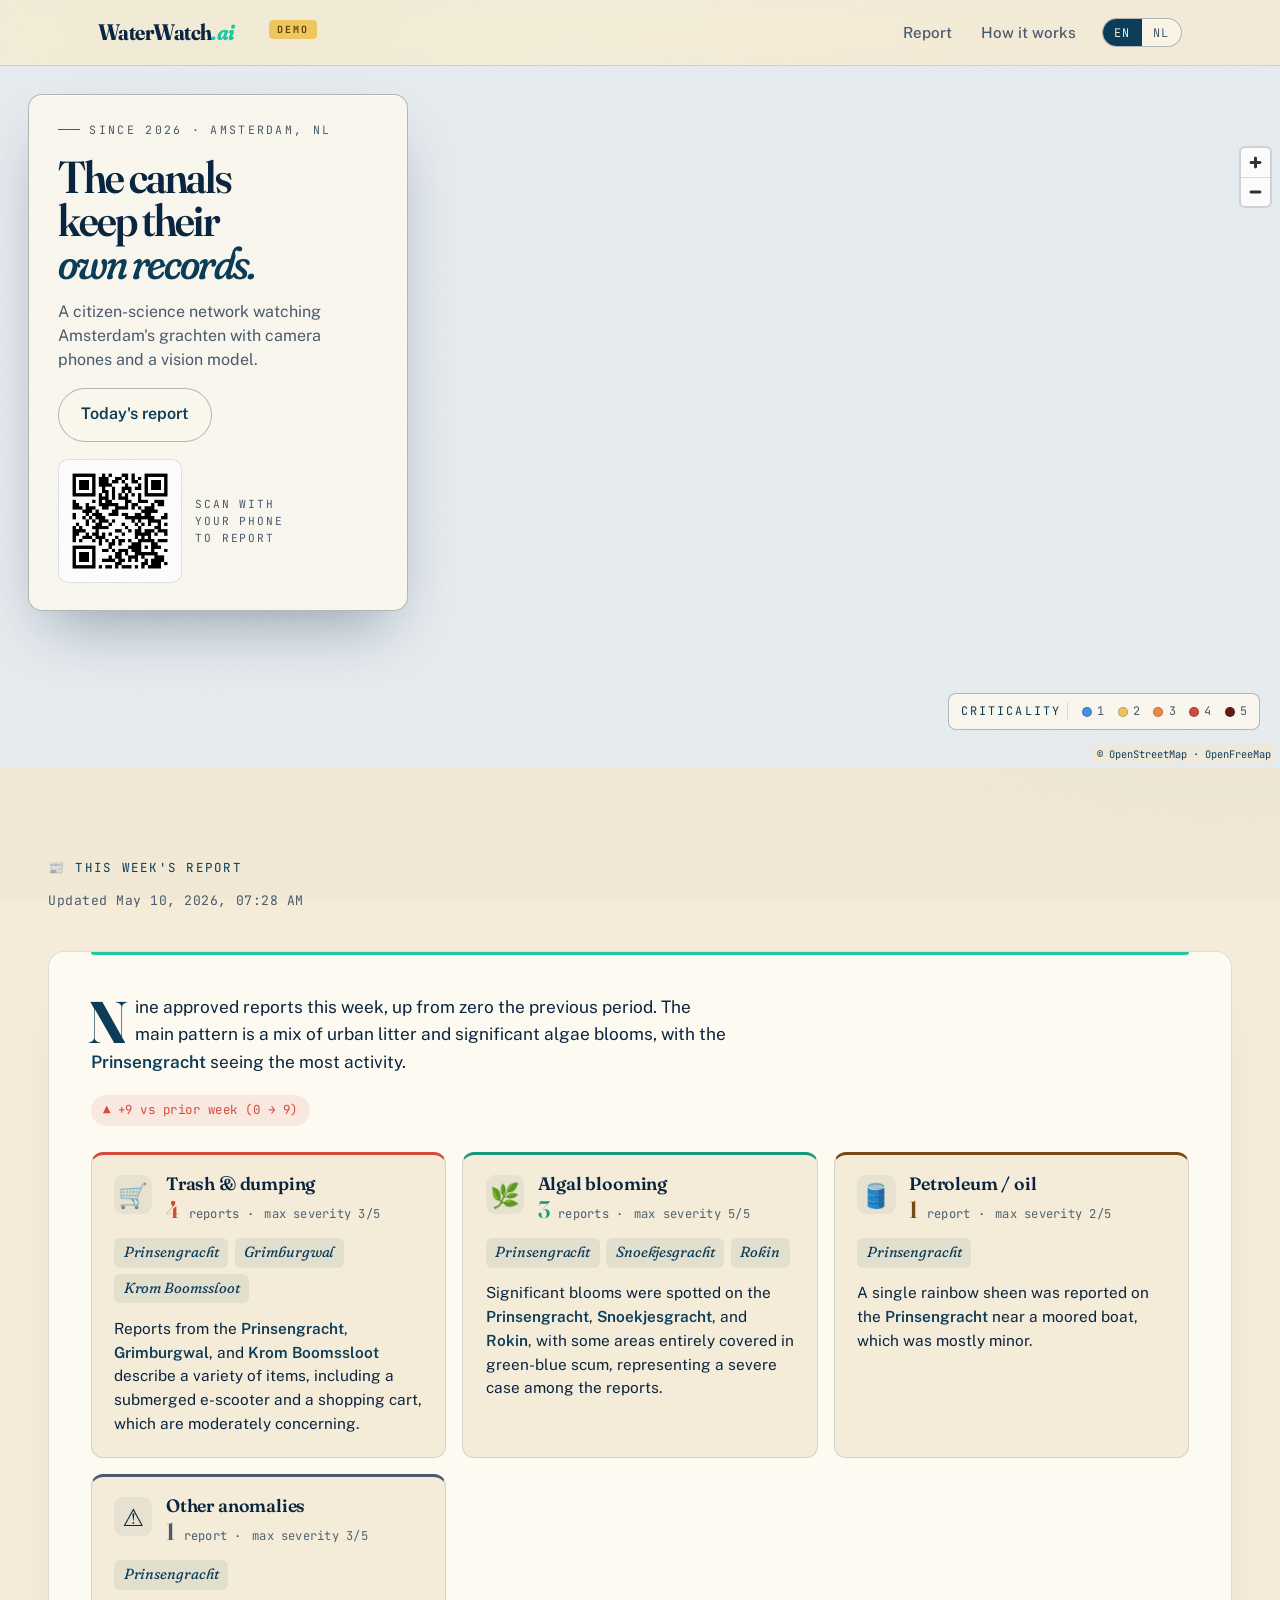
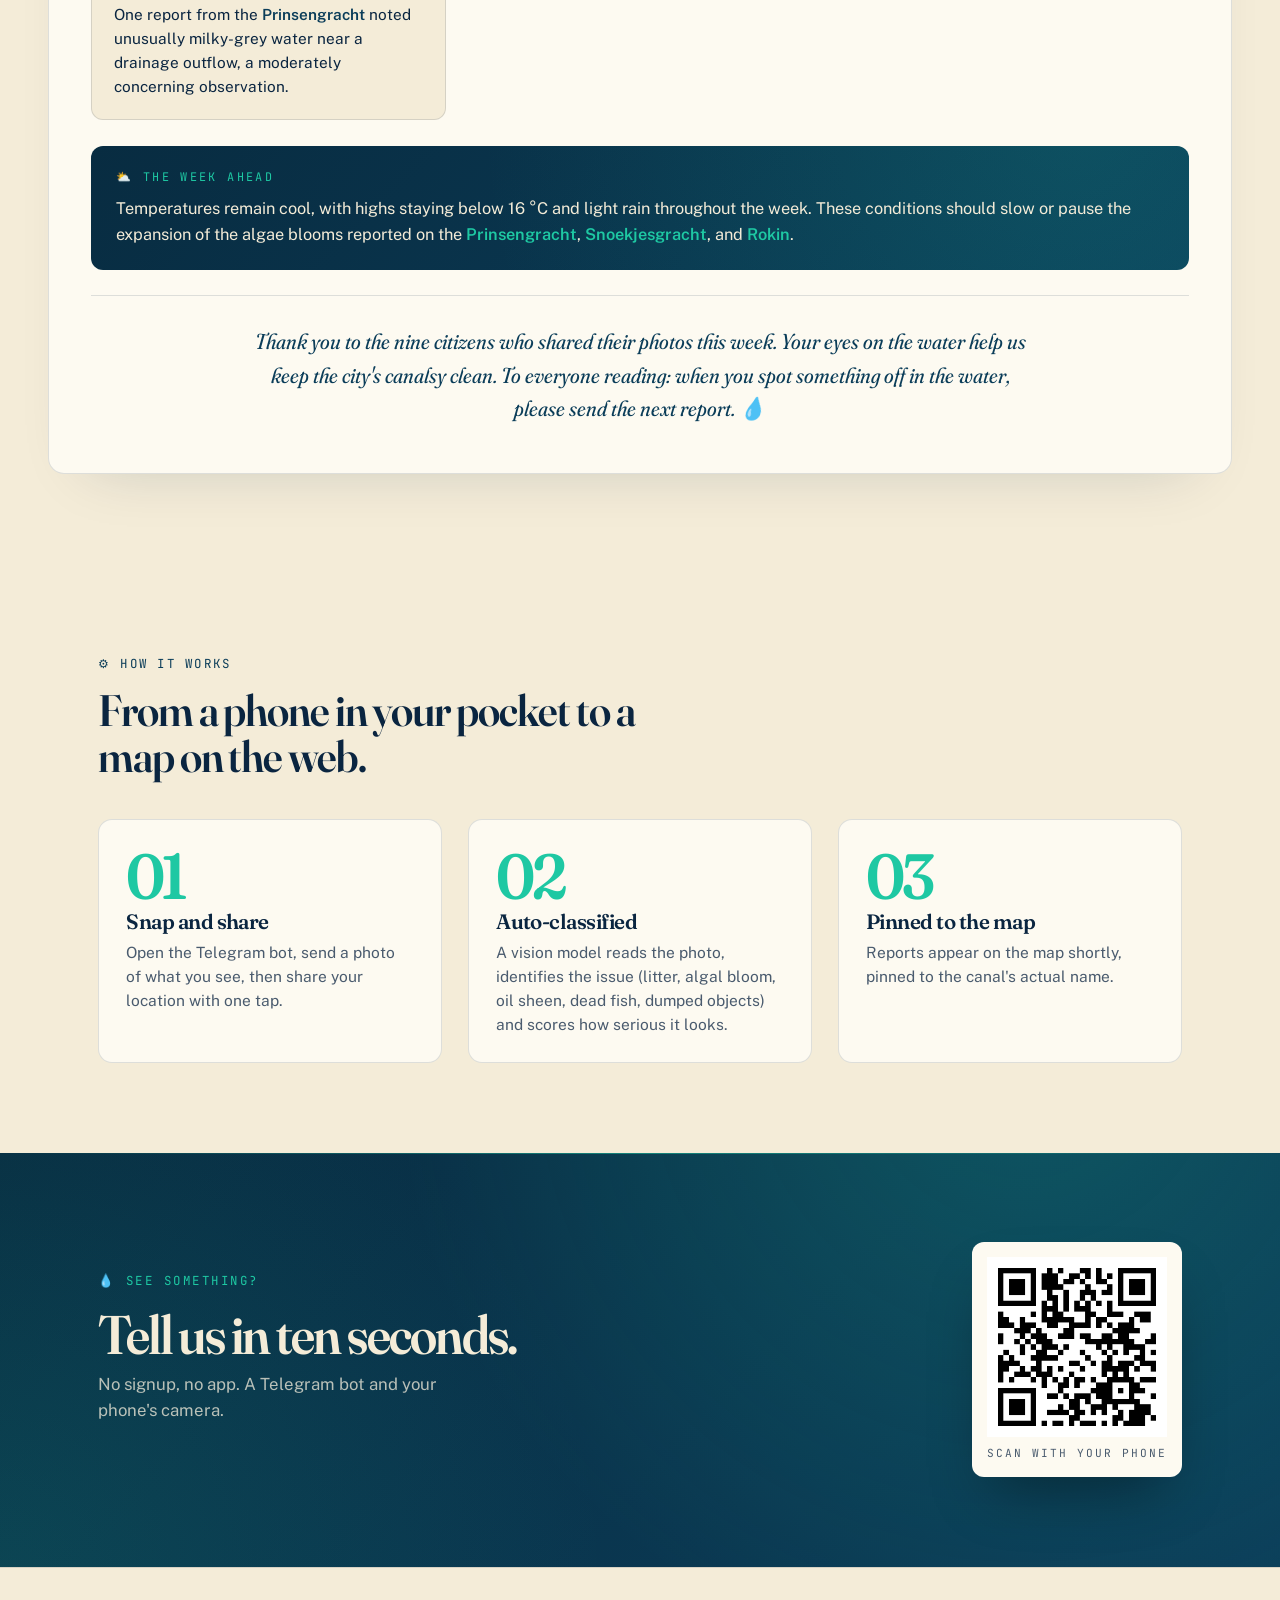
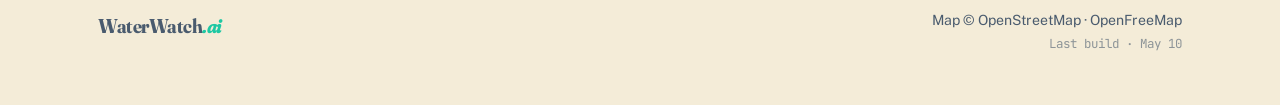
==== index.html @ 7277ff75 "Site update 2026-05-10T07:28:48Z" ====
<!doctype html>
<html lang="en">
<head>
  <meta charset="utf-8">
  <title>WaterWatch.ai — Watching Amsterdam's canals</title>
  <meta name="viewport" content="width=device-width, initial-scale=1">
  <meta name="description" content="Citizen-science water-quality monitoring for Amsterdam's canals. Send a photo, share a pin.">
  <meta name="theme-color" content="#0b3d59">
  <link rel="stylesheet" href="vendor/maplibre-gl.css">
  <link rel="preconnect" href="https://fonts.googleapis.com">
  <link rel="preconnect" href="https://fonts.gstatic.com" crossorigin>
  <link href="https://fonts.googleapis.com/css2?family=Fraunces:ital,opsz,wght,SOFT@0,9..144,400..900,0..100;1,9..144,400..900,0..100&family=Public+Sans:wght@400;500;600;700&family=JetBrains+Mono:wght@400;700&display=swap" rel="stylesheet">
  <link rel="stylesheet" href="style.css">
</head>
<body>
  <header class="site-header" id="top">
    <div class="container">
      <a class="brand" href="#top">WaterWatch<span>.ai</span></a>
      <span class="demo-pill">DEMO</span>
      <nav class="site-nav" aria-label="Primary">
        <a href="#report" data-i18n="nav.report">Report</a>
        <a href="#how" data-i18n="nav.how">How it works</a>
      </nav>
      <div class="lang-toggle" role="group" aria-label="Language">
        <button type="button" data-lang="en">EN</button>
        <button type="button" data-lang="nl">NL</button>
      </div>
      <a id="header-cta" class="btn btn-primary mobile-only" href="#" target="_blank" rel="noopener">
        <span data-i18n="cta.openBotShort">Open bot</span>
        <svg viewBox="0 0 24 24" width="16" height="16" fill="none" stroke="currentColor" stroke-width="2" aria-hidden="true"><path d="M5 12h14M13 6l6 6-6 6"/></svg>
      </a>
    </div>
  </header>

  <main>
    <section class="map-hero" aria-label="Live map and intro">
      <div id="map" aria-label="Live map of approved water-quality reports"></div>

      <div class="hero-overlay">
        <p class="overline" data-i18n="hero.overline">since 2026 · amsterdam, nl</p>
        <h1 class="hero-title" data-i18n="hero.title">The canals<br>keep their<br><em>own records.</em></h1>
        <p class="hero-sub" data-i18n="hero.sub">
          A citizen-science network watching Amsterdam's grachten with camera phones and a vision model.
        </p>
        <div class="hero-actions">
          <a id="hero-cta" class="btn btn-primary btn-lg mobile-only" href="#" target="_blank" rel="noopener">
            <span data-i18n="cta.openBot">Open the bot</span>
            <svg viewBox="0 0 24 24" width="18" height="18" fill="none" stroke="currentColor" stroke-width="2" aria-hidden="true"><path d="M5 12h14M13 6l6 6-6 6"/></svg>
          </a>
          <a class="btn btn-ghost btn-lg" href="#report" data-i18n="cta.todayReport">Today's report</a>
        </div>
        <figure class="hero-qr desktop-only" aria-label="Open the bot from your phone">
          <img class="hero-qr-img qr-img" id="qr-hero" src="data/bot_qr.png"
               alt="QR code that opens the Telegram bot" hidden>
          <figcaption data-i18n="hero.qrCaption">Scan with<br>your phone<br>to report</figcaption>
        </figure>
      </div>

      <div class="map-legend-overlay" aria-hidden="true">
        <span class="legend-title" data-i18n="map.legendTitle">Criticality</span>
        <span class="legend-item"><i style="background:var(--c-1)"></i>1</span>
        <span class="legend-item"><i style="background:var(--c-2)"></i>2</span>
        <span class="legend-item"><i style="background:var(--c-3)"></i>3</span>
        <span class="legend-item"><i style="background:var(--c-4)"></i>4</span>
        <span class="legend-item"><i style="background:var(--c-5)"></i>5</span>
      </div>
    </section>

    <section class="report-section" id="report">
      <div class="container container-wide">
        <div class="section-head">
          <p class="section-eyebrow" data-i18n="report.eyebrow">📰 This week's report</p>
          <p class="section-sub" id="report-meta" data-i18n="report.sub">Reading the signal in the last seven days.</p>
        </div>
        <article class="report-card" id="report-body">
          <p data-i18n="report.loading">Loading the latest summary…</p>
        </article>
      </div>
    </section>

    <section class="how" id="how">
      <div class="container">
        <div class="section-head">
          <p class="section-eyebrow" data-i18n="how.eyebrow">⚙ How it works</p>
          <h2 class="section-title" data-i18n="how.title">From a phone in your pocket to a map on the web.</h2>
        </div>
        <ol class="steps">
          <li>
            <span class="step-num">01</span>
            <h3 data-i18n="how.step1.title">Snap and share</h3>
            <p data-i18n="how.step1.body">Open the Telegram bot, send a photo of what you see, then share your location with one tap.</p>
          </li>
          <li>
            <span class="step-num">02</span>
            <h3 data-i18n="how.step2.title">Auto-classified</h3>
            <p data-i18n="how.step2.body">A vision model reads the photo, identifies the issue (litter, algal bloom, oil sheen, dead fish, dumped objects) and scores how serious it looks.</p>
          </li>
          <li>
            <span class="step-num">03</span>
            <h3 data-i18n="how.step3.title">Pinned to the map</h3>
            <p data-i18n="how.step3.body">Reports appear on the map shortly, pinned to the canal's actual name.</p>
          </li>
        </ol>
      </div>
    </section>

    <section class="cta-banner" aria-label="Call to action">
      <div class="container">
        <div class="cta-content">
          <p class="cta-eyebrow" data-i18n="banner.eyebrow">💧 See something?</p>
          <h2 class="cta-title" data-i18n="banner.title">Tell us in ten seconds.</h2>
          <p class="cta-sub" data-i18n="banner.sub">No signup, no app. A Telegram bot and your phone's camera.</p>
          <div class="cta-actions">
            <a id="cta-bot" class="btn btn-mint btn-lg mobile-only" href="#" target="_blank" rel="noopener">
              <span data-i18n="banner.cta">Open WaterWatch on Telegram</span>
              <svg viewBox="0 0 24 24" width="18" height="18" fill="none" stroke="currentColor" stroke-width="2" aria-hidden="true"><path d="M5 12h14M13 6l6 6-6 6"/></svg>
            </a>
          </div>
        </div>
        <figure class="qr-card desktop-only">
          <img id="qr" class="qr-img" src="data/bot_qr.png" alt="QR code that opens the Telegram bot" hidden>
          <figcaption data-i18n="banner.qrCaption">scan with your phone</figcaption>
        </figure>
      </div>
    </section>

    <footer class="site-footer">
      <div class="container">
        <div class="footer-brand">
          <a class="brand" href="#top">WaterWatch<span>.ai</span></a>
        </div>
        <div class="footer-meta">
          <p>Map © OpenStreetMap · OpenFreeMap</p>
          <p id="footer-updated"></p>
        </div>
      </div>
    </footer>
  </main>

  <script src="vendor/maplibre-gl.js"></script>
  <script src="i18n.js"></script>
  <script src="map.js"></script>
</body>
</html>
---- vendor/maplibre-gl.css ----
.maplibregl-map{font:12px/20px Helvetica Neue,Arial,Helvetica,sans-serif;overflow:hidden;position:relative;-webkit-tap-highlight-color:rgb(0 0 0/0)}.maplibregl-canvas{left:0;position:absolute;top:0}.maplibregl-map:fullscreen{height:100%;width:100%}.maplibregl-ctrl-group button.maplibregl-ctrl-compass{touch-action:none}.maplibregl-canvas-container.maplibregl-interactive,.maplibregl-ctrl-group button.maplibregl-ctrl-compass{cursor:grab;-webkit-user-select:none;-moz-user-select:none;user-select:none}.maplibregl-canvas-container.maplibregl-interactive.maplibregl-track-pointer{cursor:pointer}.maplibregl-canvas-container.maplibregl-interactive:active,.maplibregl-ctrl-group button.maplibregl-ctrl-compass:active{cursor:grabbing}.maplibregl-canvas-container.maplibregl-touch-zoom-rotate,.maplibregl-canvas-container.maplibregl-touch-zoom-rotate .maplibregl-canvas{touch-action:pan-x pan-y}.maplibregl-canvas-container.maplibregl-touch-drag-pan,.maplibregl-canvas-container.maplibregl-touch-drag-pan .maplibregl-canvas{touch-action:pinch-zoom}.maplibregl-canvas-container.maplibregl-touch-zoom-rotate.maplibregl-touch-drag-pan,.maplibregl-canvas-container.maplibregl-touch-zoom-rotate.maplibregl-touch-drag-pan .maplibregl-canvas{touch-action:none}.maplibregl-canvas-container.maplibregl-touch-drag-pan.maplibregl-cooperative-gestures,.maplibregl-canvas-container.maplibregl-touch-drag-pan.maplibregl-cooperative-gestures .maplibregl-canvas{touch-action:pan-x pan-y}.maplibregl-ctrl-bottom-left,.maplibregl-ctrl-bottom-right,.maplibregl-ctrl-top-left,.maplibregl-ctrl-top-right{pointer-events:none;position:absolute;z-index:2}.maplibregl-ctrl-top-left{left:0;top:0}.maplibregl-ctrl-top-right{right:0;top:0}.maplibregl-ctrl-bottom-left{bottom:0;left:0}.maplibregl-ctrl-bottom-right{bottom:0;right:0}.maplibregl-ctrl{clear:both;pointer-events:auto;transform:translate(0)}.maplibregl-ctrl-top-left .maplibregl-ctrl{float:left;margin:10px 0 0 10px}.maplibregl-ctrl-top-right .maplibregl-ctrl{float:right;margin:10px 10px 0 0}.maplibregl-ctrl-bottom-left .maplibregl-ctrl{float:left;margin:0 0 10px 10px}.maplibregl-ctrl-bottom-right .maplibregl-ctrl{float:right;margin:0 10px 10px 0}.maplibregl-ctrl-group{background:#fff;border-radius:4px}.maplibregl-ctrl-group:not(:empty){box-shadow:0 0 0 2px rgba(0,0,0,.1)}@media (forced-colors:active){.maplibregl-ctrl-group:not(:empty){box-shadow:0 0 0 2px ButtonText}}.maplibregl-ctrl-group button{background-color:transparent;border:0;box-sizing:border-box;cursor:pointer;display:block;height:29px;outline:none;padding:0;width:29px}.maplibregl-ctrl-group button+button{border-top:1px solid #ddd}.maplibregl-ctrl button .maplibregl-ctrl-icon{background-position:50%;background-repeat:no-repeat;display:block;height:100%;width:100%}@media (forced-colors:active){.maplibregl-ctrl-icon{background-color:transparent}.maplibregl-ctrl-group button+button{border-top:1px solid ButtonText}}.maplibregl-ctrl button::-moz-focus-inner{border:0;padding:0}.maplibregl-ctrl-attrib-button:focus,.maplibregl-ctrl-group button:focus{box-shadow:0 0 2px 2px #0096ff}.maplibregl-ctrl button:disabled{cursor:not-allowed}.maplibregl-ctrl button:disabled .maplibregl-ctrl-icon{opacity:.25}.maplibregl-ctrl button:not(:disabled):hover{background-color:rgb(0 0 0/5%)}.maplibregl-ctrl-group button:focus:focus-visible{box-shadow:0 0 2px 2px #0096ff}.maplibregl-ctrl-group button:focus:not(:focus-visible){box-shadow:none}.maplibregl-ctrl-group button:focus:first-child{border-radius:4px 4px 0 0}.maplibregl-ctrl-group button:focus:last-child{border-radius:0 0 4px 4px}.maplibregl-ctrl-group button:focus:only-child{border-radius:inherit}.maplibregl-ctrl button.maplibregl-ctrl-zoom-out .maplibregl-ctrl-icon{background-image:url("data:image/svg+xml;charset=utf-8,%3Csvg xmlns='http://www.w3.org/2000/svg' width='29' height='29' fill='%23333' viewBox='0 0 29 29'%3E%3Cpath d='M10 13c-.75 0-1.5.75-1.5 1.5S9.25 16 10 16h9c.75 0 1.5-.75 1.5-1.5S19.75 13 19 13z'/%3E%3C/svg%3E")}.maplibregl-ctrl button.maplibregl-ctrl-zoom-in .maplibregl-ctrl-icon{background-image:url("data:image/svg+xml;charset=utf-8,%3Csvg xmlns='http://www.w3.org/2000/svg' width='29' height='29' fill='%23333' viewBox='0 0 29 29'%3E%3Cpath d='M14.5 8.5c-.75 0-1.5.75-1.5 1.5v3h-3c-.75 0-1.5.75-1.5 1.5S9.25 16 10 16h3v3c0 .75.75 1.5 1.5 1.5S16 19.75 16 19v-3h3c.75 0 1.5-.75 1.5-1.5S19.75 13 19 13h-3v-3c0-.75-.75-1.5-1.5-1.5'/%3E%3C/svg%3E")}@media (forced-colors:active){.maplibregl-ctrl button.maplibregl-ctrl-zoom-out .maplibregl-ctrl-icon{background-image:url("data:image/svg+xml;charset=utf-8,%3Csvg xmlns='http://www.w3.org/2000/svg' width='29' height='29' fill='%23fff' viewBox='0 0 29 29'%3E%3Cpath d='M10 13c-.75 0-1.5.75-1.5 1.5S9.25 16 10 16h9c.75 0 1.5-.75 1.5-1.5S19.75 13 19 13z'/%3E%3C/svg%3E")}.maplibregl-ctrl button.maplibregl-ctrl-zoom-in .maplibregl-ctrl-icon{background-image:url("data:image/svg+xml;charset=utf-8,%3Csvg xmlns='http://www.w3.org/2000/svg' width='29' height='29' fill='%23fff' viewBox='0 0 29 29'%3E%3Cpath d='M14.5 8.5c-.75 0-1.5.75-1.5 1.5v3h-3c-.75 0-1.5.75-1.5 1.5S9.25 16 10 16h3v3c0 .75.75 1.5 1.5 1.5S16 19.75 16 19v-3h3c.75 0 1.5-.75 1.5-1.5S19.75 13 19 13h-3v-3c0-.75-.75-1.5-1.5-1.5'/%3E%3C/svg%3E")}}@media (forced-colors:active) and (prefers-color-scheme:light){.maplibregl-ctrl button.maplibregl-ctrl-zoom-out .maplibregl-ctrl-icon{background-image:url("data:image/svg+xml;charset=utf-8,%3Csvg xmlns='http://www.w3.org/2000/svg' width='29' height='29' viewBox='0 0 29 29'%3E%3Cpath d='M10 13c-.75 0-1.5.75-1.5 1.5S9.25 16 10 16h9c.75 0 1.5-.75 1.5-1.5S19.75 13 19 13z'/%3E%3C/svg%3E")}.maplibregl-ctrl button.maplibregl-ctrl-zoom-in .maplibregl-ctrl-icon{background-image:url("data:image/svg+xml;charset=utf-8,%3Csvg xmlns='http://www.w3.org/2000/svg' width='29' height='29' viewBox='0 0 29 29'%3E%3Cpath d='M14.5 8.5c-.75 0-1.5.75-1.5 1.5v3h-3c-.75 0-1.5.75-1.5 1.5S9.25 16 10 16h3v3c0 .75.75 1.5 1.5 1.5S16 19.75 16 19v-3h3c.75 0 1.5-.75 1.5-1.5S19.75 13 19 13h-3v-3c0-.75-.75-1.5-1.5-1.5'/%3E%3C/svg%3E")}}.maplibregl-ctrl button.maplibregl-ctrl-fullscreen .maplibregl-ctrl-icon{background-image:url("data:image/svg+xml;charset=utf-8,%3Csvg xmlns='http://www.w3.org/2000/svg' width='29' height='29' fill='%23333' viewBox='0 0 29 29'%3E%3Cpath d='M24 16v5.5c0 1.75-.75 2.5-2.5 2.5H16v-1l3-1.5-4-5.5 1-1 5.5 4 1.5-3zM6 16l1.5 3 5.5-4 1 1-4 5.5 3 1.5v1H7.5C5.75 24 5 23.25 5 21.5V16zm7-11v1l-3 1.5 4 5.5-1 1-5.5-4L6 13H5V7.5C5 5.75 5.75 5 7.5 5zm11 2.5c0-1.75-.75-2.5-2.5-2.5H16v1l3 1.5-4 5.5 1 1 5.5-4 1.5 3h1z'/%3E%3C/svg%3E")}.maplibregl-ctrl button.maplibregl-ctrl-shrink .maplibregl-ctrl-icon{background-image:url("data:image/svg+xml;charset=utf-8,%3Csvg xmlns='http://www.w3.org/2000/svg' width='29' height='29' viewBox='0 0 29 29'%3E%3Cpath d='M18.5 16c-1.75 0-2.5.75-2.5 2.5V24h1l1.5-3 5.5 4 1-1-4-5.5 3-1.5v-1zM13 18.5c0-1.75-.75-2.5-2.5-2.5H5v1l3 1.5L4 24l1 1 5.5-4 1.5 3h1zm3-8c0 1.75.75 2.5 2.5 2.5H24v-1l-3-1.5L25 5l-1-1-5.5 4L17 5h-1zM10.5 13c1.75 0 2.5-.75 2.5-2.5V5h-1l-1.5 3L5 4 4 5l4 5.5L5 12v1z'/%3E%3C/svg%3E")}@media (forced-colors:active){.maplibregl-ctrl button.maplibregl-ctrl-fullscreen .maplibregl-ctrl-icon{background-image:url("data:image/svg+xml;charset=utf-8,%3Csvg xmlns='http://www.w3.org/2000/svg' width='29' height='29' fill='%23fff' viewBox='0 0 29 29'%3E%3Cpath d='M24 16v5.5c0 1.75-.75 2.5-2.5 2.5H16v-1l3-1.5-4-5.5 1-1 5.5 4 1.5-3zM6 16l1.5 3 5.5-4 1 1-4 5.5 3 1.5v1H7.5C5.75 24 5 23.25 5 21.5V16zm7-11v1l-3 1.5 4 5.5-1 1-5.5-4L6 13H5V7.5C5 5.75 5.75 5 7.5 5zm11 2.5c0-1.75-.75-2.5-2.5-2.5H16v1l3 1.5-4 5.5 1 1 5.5-4 1.5 3h1z'/%3E%3C/svg%3E")}.maplibregl-ctrl button.maplibregl-ctrl-shrink .maplibregl-ctrl-icon{background-image:url("data:image/svg+xml;charset=utf-8,%3Csvg xmlns='http://www.w3.org/2000/svg' width='29' height='29' fill='%23fff' viewBox='0 0 29 29'%3E%3Cpath d='M18.5 16c-1.75 0-2.5.75-2.5 2.5V24h1l1.5-3 5.5 4 1-1-4-5.5 3-1.5v-1zM13 18.5c0-1.75-.75-2.5-2.5-2.5H5v1l3 1.5L4 24l1 1 5.5-4 1.5 3h1zm3-8c0 1.75.75 2.5 2.5 2.5H24v-1l-3-1.5L25 5l-1-1-5.5 4L17 5h-1zM10.5 13c1.75 0 2.5-.75 2.5-2.5V5h-1l-1.5 3L5 4 4 5l4 5.5L5 12v1z'/%3E%3C/svg%3E")}}@media (forced-colors:active) and (prefers-color-scheme:light){.maplibregl-ctrl button.maplibregl-ctrl-fullscreen .maplibregl-ctrl-icon{background-image:url("data:image/svg+xml;charset=utf-8,%3Csvg xmlns='http://www.w3.org/2000/svg' width='29' height='29' viewBox='0 0 29 29'%3E%3Cpath d='M24 16v5.5c0 1.75-.75 2.5-2.5 2.5H16v-1l3-1.5-4-5.5 1-1 5.5 4 1.5-3zM6 16l1.5 3 5.5-4 1 1-4 5.5 3 1.5v1H7.5C5.75 24 5 23.25 5 21.5V16zm7-11v1l-3 1.5 4 5.5-1 1-5.5-4L6 13H5V7.5C5 5.75 5.75 5 7.5 5zm11 2.5c0-1.75-.75-2.5-2.5-2.5H16v1l3 1.5-4 5.5 1 1 5.5-4 1.5 3h1z'/%3E%3C/svg%3E")}.maplibregl-ctrl button.maplibregl-ctrl-shrink .maplibregl-ctrl-icon{background-image:url("data:image/svg+xml;charset=utf-8,%3Csvg xmlns='http://www.w3.org/2000/svg' width='29' height='29' viewBox='0 0 29 29'%3E%3Cpath d='M18.5 16c-1.75 0-2.5.75-2.5 2.5V24h1l1.5-3 5.5 4 1-1-4-5.5 3-1.5v-1zM13 18.5c0-1.75-.75-2.5-2.5-2.5H5v1l3 1.5L4 24l1 1 5.5-4 1.5 3h1zm3-8c0 1.75.75 2.5 2.5 2.5H24v-1l-3-1.5L25 5l-1-1-5.5 4L17 5h-1zM10.5 13c1.75 0 2.5-.75 2.5-2.5V5h-1l-1.5 3L5 4 4 5l4 5.5L5 12v1z'/%3E%3C/svg%3E")}}.maplibregl-ctrl button.maplibregl-ctrl-compass .maplibregl-ctrl-icon{background-image:url("data:image/svg+xml;charset=utf-8,%3Csvg xmlns='http://www.w3.org/2000/svg' width='29' height='29' fill='%23333' viewBox='0 0 29 29'%3E%3Cpath d='m10.5 14 4-8 4 8z'/%3E%3Cpath fill='%23ccc' d='m10.5 16 4 8 4-8z'/%3E%3C/svg%3E")}@media (forced-colors:active){.maplibregl-ctrl button.maplibregl-ctrl-compass .maplibregl-ctrl-icon{background-image:url("data:image/svg+xml;charset=utf-8,%3Csvg xmlns='http://www.w3.org/2000/svg' width='29' height='29' fill='%23fff' viewBox='0 0 29 29'%3E%3Cpath d='m10.5 14 4-8 4 8z'/%3E%3Cpath fill='%23ccc' d='m10.5 16 4 8 4-8z'/%3E%3C/svg%3E")}}@media (forced-colors:active) and (prefers-color-scheme:light){.maplibregl-ctrl button.maplibregl-ctrl-compass .maplibregl-ctrl-icon{background-image:url("data:image/svg+xml;charset=utf-8,%3Csvg xmlns='http://www.w3.org/2000/svg' width='29' height='29' viewBox='0 0 29 29'%3E%3Cpath d='m10.5 14 4-8 4 8z'/%3E%3Cpath fill='%23ccc' d='m10.5 16 4 8 4-8z'/%3E%3C/svg%3E")}}.maplibregl-ctrl button.maplibregl-ctrl-terrain .maplibregl-ctrl-icon{background-image:url("data:image/svg+xml;charset=utf-8,%3Csvg xmlns='http://www.w3.org/2000/svg' width='22' height='22' fill='%23333' viewBox='0 0 22 22'%3E%3Cpath d='m1.754 13.406 4.453-4.851 3.09 3.09 3.281 3.277.969-.969-3.309-3.312 3.844-4.121 6.148 6.886h1.082v-.855l-7.207-8.07-4.84 5.187L6.169 6.57l-5.48 5.965v.871ZM.688 16.844h20.625v1.375H.688Zm0 0'/%3E%3C/svg%3E")}.maplibregl-ctrl button.maplibregl-ctrl-terrain-enabled .maplibregl-ctrl-icon{background-image:url("data:image/svg+xml;charset=utf-8,%3Csvg xmlns='http://www.w3.org/2000/svg' width='22' height='22' fill='%2333b5e5' viewBox='0 0 22 22'%3E%3Cpath d='m1.754 13.406 4.453-4.851 3.09 3.09 3.281 3.277.969-.969-3.309-3.312 3.844-4.121 6.148 6.886h1.082v-.855l-7.207-8.07-4.84 5.187L6.169 6.57l-5.48 5.965v.871ZM.688 16.844h20.625v1.375H.688Zm0 0'/%3E%3C/svg%3E")}.maplibregl-ctrl button.maplibregl-ctrl-geolocate .maplibregl-ctrl-icon{background-image:url("data:image/svg+xml;charset=utf-8,%3Csvg xmlns='http://www.w3.org/2000/svg' width='29' height='29' fill='%23333' viewBox='0 0 20 20'%3E%3Cpath d='M10 4C9 4 9 5 9 5v.1A5 5 0 0 0 5.1 9H5s-1 0-1 1 1 1 1 1h.1A5 5 0 0 0 9 14.9v.1s0 1 1 1 1-1 1-1v-.1a5 5 0 0 0 3.9-3.9h.1s1 0 1-1-1-1-1-1h-.1A5 5 0 0 0 11 5.1V5s0-1-1-1m0 2.5a3.5 3.5 0 1 1 0 7 3.5 3.5 0 1 1 0-7'/%3E%3Ccircle cx='10' cy='10' r='2'/%3E%3C/svg%3E")}.maplibregl-ctrl button.maplibregl-ctrl-geolocate:disabled .maplibregl-ctrl-icon{background-image:url("data:image/svg+xml;charset=utf-8,%3Csvg xmlns='http://www.w3.org/2000/svg' width='29' height='29' fill='%23aaa' viewBox='0 0 20 20'%3E%3Cpath d='M10 4C9 4 9 5 9 5v.1A5 5 0 0 0 5.1 9H5s-1 0-1 1 1 1 1 1h.1A5 5 0 0 0 9 14.9v.1s0 1 1 1 1-1 1-1v-.1a5 5 0 0 0 3.9-3.9h.1s1 0 1-1-1-1-1-1h-.1A5 5 0 0 0 11 5.1V5s0-1-1-1m0 2.5a3.5 3.5 0 1 1 0 7 3.5 3.5 0 1 1 0-7'/%3E%3Ccircle cx='10' cy='10' r='2'/%3E%3Cpath fill='red' d='m14 5 1 1-9 9-1-1z'/%3E%3C/svg%3E")}.maplibregl-ctrl button.maplibregl-ctrl-geolocate.maplibregl-ctrl-geolocate-active .maplibregl-ctrl-icon{background-image:url("data:image/svg+xml;charset=utf-8,%3Csvg xmlns='http://www.w3.org/2000/svg' width='29' height='29' fill='%2333b5e5' viewBox='0 0 20 20'%3E%3Cpath d='M10 4C9 4 9 5 9 5v.1A5 5 0 0 0 5.1 9H5s-1 0-1 1 1 1 1 1h.1A5 5 0 0 0 9 14.9v.1s0 1 1 1 1-1 1-1v-.1a5 5 0 0 0 3.9-3.9h.1s1 0 1-1-1-1-1-1h-.1A5 5 0 0 0 11 5.1V5s0-1-1-1m0 2.5a3.5 3.5 0 1 1 0 7 3.5 3.5 0 1 1 0-7'/%3E%3Ccircle cx='10' cy='10' r='2'/%3E%3C/svg%3E")}.maplibregl-ctrl button.maplibregl-ctrl-geolocate.maplibregl-ctrl-geolocate-active-error .maplibregl-ctrl-icon{background-image:url("data:image/svg+xml;charset=utf-8,%3Csvg xmlns='http://www.w3.org/2000/svg' width='29' height='29' fill='%23e58978' viewBox='0 0 20 20'%3E%3Cpath d='M10 4C9 4 9 5 9 5v.1A5 5 0 0 0 5.1 9H5s-1 0-1 1 1 1 1 1h.1A5 5 0 0 0 9 14.9v.1s0 1 1 1 1-1 1-1v-.1a5 5 0 0 0 3.9-3.9h.1s1 0 1-1-1-1-1-1h-.1A5 5 0 0 0 11 5.1V5s0-1-1-1m0 2.5a3.5 3.5 0 1 1 0 7 3.5 3.5 0 1 1 0-7'/%3E%3Ccircle cx='10' cy='10' r='2'/%3E%3C/svg%3E")}.maplibregl-ctrl button.maplibregl-ctrl-geolocate.maplibregl-ctrl-geolocate-background .maplibregl-ctrl-icon{background-image:url("data:image/svg+xml;charset=utf-8,%3Csvg xmlns='http://www.w3.org/2000/svg' width='29' height='29' fill='%2333b5e5' viewBox='0 0 20 20'%3E%3Cpath d='M10 4C9 4 9 5 9 5v.1A5 5 0 0 0 5.1 9H5s-1 0-1 1 1 1 1 1h.1A5 5 0 0 0 9 14.9v.1s0 1 1 1 1-1 1-1v-.1a5 5 0 0 0 3.9-3.9h.1s1 0 1-1-1-1-1-1h-.1A5 5 0 0 0 11 5.1V5s0-1-1-1m0 2.5a3.5 3.5 0 1 1 0 7 3.5 3.5 0 1 1 0-7'/%3E%3C/svg%3E")}.maplibregl-ctrl button.maplibregl-ctrl-geolocate.maplibregl-ctrl-geolocate-background-error .maplibregl-ctrl-icon{background-image:url("data:image/svg+xml;charset=utf-8,%3Csvg xmlns='http://www.w3.org/2000/svg' width='29' height='29' fill='%23e54e33' viewBox='0 0 20 20'%3E%3Cpath d='M10 4C9 4 9 5 9 5v.1A5 5 0 0 0 5.1 9H5s-1 0-1 1 1 1 1 1h.1A5 5 0 0 0 9 14.9v.1s0 1 1 1 1-1 1-1v-.1a5 5 0 0 0 3.9-3.9h.1s1 0 1-1-1-1-1-1h-.1A5 5 0 0 0 11 5.1V5s0-1-1-1m0 2.5a3.5 3.5 0 1 1 0 7 3.5 3.5 0 1 1 0-7'/%3E%3C/svg%3E")}.maplibregl-ctrl button.maplibregl-ctrl-geolocate.maplibregl-ctrl-geolocate-waiting .maplibregl-ctrl-icon{animation:maplibregl-spin 2s linear infinite}@media (forced-colors:active){.maplibregl-ctrl button.maplibregl-ctrl-geolocate .maplibregl-ctrl-icon{background-image:url("data:image/svg+xml;charset=utf-8,%3Csvg xmlns='http://www.w3.org/2000/svg' width='29' height='29' fill='%23fff' viewBox='0 0 20 20'%3E%3Cpath d='M10 4C9 4 9 5 9 5v.1A5 5 0 0 0 5.1 9H5s-1 0-1 1 1 1 1 1h.1A5 5 0 0 0 9 14.9v.1s0 1 1 1 1-1 1-1v-.1a5 5 0 0 0 3.9-3.9h.1s1 0 1-1-1-1-1-1h-.1A5 5 0 0 0 11 5.1V5s0-1-1-1m0 2.5a3.5 3.5 0 1 1 0 7 3.5 3.5 0 1 1 0-7'/%3E%3Ccircle cx='10' cy='10' r='2'/%3E%3C/svg%3E")}.maplibregl-ctrl button.maplibregl-ctrl-geolocate:disabled .maplibregl-ctrl-icon{background-image:url("data:image/svg+xml;charset=utf-8,%3Csvg xmlns='http://www.w3.org/2000/svg' width='29' height='29' fill='%23999' viewBox='0 0 20 20'%3E%3Cpath d='M10 4C9 4 9 5 9 5v.1A5 5 0 0 0 5.1 9H5s-1 0-1 1 1 1 1 1h.1A5 5 0 0 0 9 14.9v.1s0 1 1 1 1-1 1-1v-.1a5 5 0 0 0 3.9-3.9h.1s1 0 1-1-1-1-1-1h-.1A5 5 0 0 0 11 5.1V5s0-1-1-1m0 2.5a3.5 3.5 0 1 1 0 7 3.5 3.5 0 1 1 0-7'/%3E%3Ccircle cx='10' cy='10' r='2'/%3E%3Cpath fill='red' d='m14 5 1 1-9 9-1-1z'/%3E%3C/svg%3E")}.maplibregl-ctrl button.maplibregl-ctrl-geolocate.maplibregl-ctrl-geolocate-active .maplibregl-ctrl-icon{background-image:url("data:image/svg+xml;charset=utf-8,%3Csvg xmlns='http://www.w3.org/2000/svg' width='29' height='29' fill='%2333b5e5' viewBox='0 0 20 20'%3E%3Cpath d='M10 4C9 4 9 5 9 5v.1A5 5 0 0 0 5.1 9H5s-1 0-1 1 1 1 1 1h.1A5 5 0 0 0 9 14.9v.1s0 1 1 1 1-1 1-1v-.1a5 5 0 0 0 3.9-3.9h.1s1 0 1-1-1-1-1-1h-.1A5 5 0 0 0 11 5.1V5s0-1-1-1m0 2.5a3.5 3.5 0 1 1 0 7 3.5 3.5 0 1 1 0-7'/%3E%3Ccircle cx='10' cy='10' r='2'/%3E%3C/svg%3E")}.maplibregl-ctrl button.maplibregl-ctrl-geolocate.maplibregl-ctrl-geolocate-active-error .maplibregl-ctrl-icon{background-image:url("data:image/svg+xml;charset=utf-8,%3Csvg xmlns='http://www.w3.org/2000/svg' width='29' height='29' fill='%23e58978' viewBox='0 0 20 20'%3E%3Cpath d='M10 4C9 4 9 5 9 5v.1A5 5 0 0 0 5.1 9H5s-1 0-1 1 1 1 1 1h.1A5 5 0 0 0 9 14.9v.1s0 1 1 1 1-1 1-1v-.1a5 5 0 0 0 3.9-3.9h.1s1 0 1-1-1-1-1-1h-.1A5 5 0 0 0 11 5.1V5s0-1-1-1m0 2.5a3.5 3.5 0 1 1 0 7 3.5 3.5 0 1 1 0-7'/%3E%3Ccircle cx='10' cy='10' r='2'/%3E%3C/svg%3E")}.maplibregl-ctrl button.maplibregl-ctrl-geolocate.maplibregl-ctrl-geolocate-background .maplibregl-ctrl-icon{background-image:url("data:image/svg+xml;charset=utf-8,%3Csvg xmlns='http://www.w3.org/2000/svg' width='29' height='29' fill='%2333b5e5' viewBox='0 0 20 20'%3E%3Cpath d='M10 4C9 4 9 5 9 5v.1A5 5 0 0 0 5.1 9H5s-1 0-1 1 1 1 1 1h.1A5 5 0 0 0 9 14.9v.1s0 1 1 1 1-1 1-1v-.1a5 5 0 0 0 3.9-3.9h.1s1 0 1-1-1-1-1-1h-.1A5 5 0 0 0 11 5.1V5s0-1-1-1m0 2.5a3.5 3.5 0 1 1 0 7 3.5 3.5 0 1 1 0-7'/%3E%3C/svg%3E")}.maplibregl-ctrl button.maplibregl-ctrl-geolocate.maplibregl-ctrl-geolocate-background-error .maplibregl-ctrl-icon{background-image:url("data:image/svg+xml;charset=utf-8,%3Csvg xmlns='http://www.w3.org/2000/svg' width='29' height='29' fill='%23e54e33' viewBox='0 0 20 20'%3E%3Cpath d='M10 4C9 4 9 5 9 5v.1A5 5 0 0 0 5.1 9H5s-1 0-1 1 1 1 1 1h.1A5 5 0 0 0 9 14.9v.1s0 1 1 1 1-1 1-1v-.1a5 5 0 0 0 3.9-3.9h.1s1 0 1-1-1-1-1-1h-.1A5 5 0 0 0 11 5.1V5s0-1-1-1m0 2.5a3.5 3.5 0 1 1 0 7 3.5 3.5 0 1 1 0-7'/%3E%3C/svg%3E")}}@media (forced-colors:active) and (prefers-color-scheme:light){.maplibregl-ctrl button.maplibregl-ctrl-geolocate .maplibregl-ctrl-icon{background-image:url("data:image/svg+xml;charset=utf-8,%3Csvg xmlns='http://www.w3.org/2000/svg' width='29' height='29' viewBox='0 0 20 20'%3E%3Cpath d='M10 4C9 4 9 5 9 5v.1A5 5 0 0 0 5.1 9H5s-1 0-1 1 1 1 1 1h.1A5 5 0 0 0 9 14.9v.1s0 1 1 1 1-1 1-1v-.1a5 5 0 0 0 3.9-3.9h.1s1 0 1-1-1-1-1-1h-.1A5 5 0 0 0 11 5.1V5s0-1-1-1m0 2.5a3.5 3.5 0 1 1 0 7 3.5 3.5 0 1 1 0-7'/%3E%3Ccircle cx='10' cy='10' r='2'/%3E%3C/svg%3E")}.maplibregl-ctrl button.maplibregl-ctrl-geolocate:disabled .maplibregl-ctrl-icon{background-image:url("data:image/svg+xml;charset=utf-8,%3Csvg xmlns='http://www.w3.org/2000/svg' width='29' height='29' fill='%23666' viewBox='0 0 20 20'%3E%3Cpath d='M10 4C9 4 9 5 9 5v.1A5 5 0 0 0 5.1 9H5s-1 0-1 1 1 1 1 1h.1A5 5 0 0 0 9 14.9v.1s0 1 1 1 1-1 1-1v-.1a5 5 0 0 0 3.9-3.9h.1s1 0 1-1-1-1-1-1h-.1A5 5 0 0 0 11 5.1V5s0-1-1-1m0 2.5a3.5 3.5 0 1 1 0 7 3.5 3.5 0 1 1 0-7'/%3E%3Ccircle cx='10' cy='10' r='2'/%3E%3Cpath fill='red' d='m14 5 1 1-9 9-1-1z'/%3E%3C/svg%3E")}}@keyframes maplibregl-spin{0%{transform:rotate(0deg)}to{transform:rotate(1turn)}}a.maplibregl-ctrl-logo{background-image:url("data:image/svg+xml;charset=utf-8,%3Csvg xmlns='http://www.w3.org/2000/svg' width='88' height='23' fill='none'%3E%3Cpath fill='%23000' fill-opacity='.4' fill-rule='evenodd' d='M17.408 16.796h-1.827l2.501-12.095h.198l3.324 6.533.988 2.19.988-2.19 3.258-6.533h.181l2.6 12.095h-1.81l-1.218-5.644-.362-1.71-.658 1.71-2.929 5.644h-.098l-2.914-5.644-.757-1.71-.345 1.71zm1.958-3.42-.726 3.663a1.255 1.255 0 0 1-1.232 1.011h-1.827a1.255 1.255 0 0 1-1.229-1.509l2.501-12.095a1.255 1.255 0 0 1 1.23-1.001h.197a1.25 1.25 0 0 1 1.12.685l3.19 6.273 3.125-6.263a1.25 1.25 0 0 1 1.123-.695h.181a1.255 1.255 0 0 1 1.227.991l1.443 6.71a5 5 0 0 1 .314-.787l.009-.016a4.6 4.6 0 0 1 1.777-1.887c.782-.46 1.668-.667 2.611-.667a4.6 4.6 0 0 1 1.7.32l.306.134c.21-.16.474-.256.759-.256h1.694a1.255 1.255 0 0 1 1.212.925 1.255 1.255 0 0 1 1.212-.925h1.711c.284 0 .545.094.755.252.613-.3 1.312-.45 2.075-.45 1.356 0 2.557.445 3.482 1.4q.47.48.763 1.064V4.701a1.255 1.255 0 0 1 1.255-1.255h1.86A1.255 1.255 0 0 1 54.44 4.7v9.194h2.217c.19 0 .37.043.532.118v-4.77c0-.356.147-.678.385-.906a2.42 2.42 0 0 1-.682-1.71c0-.665.267-1.253.735-1.7a2.45 2.45 0 0 1 1.722-.674 2.43 2.43 0 0 1 1.705.675q.318.302.504.683V4.7a1.255 1.255 0 0 1 1.255-1.255h1.744A1.255 1.255 0 0 1 65.812 4.7v3.335a4.8 4.8 0 0 1 1.526-.246c.938 0 1.817.214 2.59.69a4.47 4.47 0 0 1 1.67 1.743v-.98a1.255 1.255 0 0 1 1.256-1.256h1.777c.233 0 .451.064.639.174a3.4 3.4 0 0 1 1.567-.372c.346 0 .861.02 1.285.232a1.25 1.25 0 0 1 .689 1.004 4.7 4.7 0 0 1 .853-.588c.795-.44 1.675-.647 2.61-.647 1.385 0 2.65.39 3.525 1.396.836.938 1.168 2.173 1.168 3.528q-.001.515-.056 1.051a1.255 1.255 0 0 1-.947 1.09l.408.952a1.255 1.255 0 0 1-.477 1.552c-.418.268-.92.463-1.458.612-.613.171-1.304.244-2.049.244-1.06 0-2.043-.207-2.886-.698l-.015-.008c-.798-.48-1.419-1.135-1.818-1.963l-.004-.008a5.8 5.8 0 0 1-.548-2.512q0-.429.053-.843a1.3 1.3 0 0 1-.333-.086l-.166-.004c-.223 0-.426.062-.643.228-.03.024-.142.139-.142.59v3.883a1.255 1.255 0 0 1-1.256 1.256h-1.777a1.255 1.255 0 0 1-1.256-1.256V15.69l-.032.057a4.8 4.8 0 0 1-1.86 1.833 5.04 5.04 0 0 1-2.484.634 4.5 4.5 0 0 1-1.935-.424 1.25 1.25 0 0 1-.764.258h-1.71a1.255 1.255 0 0 1-1.256-1.255V7.687a2.4 2.4 0 0 1-.428.625c.253.23.412.561.412.93v7.553a1.255 1.255 0 0 1-1.256 1.255h-1.843a1.25 1.25 0 0 1-.894-.373c-.228.23-.544.373-.894.373H51.32a1.255 1.255 0 0 1-1.256-1.255v-1.251l-.061.117a4.7 4.7 0 0 1-1.782 1.884 4.77 4.77 0 0 1-2.485.67 5.6 5.6 0 0 1-1.485-.188l.009 2.764a1.255 1.255 0 0 1-1.255 1.259h-1.729a1.255 1.255 0 0 1-1.255-1.255v-3.537a1.255 1.255 0 0 1-1.167.793h-1.679a1.25 1.25 0 0 1-.77-.263 4.5 4.5 0 0 1-1.945.429c-.885 0-1.724-.21-2.495-.632l-.017-.01a5 5 0 0 1-1.081-.836 1.255 1.255 0 0 1-1.254 1.312h-1.81a1.255 1.255 0 0 1-1.228-.99l-.782-3.625-2.044 3.939a1.25 1.25 0 0 1-1.115.676h-.098a1.25 1.25 0 0 1-1.116-.68l-2.061-3.994zM35.92 16.63l.207-.114.223-.15q.493-.356.735-.785l.061-.118.033 1.332h1.678V9.242h-1.694l-.033 1.267q-.133-.329-.526-.658l-.032-.028a3.2 3.2 0 0 0-.668-.428l-.27-.12a3.3 3.3 0 0 0-1.235-.23q-1.136-.001-1.974.493a3.36 3.36 0 0 0-1.3 1.382q-.445.89-.444 2.074 0 1.2.51 2.107a3.8 3.8 0 0 0 1.382 1.381 3.9 3.9 0 0 0 1.893.477q.795 0 1.455-.33zm-2.789-5.38q-.576.675-.575 1.762 0 1.102.559 1.794.576.675 1.645.675a2.25 2.25 0 0 0 .934-.19 2.2 2.2 0 0 0 .468-.29l.178-.161a2.2 2.2 0 0 0 .397-.561q.244-.5.244-1.15v-.115q0-.708-.296-1.267l-.043-.077a2.2 2.2 0 0 0-.633-.709l-.13-.086-.047-.028a2.1 2.1 0 0 0-1.073-.285q-1.052 0-1.629.692zm2.316 2.706c.163-.17.28-.407.28-.83v-.114c0-.292-.06-.508-.15-.68a.96.96 0 0 0-.353-.389.85.85 0 0 0-.464-.127c-.4 0-.56.114-.664.239l-.01.012c-.148.174-.275.45-.275.945 0 .506.122.801.27.99.097.11.266.224.68.224.303 0 .504-.09.687-.269zm7.545 1.705a2.6 2.6 0 0 0 .331.423q.319.33.755.548l.173.074q.65.255 1.49.255 1.02 0 1.844-.493a3.45 3.45 0 0 0 1.316-1.4q.493-.904.493-2.089 0-1.909-.988-2.913-.988-1.02-2.584-1.02-.898 0-1.575.347a3 3 0 0 0-.415.262l-.199.166a3.4 3.4 0 0 0-.64.82V9.242h-1.712v11.553h1.729l-.017-5.134zm.53-1.138q.206.29.48.5l.155.11.053.034q.51.296 1.119.297 1.07 0 1.645-.675.577-.69.576-1.762 0-1.119-.576-1.777-.558-.675-1.645-.675-.435 0-.835.16a2 2 0 0 0-.284.136 2 2 0 0 0-.363.254 2.2 2.2 0 0 0-.46.569l-.082.162a2.6 2.6 0 0 0-.213 1.072v.115q0 .707.296 1.267l.135.211zm.964-.818a1.1 1.1 0 0 0 .367.385.94.94 0 0 0 .476.118c.423 0 .59-.117.687-.23.159-.194.28-.478.28-.95 0-.53-.133-.8-.266-.952l-.021-.025c-.078-.094-.231-.221-.68-.221a1 1 0 0 0-.503.135l-.012.007a.86.86 0 0 0-.335.343c-.073.133-.132.324-.132.614v.115a1.4 1.4 0 0 0 .14.66zm15.7-6.222q.347-.346.346-.856a1.05 1.05 0 0 0-.345-.79 1.18 1.18 0 0 0-.84-.329q-.51 0-.855.33a1.05 1.05 0 0 0-.346.79q0 .51.346.855.345.346.856.346.51 0 .839-.346zm4.337 9.314.033-1.332q.191.403.59.747l.098.081a4 4 0 0 0 .316.224l.223.122a3.2 3.2 0 0 0 1.44.322 3.8 3.8 0 0 0 1.875-.477 3.5 3.5 0 0 0 1.382-1.366q.527-.89.526-2.09 0-1.184-.444-2.073a3.24 3.24 0 0 0-1.283-1.399q-.823-.51-1.942-.51a3.5 3.5 0 0 0-1.527.344l-.086.043-.165.09a3 3 0 0 0-.33.214q-.432.315-.656.707a2 2 0 0 0-.099.198l.082-1.283V4.701h-1.744v12.095zm.473-2.509a2.5 2.5 0 0 0 .566.7q.117.098.245.18l.144.08a2.1 2.1 0 0 0 .975.232q1.07 0 1.645-.675.576-.69.576-1.778 0-1.102-.576-1.777-.56-.691-1.645-.692a2.2 2.2 0 0 0-1.015.235q-.22.113-.415.282l-.15.142a2.1 2.1 0 0 0-.42.594q-.223.479-.223 1.1v.115q0 .705.293 1.26zm2.616-.293c.157-.191.28-.479.28-.967 0-.51-.13-.79-.276-.961l-.021-.026c-.082-.1-.232-.225-.67-.225a.87.87 0 0 0-.681.279l-.012.011c-.154.155-.274.38-.274.807v.115c0 .285.057.499.144.669a1.1 1.1 0 0 0 .367.405c.137.082.28.123.455.123.423 0 .59-.118.686-.23zm8.266-3.013q.345-.13.724-.14l.069-.002q.493 0 .642.099l.247-1.794q-.196-.099-.717-.099a2.3 2.3 0 0 0-.545.063 2 2 0 0 0-.411.148 2.2 2.2 0 0 0-.4.249 2.5 2.5 0 0 0-.485.499 2.7 2.7 0 0 0-.32.581l-.05.137v-1.48h-1.778v7.553h1.777v-3.884q0-.546.159-.943a1.5 1.5 0 0 1 .466-.636 2.5 2.5 0 0 1 .399-.253 2 2 0 0 1 .224-.099zm9.784 2.656.05-.922q0-1.743-.856-2.698-.838-.97-2.584-.97-1.119-.001-2.007.493a3.46 3.46 0 0 0-1.4 1.382q-.493.906-.493 2.106 0 1.07.428 1.975.428.89 1.332 1.432.906.526 2.255.526.973 0 1.668-.185l.044-.012.135-.04q.613-.184.984-.421l-.542-1.267q-.3.162-.642.274l-.297.087q-.51.131-1.3.131-.954 0-1.497-.444a1.6 1.6 0 0 1-.192-.193q-.366-.44-.512-1.234l-.004-.021zm-5.427-1.256-.003.022h3.752v-.138q-.011-.727-.288-1.118a1 1 0 0 0-.156-.176q-.46-.428-1.316-.428-.986 0-1.494.604-.379.45-.494 1.234zm-27.053 2.77V4.7h-1.86v12.095h5.333V15.15zm7.103-5.908v7.553h-1.843V9.242h1.843z'/%3E%3Cpath fill='%23fff' d='m19.63 11.151-.757-1.71-.345 1.71-1.12 5.644h-1.827L18.083 4.7h.197l3.325 6.533.988 2.19.988-2.19L26.839 4.7h.181l2.6 12.095h-1.81l-1.218-5.644-.362-1.71-.658 1.71-2.93 5.644h-.098l-2.913-5.644zm14.836 5.81q-1.02 0-1.893-.478a3.8 3.8 0 0 1-1.381-1.382q-.51-.906-.51-2.106 0-1.185.444-2.074a3.36 3.36 0 0 1 1.3-1.382q.839-.494 1.974-.494a3.3 3.3 0 0 1 1.234.231 3.3 3.3 0 0 1 .97.575q.396.33.527.659l.033-1.267h1.694v7.553H37.18l-.033-1.332q-.279.593-1.02 1.053a3.17 3.17 0 0 1-1.662.444zm.296-1.482q.938 0 1.58-.642.642-.66.642-1.711v-.115q0-.708-.296-1.267a2.2 2.2 0 0 0-.807-.872 2.1 2.1 0 0 0-1.119-.313q-1.053 0-1.629.692-.575.675-.575 1.76 0 1.103.559 1.795.577.675 1.645.675zm6.521-6.237h1.711v1.4q.906-1.597 2.83-1.597 1.596 0 2.584 1.02.988 1.005.988 2.914 0 1.185-.493 2.09a3.46 3.46 0 0 1-1.316 1.399 3.5 3.5 0 0 1-1.844.493q-.954 0-1.662-.329a2.67 2.67 0 0 1-1.086-.97l.017 5.134h-1.728zm4.048 6.22q1.07 0 1.645-.674.577-.69.576-1.762 0-1.119-.576-1.777-.558-.675-1.645-.675-.592 0-1.12.296-.51.28-.822.823-.296.527-.296 1.234v.115q0 .708.296 1.267.313.543.823.855.51.296 1.119.297z'/%3E%3Cpath fill='%23e1e3e9' d='M51.325 4.7h1.86v10.45h3.473v1.646h-5.333zm7.12 4.542h1.843v7.553h-1.843zm.905-1.415a1.16 1.16 0 0 1-.856-.346 1.17 1.17 0 0 1-.346-.856 1.05 1.05 0 0 1 .346-.79q.346-.329.856-.329.494 0 .839.33a1.05 1.05 0 0 1 .345.79 1.16 1.16 0 0 1-.345.855q-.33.346-.84.346zm7.875 9.133a3.17 3.17 0 0 1-1.662-.444q-.723-.46-1.004-1.053l-.033 1.332h-1.71V4.701h1.743v4.657l-.082 1.283q.279-.658 1.086-1.119a3.5 3.5 0 0 1 1.778-.477q1.119 0 1.942.51a3.24 3.24 0 0 1 1.283 1.4q.445.888.444 2.072 0 1.201-.526 2.09a3.5 3.5 0 0 1-1.382 1.366 3.8 3.8 0 0 1-1.876.477zm-.296-1.481q1.069 0 1.645-.675.577-.69.577-1.778 0-1.102-.577-1.776-.56-.691-1.645-.692a2.12 2.12 0 0 0-1.58.659q-.642.641-.642 1.694v.115q0 .71.296 1.267a2.4 2.4 0 0 0 .807.872 2.1 2.1 0 0 0 1.119.313zm5.927-6.237h1.777v1.481q.263-.757.856-1.217a2.14 2.14 0 0 1 1.349-.46q.527 0 .724.098l-.247 1.794q-.149-.099-.642-.099-.774 0-1.416.494-.626.493-.626 1.58v3.883h-1.777V9.242zm9.534 7.718q-1.35 0-2.255-.526-.904-.543-1.332-1.432a4.6 4.6 0 0 1-.428-1.975q0-1.2.493-2.106a3.46 3.46 0 0 1 1.4-1.382q.889-.495 2.007-.494 1.744 0 2.584.97.855.956.856 2.7 0 .444-.05.92h-5.43q.18 1.005.708 1.45.542.443 1.497.443.79 0 1.3-.131a4 4 0 0 0 .938-.362l.542 1.267q-.411.263-1.119.46-.708.198-1.711.197zm1.596-4.558q.016-1.02-.444-1.432-.46-.428-1.316-.428-1.728 0-1.991 1.86z'/%3E%3Cpath d='M5.074 15.948a.484.657 0 0 0-.486.659v1.84a.484.657 0 0 0 .486.659h4.101a.484.657 0 0 0 .486-.659v-1.84a.484.657 0 0 0-.486-.659zm3.56 1.16H5.617v.838h3.017z' style='fill:%23fff;fill-rule:evenodd;stroke-width:1.03600001'/%3E%3Cg style='stroke-width:1.12603545'%3E%3Cpath d='M-9.408-1.416c-3.833-.025-7.056 2.912-7.08 6.615-.02 3.08 1.653 4.832 3.107 6.268.903.892 1.721 1.74 2.32 2.902l-.525-.004c-.543-.003-.992.304-1.24.639a1.87 1.87 0 0 0-.362 1.121l-.011 1.877c-.003.402.104.787.347 1.125.244.338.688.653 1.23.656l4.142.028c.542.003.99-.306 1.238-.641a1.87 1.87 0 0 0 .363-1.121l.012-1.875a1.87 1.87 0 0 0-.348-1.127c-.243-.338-.688-.653-1.23-.656l-.518-.004c.597-1.145 1.425-1.983 2.348-2.87 1.473-1.414 3.18-3.149 3.2-6.226-.016-3.59-2.923-6.684-6.993-6.707m-.006 1.1v.002c3.274.02 5.92 2.532 5.9 5.6-.017 2.706-1.39 4.026-2.863 5.44-1.034.994-2.118 2.033-2.814 3.633-.018.041-.052.055-.075.065q-.013.004-.02.01a.34.34 0 0 1-.226.084.34.34 0 0 1-.224-.086l-.092-.077c-.699-1.615-1.768-2.669-2.781-3.67-1.454-1.435-2.797-2.762-2.78-5.478.02-3.067 2.7-5.545 5.975-5.523m-.02 2.826c-1.62-.01-2.944 1.315-2.955 2.96-.01 1.646 1.295 2.988 2.916 2.999h.002c1.621.01 2.943-1.316 2.953-2.961.011-1.646-1.294-2.988-2.916-2.998m-.005 1.1c1.017.006 1.829.83 1.822 1.89s-.83 1.874-1.848 1.867c-1.018-.006-1.829-.83-1.822-1.89s.83-1.874 1.848-1.868m-2.155 11.857 4.14.025c.271.002.49.305.487.676l-.013 1.875c-.003.37-.224.67-.495.668l-4.14-.025c-.27-.002-.487-.306-.485-.676l.012-1.875c.003-.37.224-.67.494-.668' style='color:%23000;font-style:normal;font-variant:normal;font-weight:400;font-stretch:normal;font-size:medium;line-height:normal;font-family:sans-serif;font-variant-ligatures:normal;font-variant-position:normal;font-variant-caps:normal;font-variant-numeric:normal;font-variant-alternates:normal;font-feature-settings:normal;text-indent:0;text-align:start;text-decoration:none;text-decoration-line:none;text-decoration-style:solid;text-decoration-color:%23000;letter-spacing:normal;word-spacing:normal;text-transform:none;writing-mode:lr-tb;direction:ltr;text-orientation:mixed;dominant-baseline:auto;baseline-shift:baseline;text-anchor:start;white-space:normal;shape-padding:0;clip-rule:evenodd;display:inline;overflow:visible;visibility:visible;opacity:1;isolation:auto;mix-blend-mode:normal;color-interpolation:sRGB;color-interpolation-filters:linearRGB;solid-color:%23000;solid-opacity:1;vector-effect:none;fill:%23000;fill-opacity:.4;fill-rule:evenodd;stroke:none;stroke-width:2.47727823;stroke-linecap:butt;stroke-linejoin:miter;stroke-miterlimit:4;stroke-dasharray:none;stroke-dashoffset:0;stroke-opacity:1;color-rendering:auto;image-rendering:auto;shape-rendering:auto;text-rendering:auto' transform='translate(15.553 2.85)scale(.88807)'/%3E%3Cpath d='M-9.415-.316C-12.69-.338-15.37 2.14-15.39 5.207c-.017 2.716 1.326 4.041 2.78 5.477 1.013 1 2.081 2.055 2.78 3.67l.092.076a.34.34 0 0 0 .225.086.34.34 0 0 0 .227-.083l.019-.01c.022-.009.057-.024.074-.064.697-1.6 1.78-2.64 2.814-3.634 1.473-1.414 2.847-2.733 2.864-5.44.02-3.067-2.627-5.58-5.901-5.601m-.057 8.784c1.621.011 2.944-1.315 2.955-2.96.01-1.646-1.295-2.988-2.916-2.999-1.622-.01-2.945 1.315-2.955 2.96s1.295 2.989 2.916 3' style='clip-rule:evenodd;fill:%23e1e3e9;fill-opacity:1;fill-rule:evenodd;stroke:none;stroke-width:2.47727823;stroke-miterlimit:4;stroke-dasharray:none;stroke-opacity:.4' transform='translate(15.553 2.85)scale(.88807)'/%3E%3Cpath d='M-11.594 15.465c-.27-.002-.492.297-.494.668l-.012 1.876c-.003.371.214.673.485.675l4.14.027c.271.002.492-.298.495-.668l.012-1.877c.003-.37-.215-.672-.485-.674z' style='clip-rule:evenodd;fill:%23fff;fill-opacity:1;fill-rule:evenodd;stroke:none;stroke-width:2.47727823;stroke-miterlimit:4;stroke-dasharray:none;stroke-opacity:.4' transform='translate(15.553 2.85)scale(.88807)'/%3E%3C/g%3E%3C/svg%3E");background-repeat:no-repeat;cursor:pointer;display:block;height:23px;margin:0 0 -4px -4px;overflow:hidden;width:88px}a.maplibregl-ctrl-logo.maplibregl-compact{width:14px}@media (forced-colors:active){a.maplibregl-ctrl-logo{background-color:transparent;background-image:url("data:image/svg+xml;charset=utf-8,%3Csvg xmlns='http://www.w3.org/2000/svg' width='88' height='23' fill='none'%3E%3Cpath fill='%23000' fill-opacity='.4' fill-rule='evenodd' d='M17.408 16.796h-1.827l2.501-12.095h.198l3.324 6.533.988 2.19.988-2.19 3.258-6.533h.181l2.6 12.095h-1.81l-1.218-5.644-.362-1.71-.658 1.71-2.929 5.644h-.098l-2.914-5.644-.757-1.71-.345 1.71zm1.958-3.42-.726 3.663a1.255 1.255 0 0 1-1.232 1.011h-1.827a1.255 1.255 0 0 1-1.229-1.509l2.501-12.095a1.255 1.255 0 0 1 1.23-1.001h.197a1.25 1.25 0 0 1 1.12.685l3.19 6.273 3.125-6.263a1.25 1.25 0 0 1 1.123-.695h.181a1.255 1.255 0 0 1 1.227.991l1.443 6.71a5 5 0 0 1 .314-.787l.009-.016a4.6 4.6 0 0 1 1.777-1.887c.782-.46 1.668-.667 2.611-.667a4.6 4.6 0 0 1 1.7.32l.306.134c.21-.16.474-.256.759-.256h1.694a1.255 1.255 0 0 1 1.212.925 1.255 1.255 0 0 1 1.212-.925h1.711c.284 0 .545.094.755.252.613-.3 1.312-.45 2.075-.45 1.356 0 2.557.445 3.482 1.4q.47.48.763 1.064V4.701a1.255 1.255 0 0 1 1.255-1.255h1.86A1.255 1.255 0 0 1 54.44 4.7v9.194h2.217c.19 0 .37.043.532.118v-4.77c0-.356.147-.678.385-.906a2.42 2.42 0 0 1-.682-1.71c0-.665.267-1.253.735-1.7a2.45 2.45 0 0 1 1.722-.674 2.43 2.43 0 0 1 1.705.675q.318.302.504.683V4.7a1.255 1.255 0 0 1 1.255-1.255h1.744A1.255 1.255 0 0 1 65.812 4.7v3.335a4.8 4.8 0 0 1 1.526-.246c.938 0 1.817.214 2.59.69a4.47 4.47 0 0 1 1.67 1.743v-.98a1.255 1.255 0 0 1 1.256-1.256h1.777c.233 0 .451.064.639.174a3.4 3.4 0 0 1 1.567-.372c.346 0 .861.02 1.285.232a1.25 1.25 0 0 1 .689 1.004 4.7 4.7 0 0 1 .853-.588c.795-.44 1.675-.647 2.61-.647 1.385 0 2.65.39 3.525 1.396.836.938 1.168 2.173 1.168 3.528q-.001.515-.056 1.051a1.255 1.255 0 0 1-.947 1.09l.408.952a1.255 1.255 0 0 1-.477 1.552c-.418.268-.92.463-1.458.612-.613.171-1.304.244-2.049.244-1.06 0-2.043-.207-2.886-.698l-.015-.008c-.798-.48-1.419-1.135-1.818-1.963l-.004-.008a5.8 5.8 0 0 1-.548-2.512q0-.429.053-.843a1.3 1.3 0 0 1-.333-.086l-.166-.004c-.223 0-.426.062-.643.228-.03.024-.142.139-.142.59v3.883a1.255 1.255 0 0 1-1.256 1.256h-1.777a1.255 1.255 0 0 1-1.256-1.256V15.69l-.032.057a4.8 4.8 0 0 1-1.86 1.833 5.04 5.04 0 0 1-2.484.634 4.5 4.5 0 0 1-1.935-.424 1.25 1.25 0 0 1-.764.258h-1.71a1.255 1.255 0 0 1-1.256-1.255V7.687a2.4 2.4 0 0 1-.428.625c.253.23.412.561.412.93v7.553a1.255 1.255 0 0 1-1.256 1.255h-1.843a1.25 1.25 0 0 1-.894-.373c-.228.23-.544.373-.894.373H51.32a1.255 1.255 0 0 1-1.256-1.255v-1.251l-.061.117a4.7 4.7 0 0 1-1.782 1.884 4.77 4.77 0 0 1-2.485.67 5.6 5.6 0 0 1-1.485-.188l.009 2.764a1.255 1.255 0 0 1-1.255 1.259h-1.729a1.255 1.255 0 0 1-1.255-1.255v-3.537a1.255 1.255 0 0 1-1.167.793h-1.679a1.25 1.25 0 0 1-.77-.263 4.5 4.5 0 0 1-1.945.429c-.885 0-1.724-.21-2.495-.632l-.017-.01a5 5 0 0 1-1.081-.836 1.255 1.255 0 0 1-1.254 1.312h-1.81a1.255 1.255 0 0 1-1.228-.99l-.782-3.625-2.044 3.939a1.25 1.25 0 0 1-1.115.676h-.098a1.25 1.25 0 0 1-1.116-.68l-2.061-3.994zM35.92 16.63l.207-.114.223-.15q.493-.356.735-.785l.061-.118.033 1.332h1.678V9.242h-1.694l-.033 1.267q-.133-.329-.526-.658l-.032-.028a3.2 3.2 0 0 0-.668-.428l-.27-.12a3.3 3.3 0 0 0-1.235-.23q-1.136-.001-1.974.493a3.36 3.36 0 0 0-1.3 1.382q-.445.89-.444 2.074 0 1.2.51 2.107a3.8 3.8 0 0 0 1.382 1.381 3.9 3.9 0 0 0 1.893.477q.795 0 1.455-.33zm-2.789-5.38q-.576.675-.575 1.762 0 1.102.559 1.794.576.675 1.645.675a2.25 2.25 0 0 0 .934-.19 2.2 2.2 0 0 0 .468-.29l.178-.161a2.2 2.2 0 0 0 .397-.561q.244-.5.244-1.15v-.115q0-.708-.296-1.267l-.043-.077a2.2 2.2 0 0 0-.633-.709l-.13-.086-.047-.028a2.1 2.1 0 0 0-1.073-.285q-1.052 0-1.629.692zm2.316 2.706c.163-.17.28-.407.28-.83v-.114c0-.292-.06-.508-.15-.68a.96.96 0 0 0-.353-.389.85.85 0 0 0-.464-.127c-.4 0-.56.114-.664.239l-.01.012c-.148.174-.275.45-.275.945 0 .506.122.801.27.99.097.11.266.224.68.224.303 0 .504-.09.687-.269zm7.545 1.705a2.6 2.6 0 0 0 .331.423q.319.33.755.548l.173.074q.65.255 1.49.255 1.02 0 1.844-.493a3.45 3.45 0 0 0 1.316-1.4q.493-.904.493-2.089 0-1.909-.988-2.913-.988-1.02-2.584-1.02-.898 0-1.575.347a3 3 0 0 0-.415.262l-.199.166a3.4 3.4 0 0 0-.64.82V9.242h-1.712v11.553h1.729l-.017-5.134zm.53-1.138q.206.29.48.5l.155.11.053.034q.51.296 1.119.297 1.07 0 1.645-.675.577-.69.576-1.762 0-1.119-.576-1.777-.558-.675-1.645-.675-.435 0-.835.16a2 2 0 0 0-.284.136 2 2 0 0 0-.363.254 2.2 2.2 0 0 0-.46.569l-.082.162a2.6 2.6 0 0 0-.213 1.072v.115q0 .707.296 1.267l.135.211zm.964-.818a1.1 1.1 0 0 0 .367.385.94.94 0 0 0 .476.118c.423 0 .59-.117.687-.23.159-.194.28-.478.28-.95 0-.53-.133-.8-.266-.952l-.021-.025c-.078-.094-.231-.221-.68-.221a1 1 0 0 0-.503.135l-.012.007a.86.86 0 0 0-.335.343c-.073.133-.132.324-.132.614v.115a1.4 1.4 0 0 0 .14.66zm15.7-6.222q.347-.346.346-.856a1.05 1.05 0 0 0-.345-.79 1.18 1.18 0 0 0-.84-.329q-.51 0-.855.33a1.05 1.05 0 0 0-.346.79q0 .51.346.855.345.346.856.346.51 0 .839-.346zm4.337 9.314.033-1.332q.191.403.59.747l.098.081a4 4 0 0 0 .316.224l.223.122a3.2 3.2 0 0 0 1.44.322 3.8 3.8 0 0 0 1.875-.477 3.5 3.5 0 0 0 1.382-1.366q.527-.89.526-2.09 0-1.184-.444-2.073a3.24 3.24 0 0 0-1.283-1.399q-.823-.51-1.942-.51a3.5 3.5 0 0 0-1.527.344l-.086.043-.165.09a3 3 0 0 0-.33.214q-.432.315-.656.707a2 2 0 0 0-.099.198l.082-1.283V4.701h-1.744v12.095zm.473-2.509a2.5 2.5 0 0 0 .566.7q.117.098.245.18l.144.08a2.1 2.1 0 0 0 .975.232q1.07 0 1.645-.675.576-.69.576-1.778 0-1.102-.576-1.777-.56-.691-1.645-.692a2.2 2.2 0 0 0-1.015.235q-.22.113-.415.282l-.15.142a2.1 2.1 0 0 0-.42.594q-.223.479-.223 1.1v.115q0 .705.293 1.26zm2.616-.293c.157-.191.28-.479.28-.967 0-.51-.13-.79-.276-.961l-.021-.026c-.082-.1-.232-.225-.67-.225a.87.87 0 0 0-.681.279l-.012.011c-.154.155-.274.38-.274.807v.115c0 .285.057.499.144.669a1.1 1.1 0 0 0 .367.405c.137.082.28.123.455.123.423 0 .59-.118.686-.23zm8.266-3.013q.345-.13.724-.14l.069-.002q.493 0 .642.099l.247-1.794q-.196-.099-.717-.099a2.3 2.3 0 0 0-.545.063 2 2 0 0 0-.411.148 2.2 2.2 0 0 0-.4.249 2.5 2.5 0 0 0-.485.499 2.7 2.7 0 0 0-.32.581l-.05.137v-1.48h-1.778v7.553h1.777v-3.884q0-.546.159-.943a1.5 1.5 0 0 1 .466-.636 2.5 2.5 0 0 1 .399-.253 2 2 0 0 1 .224-.099zm9.784 2.656.05-.922q0-1.743-.856-2.698-.838-.97-2.584-.97-1.119-.001-2.007.493a3.46 3.46 0 0 0-1.4 1.382q-.493.906-.493 2.106 0 1.07.428 1.975.428.89 1.332 1.432.906.526 2.255.526.973 0 1.668-.185l.044-.012.135-.04q.613-.184.984-.421l-.542-1.267q-.3.162-.642.274l-.297.087q-.51.131-1.3.131-.954 0-1.497-.444a1.6 1.6 0 0 1-.192-.193q-.366-.44-.512-1.234l-.004-.021zm-5.427-1.256-.003.022h3.752v-.138q-.011-.727-.288-1.118a1 1 0 0 0-.156-.176q-.46-.428-1.316-.428-.986 0-1.494.604-.379.45-.494 1.234zm-27.053 2.77V4.7h-1.86v12.095h5.333V15.15zm7.103-5.908v7.553h-1.843V9.242h1.843z'/%3E%3Cpath fill='%23fff' d='m19.63 11.151-.757-1.71-.345 1.71-1.12 5.644h-1.827L18.083 4.7h.197l3.325 6.533.988 2.19.988-2.19L26.839 4.7h.181l2.6 12.095h-1.81l-1.218-5.644-.362-1.71-.658 1.71-2.93 5.644h-.098l-2.913-5.644zm14.836 5.81q-1.02 0-1.893-.478a3.8 3.8 0 0 1-1.381-1.382q-.51-.906-.51-2.106 0-1.185.444-2.074a3.36 3.36 0 0 1 1.3-1.382q.839-.494 1.974-.494a3.3 3.3 0 0 1 1.234.231 3.3 3.3 0 0 1 .97.575q.396.33.527.659l.033-1.267h1.694v7.553H37.18l-.033-1.332q-.279.593-1.02 1.053a3.17 3.17 0 0 1-1.662.444zm.296-1.482q.938 0 1.58-.642.642-.66.642-1.711v-.115q0-.708-.296-1.267a2.2 2.2 0 0 0-.807-.872 2.1 2.1 0 0 0-1.119-.313q-1.053 0-1.629.692-.575.675-.575 1.76 0 1.103.559 1.795.577.675 1.645.675zm6.521-6.237h1.711v1.4q.906-1.597 2.83-1.597 1.596 0 2.584 1.02.988 1.005.988 2.914 0 1.185-.493 2.09a3.46 3.46 0 0 1-1.316 1.399 3.5 3.5 0 0 1-1.844.493q-.954 0-1.662-.329a2.67 2.67 0 0 1-1.086-.97l.017 5.134h-1.728zm4.048 6.22q1.07 0 1.645-.674.577-.69.576-1.762 0-1.119-.576-1.777-.558-.675-1.645-.675-.592 0-1.12.296-.51.28-.822.823-.296.527-.296 1.234v.115q0 .708.296 1.267.313.543.823.855.51.296 1.119.297z'/%3E%3Cpath fill='%23e1e3e9' d='M51.325 4.7h1.86v10.45h3.473v1.646h-5.333zm7.12 4.542h1.843v7.553h-1.843zm.905-1.415a1.16 1.16 0 0 1-.856-.346 1.17 1.17 0 0 1-.346-.856 1.05 1.05 0 0 1 .346-.79q.346-.329.856-.329.494 0 .839.33a1.05 1.05 0 0 1 .345.79 1.16 1.16 0 0 1-.345.855q-.33.346-.84.346zm7.875 9.133a3.17 3.17 0 0 1-1.662-.444q-.723-.46-1.004-1.053l-.033 1.332h-1.71V4.701h1.743v4.657l-.082 1.283q.279-.658 1.086-1.119a3.5 3.5 0 0 1 1.778-.477q1.119 0 1.942.51a3.24 3.24 0 0 1 1.283 1.4q.445.888.444 2.072 0 1.201-.526 2.09a3.5 3.5 0 0 1-1.382 1.366 3.8 3.8 0 0 1-1.876.477zm-.296-1.481q1.069 0 1.645-.675.577-.69.577-1.778 0-1.102-.577-1.776-.56-.691-1.645-.692a2.12 2.12 0 0 0-1.58.659q-.642.641-.642 1.694v.115q0 .71.296 1.267a2.4 2.4 0 0 0 .807.872 2.1 2.1 0 0 0 1.119.313zm5.927-6.237h1.777v1.481q.263-.757.856-1.217a2.14 2.14 0 0 1 1.349-.46q.527 0 .724.098l-.247 1.794q-.149-.099-.642-.099-.774 0-1.416.494-.626.493-.626 1.58v3.883h-1.777V9.242zm9.534 7.718q-1.35 0-2.255-.526-.904-.543-1.332-1.432a4.6 4.6 0 0 1-.428-1.975q0-1.2.493-2.106a3.46 3.46 0 0 1 1.4-1.382q.889-.495 2.007-.494 1.744 0 2.584.97.855.956.856 2.7 0 .444-.05.92h-5.43q.18 1.005.708 1.45.542.443 1.497.443.79 0 1.3-.131a4 4 0 0 0 .938-.362l.542 1.267q-.411.263-1.119.46-.708.198-1.711.197zm1.596-4.558q.016-1.02-.444-1.432-.46-.428-1.316-.428-1.728 0-1.991 1.86z'/%3E%3Cpath d='M5.074 15.948a.484.657 0 0 0-.486.659v1.84a.484.657 0 0 0 .486.659h4.101a.484.657 0 0 0 .486-.659v-1.84a.484.657 0 0 0-.486-.659zm3.56 1.16H5.617v.838h3.017z' style='fill:%23fff;fill-rule:evenodd;stroke-width:1.03600001'/%3E%3Cg style='stroke-width:1.12603545'%3E%3Cpath d='M-9.408-1.416c-3.833-.025-7.056 2.912-7.08 6.615-.02 3.08 1.653 4.832 3.107 6.268.903.892 1.721 1.74 2.32 2.902l-.525-.004c-.543-.003-.992.304-1.24.639a1.87 1.87 0 0 0-.362 1.121l-.011 1.877c-.003.402.104.787.347 1.125.244.338.688.653 1.23.656l4.142.028c.542.003.99-.306 1.238-.641a1.87 1.87 0 0 0 .363-1.121l.012-1.875a1.87 1.87 0 0 0-.348-1.127c-.243-.338-.688-.653-1.23-.656l-.518-.004c.597-1.145 1.425-1.983 2.348-2.87 1.473-1.414 3.18-3.149 3.2-6.226-.016-3.59-2.923-6.684-6.993-6.707m-.006 1.1v.002c3.274.02 5.92 2.532 5.9 5.6-.017 2.706-1.39 4.026-2.863 5.44-1.034.994-2.118 2.033-2.814 3.633-.018.041-.052.055-.075.065q-.013.004-.02.01a.34.34 0 0 1-.226.084.34.34 0 0 1-.224-.086l-.092-.077c-.699-1.615-1.768-2.669-2.781-3.67-1.454-1.435-2.797-2.762-2.78-5.478.02-3.067 2.7-5.545 5.975-5.523m-.02 2.826c-1.62-.01-2.944 1.315-2.955 2.96-.01 1.646 1.295 2.988 2.916 2.999h.002c1.621.01 2.943-1.316 2.953-2.961.011-1.646-1.294-2.988-2.916-2.998m-.005 1.1c1.017.006 1.829.83 1.822 1.89s-.83 1.874-1.848 1.867c-1.018-.006-1.829-.83-1.822-1.89s.83-1.874 1.848-1.868m-2.155 11.857 4.14.025c.271.002.49.305.487.676l-.013 1.875c-.003.37-.224.67-.495.668l-4.14-.025c-.27-.002-.487-.306-.485-.676l.012-1.875c.003-.37.224-.67.494-.668' style='color:%23000;font-style:normal;font-variant:normal;font-weight:400;font-stretch:normal;font-size:medium;line-height:normal;font-family:sans-serif;font-variant-ligatures:normal;font-variant-position:normal;font-variant-caps:normal;font-variant-numeric:normal;font-variant-alternates:normal;font-feature-settings:normal;text-indent:0;text-align:start;text-decoration:none;text-decoration-line:none;text-decoration-style:solid;text-decoration-color:%23000;letter-spacing:normal;word-spacing:normal;text-transform:none;writing-mode:lr-tb;direction:ltr;text-orientation:mixed;dominant-baseline:auto;baseline-shift:baseline;text-anchor:start;white-space:normal;shape-padding:0;clip-rule:evenodd;display:inline;overflow:visible;visibility:visible;opacity:1;isolation:auto;mix-blend-mode:normal;color-interpolation:sRGB;color-interpolation-filters:linearRGB;solid-color:%23000;solid-opacity:1;vector-effect:none;fill:%23000;fill-opacity:.4;fill-rule:evenodd;stroke:none;stroke-width:2.47727823;stroke-linecap:butt;stroke-linejoin:miter;stroke-miterlimit:4;stroke-dasharray:none;stroke-dashoffset:0;stroke-opacity:1;color-rendering:auto;image-rendering:auto;shape-rendering:auto;text-rendering:auto' transform='translate(15.553 2.85)scale(.88807)'/%3E%3Cpath d='M-9.415-.316C-12.69-.338-15.37 2.14-15.39 5.207c-.017 2.716 1.326 4.041 2.78 5.477 1.013 1 2.081 2.055 2.78 3.67l.092.076a.34.34 0 0 0 .225.086.34.34 0 0 0 .227-.083l.019-.01c.022-.009.057-.024.074-.064.697-1.6 1.78-2.64 2.814-3.634 1.473-1.414 2.847-2.733 2.864-5.44.02-3.067-2.627-5.58-5.901-5.601m-.057 8.784c1.621.011 2.944-1.315 2.955-2.96.01-1.646-1.295-2.988-2.916-2.999-1.622-.01-2.945 1.315-2.955 2.96s1.295 2.989 2.916 3' style='clip-rule:evenodd;fill:%23e1e3e9;fill-opacity:1;fill-rule:evenodd;stroke:none;stroke-width:2.47727823;stroke-miterlimit:4;stroke-dasharray:none;stroke-opacity:.4' transform='translate(15.553 2.85)scale(.88807)'/%3E%3Cpath d='M-11.594 15.465c-.27-.002-.492.297-.494.668l-.012 1.876c-.003.371.214.673.485.675l4.14.027c.271.002.492-.298.495-.668l.012-1.877c.003-.37-.215-.672-.485-.674z' style='clip-rule:evenodd;fill:%23fff;fill-opacity:1;fill-rule:evenodd;stroke:none;stroke-width:2.47727823;stroke-miterlimit:4;stroke-dasharray:none;stroke-opacity:.4' transform='translate(15.553 2.85)scale(.88807)'/%3E%3C/g%3E%3C/svg%3E")}}@media (forced-colors:active) and (prefers-color-scheme:light){a.maplibregl-ctrl-logo{background-image:url("data:image/svg+xml;charset=utf-8,%3Csvg xmlns='http://www.w3.org/2000/svg' width='88' height='23' fill='none'%3E%3Cpath fill='%23000' fill-opacity='.4' fill-rule='evenodd' d='M17.408 16.796h-1.827l2.501-12.095h.198l3.324 6.533.988 2.19.988-2.19 3.258-6.533h.181l2.6 12.095h-1.81l-1.218-5.644-.362-1.71-.658 1.71-2.929 5.644h-.098l-2.914-5.644-.757-1.71-.345 1.71zm1.958-3.42-.726 3.663a1.255 1.255 0 0 1-1.232 1.011h-1.827a1.255 1.255 0 0 1-1.229-1.509l2.501-12.095a1.255 1.255 0 0 1 1.23-1.001h.197a1.25 1.25 0 0 1 1.12.685l3.19 6.273 3.125-6.263a1.25 1.25 0 0 1 1.123-.695h.181a1.255 1.255 0 0 1 1.227.991l1.443 6.71a5 5 0 0 1 .314-.787l.009-.016a4.6 4.6 0 0 1 1.777-1.887c.782-.46 1.668-.667 2.611-.667a4.6 4.6 0 0 1 1.7.32l.306.134c.21-.16.474-.256.759-.256h1.694a1.255 1.255 0 0 1 1.212.925 1.255 1.255 0 0 1 1.212-.925h1.711c.284 0 .545.094.755.252.613-.3 1.312-.45 2.075-.45 1.356 0 2.557.445 3.482 1.4q.47.48.763 1.064V4.701a1.255 1.255 0 0 1 1.255-1.255h1.86A1.255 1.255 0 0 1 54.44 4.7v9.194h2.217c.19 0 .37.043.532.118v-4.77c0-.356.147-.678.385-.906a2.42 2.42 0 0 1-.682-1.71c0-.665.267-1.253.735-1.7a2.45 2.45 0 0 1 1.722-.674 2.43 2.43 0 0 1 1.705.675q.318.302.504.683V4.7a1.255 1.255 0 0 1 1.255-1.255h1.744A1.255 1.255 0 0 1 65.812 4.7v3.335a4.8 4.8 0 0 1 1.526-.246c.938 0 1.817.214 2.59.69a4.47 4.47 0 0 1 1.67 1.743v-.98a1.255 1.255 0 0 1 1.256-1.256h1.777c.233 0 .451.064.639.174a3.4 3.4 0 0 1 1.567-.372c.346 0 .861.02 1.285.232a1.25 1.25 0 0 1 .689 1.004 4.7 4.7 0 0 1 .853-.588c.795-.44 1.675-.647 2.61-.647 1.385 0 2.65.39 3.525 1.396.836.938 1.168 2.173 1.168 3.528q-.001.515-.056 1.051a1.255 1.255 0 0 1-.947 1.09l.408.952a1.255 1.255 0 0 1-.477 1.552c-.418.268-.92.463-1.458.612-.613.171-1.304.244-2.049.244-1.06 0-2.043-.207-2.886-.698l-.015-.008c-.798-.48-1.419-1.135-1.818-1.963l-.004-.008a5.8 5.8 0 0 1-.548-2.512q0-.429.053-.843a1.3 1.3 0 0 1-.333-.086l-.166-.004c-.223 0-.426.062-.643.228-.03.024-.142.139-.142.59v3.883a1.255 1.255 0 0 1-1.256 1.256h-1.777a1.255 1.255 0 0 1-1.256-1.256V15.69l-.032.057a4.8 4.8 0 0 1-1.86 1.833 5.04 5.04 0 0 1-2.484.634 4.5 4.5 0 0 1-1.935-.424 1.25 1.25 0 0 1-.764.258h-1.71a1.255 1.255 0 0 1-1.256-1.255V7.687a2.4 2.4 0 0 1-.428.625c.253.23.412.561.412.93v7.553a1.255 1.255 0 0 1-1.256 1.255h-1.843a1.25 1.25 0 0 1-.894-.373c-.228.23-.544.373-.894.373H51.32a1.255 1.255 0 0 1-1.256-1.255v-1.251l-.061.117a4.7 4.7 0 0 1-1.782 1.884 4.77 4.77 0 0 1-2.485.67 5.6 5.6 0 0 1-1.485-.188l.009 2.764a1.255 1.255 0 0 1-1.255 1.259h-1.729a1.255 1.255 0 0 1-1.255-1.255v-3.537a1.255 1.255 0 0 1-1.167.793h-1.679a1.25 1.25 0 0 1-.77-.263 4.5 4.5 0 0 1-1.945.429c-.885 0-1.724-.21-2.495-.632l-.017-.01a5 5 0 0 1-1.081-.836 1.255 1.255 0 0 1-1.254 1.312h-1.81a1.255 1.255 0 0 1-1.228-.99l-.782-3.625-2.044 3.939a1.25 1.25 0 0 1-1.115.676h-.098a1.25 1.25 0 0 1-1.116-.68l-2.061-3.994zM35.92 16.63l.207-.114.223-.15q.493-.356.735-.785l.061-.118.033 1.332h1.678V9.242h-1.694l-.033 1.267q-.133-.329-.526-.658l-.032-.028a3.2 3.2 0 0 0-.668-.428l-.27-.12a3.3 3.3 0 0 0-1.235-.23q-1.136-.001-1.974.493a3.36 3.36 0 0 0-1.3 1.382q-.445.89-.444 2.074 0 1.2.51 2.107a3.8 3.8 0 0 0 1.382 1.381 3.9 3.9 0 0 0 1.893.477q.795 0 1.455-.33zm-2.789-5.38q-.576.675-.575 1.762 0 1.102.559 1.794.576.675 1.645.675a2.25 2.25 0 0 0 .934-.19 2.2 2.2 0 0 0 .468-.29l.178-.161a2.2 2.2 0 0 0 .397-.561q.244-.5.244-1.15v-.115q0-.708-.296-1.267l-.043-.077a2.2 2.2 0 0 0-.633-.709l-.13-.086-.047-.028a2.1 2.1 0 0 0-1.073-.285q-1.052 0-1.629.692zm2.316 2.706c.163-.17.28-.407.28-.83v-.114c0-.292-.06-.508-.15-.68a.96.96 0 0 0-.353-.389.85.85 0 0 0-.464-.127c-.4 0-.56.114-.664.239l-.01.012c-.148.174-.275.45-.275.945 0 .506.122.801.27.99.097.11.266.224.68.224.303 0 .504-.09.687-.269zm7.545 1.705a2.6 2.6 0 0 0 .331.423q.319.33.755.548l.173.074q.65.255 1.49.255 1.02 0 1.844-.493a3.45 3.45 0 0 0 1.316-1.4q.493-.904.493-2.089 0-1.909-.988-2.913-.988-1.02-2.584-1.02-.898 0-1.575.347a3 3 0 0 0-.415.262l-.199.166a3.4 3.4 0 0 0-.64.82V9.242h-1.712v11.553h1.729l-.017-5.134zm.53-1.138q.206.29.48.5l.155.11.053.034q.51.296 1.119.297 1.07 0 1.645-.675.577-.69.576-1.762 0-1.119-.576-1.777-.558-.675-1.645-.675-.435 0-.835.16a2 2 0 0 0-.284.136 2 2 0 0 0-.363.254 2.2 2.2 0 0 0-.46.569l-.082.162a2.6 2.6 0 0 0-.213 1.072v.115q0 .707.296 1.267l.135.211zm.964-.818a1.1 1.1 0 0 0 .367.385.94.94 0 0 0 .476.118c.423 0 .59-.117.687-.23.159-.194.28-.478.28-.95 0-.53-.133-.8-.266-.952l-.021-.025c-.078-.094-.231-.221-.68-.221a1 1 0 0 0-.503.135l-.012.007a.86.86 0 0 0-.335.343c-.073.133-.132.324-.132.614v.115a1.4 1.4 0 0 0 .14.66zm15.7-6.222q.347-.346.346-.856a1.05 1.05 0 0 0-.345-.79 1.18 1.18 0 0 0-.84-.329q-.51 0-.855.33a1.05 1.05 0 0 0-.346.79q0 .51.346.855.345.346.856.346.51 0 .839-.346zm4.337 9.314.033-1.332q.191.403.59.747l.098.081a4 4 0 0 0 .316.224l.223.122a3.2 3.2 0 0 0 1.44.322 3.8 3.8 0 0 0 1.875-.477 3.5 3.5 0 0 0 1.382-1.366q.527-.89.526-2.09 0-1.184-.444-2.073a3.24 3.24 0 0 0-1.283-1.399q-.823-.51-1.942-.51a3.5 3.5 0 0 0-1.527.344l-.086.043-.165.09a3 3 0 0 0-.33.214q-.432.315-.656.707a2 2 0 0 0-.099.198l.082-1.283V4.701h-1.744v12.095zm.473-2.509a2.5 2.5 0 0 0 .566.7q.117.098.245.18l.144.08a2.1 2.1 0 0 0 .975.232q1.07 0 1.645-.675.576-.69.576-1.778 0-1.102-.576-1.777-.56-.691-1.645-.692a2.2 2.2 0 0 0-1.015.235q-.22.113-.415.282l-.15.142a2.1 2.1 0 0 0-.42.594q-.223.479-.223 1.1v.115q0 .705.293 1.26zm2.616-.293c.157-.191.28-.479.28-.967 0-.51-.13-.79-.276-.961l-.021-.026c-.082-.1-.232-.225-.67-.225a.87.87 0 0 0-.681.279l-.012.011c-.154.155-.274.38-.274.807v.115c0 .285.057.499.144.669a1.1 1.1 0 0 0 .367.405c.137.082.28.123.455.123.423 0 .59-.118.686-.23zm8.266-3.013q.345-.13.724-.14l.069-.002q.493 0 .642.099l.247-1.794q-.196-.099-.717-.099a2.3 2.3 0 0 0-.545.063 2 2 0 0 0-.411.148 2.2 2.2 0 0 0-.4.249 2.5 2.5 0 0 0-.485.499 2.7 2.7 0 0 0-.32.581l-.05.137v-1.48h-1.778v7.553h1.777v-3.884q0-.546.159-.943a1.5 1.5 0 0 1 .466-.636 2.5 2.5 0 0 1 .399-.253 2 2 0 0 1 .224-.099zm9.784 2.656.05-.922q0-1.743-.856-2.698-.838-.97-2.584-.97-1.119-.001-2.007.493a3.46 3.46 0 0 0-1.4 1.382q-.493.906-.493 2.106 0 1.07.428 1.975.428.89 1.332 1.432.906.526 2.255.526.973 0 1.668-.185l.044-.012.135-.04q.613-.184.984-.421l-.542-1.267q-.3.162-.642.274l-.297.087q-.51.131-1.3.131-.954 0-1.497-.444a1.6 1.6 0 0 1-.192-.193q-.366-.44-.512-1.234l-.004-.021zm-5.427-1.256-.003.022h3.752v-.138q-.011-.727-.288-1.118a1 1 0 0 0-.156-.176q-.46-.428-1.316-.428-.986 0-1.494.604-.379.45-.494 1.234zm-27.053 2.77V4.7h-1.86v12.095h5.333V15.15zm7.103-5.908v7.553h-1.843V9.242h1.843z'/%3E%3Cpath fill='%23fff' d='m19.63 11.151-.757-1.71-.345 1.71-1.12 5.644h-1.827L18.083 4.7h.197l3.325 6.533.988 2.19.988-2.19L26.839 4.7h.181l2.6 12.095h-1.81l-1.218-5.644-.362-1.71-.658 1.71-2.93 5.644h-.098l-2.913-5.644zm14.836 5.81q-1.02 0-1.893-.478a3.8 3.8 0 0 1-1.381-1.382q-.51-.906-.51-2.106 0-1.185.444-2.074a3.36 3.36 0 0 1 1.3-1.382q.839-.494 1.974-.494a3.3 3.3 0 0 1 1.234.231 3.3 3.3 0 0 1 .97.575q.396.33.527.659l.033-1.267h1.694v7.553H37.18l-.033-1.332q-.279.593-1.02 1.053a3.17 3.17 0 0 1-1.662.444zm.296-1.482q.938 0 1.58-.642.642-.66.642-1.711v-.115q0-.708-.296-1.267a2.2 2.2 0 0 0-.807-.872 2.1 2.1 0 0 0-1.119-.313q-1.053 0-1.629.692-.575.675-.575 1.76 0 1.103.559 1.795.577.675 1.645.675zm6.521-6.237h1.711v1.4q.906-1.597 2.83-1.597 1.596 0 2.584 1.02.988 1.005.988 2.914 0 1.185-.493 2.09a3.46 3.46 0 0 1-1.316 1.399 3.5 3.5 0 0 1-1.844.493q-.954 0-1.662-.329a2.67 2.67 0 0 1-1.086-.97l.017 5.134h-1.728zm4.048 6.22q1.07 0 1.645-.674.577-.69.576-1.762 0-1.119-.576-1.777-.558-.675-1.645-.675-.592 0-1.12.296-.51.28-.822.823-.296.527-.296 1.234v.115q0 .708.296 1.267.313.543.823.855.51.296 1.119.297z'/%3E%3Cpath fill='%23e1e3e9' d='M51.325 4.7h1.86v10.45h3.473v1.646h-5.333zm7.12 4.542h1.843v7.553h-1.843zm.905-1.415a1.16 1.16 0 0 1-.856-.346 1.17 1.17 0 0 1-.346-.856 1.05 1.05 0 0 1 .346-.79q.346-.329.856-.329.494 0 .839.33a1.05 1.05 0 0 1 .345.79 1.16 1.16 0 0 1-.345.855q-.33.346-.84.346zm7.875 9.133a3.17 3.17 0 0 1-1.662-.444q-.723-.46-1.004-1.053l-.033 1.332h-1.71V4.701h1.743v4.657l-.082 1.283q.279-.658 1.086-1.119a3.5 3.5 0 0 1 1.778-.477q1.119 0 1.942.51a3.24 3.24 0 0 1 1.283 1.4q.445.888.444 2.072 0 1.201-.526 2.09a3.5 3.5 0 0 1-1.382 1.366 3.8 3.8 0 0 1-1.876.477zm-.296-1.481q1.069 0 1.645-.675.577-.69.577-1.778 0-1.102-.577-1.776-.56-.691-1.645-.692a2.12 2.12 0 0 0-1.58.659q-.642.641-.642 1.694v.115q0 .71.296 1.267a2.4 2.4 0 0 0 .807.872 2.1 2.1 0 0 0 1.119.313zm5.927-6.237h1.777v1.481q.263-.757.856-1.217a2.14 2.14 0 0 1 1.349-.46q.527 0 .724.098l-.247 1.794q-.149-.099-.642-.099-.774 0-1.416.494-.626.493-.626 1.58v3.883h-1.777V9.242zm9.534 7.718q-1.35 0-2.255-.526-.904-.543-1.332-1.432a4.6 4.6 0 0 1-.428-1.975q0-1.2.493-2.106a3.46 3.46 0 0 1 1.4-1.382q.889-.495 2.007-.494 1.744 0 2.584.97.855.956.856 2.7 0 .444-.05.92h-5.43q.18 1.005.708 1.45.542.443 1.497.443.79 0 1.3-.131a4 4 0 0 0 .938-.362l.542 1.267q-.411.263-1.119.46-.708.198-1.711.197zm1.596-4.558q.016-1.02-.444-1.432-.46-.428-1.316-.428-1.728 0-1.991 1.86z'/%3E%3Cpath d='M5.074 15.948a.484.657 0 0 0-.486.659v1.84a.484.657 0 0 0 .486.659h4.101a.484.657 0 0 0 .486-.659v-1.84a.484.657 0 0 0-.486-.659zm3.56 1.16H5.617v.838h3.017z' style='fill:%23fff;fill-rule:evenodd;stroke-width:1.03600001'/%3E%3Cg style='stroke-width:1.12603545'%3E%3Cpath d='M-9.408-1.416c-3.833-.025-7.056 2.912-7.08 6.615-.02 3.08 1.653 4.832 3.107 6.268.903.892 1.721 1.74 2.32 2.902l-.525-.004c-.543-.003-.992.304-1.24.639a1.87 1.87 0 0 0-.362 1.121l-.011 1.877c-.003.402.104.787.347 1.125.244.338.688.653 1.23.656l4.142.028c.542.003.99-.306 1.238-.641a1.87 1.87 0 0 0 .363-1.121l.012-1.875a1.87 1.87 0 0 0-.348-1.127c-.243-.338-.688-.653-1.23-.656l-.518-.004c.597-1.145 1.425-1.983 2.348-2.87 1.473-1.414 3.18-3.149 3.2-6.226-.016-3.59-2.923-6.684-6.993-6.707m-.006 1.1v.002c3.274.02 5.92 2.532 5.9 5.6-.017 2.706-1.39 4.026-2.863 5.44-1.034.994-2.118 2.033-2.814 3.633-.018.041-.052.055-.075.065q-.013.004-.02.01a.34.34 0 0 1-.226.084.34.34 0 0 1-.224-.086l-.092-.077c-.699-1.615-1.768-2.669-2.781-3.67-1.454-1.435-2.797-2.762-2.78-5.478.02-3.067 2.7-5.545 5.975-5.523m-.02 2.826c-1.62-.01-2.944 1.315-2.955 2.96-.01 1.646 1.295 2.988 2.916 2.999h.002c1.621.01 2.943-1.316 2.953-2.961.011-1.646-1.294-2.988-2.916-2.998m-.005 1.1c1.017.006 1.829.83 1.822 1.89s-.83 1.874-1.848 1.867c-1.018-.006-1.829-.83-1.822-1.89s.83-1.874 1.848-1.868m-2.155 11.857 4.14.025c.271.002.49.305.487.676l-.013 1.875c-.003.37-.224.67-.495.668l-4.14-.025c-.27-.002-.487-.306-.485-.676l.012-1.875c.003-.37.224-.67.494-.668' style='color:%23000;font-style:normal;font-variant:normal;font-weight:400;font-stretch:normal;font-size:medium;line-height:normal;font-family:sans-serif;font-variant-ligatures:normal;font-variant-position:normal;font-variant-caps:normal;font-variant-numeric:normal;font-variant-alternates:normal;font-feature-settings:normal;text-indent:0;text-align:start;text-decoration:none;text-decoration-line:none;text-decoration-style:solid;text-decoration-color:%23000;letter-spacing:normal;word-spacing:normal;text-transform:none;writing-mode:lr-tb;direction:ltr;text-orientation:mixed;dominant-baseline:auto;baseline-shift:baseline;text-anchor:start;white-space:normal;shape-padding:0;clip-rule:evenodd;display:inline;overflow:visible;visibility:visible;opacity:1;isolation:auto;mix-blend-mode:normal;color-interpolation:sRGB;color-interpolation-filters:linearRGB;solid-color:%23000;solid-opacity:1;vector-effect:none;fill:%23000;fill-opacity:.4;fill-rule:evenodd;stroke:none;stroke-width:2.47727823;stroke-linecap:butt;stroke-linejoin:miter;stroke-miterlimit:4;stroke-dasharray:none;stroke-dashoffset:0;stroke-opacity:1;color-rendering:auto;image-rendering:auto;shape-rendering:auto;text-rendering:auto' transform='translate(15.553 2.85)scale(.88807)'/%3E%3Cpath d='M-9.415-.316C-12.69-.338-15.37 2.14-15.39 5.207c-.017 2.716 1.326 4.041 2.78 5.477 1.013 1 2.081 2.055 2.78 3.67l.092.076a.34.34 0 0 0 .225.086.34.34 0 0 0 .227-.083l.019-.01c.022-.009.057-.024.074-.064.697-1.6 1.78-2.64 2.814-3.634 1.473-1.414 2.847-2.733 2.864-5.44.02-3.067-2.627-5.58-5.901-5.601m-.057 8.784c1.621.011 2.944-1.315 2.955-2.96.01-1.646-1.295-2.988-2.916-2.999-1.622-.01-2.945 1.315-2.955 2.96s1.295 2.989 2.916 3' style='clip-rule:evenodd;fill:%23e1e3e9;fill-opacity:1;fill-rule:evenodd;stroke:none;stroke-width:2.47727823;stroke-miterlimit:4;stroke-dasharray:none;stroke-opacity:.4' transform='translate(15.553 2.85)scale(.88807)'/%3E%3Cpath d='M-11.594 15.465c-.27-.002-.492.297-.494.668l-.012 1.876c-.003.371.214.673.485.675l4.14.027c.271.002.492-.298.495-.668l.012-1.877c.003-.37-.215-.672-.485-.674z' style='clip-rule:evenodd;fill:%23fff;fill-opacity:1;fill-rule:evenodd;stroke:none;stroke-width:2.47727823;stroke-miterlimit:4;stroke-dasharray:none;stroke-opacity:.4' transform='translate(15.553 2.85)scale(.88807)'/%3E%3C/g%3E%3C/svg%3E")}}.maplibregl-ctrl.maplibregl-ctrl-attrib{background-color:hsla(0,0%,100%,.5);margin:0;padding:0 5px}@media screen{.maplibregl-ctrl-attrib.maplibregl-compact{background-color:#fff;border-radius:12px;box-sizing:content-box;color:#000;margin:10px;min-height:20px;padding:2px 24px 2px 0;position:relative}.maplibregl-ctrl-attrib.maplibregl-compact-show{padding:2px 28px 2px 8px;visibility:visible}.maplibregl-ctrl-bottom-left>.maplibregl-ctrl-attrib.maplibregl-compact-show,.maplibregl-ctrl-top-left>.maplibregl-ctrl-attrib.maplibregl-compact-show{border-radius:12px;padding:2px 8px 2px 28px}.maplibregl-ctrl-attrib.maplibregl-compact .maplibregl-ctrl-attrib-inner{display:none}.maplibregl-ctrl-attrib-button{background-color:hsla(0,0%,100%,.5);background-image:url("data:image/svg+xml;charset=utf-8,%3Csvg xmlns='http://www.w3.org/2000/svg' width='24' height='24' fill-rule='evenodd' viewBox='0 0 20 20'%3E%3Cpath d='M4 10a6 6 0 1 0 12 0 6 6 0 1 0-12 0m5-3a1 1 0 1 0 2 0 1 1 0 1 0-2 0m0 3a1 1 0 1 1 2 0v3a1 1 0 1 1-2 0'/%3E%3C/svg%3E");border:0;border-radius:12px;box-sizing:border-box;cursor:pointer;display:none;height:24px;outline:none;position:absolute;right:0;top:0;width:24px}.maplibregl-ctrl-attrib summary.maplibregl-ctrl-attrib-button{-webkit-appearance:none;-moz-appearance:none;appearance:none;list-style:none}.maplibregl-ctrl-attrib summary.maplibregl-ctrl-attrib-button::-webkit-details-marker{display:none}.maplibregl-ctrl-bottom-left .maplibregl-ctrl-attrib-button,.maplibregl-ctrl-top-left .maplibregl-ctrl-attrib-button{left:0}.maplibregl-ctrl-attrib.maplibregl-compact .maplibregl-ctrl-attrib-button,.maplibregl-ctrl-attrib.maplibregl-compact-show .maplibregl-ctrl-attrib-inner{display:block}.maplibregl-ctrl-attrib.maplibregl-compact-show .maplibregl-ctrl-attrib-button{background-color:rgb(0 0 0/5%)}.maplibregl-ctrl-bottom-right>.maplibregl-ctrl-attrib.maplibregl-compact:after{bottom:0;right:0}.maplibregl-ctrl-top-right>.maplibregl-ctrl-attrib.maplibregl-compact:after{right:0;top:0}.maplibregl-ctrl-top-left>.maplibregl-ctrl-attrib.maplibregl-compact:after{left:0;top:0}.maplibregl-ctrl-bottom-left>.maplibregl-ctrl-attrib.maplibregl-compact:after{bottom:0;left:0}}@media screen and (forced-colors:active){.maplibregl-ctrl-attrib.maplibregl-compact:after{background-image:url("data:image/svg+xml;charset=utf-8,%3Csvg xmlns='http://www.w3.org/2000/svg' width='24' height='24' fill='%23fff' fill-rule='evenodd' viewBox='0 0 20 20'%3E%3Cpath d='M4 10a6 6 0 1 0 12 0 6 6 0 1 0-12 0m5-3a1 1 0 1 0 2 0 1 1 0 1 0-2 0m0 3a1 1 0 1 1 2 0v3a1 1 0 1 1-2 0'/%3E%3C/svg%3E")}}@media screen and (forced-colors:active) and (prefers-color-scheme:light){.maplibregl-ctrl-attrib.maplibregl-compact:after{background-image:url("data:image/svg+xml;charset=utf-8,%3Csvg xmlns='http://www.w3.org/2000/svg' width='24' height='24' fill-rule='evenodd' viewBox='0 0 20 20'%3E%3Cpath d='M4 10a6 6 0 1 0 12 0 6 6 0 1 0-12 0m5-3a1 1 0 1 0 2 0 1 1 0 1 0-2 0m0 3a1 1 0 1 1 2 0v3a1 1 0 1 1-2 0'/%3E%3C/svg%3E")}}.maplibregl-ctrl-attrib a{color:rgba(0,0,0,.75);text-decoration:none}.maplibregl-ctrl-attrib a:hover{color:inherit;text-decoration:underline}.maplibregl-attrib-empty{display:none}.maplibregl-ctrl-scale{background-color:hsla(0,0%,100%,.75);border:2px solid #333;border-top:#333;box-sizing:border-box;color:#333;font-size:10px;padding:0 5px}.maplibregl-popup{display:flex;left:0;pointer-events:none;position:absolute;top:0;will-change:transform}.maplibregl-popup-anchor-top,.maplibregl-popup-anchor-top-left,.maplibregl-popup-anchor-top-right{flex-direction:column}.maplibregl-popup-anchor-bottom,.maplibregl-popup-anchor-bottom-left,.maplibregl-popup-anchor-bottom-right{flex-direction:column-reverse}.maplibregl-popup-anchor-left{flex-direction:row}.maplibregl-popup-anchor-right{flex-direction:row-reverse}.maplibregl-popup-tip{border:10px solid transparent;height:0;width:0;z-index:1}.maplibregl-popup-anchor-top .maplibregl-popup-tip{align-self:center;border-bottom-color:#fff;border-top:none}.maplibregl-popup-anchor-top-left .maplibregl-popup-tip{align-self:flex-start;border-bottom-color:#fff;border-left:none;border-top:none}.maplibregl-popup-anchor-top-right .maplibregl-popup-tip{align-self:flex-end;border-bottom-color:#fff;border-right:none;border-top:none}.maplibregl-popup-anchor-bottom .maplibregl-popup-tip{align-self:center;border-bottom:none;border-top-color:#fff}.maplibregl-popup-anchor-bottom-left .maplibregl-popup-tip{align-self:flex-start;border-bottom:none;border-left:none;border-top-color:#fff}.maplibregl-popup-anchor-bottom-right .maplibregl-popup-tip{align-self:flex-end;border-bottom:none;border-right:none;border-top-color:#fff}.maplibregl-popup-anchor-left .maplibregl-popup-tip{align-self:center;border-left:none;border-right-color:#fff}.maplibregl-popup-anchor-right .maplibregl-popup-tip{align-self:center;border-left-color:#fff;border-right:none}.maplibregl-popup-close-button{background-color:transparent;border:0;border-radius:0 3px 0 0;cursor:pointer;position:absolute;right:0;top:0}.maplibregl-popup-close-button:hover{background-color:rgb(0 0 0/5%)}.maplibregl-popup-content{background:#fff;border-radius:3px;box-shadow:0 1px 2px rgba(0,0,0,.1);padding:15px 10px;pointer-events:auto;position:relative}.maplibregl-popup-anchor-top-left .maplibregl-popup-content{border-top-left-radius:0}.maplibregl-popup-anchor-top-right .maplibregl-popup-content{border-top-right-radius:0}.maplibregl-popup-anchor-bottom-left .maplibregl-popup-content{border-bottom-left-radius:0}.maplibregl-popup-anchor-bottom-right .maplibregl-popup-content{border-bottom-right-radius:0}.maplibregl-popup-track-pointer{display:none}.maplibregl-popup-track-pointer *{pointer-events:none;-webkit-user-select:none;-moz-user-select:none;user-select:none}.maplibregl-map:hover .maplibregl-popup-track-pointer{display:flex}.maplibregl-map:active .maplibregl-popup-track-pointer{display:none}.maplibregl-marker{left:0;position:absolute;top:0;transition:opacity .2s;will-change:transform}.maplibregl-user-location-dot,.maplibregl-user-location-dot:before{background-color:#1da1f2;border-radius:50%;height:15px;width:15px}.maplibregl-user-location-dot:before{animation:maplibregl-user-location-dot-pulse 2s infinite;content:"";position:absolute}.maplibregl-user-location-dot:after{border:2px solid #fff;border-radius:50%;box-shadow:0 0 3px rgba(0,0,0,.35);box-sizing:border-box;content:"";height:19px;left:-2px;position:absolute;top:-2px;width:19px}@keyframes maplibregl-user-location-dot-pulse{0%{opacity:1;transform:scale(1)}70%{opacity:0;transform:scale(3)}to{opacity:0;transform:scale(1)}}.maplibregl-user-location-dot-stale{background-color:#aaa}.maplibregl-user-location-dot-stale:after{display:none}.maplibregl-user-location-accuracy-circle{background-color:#1da1f233;border-radius:100%;height:1px;width:1px}.maplibregl-crosshair,.maplibregl-crosshair .maplibregl-interactive,.maplibregl-crosshair .maplibregl-interactive:active{cursor:crosshair}.maplibregl-boxzoom{background:#fff;border:2px dotted #202020;height:0;left:0;opacity:.5;position:absolute;top:0;width:0}.maplibregl-cooperative-gesture-screen{align-items:center;background:rgba(0,0,0,.4);color:#fff;display:flex;font-size:1.4em;inset:0;justify-content:center;line-height:1.2;opacity:0;padding:1rem;pointer-events:none;position:absolute;transition:opacity 1s ease 1s;z-index:99999}.maplibregl-cooperative-gesture-screen.maplibregl-show{opacity:1;transition:opacity .05s}.maplibregl-cooperative-gesture-screen .maplibregl-mobile-message{display:none}@media (hover:none),(width <= 480px){.maplibregl-cooperative-gesture-screen .maplibregl-desktop-message{display:none}.maplibregl-cooperative-gesture-screen .maplibregl-mobile-message{display:block}}.maplibregl-pseudo-fullscreen{height:100%!important;left:0!important;position:fixed!important;top:0!important;width:100%!important;z-index:99999}
---- style.css ----
/* ============================================================
 * WaterWatch.ai — editorial-civic cartography
 * Map-first layout: the canal map is the hero.
 * ============================================================ */

:root {
  /* Paper / ink */
  --paper:        #f4ecd8;
  --paper-deep:   #ece3cd;
  --paper-card:   #fdfaf1;
  --ink:          #0a2540;
  --ink-soft:     #4a5b6e;
  --ink-faint:    rgba(10, 37, 64, 0.55);

  /* Canal blues */
  --canal:        #0b3d59;
  --canal-deep:   #082c41;

  /* Mint accent */
  --mint:         #1ec8a3;
  --mint-soft:    #c5ecdf;
  --mint-deep:    #169a7d;

  /* Criticality scale */
  --c-1:          #4a90e2;
  --c-2:          #f0c75e;
  --c-3:          #f08a3e;
  --c-4:          #d24b3b;
  --c-5:          #6b1715;

  /* Rules */
  --rule:         rgba(10, 37, 64, 0.13);
  --rule-strong:  rgba(10, 37, 64, 0.30);

  /* Typography */
  --display: "Fraunces", "Times New Roman", Georgia, serif;
  --body:    "Public Sans", system-ui, -apple-system, "Segoe UI", sans-serif;
  --mono:    "JetBrains Mono", ui-monospace, "SF Mono", monospace;

  /* Layout */
  --container-max: 1180px;
  --gutter: clamp(1.25rem, 4vw, 3rem);
}

*,
*::before,
*::after { box-sizing: border-box; margin: 0; padding: 0; }

html { scroll-behavior: smooth; }

body {
  font-family: var(--body);
  font-size: 17px;
  line-height: 1.55;
  color: var(--ink);
  background: var(--paper);
  background-image:
    radial-gradient(circle at 18% -5%, rgba(30, 200, 163, 0.08), transparent 45%),
    radial-gradient(circle at 95% 28%, rgba(11, 61, 89, 0.05), transparent 50%);
  background-attachment: fixed;
  -webkit-font-smoothing: antialiased;
  text-rendering: optimizeLegibility;
}

/* Subtle paper grain overlay for tactile feel */
body::before {
  content: "";
  position: fixed;
  inset: 0;
  pointer-events: none;
  z-index: 100;
  opacity: 0.5;
  background-image: url("data:image/svg+xml;utf8,<svg xmlns='http://www.w3.org/2000/svg' width='240' height='240'><filter id='n'><feTurbulence type='fractalNoise' baseFrequency='0.85' numOctaves='2'/><feColorMatrix values='0 0 0 0 0  0 0 0 0 0  0 0 0 0 0  0 0 0 0.05 0'/></filter><rect width='100%25' height='100%25' filter='url(%23n)'/></svg>");
  mix-blend-mode: multiply;
}

img { max-width: 100%; display: block; }
a   { color: inherit; }
ul, ol { list-style: none; }

.container {
  max-width: var(--container-max);
  margin: 0 auto;
  padding: 0 var(--gutter);
  position: relative;
  z-index: 2;
}
.container-wide {
  max-width: 1400px;
}

/* Mobile vs desktop visibility helpers.
   Bot buttons only make sense on a phone (you can't tap into Telegram
   from a desktop browser the same way). QR only makes sense on a
   desktop (you'd be scanning the device you're holding). */
@media (min-width: 760px) {
  .mobile-only { display: none !important; }
}
@media (max-width: 759.98px) {
  .desktop-only { display: none !important; }
}

/* ============================================================
 * Typography
 * ============================================================ */

.brand {
  font-family: var(--display);
  font-variation-settings: "opsz" 144, "SOFT" 30;
  font-weight: 700;
  font-size: 1.4rem;
  letter-spacing: -0.025em;
  text-decoration: none;
  display: inline-block;
}
.brand span {
  color: var(--mint);
  font-style: italic;
  font-variation-settings: "opsz" 144, "SOFT" 100;
}

h1, h2, h3, h4 {
  font-family: var(--display);
  letter-spacing: -0.025em;
  line-height: 1.05;
  font-weight: 600;
}

.section-eyebrow {
  font-family: var(--mono);
  font-size: 0.78rem;
  letter-spacing: 0.18em;
  text-transform: uppercase;
  color: var(--canal);
  margin-bottom: 0.85rem;
}

.section-title {
  font-size: clamp(1.85rem, 3.5vw, 2.75rem);
  font-variation-settings: "opsz" 96;
  margin-bottom: 0.5rem;
  max-width: 22ch;
}

.section-sub {
  color: var(--ink-soft);
  font-size: 1.05rem;
  max-width: 56ch;
}

/* ============================================================
 * Demo pill — small mono badge next to the brand mark.
 * ============================================================ */

.demo-pill {
  display: inline-block;
  margin-left: 0.55rem;
  padding: 0.14rem 0.48rem;
  background: #f0c75e;
  color: #5a4408;
  font-family: var(--mono);
  font-size: 0.62rem;
  font-weight: 700;
  letter-spacing: 0.22em;
  border-radius: 4px;
  vertical-align: middle;
  transform: translateY(-3px);
  text-transform: uppercase;
}

/* ============================================================
 * Header / nav
 * ============================================================ */

.site-header {
  position: sticky;
  top: 0;
  z-index: 600;
  background: rgba(244, 236, 216, 0.86);
  backdrop-filter: blur(14px) saturate(120%);
  -webkit-backdrop-filter: blur(14px) saturate(120%);
  border-bottom: 1px solid var(--rule);
}
.site-header .container {
  display: flex;
  align-items: center;
  justify-content: space-between;
  gap: 1.6rem;
  padding-top: 0.95rem;
  padding-bottom: 0.95rem;
}

.site-nav {
  display: flex;
  gap: 1.8rem;
  font-size: 0.95rem;
  font-weight: 500;
  margin-left: auto;
}

.lang-toggle {
  display: inline-flex;
  font-family: var(--mono);
  font-size: 0.74rem;
  letter-spacing: 0.12em;
  border: 1px solid var(--rule-strong);
  border-radius: 999px;
  overflow: hidden;
  background: rgba(253, 250, 241, 0.6);
}
.lang-toggle button {
  background: transparent;
  border: 0;
  color: var(--ink-soft);
  padding: 0.35rem 0.7rem;
  font-family: inherit;
  font-size: inherit;
  letter-spacing: inherit;
  cursor: pointer;
  transition: background 200ms, color 200ms;
}
.lang-toggle button:hover {
  color: var(--canal);
}
.lang-toggle button.active {
  background: var(--canal);
  color: var(--paper);
}
@media (max-width: 760px) {
  .lang-toggle { font-size: 0.7rem; }
  .lang-toggle button { padding: 0.3rem 0.55rem; }
}
.site-nav a {
  color: var(--ink-soft);
  text-decoration: none;
  position: relative;
  padding: 0.2rem 0;
  transition: color 200ms;
}
.site-nav a::after {
  content: "";
  position: absolute;
  left: 0; right: 100%;
  bottom: -2px;
  height: 2px;
  background: var(--mint);
  transition: right 220ms cubic-bezier(0.4, 0, 0.2, 1);
}
.site-nav a:hover { color: var(--canal); }
.site-nav a:hover::after { right: 0; }

@media (max-width: 720px) {
  .site-nav { display: none; }
}

/* ============================================================
 * Buttons
 * ============================================================ */

.btn {
  display: inline-flex;
  align-items: center;
  gap: 0.55rem;
  padding: 0.6rem 1.05rem;
  border-radius: 999px;
  font-family: var(--body);
  font-weight: 600;
  font-size: 0.92rem;
  text-decoration: none;
  border: 1px solid transparent;
  white-space: nowrap;
  transition: transform 160ms ease, background 220ms, color 220ms, border-color 220ms;
  cursor: pointer;
}
.btn:hover { transform: translateY(-1px); }
.btn svg { transition: transform 200ms; }
.btn:hover svg { transform: translateX(3px); }

.btn-primary { background: var(--canal); color: var(--paper); }
.btn-primary:hover { background: var(--canal-deep); }

.btn-ghost { color: var(--canal); border-color: var(--rule-strong); background: rgba(253, 250, 241, 0.6); }
.btn-ghost:hover { background: var(--canal); color: var(--paper); border-color: var(--canal); }

.btn-mint { background: var(--mint); color: var(--ink); }
.btn-mint:hover { background: var(--mint-deep); color: var(--paper); }

.btn-lg { padding: 0.85rem 1.4rem; font-size: 1rem; }

/* ============================================================
 * MAP-HERO — the main act
 * ============================================================ */

.map-hero {
  position: relative;
  background: #e9eef2;
  isolation: isolate;
}

#map {
  height: clamp(440px, 78vh, 760px);
  width: 100%;
  z-index: 0;
  background: #e9eef2;
}

/* MapLibre canvas takes the full map area */
.maplibregl-map { height: 100%; width: 100%; }

/* Hero overlay card */
.hero-overlay {
  position: absolute;
  top: 1.75rem;
  left: 1.75rem;
  z-index: 500;
  width: min(380px, calc(100vw - 3rem));
  background: rgba(253, 250, 241, 0.94);
  backdrop-filter: blur(8px);
  -webkit-backdrop-filter: blur(8px);
  border: 1px solid var(--rule-strong);
  border-radius: 14px;
  padding: 1.6rem 1.8rem 1.7rem;
  box-shadow:
    0 1px 0 rgba(255, 255, 255, 0.5) inset,
    0 30px 60px -22px rgba(10, 37, 64, 0.4);
  display: flex;
  flex-direction: column;
  gap: 1rem;
}

.hero-overlay .overline {
  font-family: var(--mono);
  font-size: 0.72rem;
  letter-spacing: 0.2em;
  text-transform: uppercase;
  color: var(--ink-soft);
  display: flex;
  align-items: center;
  gap: 0.6rem;
  margin: 0;
}
.hero-overlay .overline::before {
  content: "";
  width: 22px;
  height: 1px;
  background: currentColor;
  display: inline-block;
}

.hero-overlay .hero-title {
  font-size: clamp(2rem, 3.5vw, 2.95rem);
  font-variation-settings: "opsz" 144, "SOFT" 25;
  font-weight: 600;
  line-height: 0.96;
  letter-spacing: -0.04em;
  margin: 0;
}
.hero-overlay .hero-title em {
  font-style: italic;
  color: var(--canal);
  font-variation-settings: "opsz" 144, "SOFT" 100;
  font-weight: 500;
}

.hero-overlay .hero-sub {
  font-size: 1rem;
  color: var(--ink-soft);
  max-width: 38ch;
  margin: 0;
  line-height: 1.5;
}

.hero-actions {
  display: flex;
  gap: 0.6rem;
  flex-wrap: wrap;
}

.hero-qr {
  display: flex;
  align-items: center;
  gap: 0.85rem;
  margin: 0.1rem 0 0;
}
.hero-qr-img {
  width: 124px;
  height: 124px;
  border-radius: 10px;
  background: #fff;
  padding: 7px;
  border: 1px solid var(--rule);
  flex-shrink: 0;
}
.hero-qr figcaption {
  font-family: var(--mono);
  font-size: 0.7rem;
  letter-spacing: 0.16em;
  text-transform: uppercase;
  color: var(--ink-soft);
  line-height: 1.5;
}

/* Hero entrance choreography (overlay only) */
.hero-overlay > * {
  opacity: 0;
  transform: translateY(10px);
  animation: rise 700ms cubic-bezier(0.4, 0, 0.2, 1) forwards;
}
.hero-overlay .overline    { animation-delay: 80ms; }
.hero-overlay .hero-title  { animation-delay: 160ms; }
.hero-overlay .hero-sub    { animation-delay: 280ms; }
.hero-overlay .hero-actions{ animation-delay: 400ms; }
.hero-overlay .hero-qr     { animation-delay: 500ms; }
@keyframes rise { to { opacity: 1; transform: translateY(0); } }

/* Floating legend (bottom-left, hidden on small screens) */
.map-legend-overlay {
  position: absolute;
  bottom: 2.4rem; /* clear MapLibre attribution */
  right: 1.25rem; /* keep clear of the hero overlay on the left */
  z-index: 500;
  background: rgba(253, 250, 241, 0.92);
  backdrop-filter: blur(8px);
  -webkit-backdrop-filter: blur(8px);
  border: 1px solid var(--rule-strong);
  border-radius: 8px;
  padding: 0.5rem 0.75rem;
  font-family: var(--mono);
  font-size: 0.74rem;
  display: flex;
  gap: 0.85rem;
  align-items: center;
  color: var(--ink-soft);
}
.legend-title {
  letter-spacing: 0.18em;
  text-transform: uppercase;
  color: var(--canal);
  padding-right: 0.4rem;
  border-right: 1px solid var(--rule);
}
.legend-item {
  display: inline-flex;
  align-items: center;
  gap: 0.32rem;
}
.legend-item i {
  display: inline-block;
  width: 10px;
  height: 10px;
  border-radius: 50%;
  border: 1px solid rgba(10, 37, 64, 0.25);
}

/* Mobile: stack the overlay below the map */
@media (max-width: 760px) {
  .map-hero { display: flex; flex-direction: column; }
  #map { height: 56vh; min-height: 320px; order: 0; }
  .hero-overlay {
    position: static;
    width: auto;
    margin: 0;
    border-radius: 0;
    border: none;
    background: var(--paper);
    backdrop-filter: none;
    box-shadow: none;
    padding: 1.75rem var(--gutter) 1.5rem;
  }
  .map-legend-overlay { display: none; }
}

/* MapLibre popup overrides — editorial card */
.maplibregl-popup {
  font-family: var(--body) !important;
}
.maplibregl-popup-content {
  border-radius: 8px !important;
  background: var(--paper-card) !important;
  color: var(--ink) !important;
  border: 1px solid var(--rule-strong) !important;
  box-shadow: 0 14px 36px -14px rgba(10, 37, 64, 0.35) !important;
  padding: 12px 14px !important;
  font-size: 0.92rem !important;
  line-height: 1.5;
  min-width: 200px;
}
.maplibregl-popup-anchor-bottom .maplibregl-popup-tip,
.maplibregl-popup-anchor-bottom-left .maplibregl-popup-tip,
.maplibregl-popup-anchor-bottom-right .maplibregl-popup-tip {
  border-top-color: var(--paper-card) !important;
}
.maplibregl-popup-anchor-top .maplibregl-popup-tip,
.maplibregl-popup-anchor-top-left .maplibregl-popup-tip,
.maplibregl-popup-anchor-top-right .maplibregl-popup-tip {
  border-bottom-color: var(--paper-card) !important;
}
.maplibregl-popup-anchor-left .maplibregl-popup-tip {
  border-right-color: var(--paper-card) !important;
}
.maplibregl-popup-anchor-right .maplibregl-popup-tip {
  border-left-color: var(--paper-card) !important;
}
.maplibregl-popup-content strong {
  font-family: var(--display);
  font-variation-settings: "opsz" 30, "SOFT" 30;
  font-size: 1.08rem;
  font-weight: 600;
  display: block;
  margin-bottom: 0.15rem;
  color: var(--canal);
  letter-spacing: -0.01em;
}
.maplibregl-popup-content em {
  color: var(--mint-deep);
  font-style: italic;
  font-family: var(--display);
  font-variation-settings: "SOFT" 100;
}
.maplibregl-popup-content p {
  margin-top: 6px;
  color: var(--ink-soft);
  border-top: 1px solid var(--rule);
  padding-top: 6px;
}
.maplibregl-popup-close-button {
  font-size: 1.2rem !important;
  color: var(--ink-soft) !important;
  padding: 2px 6px !important;
}
.maplibregl-ctrl-attrib {
  background: rgba(244, 236, 216, 0.78) !important;
  font-family: var(--mono) !important;
  font-size: 0.65rem !important;
}
.maplibregl-ctrl-attrib a { color: var(--canal); }
.maplibregl-ctrl-bottom-right > .maplibregl-ctrl-attrib { margin: 4px; }

/* Push the +/- zoom controls below the sticky header. The header is ~60px
   tall with paper-cream backdrop blur; without this margin the buttons
   sit halfway behind it. */
.maplibregl-ctrl-top-right {
  margin-top: 4.5rem !important;
}
@media (max-width: 760px) {
  .maplibregl-ctrl-top-right { margin-top: 4rem !important; }
}

/* ============================================================
 * Section common
 * ============================================================ */

section.report-section,
section.how,
section.cta-banner {
  padding: clamp(3.5rem, 7vw, 6rem) 0;
}

.section-head {
  margin-bottom: 2.5rem;
  max-width: 60ch;
}

/* ============================================================
 * Report — full-width newsroom layout
 * ============================================================ */

.report-card {
  background: var(--paper-card);
  border-radius: 16px;
  border: 1px solid var(--rule);
  padding: clamp(1.8rem, 3.5vw, 2.6rem) clamp(1.6rem, 3.5vw, 2.6rem);
  font-size: 1.04rem;
  line-height: 1.6;
  color: var(--ink);
  position: relative;
  box-shadow: 0 30px 60px -40px rgba(10, 37, 64, 0.2);
  overflow: hidden;
}
.report-card::before {
  content: "";
  position: absolute;
  top: 0;
  left: clamp(1.6rem, 3.5vw, 2.6rem);
  right: clamp(1.6rem, 3.5vw, 2.6rem);
  height: 3px;
  background: var(--mint);
  border-radius: 0 0 4px 4px;
}
.report-card strong {
  color: var(--canal);
  font-weight: 600;
}
.report-card em {
  font-style: italic;
  color: var(--canal);
  font-variation-settings: "SOFT" 100;
}

#report-meta {
  font-family: var(--mono);
  font-size: 0.82rem;
  letter-spacing: 0.04em;
  color: var(--ink-soft);
}

/* Intro block — drop-cap on first paragraph + trend chip */
.report-intro {
  max-width: 64ch;
  margin-bottom: 1.4rem;
}
.report-intro p {
  margin-bottom: 0.85rem;
  font-size: 1.08rem;
  line-height: 1.6;
}
.report-intro p:first-of-type::first-letter {
  font-family: var(--display);
  font-variation-settings: "opsz" 144;
  font-size: 3.4em;
  font-weight: 700;
  float: left;
  line-height: 0.85;
  margin: 0.08em 0.12em 0 -0.04em;
  color: var(--canal);
}

.trend {
  display: inline-flex;
  align-items: center;
  gap: 0.4rem;
  padding: 0.35rem 0.75rem;
  border-radius: 999px;
  font-family: var(--mono);
  font-size: 0.78rem;
  letter-spacing: 0.04em;
  background: rgba(11, 61, 89, 0.07);
  color: var(--ink-soft);
  margin-top: 0.3rem;
}
.trend-up    { background: rgba(210, 75, 59, 0.10); color: var(--c-4); }
.trend-down  { background: rgba(30, 200, 163, 0.14); color: var(--mint-deep); }
.trend-flat  { background: rgba(11, 61, 89, 0.07); color: var(--ink-soft); }

/* Per-type cards grid */
.type-grid {
  display: grid;
  grid-template-columns: repeat(auto-fit, minmax(290px, 1fr));
  gap: 1rem;
  margin: 1.6rem 0 1.4rem;
}

.type-card {
  background: var(--paper);
  border: 1px solid var(--rule);
  border-radius: 12px;
  padding: 1.3rem 1.4rem 1.3rem;
  position: relative;
  border-top: 3px solid var(--type-accent, var(--canal));
  transition: transform 250ms cubic-bezier(0.4, 0, 0.2, 1),
              box-shadow 250ms;
}
.type-card:hover {
  transform: translateY(-2px);
  box-shadow: 0 20px 40px -28px rgba(10, 37, 64, 0.3);
}

.type-trash    { --type-accent: #d24b3b; }
.type-blooming { --type-accent: var(--mint-deep); }
.type-petroleum{ --type-accent: #7a4a14; }
.type-debris   { --type-accent: #95612b; }
.type-other    { --type-accent: var(--ink-soft); }
.type-none     { --type-accent: #4a90e2; }

.type-card-head {
  display: flex;
  align-items: flex-start;
  gap: 0.85rem;
  margin-bottom: 0.85rem;
}
.type-icon {
  font-size: 1.5rem;
  line-height: 1;
  display: flex;
  align-items: center;
  justify-content: center;
  width: 2.4rem;
  height: 2.4rem;
  border-radius: 9px;
  background: rgba(11, 61, 89, 0.06);
  flex-shrink: 0;
}
.type-card h3 {
  font-size: 1.12rem;
  margin: 0 0 0.25rem;
  font-variation-settings: "opsz" 30, "SOFT" 30;
  letter-spacing: -0.01em;
  font-weight: 600;
  color: var(--ink);
}
.type-meta {
  font-family: var(--mono);
  font-size: 0.76rem;
  color: var(--ink-soft);
  margin: 0;
  letter-spacing: 0.02em;
}
.type-count {
  font-family: var(--display);
  font-variation-settings: "opsz" 144;
  font-size: 1.5rem;
  font-weight: 600;
  color: var(--type-accent, var(--canal));
  line-height: 1;
  letter-spacing: -0.04em;
  margin-right: 0.15rem;
}
.type-crit {
  margin-left: 0.2rem;
  opacity: 0.95;
}

.canal-chips {
  display: flex;
  flex-wrap: wrap;
  gap: 0.4rem;
  margin: 0 0 0.85rem;
}
.canal-chip {
  font-family: var(--display);
  font-style: italic;
  font-variation-settings: "opsz" 30, "SOFT" 100;
  font-size: 0.92rem;
  color: var(--canal);
  background: rgba(11, 61, 89, 0.07);
  padding: 0.18rem 0.6rem;
  border-radius: 6px;
  letter-spacing: -0.005em;
}

.type-narrative {
  font-size: 0.96rem;
  color: var(--ink);
  line-height: 1.55;
}
.type-narrative p { margin-bottom: 0.5rem; }
.type-narrative p:last-child { margin-bottom: 0; }

/* Outlook */
.report-outlook {
  margin: 1.6rem 0 1.6rem;
  padding: 1.4rem 1.6rem;
  background: linear-gradient(135deg, var(--canal-deep), var(--canal));
  color: var(--paper);
  border-radius: 12px;
  position: relative;
  overflow: hidden;
}
.report-outlook::before {
  content: "";
  position: absolute;
  inset: 0;
  background-image: radial-gradient(circle at 90% -25%, rgba(30, 200, 163, 0.16), transparent 60%);
}
.report-outlook-eyebrow {
  position: relative;
  font-family: var(--mono);
  font-size: 0.74rem;
  letter-spacing: 0.2em;
  text-transform: uppercase;
  color: var(--mint);
  margin: 0 0 0.5rem;
}
.report-outlook-body {
  position: relative;
  font-size: 1.02rem;
  line-height: 1.6;
}
.report-outlook-body p { margin-bottom: 0.5rem; }
.report-outlook-body p:last-child { margin-bottom: 0; }
.report-outlook-body strong { color: var(--mint); font-weight: 600; }
.report-outlook-body em { color: var(--mint-soft); }

/* Thanks */
.report-thanks {
  margin-top: 1.6rem;
  padding: 1.8rem 1.5rem 0.4rem;
  border-top: 1px solid var(--rule);
  text-align: center;
}
.report-thanks p {
  font-family: var(--display);
  font-size: clamp(1.05rem, 1.8vw, 1.35rem);
  line-height: 1.55;
  color: var(--canal);
  font-variation-settings: "opsz" 96, "SOFT" 50;
  font-style: italic;
  font-weight: 400;
  max-width: 60ch;
  margin: 0 auto 0.6rem;
}
.report-thanks p:last-child { margin-bottom: 0; }
.report-thanks p strong {
  color: var(--mint-deep);
  font-style: normal;
  font-weight: 600;
}

/* ============================================================
 * How it works
 * ============================================================ */

.steps {
  display: grid;
  grid-template-columns: repeat(3, 1fr);
  gap: 1.6rem;
}
.steps li {
  background: var(--paper-card);
  border-radius: 14px;
  border: 1px solid var(--rule);
  padding: 1.8rem 1.7rem 1.6rem;
  position: relative;
  overflow: hidden;
  transition: transform 300ms cubic-bezier(0.4, 0, 0.2, 1), border-color 300ms;
}
.steps li:hover {
  transform: translateY(-4px);
  border-color: var(--mint);
}
.step-num {
  font-family: var(--display);
  font-variation-settings: "opsz" 144, "SOFT" 70;
  font-size: 4rem;
  font-weight: 600;
  line-height: 0.85;
  color: var(--mint);
  display: block;
  margin-bottom: 0.5rem;
  letter-spacing: -0.05em;
}
.steps h3 {
  font-size: 1.3rem;
  margin-bottom: 0.45rem;
  font-variation-settings: "opsz" 30;
}
.steps p { color: var(--ink-soft); font-size: 0.97rem; }
.steps li::after {
  content: "";
  position: absolute;
  bottom: 0;
  left: 0;
  right: 0;
  height: 2px;
  background: linear-gradient(90deg, var(--mint) 0%, transparent 70%);
  transform: translateX(-100%);
  transition: transform 600ms cubic-bezier(0.4, 0, 0.2, 1);
}
.steps li:hover::after { transform: translateX(0); }

@media (max-width: 720px) {
  .steps { grid-template-columns: 1fr; }
}

/* ============================================================
 * CTA banner
 * ============================================================ */

.cta-banner {
  background: linear-gradient(135deg, var(--canal-deep) 0%, var(--canal) 100%);
  color: var(--paper);
  position: relative;
  overflow: hidden;
}
.cta-banner::before {
  content: "";
  position: absolute;
  inset: 0;
  background-image:
    radial-gradient(circle at 80% -25%, rgba(30, 200, 163, 0.22), transparent 55%),
    radial-gradient(circle at 0%   105%, rgba(30, 200, 163, 0.14), transparent 45%);
}
.cta-banner::after {
  content: "";
  position: absolute;
  top: 0; left: 0; right: 0;
  height: 1px;
  background: linear-gradient(90deg, transparent, var(--mint) 50%, transparent);
  opacity: 0.5;
}

.cta-banner .container {
  display: grid;
  grid-template-columns: 1fr auto;
  gap: 3rem;
  align-items: center;
  position: relative;
  z-index: 1;
}
.cta-eyebrow {
  font-family: var(--mono);
  font-size: 0.78rem;
  letter-spacing: 0.2em;
  text-transform: uppercase;
  color: var(--mint);
  margin-bottom: 1rem;
}
.cta-title {
  font-size: clamp(2rem, 4.6vw, 3.4rem);
  font-variation-settings: "opsz" 144, "SOFT" 30;
  margin-bottom: 0.5rem;
  letter-spacing: -0.035em;
}
.cta-sub {
  color: rgba(244, 237, 220, 0.75);
  font-size: 1.05rem;
  margin-bottom: 1.6rem;
  max-width: 40ch;
}

.qr-card {
  background: var(--paper-card);
  padding: 14px;
  border-radius: 12px;
  text-align: center;
  border: 1px solid rgba(255, 255, 255, 0.08);
  box-shadow: 0 30px 60px -20px rgba(0, 0, 0, 0.4);
  transition: transform 300ms cubic-bezier(0.4, 0, 0.2, 1);
}
.qr-card:hover { transform: rotate(-1.5deg) scale(1.02); }
.qr-card img {
  width: 180px;
  height: 180px;
  display: block;
}
.qr-card figcaption {
  font-family: var(--mono);
  font-size: 0.7rem;
  letter-spacing: 0.18em;
  text-transform: uppercase;
  color: var(--ink-soft);
  margin-top: 8px;
}

@media (max-width: 720px) {
  .cta-banner .container { grid-template-columns: 1fr; }
  .qr-card { justify-self: start; }
}

/* ============================================================
 * Footer
 * ============================================================ */

.site-footer {
  border-top: 1px solid var(--rule);
  padding: 2.6rem 0 3rem;
  font-size: 0.88rem;
  color: var(--ink-soft);
}
.site-footer .container {
  display: flex;
  justify-content: space-between;
  align-items: flex-start;
  gap: 2rem;
  flex-wrap: wrap;
}
.footer-brand .brand { font-size: 1.25rem; }
.footer-brand p { margin-top: 0.15rem; }
.footer-meta { text-align: right; }
.footer-meta p { margin-bottom: 0.18rem; }
.footer-meta p:last-child {
  font-family: var(--mono);
  font-size: 0.78rem;
  opacity: 0.6;
}

@media (max-width: 720px) {
  .footer-meta { text-align: left; }
}

/* ============================================================
 * Reveal-on-scroll
 * ============================================================ */

.reveal {
  opacity: 0;
  transform: translateY(22px);
  transition: opacity 800ms cubic-bezier(0.4, 0, 0.2, 1),
              transform 800ms cubic-bezier(0.4, 0, 0.2, 1);
}
.reveal.in {
  opacity: 1;
  transform: translateY(0);
}

/* Reduced motion */
@media (prefers-reduced-motion: reduce) {
  *, *::before, *::after {
    animation-duration: 0.01ms !important;
    transition-duration: 0.01ms !important;
  }
  .reveal { opacity: 1; transform: none; }
}
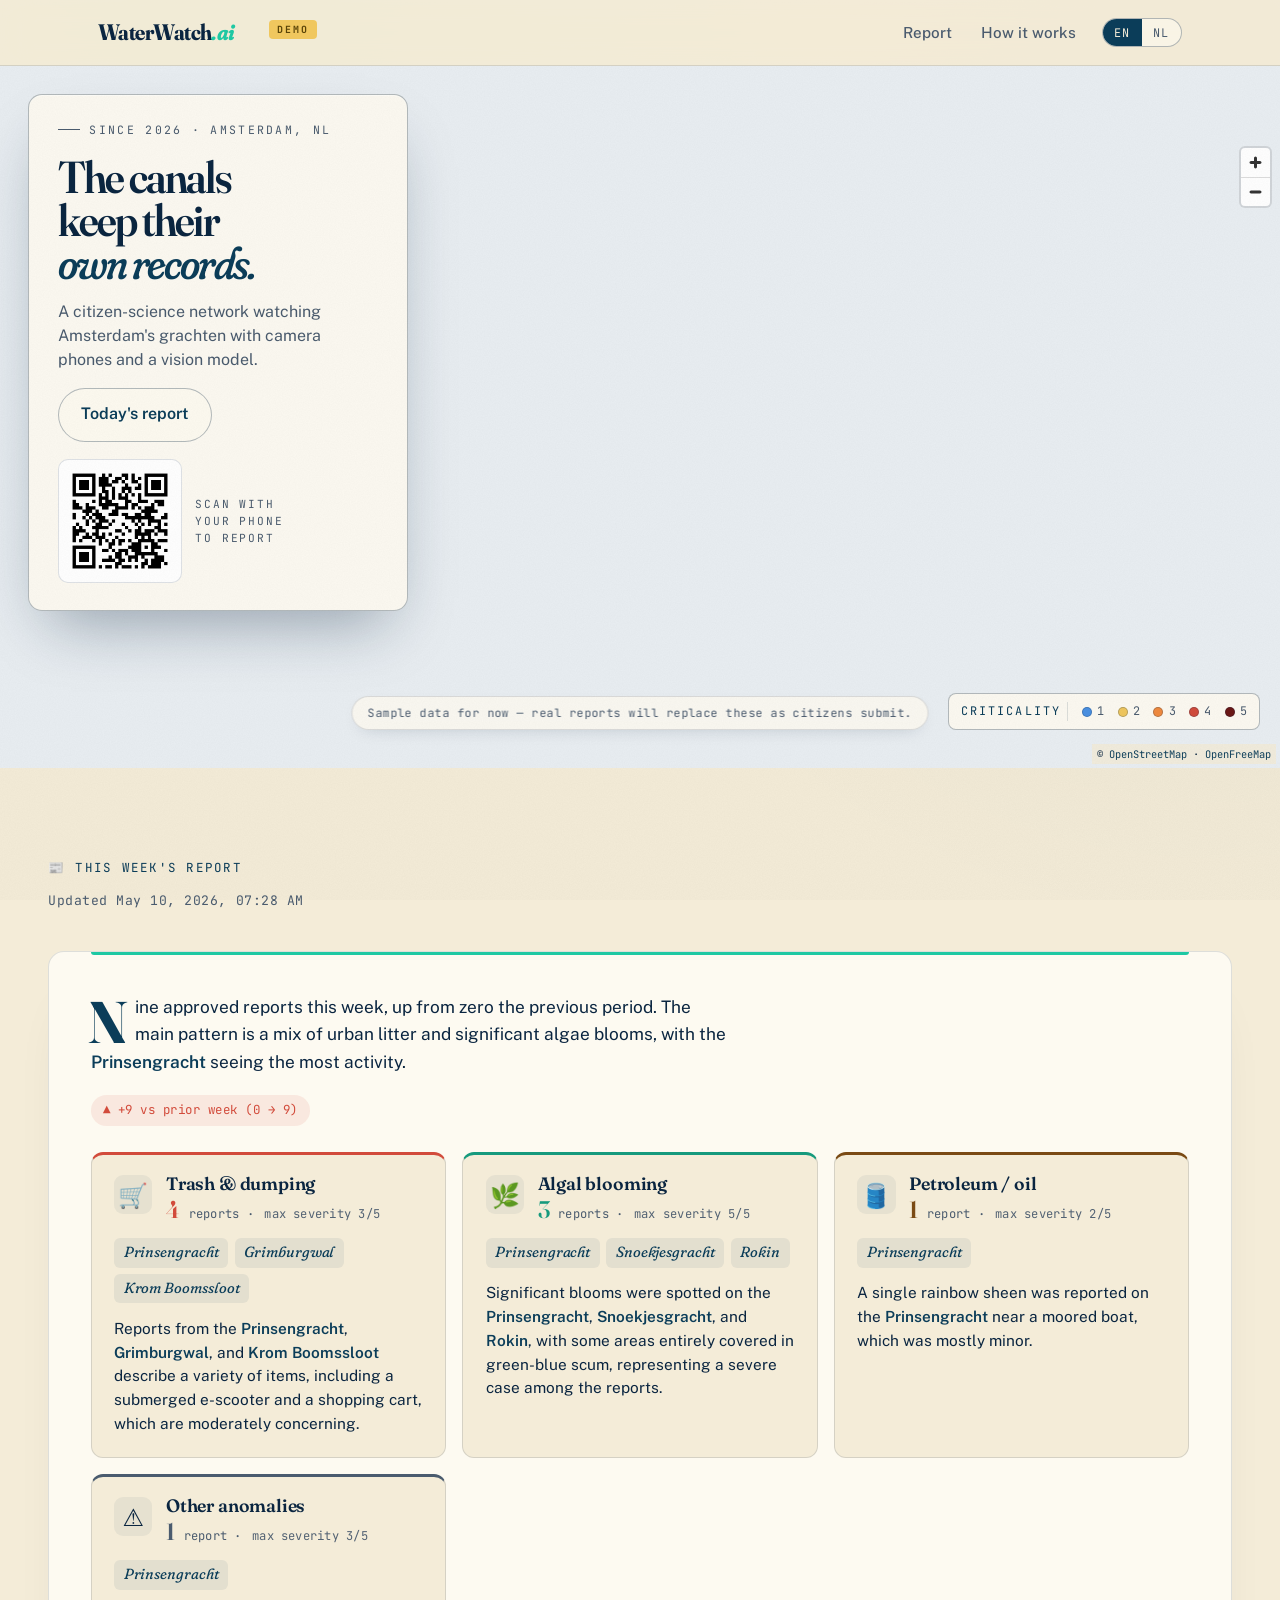
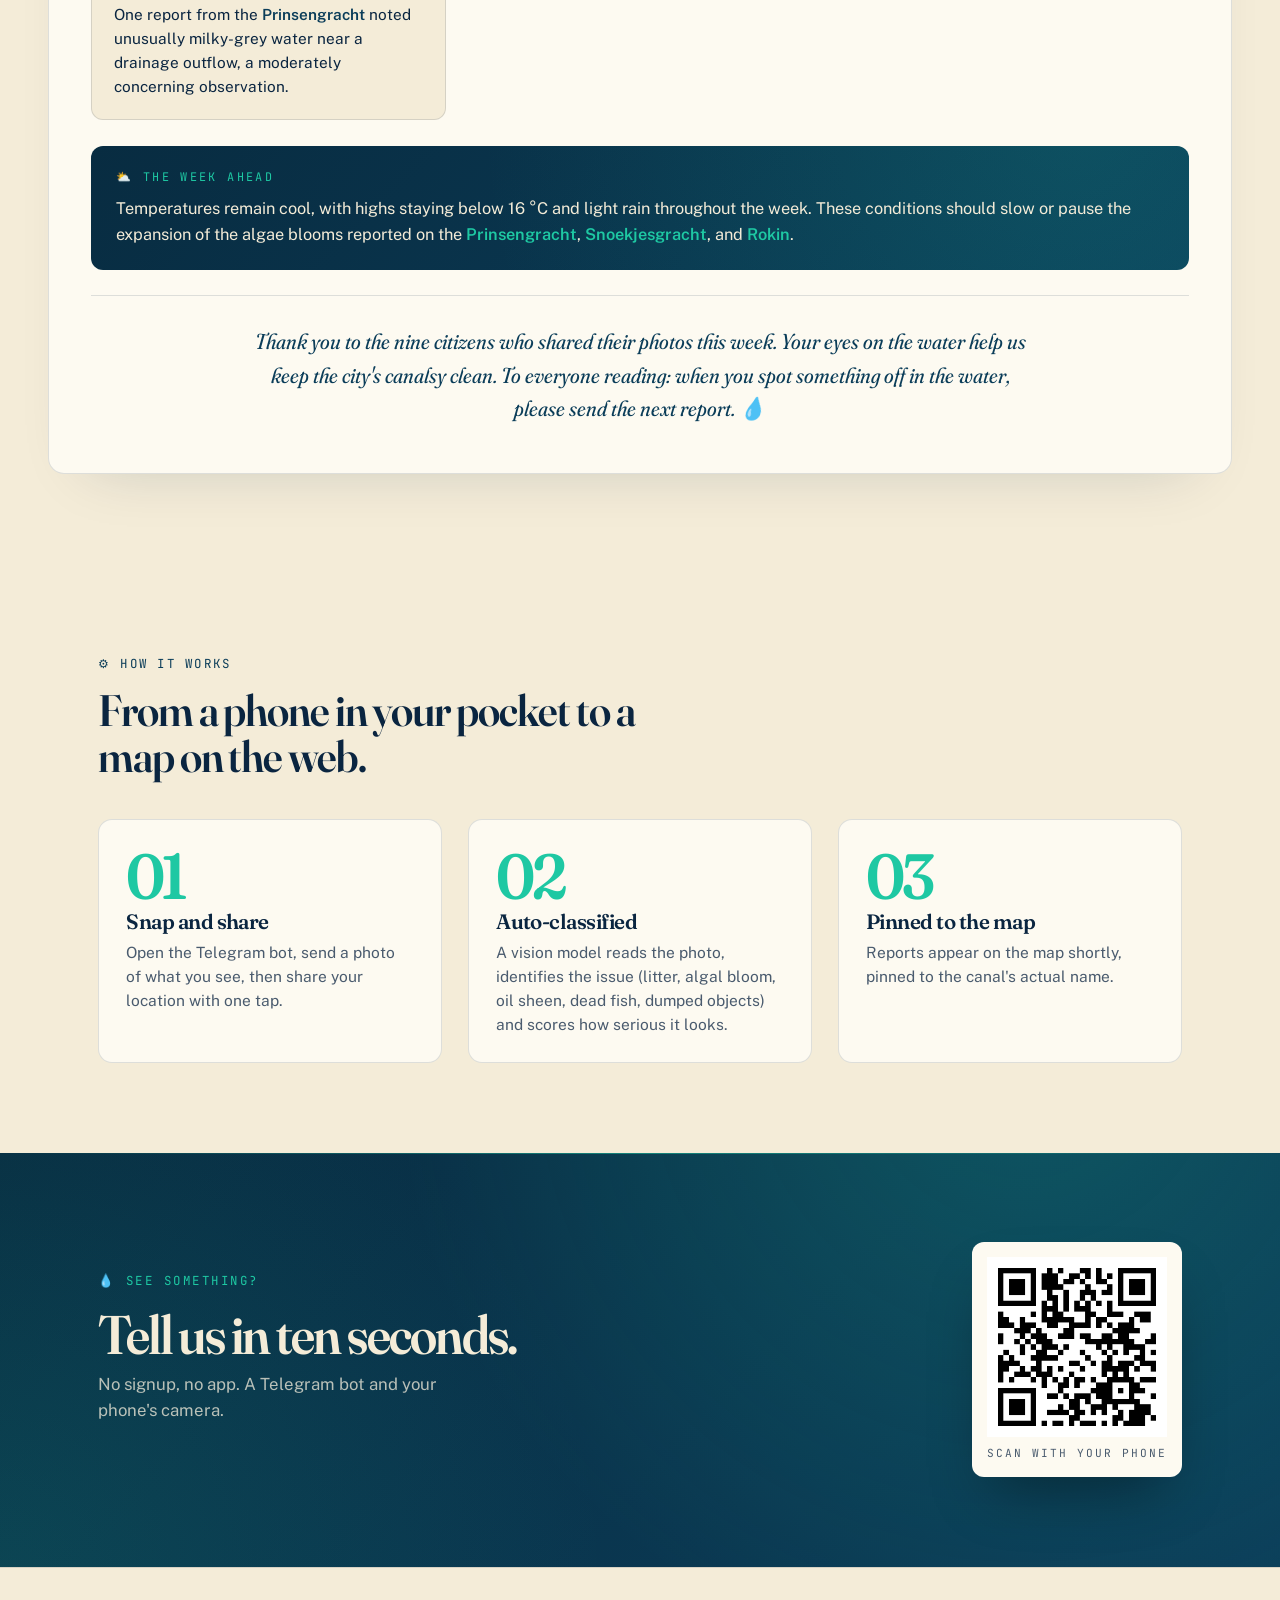
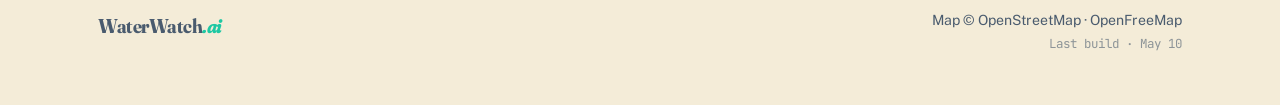
==== commit c55d25e1: "Site update 2026-05-10T08:45:36Z" ====
--- a/index.html
+++ b/index.html
@@ -54,6 +54,10 @@
                alt="QR code that opens the Telegram bot" hidden>
           <figcaption data-i18n="hero.qrCaption">Scan with<br>your phone<br>to report</figcaption>
         </figure>
+      </div>
+
+      <div class="map-notice" role="note">
+        <span data-i18n="map.notice">Sample data for now — real reports will replace these as citizens submit.</span>
       </div>
 
       <div class="map-legend-overlay" aria-hidden="true">
--- a/style.css
+++ b/style.css
@@ -413,6 +413,38 @@
 .hero-overlay .hero-qr     { animation-delay: 500ms; }
 @keyframes rise { to { opacity: 1; transform: translateY(0); } }
 
+/* Tiny "we just started" notice over the map. Translucent so the canals
+   show through; brief copy so it doesn't crowd the map. */
+.map-notice {
+  position: absolute;
+  bottom: 2.4rem;
+  left: 50%;
+  transform: translateX(-50%);
+  z-index: 500;
+  background: rgba(253, 250, 241, 0.86);
+  backdrop-filter: blur(10px);
+  -webkit-backdrop-filter: blur(10px);
+  border: 1px solid var(--rule);
+  border-radius: 999px;
+  padding: 0.42rem 0.95rem;
+  font-family: var(--mono);
+  font-size: 0.72rem;
+  color: var(--ink-soft);
+  letter-spacing: 0.04em;
+  text-align: center;
+  max-width: calc(100% - 2.5rem);
+  pointer-events: none;
+  box-shadow: 0 6px 18px -10px rgba(10, 37, 64, 0.25);
+}
+@media (max-width: 600px) {
+  .map-notice {
+    font-size: 0.66rem;
+    padding: 0.36rem 0.7rem;
+    bottom: 1rem;
+    line-height: 1.4;
+  }
+}
+
 /* Floating legend (bottom-left, hidden on small screens) */
 .map-legend-overlay {
   position: absolute;
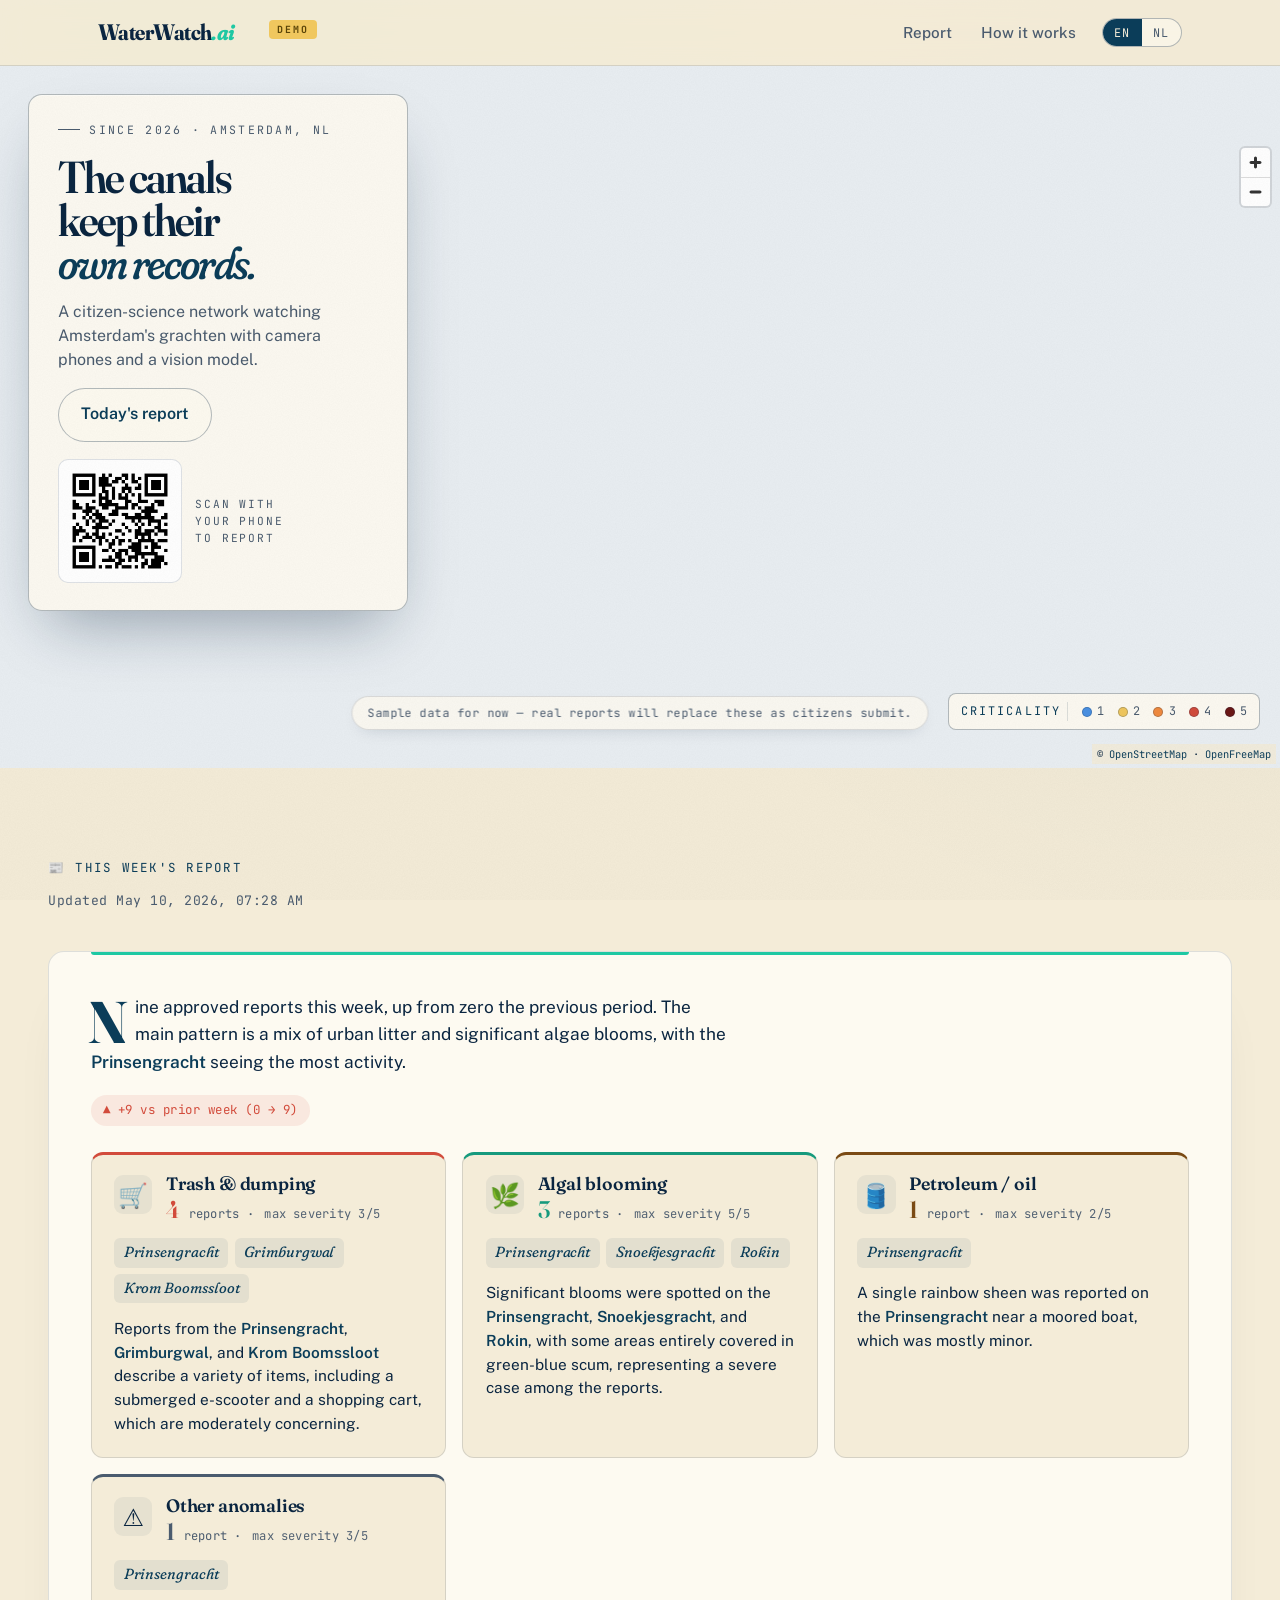
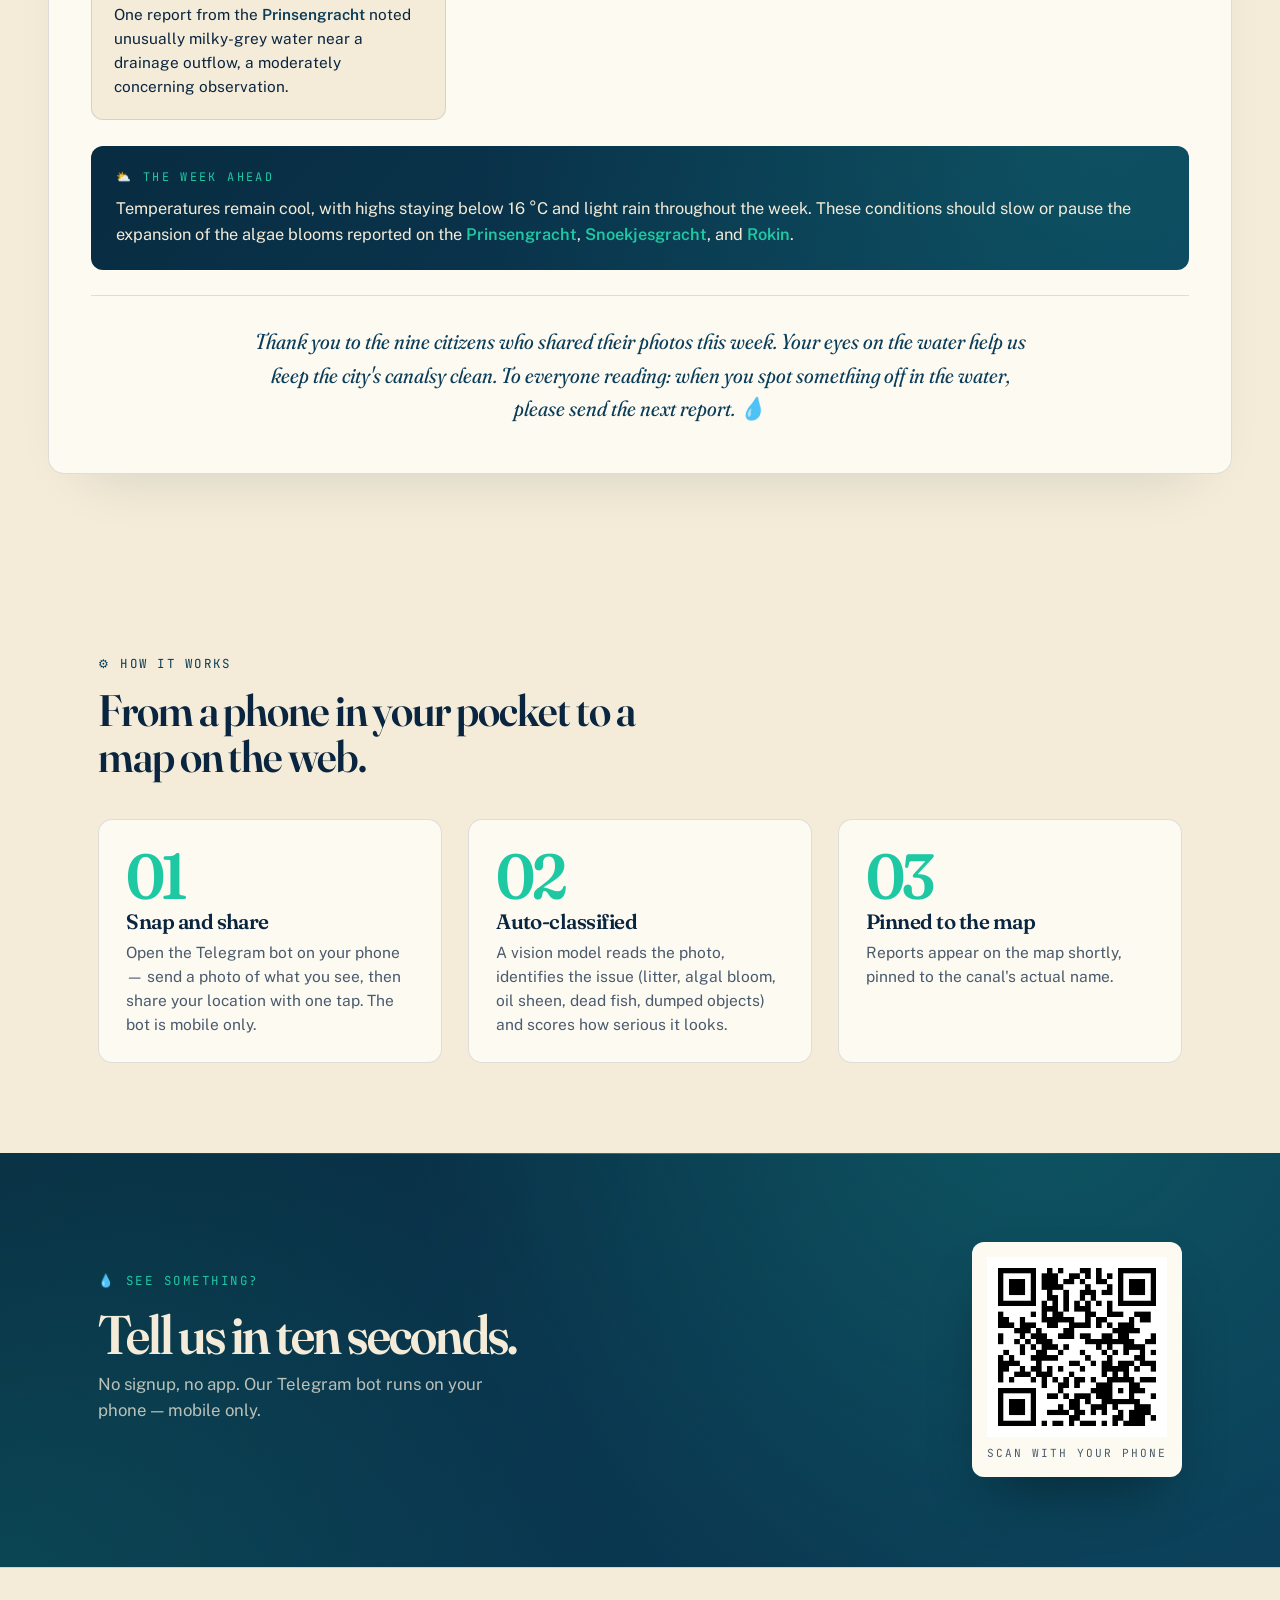
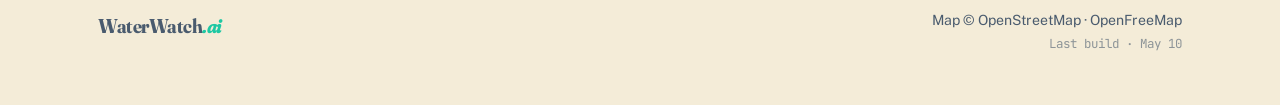
==== commit 58f7eefb: "Site update 2026-05-10T09:49:12Z" ====
--- a/index.html
+++ b/index.html
@@ -36,6 +36,10 @@
     <section class="map-hero" aria-label="Live map and intro">
       <div id="map" aria-label="Live map of approved water-quality reports"></div>
 
+      <div class="map-notice" role="note">
+        <span data-i18n="map.notice">Sample data for now — real reports will replace these as citizens submit.</span>
+      </div>
+
       <div class="hero-overlay">
         <p class="overline" data-i18n="hero.overline">since 2026 · amsterdam, nl</p>
         <h1 class="hero-title" data-i18n="hero.title">The canals<br>keep their<br><em>own records.</em></h1>
@@ -54,10 +58,6 @@
                alt="QR code that opens the Telegram bot" hidden>
           <figcaption data-i18n="hero.qrCaption">Scan with<br>your phone<br>to report</figcaption>
         </figure>
-      </div>
-
-      <div class="map-notice" role="note">
-        <span data-i18n="map.notice">Sample data for now — real reports will replace these as citizens submit.</span>
       </div>
 
       <div class="map-legend-overlay" aria-hidden="true">
@@ -92,7 +92,7 @@
           <li>
             <span class="step-num">01</span>
             <h3 data-i18n="how.step1.title">Snap and share</h3>
-            <p data-i18n="how.step1.body">Open the Telegram bot, send a photo of what you see, then share your location with one tap.</p>
+            <p data-i18n="how.step1.body">Open the Telegram bot on your phone — send a photo of what you see, then share your location with one tap. The bot is mobile only.</p>
           </li>
           <li>
             <span class="step-num">02</span>
@@ -113,7 +113,7 @@
         <div class="cta-content">
           <p class="cta-eyebrow" data-i18n="banner.eyebrow">💧 See something?</p>
           <h2 class="cta-title" data-i18n="banner.title">Tell us in ten seconds.</h2>
-          <p class="cta-sub" data-i18n="banner.sub">No signup, no app. A Telegram bot and your phone's camera.</p>
+          <p class="cta-sub" data-i18n="banner.sub">No signup, no app. Our Telegram bot runs on your phone — mobile only.</p>
           <div class="cta-actions">
             <a id="cta-bot" class="btn btn-mint btn-lg mobile-only" href="#" target="_blank" rel="noopener">
               <span data-i18n="banner.cta">Open WaterWatch on Telegram</span>
--- a/style.css
+++ b/style.css
@@ -436,12 +436,20 @@
   pointer-events: none;
   box-shadow: 0 6px 18px -10px rgba(10, 37, 64, 0.25);
 }
-@media (max-width: 600px) {
+@media (max-width: 760px) {
+  /* On mobile, the hero-overlay drops out of absolute positioning into
+     flex-column flow under the map. The notice has to come with it,
+     otherwise it'd be anchored to the bottom of map-hero — which is
+     well past the visible map. Put it in flow between the map and the
+     hero text. */
   .map-notice {
+    position: static;
+    transform: none;
+    margin: 0.6rem auto 0;
     font-size: 0.66rem;
     padding: 0.36rem 0.7rem;
-    bottom: 1rem;
     line-height: 1.4;
+    box-shadow: none;
   }
 }
 
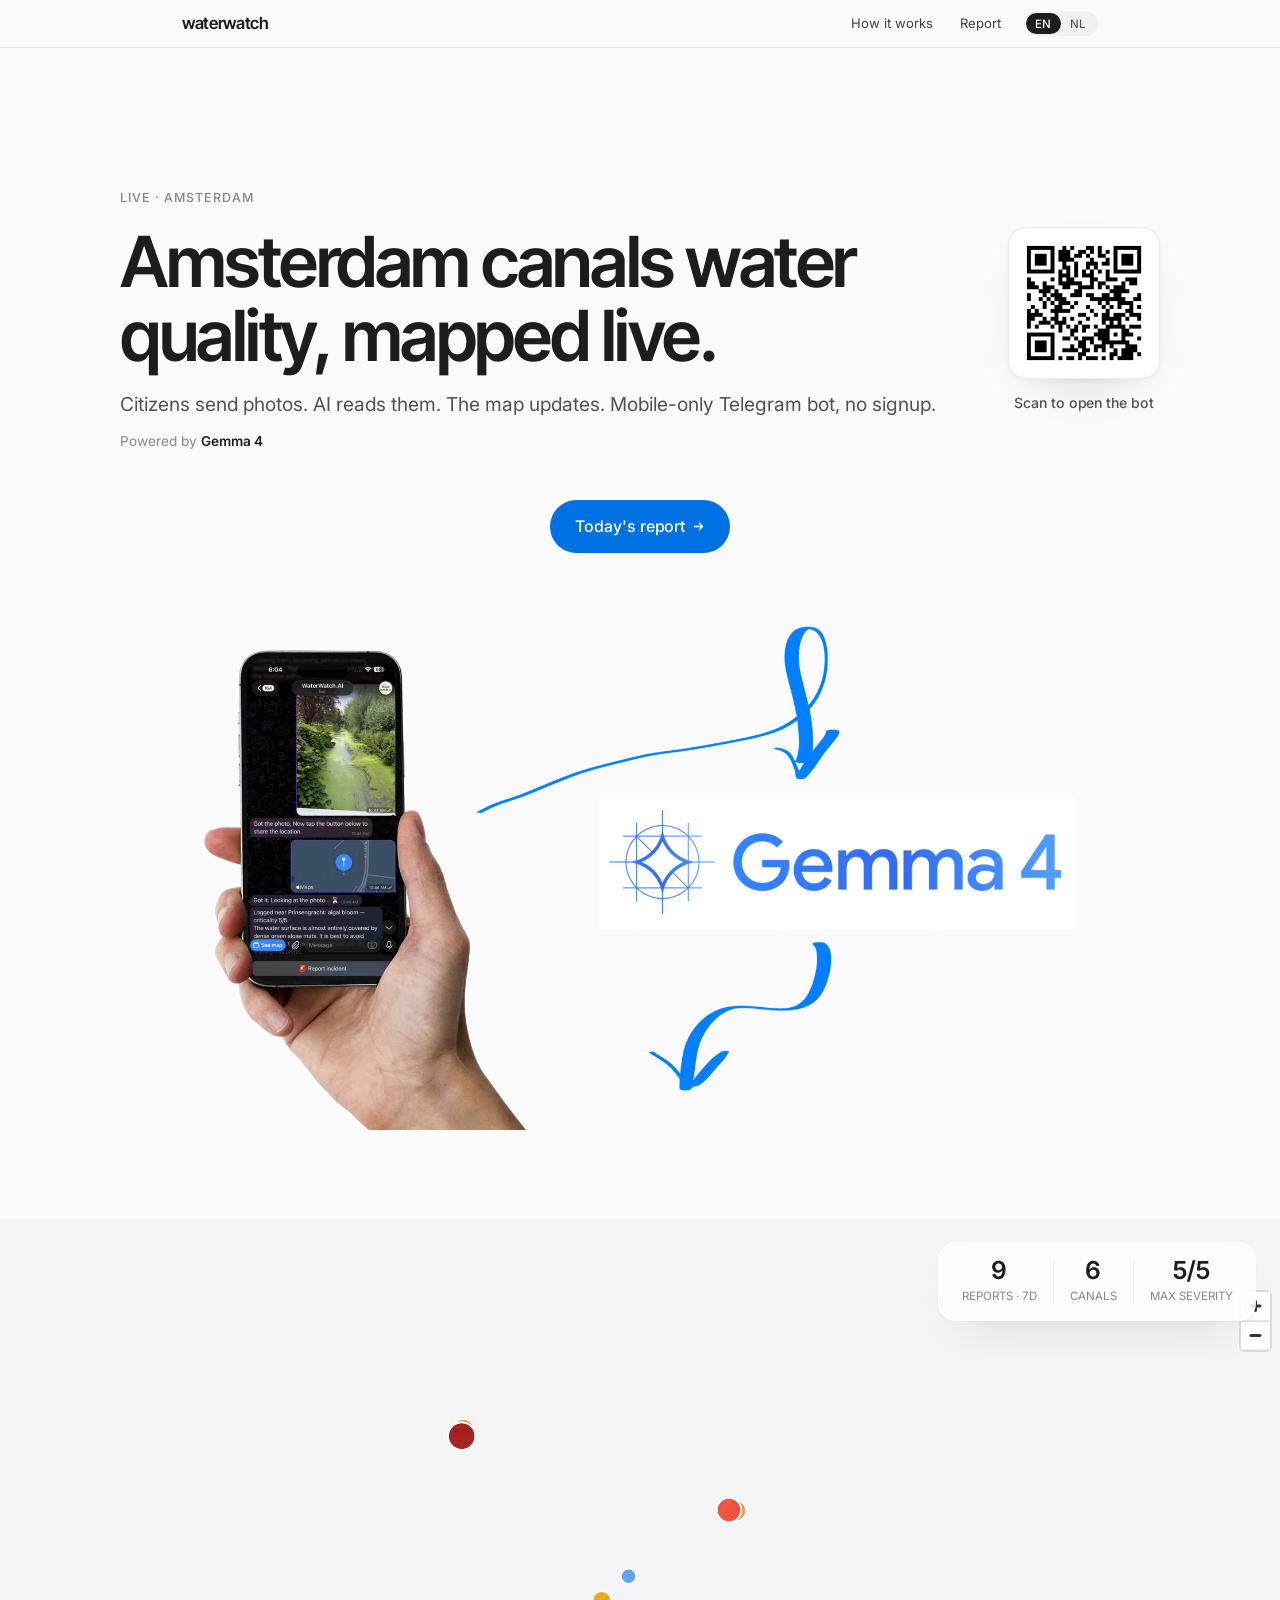
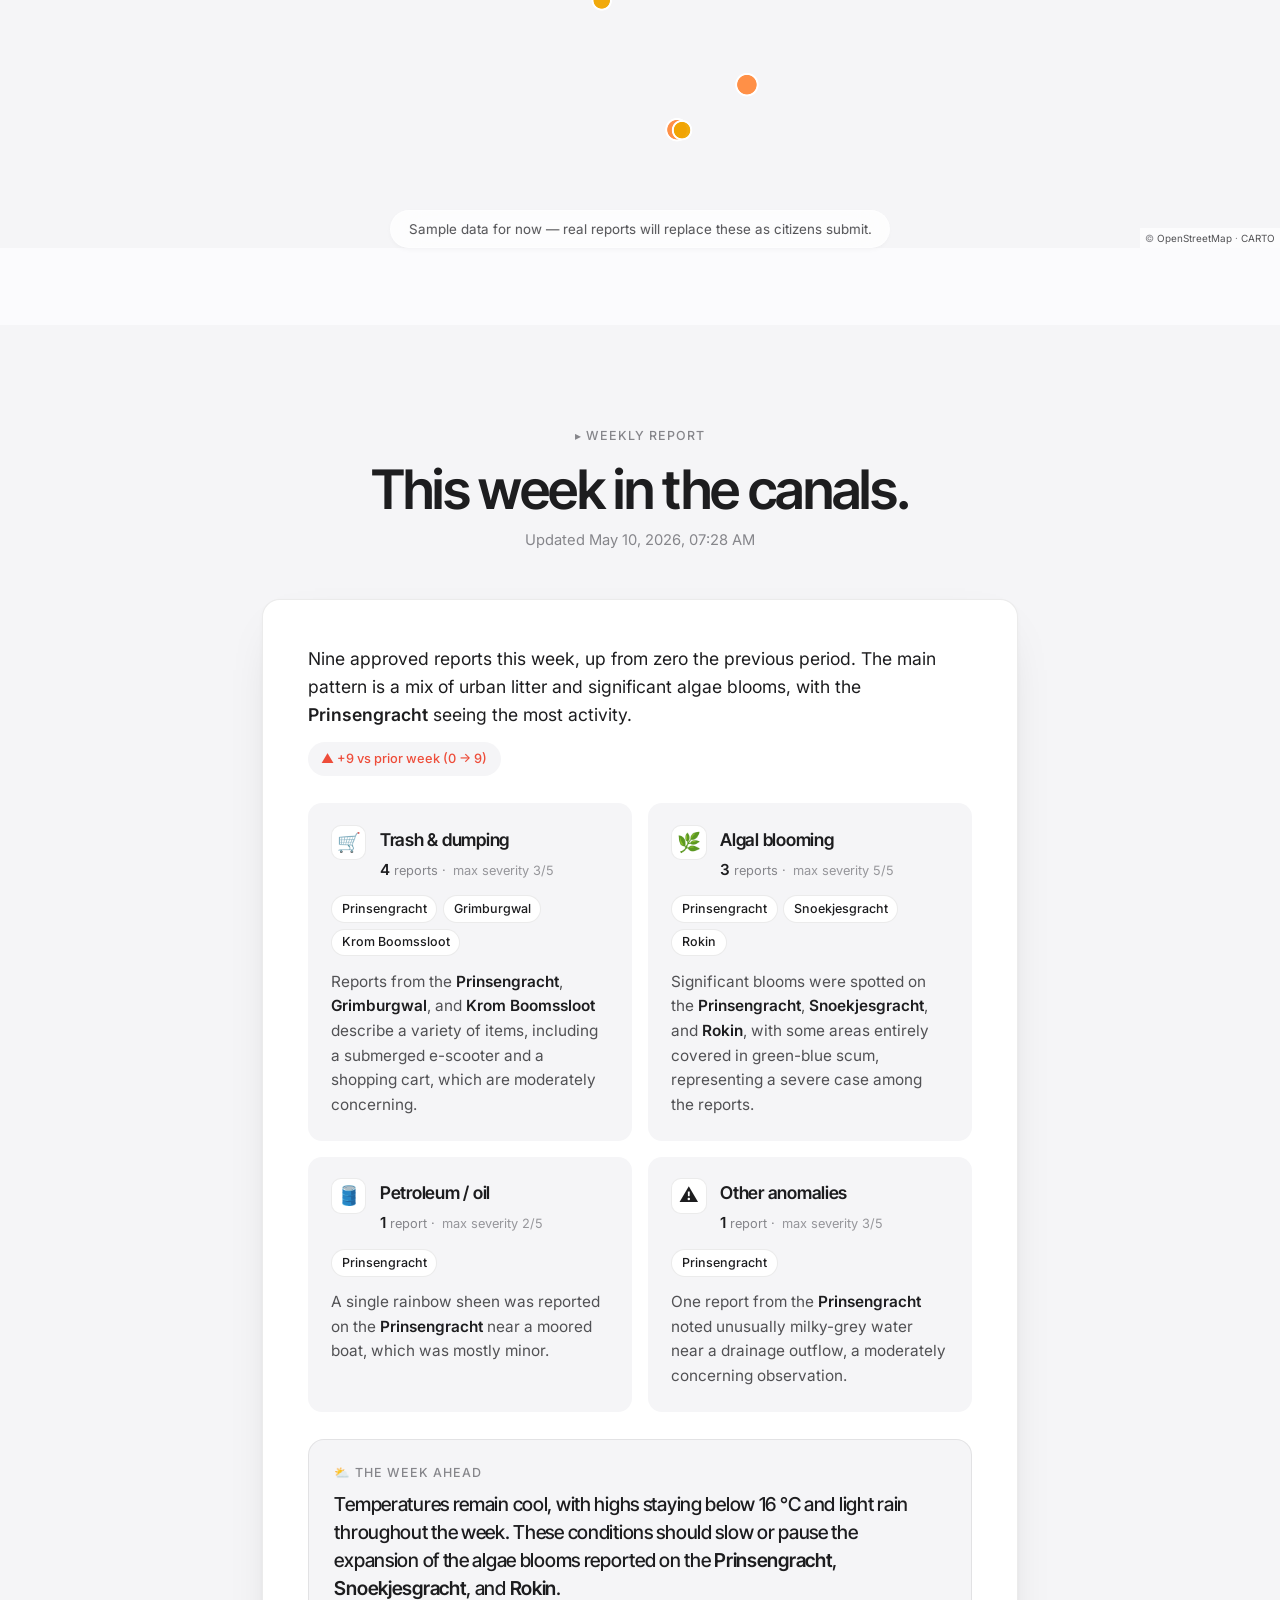
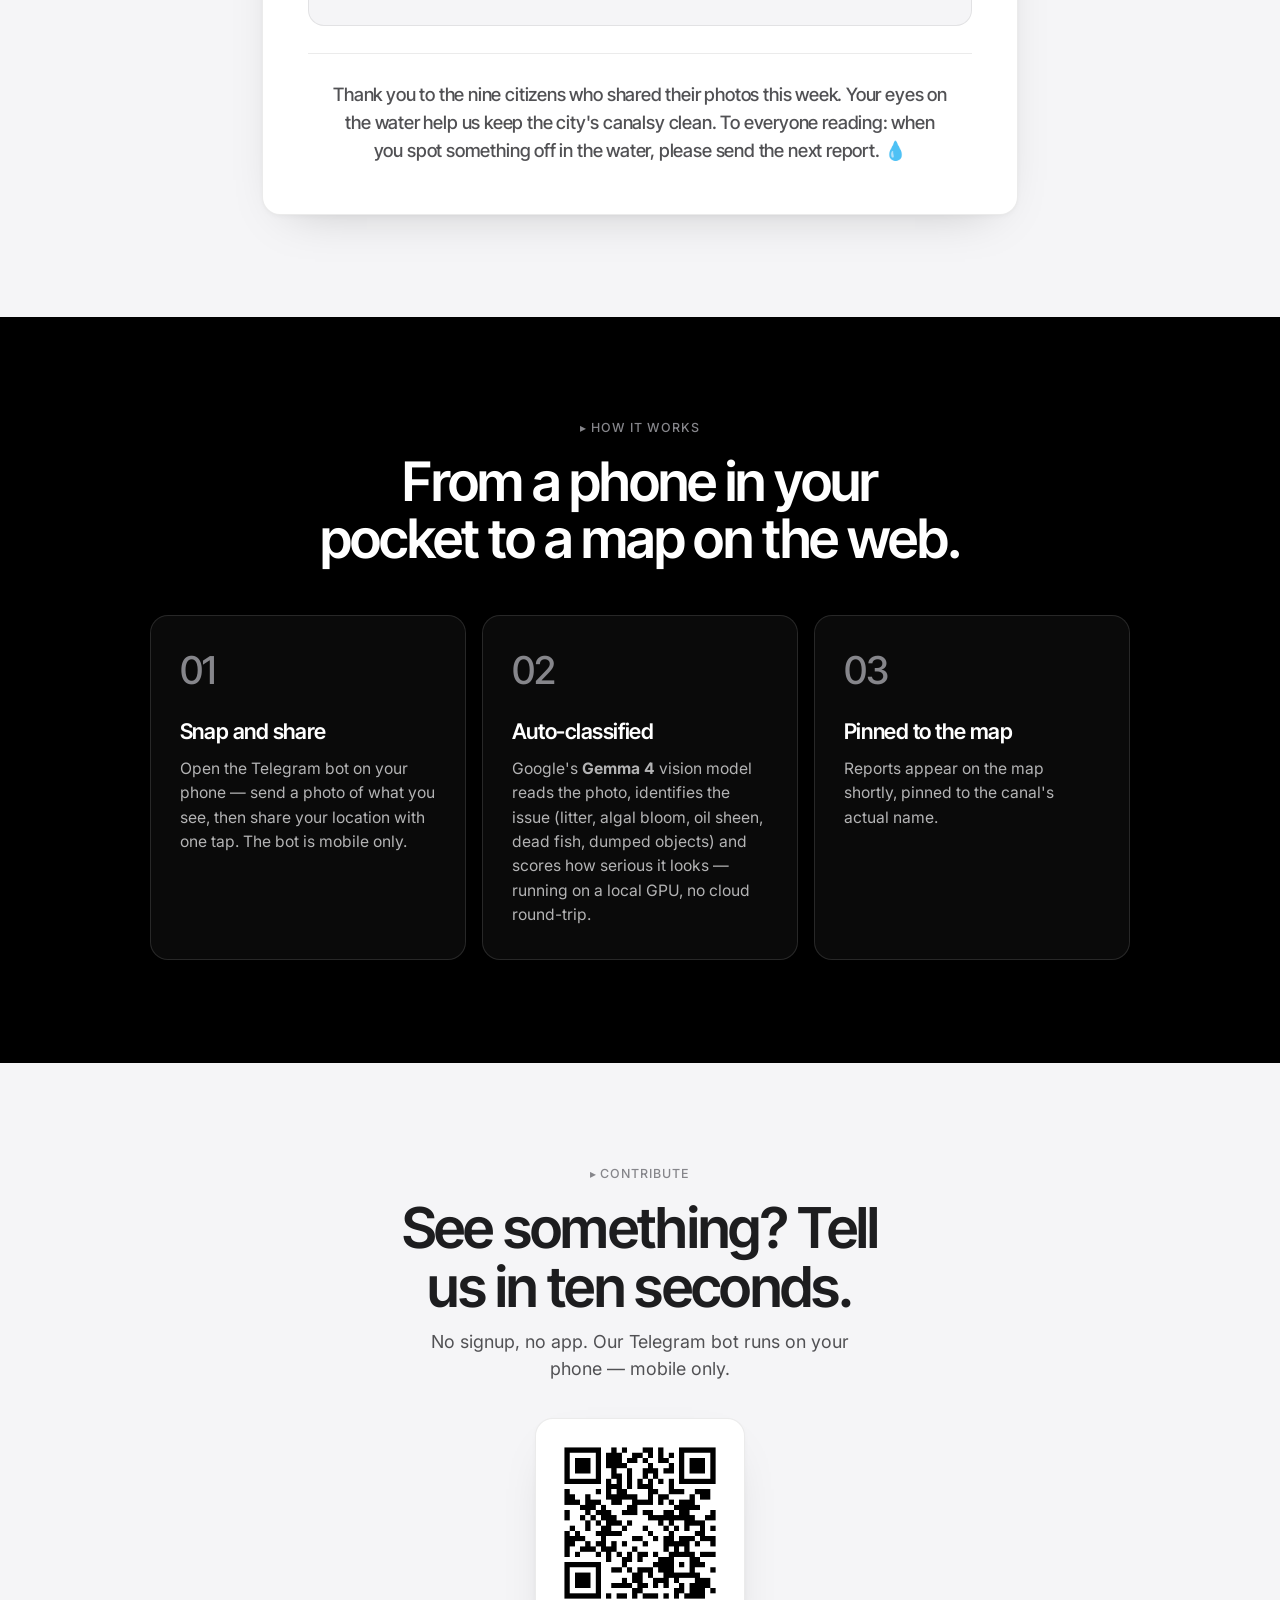
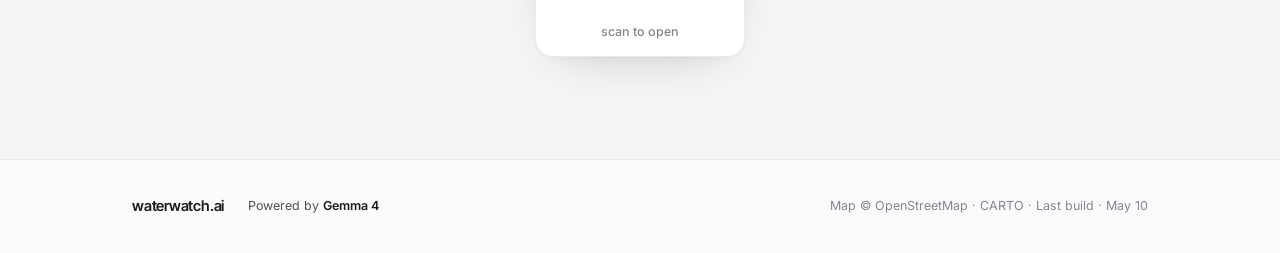
==== commit d8c16291: "Site update 2026-05-18T14:01:31Z" ====
--- a/index.html
+++ b/index.html
@@ -2,102 +2,155 @@
 <html lang="en">
 <head>
   <meta charset="utf-8">
-  <title>WaterWatch.ai — Watching Amsterdam's canals</title>
+  <title>WaterWatch.ai — Amsterdam canals water quality, live</title>
   <meta name="viewport" content="width=device-width, initial-scale=1">
-  <meta name="description" content="Citizen-science water-quality monitoring for Amsterdam's canals. Send a photo, share a pin.">
-  <meta name="theme-color" content="#0b3d59">
+  <meta name="description" content="Live citizen-reported water quality map for Amsterdam canals.">
+  <meta name="theme-color" content="#fbfbfd">
   <link rel="stylesheet" href="vendor/maplibre-gl.css">
   <link rel="preconnect" href="https://fonts.googleapis.com">
   <link rel="preconnect" href="https://fonts.gstatic.com" crossorigin>
-  <link href="https://fonts.googleapis.com/css2?family=Fraunces:ital,opsz,wght,SOFT@0,9..144,400..900,0..100;1,9..144,400..900,0..100&family=Public+Sans:wght@400;500;600;700&family=JetBrains+Mono:wght@400;700&display=swap" rel="stylesheet">
+  <link href="https://fonts.googleapis.com/css2?family=Inter+Tight:wght@500;600;700&family=Inter:wght@400;500;600&display=swap" rel="stylesheet">
   <link rel="stylesheet" href="style.css">
+
+  <svg width="0" height="0" style="position:absolute" aria-hidden="true">
+    <defs>
+      <symbol id="i-arrow" viewBox="0 0 16 16">
+        <path d="M3 8h10M9 4l4 4-4 4" stroke="currentColor" stroke-width="1.7" fill="none" stroke-linecap="round" stroke-linejoin="round"/>
+      </symbol>
+      <symbol id="i-chev" viewBox="0 0 16 16">
+        <path d="M6 3l5 5-5 5" stroke="currentColor" stroke-width="1.7" fill="none" stroke-linecap="round" stroke-linejoin="round"/>
+      </symbol>
+    </defs>
+  </svg>
 </head>
 <body>
-  <header class="site-header" id="top">
-    <div class="container">
-      <a class="brand" href="#top">WaterWatch<span>.ai</span></a>
-      <span class="demo-pill">DEMO</span>
-      <nav class="site-nav" aria-label="Primary">
-        <a href="#report" data-i18n="nav.report">Report</a>
+  <header class="topbar" id="top">
+    <div class="topbar-row">
+      <a class="brand" href="#top">waterwatch</a>
+      <nav class="nav">
         <a href="#how" data-i18n="nav.how">How it works</a>
+        <a href="#report" data-i18n="nav.report">This week</a>
       </nav>
-      <div class="lang-toggle" role="group" aria-label="Language">
+      <div class="lang">
         <button type="button" data-lang="en">EN</button>
         <button type="button" data-lang="nl">NL</button>
       </div>
-      <a id="header-cta" class="btn btn-primary mobile-only" href="#" target="_blank" rel="noopener">
-        <span data-i18n="cta.openBotShort">Open bot</span>
-        <svg viewBox="0 0 24 24" width="16" height="16" fill="none" stroke="currentColor" stroke-width="2" aria-hidden="true"><path d="M5 12h14M13 6l6 6-6 6"/></svg>
+      <a id="header-cta" class="btn btn-mini mobile-only" href="#" target="_blank" rel="noopener">
+        <span data-i18n="cta.openBotShort">Open</span>
+        <svg viewBox="0 0 16 16" width="11" height="11" aria-hidden="true"><use href="#i-arrow"/></svg>
       </a>
     </div>
   </header>
 
   <main>
-    <section class="map-hero" aria-label="Live map and intro">
+    <!-- HERO — split: text left, QR right (desktop); centered stack (mobile). -->
+    <section class="hero" aria-label="Intro">
+      <div class="hero-content">
+        <div class="hero-grid">
+          <div class="hero-text">
+            <p class="eyebrow" data-i18n="hero.eyebrow">LIVE · AMSTERDAM</p>
+            <h1 class="hero-title" data-i18n="hero.title">Amsterdam canals water quality, mapped live.</h1>
+            <p class="hero-sub" data-i18n="hero.sub">
+              Citizens send photos. AI reads them. The map updates.
+              Mobile-only Telegram bot, no signup.
+            </p>
+            <p class="hero-powered" data-i18n="footer.poweredBy">Powered by <strong>Gemma 4</strong></p>
+          </div>
+          <figure class="hero-qr desktop-only" aria-label="Open the bot from your phone">
+            <img id="qr-hero" class="qr-img" src="data/bot_qr.png"
+                 alt="QR code that opens the Telegram bot" hidden>
+            <figcaption data-i18n="hero.qrCaption">Scan to open the bot</figcaption>
+          </figure>
+        </div>
+
+        <div class="hero-cta-stack">
+          <!-- Mobile: primary action is opening the bot in Telegram -->
+          <a id="hero-cta" class="btn btn-primary btn-lg mobile-only"
+             href="#" target="_blank" rel="noopener">
+            <span data-i18n="cta.openBot">Open the bot</span>
+            <svg viewBox="0 0 16 16" width="13" height="13" aria-hidden="true"><use href="#i-arrow"/></svg>
+          </a>
+          <!-- Desktop: bright pill goes to the weekly report -->
+          <a class="btn btn-primary btn-lg desktop-only" href="#report">
+            <span data-i18n="cta.todayReport">This week's report</span>
+            <svg viewBox="0 0 16 16" width="13" height="13" aria-hidden="true"><use href="#i-arrow"/></svg>
+          </a>
+          <!-- Mobile secondary text link -->
+          <a class="hero-link mobile-only" href="#report">
+            <svg viewBox="0 0 16 16" width="11" height="11" aria-hidden="true"><use href="#i-chev"/></svg>
+            <span data-i18n="cta.todayReport">This week's report</span>
+          </a>
+        </div>
+
+        <!-- Product showcase: phone shot of the bot conversation
+             pointed at the Gemma 4 vision model that classifies it. -->
+        <figure class="hero-showcase">
+          <img src="img/hero-mockup.png"
+               alt="Telegram bot photo flowing into the Gemma 4 vision model"
+               width="1567" height="894" loading="lazy">
+        </figure>
+      </div>
+    </section>
+
+    <!-- MAP SHOWCASE — the product, presented as its own block -->
+    <section class="map-section" id="map-section" aria-label="Live map">
       <div id="map" aria-label="Live map of approved water-quality reports"></div>
 
+      <!-- Glass stats card (top-right on desktop, static on mobile) -->
+      <div class="map-stats" aria-label="Live statistics">
+        <div class="stat">
+          <span class="stat-value" id="metric-total">—</span>
+          <span class="stat-label" data-i18n="metric.reports">Reports · 7d</span>
+        </div>
+        <div class="stat-divider" aria-hidden="true"></div>
+        <div class="stat">
+          <span class="stat-value" id="metric-canals">—</span>
+          <span class="stat-label" data-i18n="metric.canals">Canals</span>
+        </div>
+        <div class="stat-divider" aria-hidden="true"></div>
+        <div class="stat">
+          <span class="stat-value" id="metric-severity">—</span>
+          <span class="stat-label" data-i18n="metric.severe">Max severity</span>
+        </div>
+      </div>
+
+      <!-- Sample-data notice (centered bottom) -->
       <div class="map-notice" role="note">
         <span data-i18n="map.notice">Sample data for now — real reports will replace these as citizens submit.</span>
       </div>
-
-      <div class="hero-overlay">
-        <p class="overline" data-i18n="hero.overline">since 2026 · amsterdam, nl</p>
-        <h1 class="hero-title" data-i18n="hero.title">The canals<br>keep their<br><em>own records.</em></h1>
-        <p class="hero-sub" data-i18n="hero.sub">
-          A citizen-science network watching Amsterdam's grachten with camera phones and a vision model.
-        </p>
-        <div class="hero-actions">
-          <a id="hero-cta" class="btn btn-primary btn-lg mobile-only" href="#" target="_blank" rel="noopener">
-            <span data-i18n="cta.openBot">Open the bot</span>
-            <svg viewBox="0 0 24 24" width="18" height="18" fill="none" stroke="currentColor" stroke-width="2" aria-hidden="true"><path d="M5 12h14M13 6l6 6-6 6"/></svg>
-          </a>
-          <a class="btn btn-ghost btn-lg" href="#report" data-i18n="cta.todayReport">Today's report</a>
-        </div>
-        <figure class="hero-qr desktop-only" aria-label="Open the bot from your phone">
-          <img class="hero-qr-img qr-img" id="qr-hero" src="data/bot_qr.png"
-               alt="QR code that opens the Telegram bot" hidden>
-          <figcaption data-i18n="hero.qrCaption">Scan with<br>your phone<br>to report</figcaption>
-        </figure>
-      </div>
-
-      <div class="map-legend-overlay" aria-hidden="true">
-        <span class="legend-title" data-i18n="map.legendTitle">Criticality</span>
-        <span class="legend-item"><i style="background:var(--c-1)"></i>1</span>
-        <span class="legend-item"><i style="background:var(--c-2)"></i>2</span>
-        <span class="legend-item"><i style="background:var(--c-3)"></i>3</span>
-        <span class="legend-item"><i style="background:var(--c-4)"></i>4</span>
-        <span class="legend-item"><i style="background:var(--c-5)"></i>5</span>
-      </div>
-    </section>
-
+    </section>
+
+    <!-- WEEKLY REPORT -->
     <section class="report-section" id="report">
-      <div class="container container-wide">
-        <div class="section-head">
-          <p class="section-eyebrow" data-i18n="report.eyebrow">📰 This week's report</p>
+      <div class="container container-narrow">
+        <header class="section-head section-head-center">
+          <p class="eyebrow" data-i18n="report.eyebrow">WEEKLY REPORT</p>
+          <h2 class="section-title" data-i18n="report.title">This week in the canals.</h2>
           <p class="section-sub" id="report-meta" data-i18n="report.sub">Reading the signal in the last seven days.</p>
-        </div>
+        </header>
         <article class="report-card" id="report-body">
           <p data-i18n="report.loading">Loading the latest summary…</p>
         </article>
       </div>
     </section>
 
-    <section class="how" id="how">
+    <!-- HOW IT WORKS — dark spotlight -->
+    <section class="how dark-section" id="how">
       <div class="container">
-        <div class="section-head">
-          <p class="section-eyebrow" data-i18n="how.eyebrow">⚙ How it works</p>
-          <h2 class="section-title" data-i18n="how.title">From a phone in your pocket to a map on the web.</h2>
-        </div>
+        <header class="section-head section-head-center">
+          <p class="eyebrow eyebrow-on-dark" data-i18n="how.eyebrow">HOW IT WORKS</p>
+          <h2 class="section-title" data-i18n="how.title">From phone to map. In seconds.</h2>
+        </header>
         <ol class="steps">
           <li>
             <span class="step-num">01</span>
             <h3 data-i18n="how.step1.title">Snap and share</h3>
-            <p data-i18n="how.step1.body">Open the Telegram bot on your phone — send a photo of what you see, then share your location with one tap. The bot is mobile only.</p>
+            <p data-i18n="how.step1.body">Open the Telegram bot on your phone — send a photo of what you see, then share your location with one tap.</p>
           </li>
           <li>
             <span class="step-num">02</span>
             <h3 data-i18n="how.step2.title">Auto-classified</h3>
-            <p data-i18n="how.step2.body">A vision model reads the photo, identifies the issue (litter, algal bloom, oil sheen, dead fish, dumped objects) and scores how serious it looks.</p>
+            <p data-i18n="how.step2.body">A vision model reads the photo, identifies the issue and scores how serious it looks.</p>
           </li>
           <li>
             <span class="step-num">03</span>
@@ -108,34 +161,33 @@
       </div>
     </section>
 
-    <section class="cta-banner" aria-label="Call to action">
-      <div class="container">
+    <!-- CTA -->
+    <section class="cta-banner">
+      <div class="container container-narrow">
         <div class="cta-content">
-          <p class="cta-eyebrow" data-i18n="banner.eyebrow">💧 See something?</p>
-          <h2 class="cta-title" data-i18n="banner.title">Tell us in ten seconds.</h2>
-          <p class="cta-sub" data-i18n="banner.sub">No signup, no app. Our Telegram bot runs on your phone — mobile only.</p>
+          <p class="eyebrow" data-i18n="banner.eyebrow">GET STARTED</p>
+          <h2 class="cta-title" data-i18n="banner.title">See something? Tell us.</h2>
+          <p class="cta-sub" data-i18n="banner.sub">It takes ten seconds. No signup, no app. Mobile only.</p>
           <div class="cta-actions">
-            <a id="cta-bot" class="btn btn-mint btn-lg mobile-only" href="#" target="_blank" rel="noopener">
+            <a id="cta-bot" class="btn btn-primary btn-lg mobile-only" href="#" target="_blank" rel="noopener">
               <span data-i18n="banner.cta">Open WaterWatch on Telegram</span>
-              <svg viewBox="0 0 24 24" width="18" height="18" fill="none" stroke="currentColor" stroke-width="2" aria-hidden="true"><path d="M5 12h14M13 6l6 6-6 6"/></svg>
+              <svg viewBox="0 0 16 16" width="13" height="13" aria-hidden="true"><use href="#i-arrow"/></svg>
             </a>
+            <figure class="qr-card desktop-only">
+              <img id="qr" class="qr-img" src="data/bot_qr.png" alt="QR code that opens the Telegram bot" hidden>
+              <figcaption data-i18n="banner.qrCaption">Scan to open</figcaption>
+            </figure>
           </div>
         </div>
-        <figure class="qr-card desktop-only">
-          <img id="qr" class="qr-img" src="data/bot_qr.png" alt="QR code that opens the Telegram bot" hidden>
-          <figcaption data-i18n="banner.qrCaption">scan with your phone</figcaption>
-        </figure>
       </div>
     </section>
 
     <footer class="site-footer">
       <div class="container">
-        <div class="footer-brand">
-          <a class="brand" href="#top">WaterWatch<span>.ai</span></a>
-        </div>
-        <div class="footer-meta">
-          <p>Map © OpenStreetMap · OpenFreeMap</p>
-          <p id="footer-updated"></p>
+        <div class="footer-row">
+          <span class="footer-brand">waterwatch.ai</span>
+          <span class="footer-powered" data-i18n="footer.poweredBy">Powered by <strong>Gemma 4</strong></span>
+          <span class="footer-meta">Map © OpenStreetMap · CARTO  ·  <span id="footer-updated"></span></span>
         </div>
       </div>
     </footer>
--- a/style.css
+++ b/style.css
@@ -1,77 +1,64 @@
 /* ============================================================
- * WaterWatch.ai — editorial-civic cartography
- * Map-first layout: the canal map is the hero.
+ * WaterWatch.ai — Apple-style
+ * Branch: design/apple
+ *
+ * Centered display type at scale, a single accent (Apple blue),
+ * frosted-glass topbar, sections that alternate white / light-gray /
+ * true-black for theater, pill buttons, generous whitespace.
  * ============================================================ */
 
 :root {
-  /* Paper / ink */
-  --paper:        #f4ecd8;
-  --paper-deep:   #ece3cd;
-  --paper-card:   #fdfaf1;
-  --ink:          #0a2540;
-  --ink-soft:     #4a5b6e;
-  --ink-faint:    rgba(10, 37, 64, 0.55);
-
-  /* Canal blues */
-  --canal:        #0b3d59;
-  --canal-deep:   #082c41;
-
-  /* Mint accent */
-  --mint:         #1ec8a3;
-  --mint-soft:    #c5ecdf;
-  --mint-deep:    #169a7d;
-
-  /* Criticality scale */
-  --c-1:          #4a90e2;
-  --c-2:          #f0c75e;
-  --c-3:          #f08a3e;
-  --c-4:          #d24b3b;
-  --c-5:          #6b1715;
-
-  /* Rules */
-  --rule:         rgba(10, 37, 64, 0.13);
-  --rule-strong:  rgba(10, 37, 64, 0.30);
+  --bg:           #fbfbfd;      /* Apple's off-white */
+  --bg-gray:      #f5f5f7;      /* Apple's light gray section */
+  --bg-dark:      #000000;      /* true black for the spotlight */
+  --surface-card: #ffffff;
+
+  --text:         #1d1d1f;      /* Apple's near-black */
+  --text-soft:    #515154;
+  --text-dim:     #86868b;
+  --text-on-dark: #f5f5f7;
+  --text-dim-on-dark: #86868b;
+
+  --blue:         #0071e3;      /* Apple system blue */
+  --blue-deep:    #0058b8;
+  --blue-link:    #06c;         /* Apple link blue (text-only) */
+
+  /* Severity (used by map pins + legend) */
+  --c-1: #5b9cf2;
+  --c-2: #f0a500;
+  --c-3: #ff8a3d;
+  --c-4: #ee4d3a;
+  --c-5: #a01818;
+
+  --rule:         rgba(0, 0, 0, 0.08);
+  --rule-strong:  rgba(0, 0, 0, 0.16);
+  --rule-on-dark: rgba(255, 255, 255, 0.12);
 
   /* Typography */
-  --display: "Fraunces", "Times New Roman", Georgia, serif;
-  --body:    "Public Sans", system-ui, -apple-system, "Segoe UI", sans-serif;
-  --mono:    "JetBrains Mono", ui-monospace, "SF Mono", monospace;
+  --display: "Inter Tight", -apple-system, BlinkMacSystemFont, "SF Pro Display", "Helvetica Neue", Helvetica, Arial, sans-serif;
+  --sans:    "Inter", -apple-system, BlinkMacSystemFont, "SF Pro Text", "Helvetica Neue", Helvetica, Arial, sans-serif;
 
   /* Layout */
-  --container-max: 1180px;
-  --gutter: clamp(1.25rem, 4vw, 3rem);
-}
-
-*,
-*::before,
-*::after { box-sizing: border-box; margin: 0; padding: 0; }
-
+  --container-max: 1080px;
+  --container-narrow: 820px;
+  --gutter: clamp(1.1rem, 3vw, 2rem);
+
+  /* Shadows — very soft, Apple-style */
+  --shadow-card: 0 18px 50px -28px rgba(0, 0, 0, 0.25),
+                 0 2px 6px -2px rgba(0, 0, 0, 0.06);
+}
+
+*, *::before, *::after { box-sizing: border-box; margin: 0; padding: 0; }
 html { scroll-behavior: smooth; }
-
 body {
-  font-family: var(--body);
+  font-family: var(--sans);
   font-size: 17px;
-  line-height: 1.55;
-  color: var(--ink);
-  background: var(--paper);
-  background-image:
-    radial-gradient(circle at 18% -5%, rgba(30, 200, 163, 0.08), transparent 45%),
-    radial-gradient(circle at 95% 28%, rgba(11, 61, 89, 0.05), transparent 50%);
-  background-attachment: fixed;
+  line-height: 1.5;
+  color: var(--text);
+  background: var(--bg);
   -webkit-font-smoothing: antialiased;
   text-rendering: optimizeLegibility;
-}
-
-/* Subtle paper grain overlay for tactile feel */
-body::before {
-  content: "";
-  position: fixed;
-  inset: 0;
-  pointer-events: none;
-  z-index: 100;
-  opacity: 0.5;
-  background-image: url("data:image/svg+xml;utf8,<svg xmlns='http://www.w3.org/2000/svg' width='240' height='240'><filter id='n'><feTurbulence type='fractalNoise' baseFrequency='0.85' numOctaves='2'/><feColorMatrix values='0 0 0 0 0  0 0 0 0 0  0 0 0 0 0  0 0 0 0.05 0'/></filter><rect width='100%25' height='100%25' filter='url(%23n)'/></svg>");
-  mix-blend-mode: multiply;
+  overflow-x: hidden;
 }
 
 img { max-width: 100%; display: block; }
@@ -83,634 +70,580 @@
   margin: 0 auto;
   padding: 0 var(--gutter);
   position: relative;
-  z-index: 2;
-}
-.container-wide {
-  max-width: 1400px;
-}
-
-/* Mobile vs desktop visibility helpers.
-   Bot buttons only make sense on a phone (you can't tap into Telegram
-   from a desktop browser the same way). QR only makes sense on a
-   desktop (you'd be scanning the device you're holding). */
-@media (min-width: 760px) {
-  .mobile-only { display: none !important; }
-}
-@media (max-width: 759.98px) {
-  .desktop-only { display: none !important; }
-}
-
-/* ============================================================
- * Typography
- * ============================================================ */
-
-.brand {
-  font-family: var(--display);
-  font-variation-settings: "opsz" 144, "SOFT" 30;
-  font-weight: 700;
-  font-size: 1.4rem;
-  letter-spacing: -0.025em;
-  text-decoration: none;
-  display: inline-block;
-}
-.brand span {
-  color: var(--mint);
-  font-style: italic;
-  font-variation-settings: "opsz" 144, "SOFT" 100;
-}
-
-h1, h2, h3, h4 {
-  font-family: var(--display);
-  letter-spacing: -0.025em;
-  line-height: 1.05;
-  font-weight: 600;
-}
-
-.section-eyebrow {
-  font-family: var(--mono);
-  font-size: 0.78rem;
-  letter-spacing: 0.18em;
-  text-transform: uppercase;
-  color: var(--canal);
-  margin-bottom: 0.85rem;
-}
-
-.section-title {
-  font-size: clamp(1.85rem, 3.5vw, 2.75rem);
-  font-variation-settings: "opsz" 96;
-  margin-bottom: 0.5rem;
-  max-width: 22ch;
-}
-
-.section-sub {
-  color: var(--ink-soft);
-  font-size: 1.05rem;
-  max-width: 56ch;
-}
-
-/* ============================================================
- * Demo pill — small mono badge next to the brand mark.
- * ============================================================ */
-
-.demo-pill {
-  display: inline-block;
-  margin-left: 0.55rem;
-  padding: 0.14rem 0.48rem;
-  background: #f0c75e;
-  color: #5a4408;
-  font-family: var(--mono);
-  font-size: 0.62rem;
-  font-weight: 700;
-  letter-spacing: 0.22em;
-  border-radius: 4px;
-  vertical-align: middle;
-  transform: translateY(-3px);
-  text-transform: uppercase;
-}
-
-/* ============================================================
- * Header / nav
- * ============================================================ */
-
-.site-header {
+}
+.container-narrow { max-width: var(--container-narrow); }
+
+@media (min-width: 760px) { .mobile-only { display: none !important; } }
+@media (max-width: 759.98px) { .desktop-only { display: none !important; } }
+
+/* ============================================================
+ * Topbar — Apple-style frosted glass
+ * ============================================================ */
+.topbar {
   position: sticky;
   top: 0;
   z-index: 600;
-  background: rgba(244, 236, 216, 0.86);
-  backdrop-filter: blur(14px) saturate(120%);
-  -webkit-backdrop-filter: blur(14px) saturate(120%);
+  height: 48px;
+  background: rgba(251, 251, 253, 0.72);
+  backdrop-filter: saturate(180%) blur(20px);
+  -webkit-backdrop-filter: saturate(180%) blur(20px);
   border-bottom: 1px solid var(--rule);
 }
-.site-header .container {
-  display: flex;
-  align-items: center;
-  justify-content: space-between;
-  gap: 1.6rem;
-  padding-top: 0.95rem;
-  padding-bottom: 0.95rem;
-}
-
-.site-nav {
-  display: flex;
-  gap: 1.8rem;
-  font-size: 0.95rem;
-  font-weight: 500;
+.topbar-row {
+  max-width: 980px;
+  margin: 0 auto;
+  height: 100%;
+  padding: 0 var(--gutter);
+  display: flex;
+  align-items: center;
+  gap: 1.4rem;
+}
+
+.brand {
+  font-family: var(--display);
+  font-weight: 600;
+  font-size: 1.05rem;
+  letter-spacing: -0.02em;
+  text-decoration: none;
+  color: var(--text);
+}
+
+.nav {
+  display: flex;
+  gap: 1.7rem;
+  font-family: var(--sans);
+  font-weight: 400;
+  font-size: 0.82rem;
   margin-left: auto;
 }
-
-.lang-toggle {
+.nav a {
+  color: var(--text);
+  text-decoration: none;
+  opacity: 0.85;
+  transition: opacity 160ms;
+}
+.nav a:hover { opacity: 1; }
+
+.lang {
   display: inline-flex;
-  font-family: var(--mono);
-  font-size: 0.74rem;
-  letter-spacing: 0.12em;
-  border: 1px solid var(--rule-strong);
+  background: rgba(0, 0, 0, 0.04);
   border-radius: 999px;
-  overflow: hidden;
-  background: rgba(253, 250, 241, 0.6);
-}
-.lang-toggle button {
+  padding: 2px;
+  font-family: var(--sans);
+  font-size: 0.72rem;
+  font-weight: 500;
+  flex-shrink: 0;
+}
+.lang button {
   background: transparent;
   border: 0;
-  color: var(--ink-soft);
-  padding: 0.35rem 0.7rem;
+  color: var(--text-soft);
+  padding: 0.22rem 0.6rem;
+  cursor: pointer;
   font-family: inherit;
   font-size: inherit;
-  letter-spacing: inherit;
-  cursor: pointer;
-  transition: background 200ms, color 200ms;
-}
-.lang-toggle button:hover {
-  color: var(--canal);
-}
-.lang-toggle button.active {
-  background: var(--canal);
-  color: var(--paper);
-}
+  font-weight: inherit;
+  border-radius: 999px;
+  transition: background 160ms, color 160ms;
+}
+.lang button:hover { color: var(--text); }
+.lang button.active {
+  background: var(--text);
+  color: #fff;
+}
+
 @media (max-width: 760px) {
-  .lang-toggle { font-size: 0.7rem; }
-  .lang-toggle button { padding: 0.3rem 0.55rem; }
-}
-.site-nav a {
-  color: var(--ink-soft);
-  text-decoration: none;
-  position: relative;
-  padding: 0.2rem 0;
-  transition: color 200ms;
-}
-.site-nav a::after {
-  content: "";
-  position: absolute;
-  left: 0; right: 100%;
-  bottom: -2px;
-  height: 2px;
-  background: var(--mint);
-  transition: right 220ms cubic-bezier(0.4, 0, 0.2, 1);
-}
-.site-nav a:hover { color: var(--canal); }
-.site-nav a:hover::after { right: 0; }
-
-@media (max-width: 720px) {
-  .site-nav { display: none; }
+  .topbar-row { gap: 0.6rem; }
+  .nav { display: none; }
 }
 
 /* ============================================================
  * Buttons
  * ============================================================ */
-
 .btn {
   display: inline-flex;
   align-items: center;
-  gap: 0.55rem;
-  padding: 0.6rem 1.05rem;
-  border-radius: 999px;
-  font-family: var(--body);
-  font-weight: 600;
-  font-size: 0.92rem;
+  gap: 0.4rem;
+  padding: 0.7rem 1.2rem;
+  border-radius: 980px;
+  font-family: var(--sans);
+  font-weight: 500;
+  font-size: 0.94rem;
+  letter-spacing: -0.005em;
   text-decoration: none;
   border: 1px solid transparent;
+  cursor: pointer;
   white-space: nowrap;
-  transition: transform 160ms ease, background 220ms, color 220ms, border-color 220ms;
-  cursor: pointer;
-}
-.btn:hover { transform: translateY(-1px); }
-.btn svg { transition: transform 200ms; }
-.btn:hover svg { transform: translateX(3px); }
-
-.btn-primary { background: var(--canal); color: var(--paper); }
-.btn-primary:hover { background: var(--canal-deep); }
-
-.btn-ghost { color: var(--canal); border-color: var(--rule-strong); background: rgba(253, 250, 241, 0.6); }
-.btn-ghost:hover { background: var(--canal); color: var(--paper); border-color: var(--canal); }
-
-.btn-mint { background: var(--mint); color: var(--ink); }
-.btn-mint:hover { background: var(--mint-deep); color: var(--paper); }
-
-.btn-lg { padding: 0.85rem 1.4rem; font-size: 1rem; }
-
-/* ============================================================
- * MAP-HERO — the main act
- * ============================================================ */
-
-.map-hero {
+  transition: background 160ms, color 160ms, transform 160ms, box-shadow 160ms;
+}
+.btn:hover { transform: translateY(-0.5px); }
+.btn svg { transition: transform 160ms; }
+.btn:hover svg { transform: translateX(2px); }
+
+.btn-primary {
+  background: var(--blue);
+  color: #fff;
+}
+.btn-primary:hover {
+  background: var(--blue-deep);
+}
+
+.btn-ghost {
+  background: transparent;
+  color: var(--text);
+  border-color: var(--rule-strong);
+}
+.btn-ghost:hover {
+  background: rgba(0, 0, 0, 0.04);
+  border-color: rgba(0, 0, 0, 0.32);
+}
+
+.btn-lg { padding: 0.85rem 1.55rem; font-size: 1rem; }
+
+.btn-mini {
+  background: var(--text);
+  color: #fff;
+  padding: 0.38rem 0.85rem;
+  font-size: 0.78rem;
+  border-radius: 980px;
+}
+.btn-mini:hover { background: #000; transform: none; }
+
+.btn-link {
+  display: inline-flex;
+  align-items: center;
+  gap: 0.25rem;
+  color: var(--blue-link);
+  text-decoration: none;
+  font-weight: 400;
+  font-size: 0.94rem;
+  letter-spacing: -0.005em;
+  transition: color 160ms;
+}
+.btn-link svg { transition: transform 160ms; }
+.btn-link:hover { color: var(--blue); }
+.btn-link:hover svg { transform: translateX(2px); }
+
+/* Hero product showcase — phone -> Gemma 4 mockup. The PNG carries
+ * transparency, so we let the white hero show through and just
+ * float the image at natural aspect. */
+.hero-showcase {
+  margin: clamp(2rem, 5vw, 4rem) auto 0;
+  max-width: 900px;
+}
+.hero-showcase img {
+  width: 100%;
+  height: auto;
+  display: block;
+}
+
+/* ============================================================
+ * Eyebrow — Apple's small all-caps tag line
+ * ============================================================ */
+.eyebrow {
+  font-family: var(--sans);
+  font-size: 0.78rem;
+  font-weight: 500;
+  letter-spacing: 0.08em;
+  text-transform: uppercase;
+  color: var(--text-dim);
+}
+.eyebrow-on-dark { color: var(--text-dim-on-dark); }
+
+/* ============================================================
+ * Hero — clean white block. Split into [text | QR] on desktop;
+ * single centered stack on mobile.
+ * ============================================================ */
+.hero {
+  background: var(--bg);
+  padding: clamp(5rem, 11vw, 9rem) var(--gutter) clamp(3.5rem, 7vw, 5.5rem);
+}
+.hero-content {
+  max-width: 1040px;
+  margin: 0 auto;
+  text-align: center;
+}
+
+.hero-grid {
+  display: grid;
+  grid-template-columns: 1fr;
+  gap: 2rem;
+  justify-items: center;
+}
+.hero-text { max-width: 38ch; }
+.hero-text .eyebrow { margin-bottom: 1.1rem; }
+
+.hero-title {
+  font-family: var(--display);
+  font-weight: 600;
+  font-size: clamp(2.4rem, 6vw, 4.4rem);
+  line-height: 1.05;
+  letter-spacing: -0.035em;
+  color: var(--text);
+  margin-bottom: 1.1rem;
+  text-wrap: balance;
+}
+
+.hero-sub {
+  font-family: var(--sans);
+  font-size: clamp(1.05rem, 1.5vw, 1.2rem);
+  font-weight: 400;
+  line-height: 1.45;
+  color: var(--text-soft);
+  margin: 0;
+  text-wrap: balance;
+}
+.hero-powered {
+  font-family: var(--sans);
+  font-size: 0.85rem;
+  font-weight: 400;
+  color: var(--text-dim);
+  margin-top: 0.8rem;
+}
+.hero-powered strong {
+  color: var(--text);
+  font-weight: 600;
+}
+
+/* Desktop: split into text-left + QR-right. Title block left-aligns;
+ * QR vertically centers against the text. */
+@media (min-width: 880px) {
+  .hero-content { text-align: left; }
+  .hero-grid {
+    grid-template-columns: 1fr auto;
+    gap: clamp(2.5rem, 5vw, 4.5rem);
+    align-items: center;
+    justify-items: stretch;
+  }
+  .hero-text { max-width: none; }
+}
+
+/* Bright primary pill (always) + optional secondary link, centered
+ * below the hero grid regardless of layout. */
+.hero-cta-stack {
+  display: flex;
+  flex-direction: column;
+  align-items: center;
+  gap: 1.2rem;
+  margin-top: clamp(2rem, 4vw, 3rem);
+}
+
+.hero-qr {
+  display: flex;
+  flex-direction: column;
+  align-items: center;
+  gap: 0.8rem;
+}
+.hero-qr .qr-img {
+  width: 152px;
+  height: 152px;
+  background: #fff;
+  border-radius: 18px;
+  padding: 10px;
+  border: 1px solid var(--rule);
+  box-shadow: var(--shadow-card);
+}
+.hero-qr figcaption {
+  font-family: var(--sans);
+  font-size: 0.88rem;
+  font-weight: 500;
+  color: var(--text-soft);
+  letter-spacing: -0.005em;
+}
+
+.hero-link {
+  display: inline-flex;
+  align-items: center;
+  gap: 0.35rem;
+  color: var(--blue-link);
+  font-family: var(--sans);
+  font-weight: 400;
+  font-size: 0.95rem;
+  letter-spacing: -0.005em;
+  text-decoration: none;
+  transition: color 160ms;
+}
+.hero-link:hover { color: var(--blue); }
+.hero-link svg { transition: transform 160ms; }
+.hero-link:hover svg { transform: translateX(2px); }
+
+@media (max-width: 760px) {
+  .hero-cta-stack { gap: 1.3rem; margin-top: 1.8rem; }
+  .hero-link { font-size: 0.92rem; }
+}
+
+/* ============================================================
+ * Map showcase — its own showcased section directly below the hero
+ * ============================================================ */
+.map-section {
   position: relative;
-  background: #e9eef2;
+  background: var(--bg);
   isolation: isolate;
-}
-
+  padding: 0 0 clamp(3rem, 6vw, 5rem);
+}
 #map {
-  height: clamp(440px, 78vh, 760px);
   width: 100%;
+  height: clamp(520px, 70vh, 760px);
+  background: var(--bg-gray);
+  position: relative;
   z-index: 0;
-  background: #e9eef2;
-}
-
-/* MapLibre canvas takes the full map area */
-.maplibregl-map { height: 100%; width: 100%; }
-
-/* Hero overlay card */
-.hero-overlay {
+}
+
+/* Frosted-glass live-stats card — Apple vibrancy material */
+.map-stats {
   position: absolute;
-  top: 1.75rem;
-  left: 1.75rem;
-  z-index: 500;
-  width: min(380px, calc(100vw - 3rem));
-  background: rgba(253, 250, 241, 0.94);
-  backdrop-filter: blur(8px);
-  -webkit-backdrop-filter: blur(8px);
-  border: 1px solid var(--rule-strong);
-  border-radius: 14px;
-  padding: 1.6rem 1.8rem 1.7rem;
-  box-shadow:
-    0 1px 0 rgba(255, 255, 255, 0.5) inset,
-    0 30px 60px -22px rgba(10, 37, 64, 0.4);
+  top: 1.5rem;
+  right: 1.5rem;
+  z-index: 5;
+  display: flex;
+  align-items: stretch;
+  gap: 0;
+  padding: 0.85rem 0.4rem;
+  background: rgba(255, 255, 255, 0.78);
+  backdrop-filter: saturate(180%) blur(20px);
+  -webkit-backdrop-filter: saturate(180%) blur(20px);
+  border: 1px solid rgba(255, 255, 255, 0.5);
+  border-radius: 18px;
+  box-shadow: var(--shadow-card);
+}
+.map-stats .stat {
+  padding: 0.1rem 1rem;
   display: flex;
   flex-direction: column;
-  gap: 1rem;
-}
-
-.hero-overlay .overline {
-  font-family: var(--mono);
+  align-items: center;
+  gap: 0.3rem;
+  text-align: center;
+}
+.map-stats .stat-value {
+  font-family: var(--display);
+  font-weight: 600;
+  font-size: 1.55rem;
+  letter-spacing: -0.025em;
+  color: var(--text);
+  line-height: 1;
+  font-feature-settings: "tnum";
+}
+.map-stats .stat-label {
+  font-family: var(--sans);
   font-size: 0.72rem;
-  letter-spacing: 0.2em;
-  text-transform: uppercase;
-  color: var(--ink-soft);
-  display: flex;
-  align-items: center;
-  gap: 0.6rem;
-  margin: 0;
-}
-.hero-overlay .overline::before {
-  content: "";
-  width: 22px;
-  height: 1px;
-  background: currentColor;
-  display: inline-block;
-}
-
-.hero-overlay .hero-title {
-  font-size: clamp(2rem, 3.5vw, 2.95rem);
-  font-variation-settings: "opsz" 144, "SOFT" 25;
-  font-weight: 600;
-  line-height: 0.96;
-  letter-spacing: -0.04em;
-  margin: 0;
-}
-.hero-overlay .hero-title em {
-  font-style: italic;
-  color: var(--canal);
-  font-variation-settings: "opsz" 144, "SOFT" 100;
-  font-weight: 500;
-}
-
-.hero-overlay .hero-sub {
-  font-size: 1rem;
-  color: var(--ink-soft);
-  max-width: 38ch;
-  margin: 0;
-  line-height: 1.5;
-}
-
-.hero-actions {
-  display: flex;
-  gap: 0.6rem;
-  flex-wrap: wrap;
-}
-
-.hero-qr {
-  display: flex;
-  align-items: center;
-  gap: 0.85rem;
-  margin: 0.1rem 0 0;
-}
-.hero-qr-img {
-  width: 124px;
-  height: 124px;
-  border-radius: 10px;
-  background: #fff;
-  padding: 7px;
-  border: 1px solid var(--rule);
-  flex-shrink: 0;
-}
-.hero-qr figcaption {
-  font-family: var(--mono);
-  font-size: 0.7rem;
-  letter-spacing: 0.16em;
-  text-transform: uppercase;
-  color: var(--ink-soft);
-  line-height: 1.5;
-}
-
-/* Hero entrance choreography (overlay only) */
-.hero-overlay > * {
-  opacity: 0;
-  transform: translateY(10px);
-  animation: rise 700ms cubic-bezier(0.4, 0, 0.2, 1) forwards;
-}
-.hero-overlay .overline    { animation-delay: 80ms; }
-.hero-overlay .hero-title  { animation-delay: 160ms; }
-.hero-overlay .hero-sub    { animation-delay: 280ms; }
-.hero-overlay .hero-actions{ animation-delay: 400ms; }
-.hero-overlay .hero-qr     { animation-delay: 500ms; }
-@keyframes rise { to { opacity: 1; transform: translateY(0); } }
-
-/* Tiny "we just started" notice over the map. Translucent so the canals
-   show through; brief copy so it doesn't crowd the map. */
+  color: var(--text-dim);
+}
+.map-stats .stat-divider {
+  width: 1px;
+  background: var(--rule);
+  margin: 0.25rem 0;
+}
+
+/* Sample-data notice — pill at the bottom */
 .map-notice {
   position: absolute;
-  bottom: 2.4rem;
+  bottom: clamp(3.5rem, 6vw, 5.5rem);
   left: 50%;
   transform: translateX(-50%);
-  z-index: 500;
-  background: rgba(253, 250, 241, 0.86);
-  backdrop-filter: blur(10px);
-  -webkit-backdrop-filter: blur(10px);
-  border: 1px solid var(--rule);
+  z-index: 5;
+  padding: 0.5rem 1.1rem;
+  background: rgba(255, 255, 255, 0.78);
+  backdrop-filter: saturate(180%) blur(20px);
+  -webkit-backdrop-filter: saturate(180%) blur(20px);
+  border: 1px solid rgba(255, 255, 255, 0.5);
   border-radius: 999px;
-  padding: 0.42rem 0.95rem;
-  font-family: var(--mono);
-  font-size: 0.72rem;
-  color: var(--ink-soft);
-  letter-spacing: 0.04em;
-  text-align: center;
+  font-family: var(--sans);
+  font-size: 0.84rem;
+  color: var(--text-soft);
   max-width: calc(100% - 2.5rem);
   pointer-events: none;
-  box-shadow: 0 6px 18px -10px rgba(10, 37, 64, 0.25);
-}
+  text-align: center;
+  box-shadow: var(--shadow-card);
+}
+
 @media (max-width: 760px) {
-  /* On mobile, the hero-overlay drops out of absolute positioning into
-     flex-column flow under the map. The notice has to come with it,
-     otherwise it'd be anchored to the bottom of map-hero — which is
-     well past the visible map. Put it in flow between the map and the
-     hero text. */
+  #map { height: 56vh; min-height: 380px; }
+  .map-stats {
+    position: static;
+    width: auto;
+    margin: 1rem var(--gutter) 0;
+    border-radius: 14px;
+    justify-content: space-around;
+    background: var(--surface-card);
+    border-color: var(--rule);
+  }
+  .map-stats .stat { padding: 0.5rem 0.6rem; }
+  .map-stats .stat-value { font-size: 1.35rem; }
   .map-notice {
     position: static;
     transform: none;
-    margin: 0.6rem auto 0;
-    font-size: 0.66rem;
-    padding: 0.36rem 0.7rem;
-    line-height: 1.4;
-    box-shadow: none;
+    display: block;
+    margin: 0.8rem auto 0;
+    width: fit-content;
   }
 }
 
-/* Floating legend (bottom-left, hidden on small screens) */
-.map-legend-overlay {
-  position: absolute;
-  bottom: 2.4rem; /* clear MapLibre attribution */
-  right: 1.25rem; /* keep clear of the hero overlay on the left */
-  z-index: 500;
-  background: rgba(253, 250, 241, 0.92);
-  backdrop-filter: blur(8px);
-  -webkit-backdrop-filter: blur(8px);
-  border: 1px solid var(--rule-strong);
-  border-radius: 8px;
-  padding: 0.5rem 0.75rem;
-  font-family: var(--mono);
-  font-size: 0.74rem;
-  display: flex;
-  gap: 0.85rem;
-  align-items: center;
-  color: var(--ink-soft);
-}
-.legend-title {
-  letter-spacing: 0.18em;
-  text-transform: uppercase;
-  color: var(--canal);
-  padding-right: 0.4rem;
-  border-right: 1px solid var(--rule);
-}
-.legend-item {
-  display: inline-flex;
-  align-items: center;
-  gap: 0.32rem;
-}
-.legend-item i {
-  display: inline-block;
-  width: 10px;
-  height: 10px;
-  border-radius: 50%;
-  border: 1px solid rgba(10, 37, 64, 0.25);
-}
-
-/* Mobile: stack the overlay below the map */
-@media (max-width: 760px) {
-  .map-hero { display: flex; flex-direction: column; }
-  #map { height: 56vh; min-height: 320px; order: 0; }
-  .hero-overlay {
-    position: static;
-    width: auto;
-    margin: 0;
-    border-radius: 0;
-    border: none;
-    background: var(--paper);
-    backdrop-filter: none;
-    box-shadow: none;
-    padding: 1.75rem var(--gutter) 1.5rem;
-  }
-  .map-legend-overlay { display: none; }
-}
-
-/* MapLibre popup overrides — editorial card */
-.maplibregl-popup {
-  font-family: var(--body) !important;
-}
+/* ============================================================
+ * MapLibre — popups & controls, Apple-tuned
+ * ============================================================ */
 .maplibregl-popup-content {
-  border-radius: 8px !important;
-  background: var(--paper-card) !important;
-  color: var(--ink) !important;
-  border: 1px solid var(--rule-strong) !important;
-  box-shadow: 0 14px 36px -14px rgba(10, 37, 64, 0.35) !important;
-  padding: 12px 14px !important;
-  font-size: 0.92rem !important;
-  line-height: 1.5;
-  min-width: 200px;
+  border-radius: 14px !important;
+  background: rgba(255, 255, 255, 0.96) !important;
+  backdrop-filter: blur(20px) saturate(180%) !important;
+  -webkit-backdrop-filter: blur(20px) saturate(180%) !important;
+  color: var(--text) !important;
+  border: 1px solid var(--rule) !important;
+  padding: 13px 15px !important;
+  font-size: 0.9rem !important;
+  font-family: var(--sans) !important;
+  box-shadow: var(--shadow-card) !important;
 }
 .maplibregl-popup-anchor-bottom .maplibregl-popup-tip,
 .maplibregl-popup-anchor-bottom-left .maplibregl-popup-tip,
 .maplibregl-popup-anchor-bottom-right .maplibregl-popup-tip {
-  border-top-color: var(--paper-card) !important;
+  border-top-color: rgba(255, 255, 255, 0.96) !important;
 }
 .maplibregl-popup-anchor-top .maplibregl-popup-tip,
 .maplibregl-popup-anchor-top-left .maplibregl-popup-tip,
 .maplibregl-popup-anchor-top-right .maplibregl-popup-tip {
-  border-bottom-color: var(--paper-card) !important;
-}
-.maplibregl-popup-anchor-left .maplibregl-popup-tip {
-  border-right-color: var(--paper-card) !important;
-}
-.maplibregl-popup-anchor-right .maplibregl-popup-tip {
-  border-left-color: var(--paper-card) !important;
+  border-bottom-color: rgba(255, 255, 255, 0.96) !important;
 }
 .maplibregl-popup-content strong {
   font-family: var(--display);
-  font-variation-settings: "opsz" 30, "SOFT" 30;
-  font-size: 1.08rem;
-  font-weight: 600;
+  font-size: 0.92rem;
+  font-weight: 600;
+  letter-spacing: -0.01em;
+  color: var(--text);
   display: block;
-  margin-bottom: 0.15rem;
-  color: var(--canal);
-  letter-spacing: -0.01em;
+  margin-bottom: 0.2rem;
 }
 .maplibregl-popup-content em {
-  color: var(--mint-deep);
-  font-style: italic;
-  font-family: var(--display);
-  font-variation-settings: "SOFT" 100;
+  font-style: normal;
+  color: var(--text-soft);
 }
 .maplibregl-popup-content p {
-  margin-top: 6px;
-  color: var(--ink-soft);
+  margin-top: 8px;
+  padding-top: 8px;
   border-top: 1px solid var(--rule);
-  padding-top: 6px;
+  color: var(--text-soft);
+  font-size: 0.86rem;
 }
 .maplibregl-popup-close-button {
-  font-size: 1.2rem !important;
-  color: var(--ink-soft) !important;
-  padding: 2px 6px !important;
+  color: var(--text-soft) !important;
+  font-size: 1.1rem !important;
+  padding: 4px 8px !important;
 }
 .maplibregl-ctrl-attrib {
-  background: rgba(244, 236, 216, 0.78) !important;
-  font-family: var(--mono) !important;
-  font-size: 0.65rem !important;
-}
-.maplibregl-ctrl-attrib a { color: var(--canal); }
-.maplibregl-ctrl-bottom-right > .maplibregl-ctrl-attrib { margin: 4px; }
-
-/* Push the +/- zoom controls below the sticky header. The header is ~60px
-   tall with paper-cream backdrop blur; without this margin the buttons
-   sit halfway behind it. */
-.maplibregl-ctrl-top-right {
-  margin-top: 4.5rem !important;
-}
-@media (max-width: 760px) {
-  .maplibregl-ctrl-top-right { margin-top: 4rem !important; }
+  background: rgba(255, 255, 255, 0.7) !important;
+  color: var(--text-dim) !important;
+  font-family: var(--sans) !important;
+  font-size: 0.62rem !important;
+}
+.maplibregl-ctrl-attrib a { color: var(--text-soft) !important; }
+.maplibregl-ctrl-top-right { margin-top: 4rem !important; }
+.maplibregl-ctrl button {
+  background-color: rgba(255, 255, 255, 0.94) !important;
+  border-bottom: 1px solid var(--rule) !important;
+}
+
+/* Cooperative-gesture hint ("Use Ctrl + scroll to zoom" / "Use two
+ * fingers to move the map") — styled to match the Apple vibrancy. */
+.maplibregl-cooperative-gesture-screen {
+  background: rgba(0, 0, 0, 0.42) !important;
+  backdrop-filter: blur(2px) !important;
+  -webkit-backdrop-filter: blur(2px) !important;
+  font-family: var(--sans) !important;
+  font-size: 0.95rem !important;
+  font-weight: 500 !important;
+  color: #fff !important;
+  letter-spacing: -0.005em !important;
 }
 
 /* ============================================================
  * Section common
  * ============================================================ */
-
-section.report-section,
-section.how,
-section.cta-banner {
-  padding: clamp(3.5rem, 7vw, 6rem) 0;
-}
-
-.section-head {
-  margin-bottom: 2.5rem;
-  max-width: 60ch;
-}
-
-/* ============================================================
- * Report — full-width newsroom layout
- * ============================================================ */
+section.report-section, section.how, section.cta-banner {
+  padding: clamp(4.5rem, 8vw, 8rem) 0;
+}
+
+.section-head { margin-bottom: 3rem; }
+.section-head-center { text-align: center; }
+.section-head-center .eyebrow { margin-bottom: 0.9rem; }
+
+.section-title {
+  font-family: var(--display);
+  font-weight: 600;
+  font-size: clamp(2.1rem, 4.4vw, 3.4rem);
+  line-height: 1.05;
+  letter-spacing: -0.03em;
+  color: inherit;
+  margin: 0 auto 0.7rem;
+  max-width: 22ch;
+  text-wrap: balance;
+}
+.section-head-center .section-title { margin-left: auto; margin-right: auto; }
+.section-sub {
+  font-family: var(--sans);
+  color: var(--text-soft);
+  font-size: clamp(1rem, 1.4vw, 1.15rem);
+  max-width: 56ch;
+  margin: 0 auto;
+}
+
+/* ============================================================
+ * Report — centered single column
+ * ============================================================ */
+.report-section { background: var(--bg-gray); }
 
 .report-card {
-  background: var(--paper-card);
-  border-radius: 16px;
+  background: var(--surface-card);
+  border-radius: 18px;
   border: 1px solid var(--rule);
-  padding: clamp(1.8rem, 3.5vw, 2.6rem) clamp(1.6rem, 3.5vw, 2.6rem);
-  font-size: 1.04rem;
-  line-height: 1.6;
-  color: var(--ink);
+  padding: clamp(2rem, 3.5vw, 3rem);
+  font-size: 1.05rem;
+  line-height: 1.65;
+  color: var(--text);
   position: relative;
-  box-shadow: 0 30px 60px -40px rgba(10, 37, 64, 0.2);
-  overflow: hidden;
-}
-.report-card::before {
-  content: "";
-  position: absolute;
-  top: 0;
-  left: clamp(1.6rem, 3.5vw, 2.6rem);
-  right: clamp(1.6rem, 3.5vw, 2.6rem);
-  height: 3px;
-  background: var(--mint);
-  border-radius: 0 0 4px 4px;
-}
-.report-card strong {
-  color: var(--canal);
-  font-weight: 600;
-}
-.report-card em {
-  font-style: italic;
-  color: var(--canal);
-  font-variation-settings: "SOFT" 100;
-}
+  box-shadow: var(--shadow-card);
+}
+.report-card strong { color: var(--text); font-weight: 600; }
+.report-card em { font-style: italic; color: var(--text-soft); }
 
 #report-meta {
-  font-family: var(--mono);
-  font-size: 0.82rem;
-  letter-spacing: 0.04em;
-  color: var(--ink-soft);
-}
-
-/* Intro block — drop-cap on first paragraph + trend chip */
-.report-intro {
-  max-width: 64ch;
-  margin-bottom: 1.4rem;
-}
-.report-intro p {
-  margin-bottom: 0.85rem;
-  font-size: 1.08rem;
-  line-height: 1.6;
-}
-.report-intro p:first-of-type::first-letter {
-  font-family: var(--display);
-  font-variation-settings: "opsz" 144;
-  font-size: 3.4em;
-  font-weight: 700;
-  float: left;
-  line-height: 0.85;
-  margin: 0.08em 0.12em 0 -0.04em;
-  color: var(--canal);
-}
+  font-family: var(--sans);
+  font-size: 0.92rem;
+  color: var(--text-dim);
+  text-align: center;
+}
+
+.report-intro { max-width: 64ch; margin: 0 auto 1.6rem; }
+.report-intro p { margin-bottom: 0.8rem; font-size: 1.1rem; line-height: 1.6; }
 
 .trend {
   display: inline-flex;
   align-items: center;
   gap: 0.4rem;
-  padding: 0.35rem 0.75rem;
+  padding: 0.4rem 0.85rem;
   border-radius: 999px;
-  font-family: var(--mono);
-  font-size: 0.78rem;
-  letter-spacing: 0.04em;
-  background: rgba(11, 61, 89, 0.07);
-  color: var(--ink-soft);
-  margin-top: 0.3rem;
-}
-.trend-up    { background: rgba(210, 75, 59, 0.10); color: var(--c-4); }
-.trend-down  { background: rgba(30, 200, 163, 0.14); color: var(--mint-deep); }
-.trend-flat  { background: rgba(11, 61, 89, 0.07); color: var(--ink-soft); }
-
-/* Per-type cards grid */
+  font-family: var(--sans);
+  font-size: 0.8rem;
+  background: var(--bg-gray);
+  color: var(--text-soft);
+  font-weight: 500;
+}
+.trend-up    { color: var(--c-4); }
+.trend-down  { color: var(--c-1); }
+
 .type-grid {
   display: grid;
-  grid-template-columns: repeat(auto-fit, minmax(290px, 1fr));
+  grid-template-columns: repeat(auto-fit, minmax(260px, 1fr));
   gap: 1rem;
-  margin: 1.6rem 0 1.4rem;
+  margin: 1.7rem 0 1.5rem;
 }
 
 .type-card {
-  background: var(--paper);
-  border: 1px solid var(--rule);
-  border-radius: 12px;
-  padding: 1.3rem 1.4rem 1.3rem;
-  position: relative;
-  border-top: 3px solid var(--type-accent, var(--canal));
-  transition: transform 250ms cubic-bezier(0.4, 0, 0.2, 1),
-              box-shadow 250ms;
-}
-.type-card:hover {
-  transform: translateY(-2px);
-  box-shadow: 0 20px 40px -28px rgba(10, 37, 64, 0.3);
-}
-
-.type-trash    { --type-accent: #d24b3b; }
-.type-blooming { --type-accent: var(--mint-deep); }
-.type-petroleum{ --type-accent: #7a4a14; }
-.type-debris   { --type-accent: #95612b; }
-.type-other    { --type-accent: var(--ink-soft); }
-.type-none     { --type-accent: #4a90e2; }
+  background: var(--bg-gray);
+  border-radius: 14px;
+  padding: 1.3rem 1.4rem 1.4rem;
+  border: 1px solid transparent;
+  transition: border-color 220ms;
+}
+.type-card:hover { border-color: var(--rule); }
 
 .type-card-head {
   display: flex;
@@ -719,325 +652,254 @@
   margin-bottom: 0.85rem;
 }
 .type-icon {
-  font-size: 1.5rem;
-  line-height: 1;
+  font-size: 1.2rem;
+  width: 2.2rem; height: 2.2rem;
   display: flex;
   align-items: center;
   justify-content: center;
-  width: 2.4rem;
-  height: 2.4rem;
-  border-radius: 9px;
-  background: rgba(11, 61, 89, 0.06);
-  flex-shrink: 0;
+  background: #fff;
+  border-radius: 10px;
+  border: 1px solid var(--rule);
 }
 .type-card h3 {
-  font-size: 1.12rem;
-  margin: 0 0 0.25rem;
-  font-variation-settings: "opsz" 30, "SOFT" 30;
-  letter-spacing: -0.01em;
-  font-weight: 600;
-  color: var(--ink);
+  font-family: var(--display);
+  font-size: 1.1rem;
+  font-weight: 600;
+  letter-spacing: -0.015em;
+  color: var(--text);
+  margin: 0 0 0.18rem;
 }
 .type-meta {
-  font-family: var(--mono);
-  font-size: 0.76rem;
-  color: var(--ink-soft);
-  margin: 0;
-  letter-spacing: 0.02em;
+  font-family: var(--sans);
+  font-size: 0.8rem;
+  color: var(--text-dim);
 }
 .type-count {
-  font-family: var(--display);
-  font-variation-settings: "opsz" 144;
-  font-size: 1.5rem;
-  font-weight: 600;
-  color: var(--type-accent, var(--canal));
-  line-height: 1;
-  letter-spacing: -0.04em;
-  margin-right: 0.15rem;
-}
-.type-crit {
-  margin-left: 0.2rem;
-  opacity: 0.95;
-}
+  color: var(--text);
+  font-weight: 600;
+  font-size: 0.95rem;
+}
+.type-crit { margin-left: 0.2rem; opacity: 0.85; }
 
 .canal-chips {
   display: flex;
   flex-wrap: wrap;
-  gap: 0.4rem;
-  margin: 0 0 0.85rem;
+  gap: 0.35rem;
+  margin-bottom: 0.85rem;
 }
 .canal-chip {
-  font-family: var(--display);
-  font-style: italic;
-  font-variation-settings: "opsz" 30, "SOFT" 100;
-  font-size: 0.92rem;
-  color: var(--canal);
-  background: rgba(11, 61, 89, 0.07);
-  padding: 0.18rem 0.6rem;
-  border-radius: 6px;
-  letter-spacing: -0.005em;
+  font-family: var(--sans);
+  font-size: 0.78rem;
+  color: var(--text);
+  background: #fff;
+  border: 1px solid var(--rule);
+  padding: 0.16rem 0.6rem;
+  border-radius: 999px;
+  font-weight: 500;
 }
 
 .type-narrative {
   font-size: 0.96rem;
-  color: var(--ink);
-  line-height: 1.55;
-}
-.type-narrative p { margin-bottom: 0.5rem; }
+  color: var(--text-soft);
+  line-height: 1.6;
+}
+.type-narrative p { margin-bottom: 0.45rem; }
 .type-narrative p:last-child { margin-bottom: 0; }
 
-/* Outlook */
 .report-outlook {
-  margin: 1.6rem 0 1.6rem;
+  margin: 1.7rem 0 1.5rem;
   padding: 1.4rem 1.6rem;
-  background: linear-gradient(135deg, var(--canal-deep), var(--canal));
-  color: var(--paper);
-  border-radius: 12px;
-  position: relative;
-  overflow: hidden;
-}
-.report-outlook::before {
-  content: "";
-  position: absolute;
-  inset: 0;
-  background-image: radial-gradient(circle at 90% -25%, rgba(30, 200, 163, 0.16), transparent 60%);
+  background: var(--bg-gray);
+  border-radius: 16px;
+  border: 1px solid var(--rule);
 }
 .report-outlook-eyebrow {
-  position: relative;
-  font-family: var(--mono);
-  font-size: 0.74rem;
-  letter-spacing: 0.2em;
+  font-family: var(--sans);
+  font-size: 0.78rem;
+  font-weight: 500;
+  letter-spacing: 0.08em;
   text-transform: uppercase;
-  color: var(--mint);
-  margin: 0 0 0.5rem;
+  color: var(--text-dim);
+  margin-bottom: 0.5rem;
 }
 .report-outlook-body {
-  position: relative;
-  font-size: 1.02rem;
-  line-height: 1.6;
-}
-.report-outlook-body p { margin-bottom: 0.5rem; }
-.report-outlook-body p:last-child { margin-bottom: 0; }
-.report-outlook-body strong { color: var(--mint); font-weight: 600; }
-.report-outlook-body em { color: var(--mint-soft); }
-
-/* Thanks */
+  font-family: var(--display);
+  font-size: 1.2rem;
+  font-weight: 500;
+  line-height: 1.45;
+  color: var(--text);
+  letter-spacing: -0.015em;
+}
+.report-outlook-body strong { color: var(--text); font-weight: 600; }
+
 .report-thanks {
-  margin-top: 1.6rem;
-  padding: 1.8rem 1.5rem 0.4rem;
+  margin-top: 1.7rem;
+  padding: 1.7rem 1.2rem 0.3rem;
   border-top: 1px solid var(--rule);
   text-align: center;
 }
 .report-thanks p {
   font-family: var(--display);
-  font-size: clamp(1.05rem, 1.8vw, 1.35rem);
-  line-height: 1.55;
-  color: var(--canal);
-  font-variation-settings: "opsz" 96, "SOFT" 50;
-  font-style: italic;
-  font-weight: 400;
-  max-width: 60ch;
-  margin: 0 auto 0.6rem;
-}
-.report-thanks p:last-child { margin-bottom: 0; }
-.report-thanks p strong {
-  color: var(--mint-deep);
-  font-style: normal;
-  font-weight: 600;
-}
-
-/* ============================================================
- * How it works
- * ============================================================ */
+  font-size: 1.15rem;
+  font-weight: 500;
+  line-height: 1.5;
+  color: var(--text-soft);
+  max-width: 56ch;
+  margin: 0 auto;
+  letter-spacing: -0.01em;
+}
+.report-thanks p strong { color: var(--text); font-weight: 600; }
+
+/* ============================================================
+ * Dark spotlight section (How it works)
+ * ============================================================ */
+.dark-section {
+  background: var(--bg-dark);
+  color: var(--text-on-dark);
+}
+.dark-section .section-title { color: #fff; }
+.dark-section .eyebrow { color: var(--text-dim-on-dark); }
 
 .steps {
   display: grid;
   grid-template-columns: repeat(3, 1fr);
-  gap: 1.6rem;
+  gap: 1rem;
+  max-width: 980px;
+  margin: 0 auto;
 }
 .steps li {
-  background: var(--paper-card);
-  border-radius: 14px;
+  background: rgba(255, 255, 255, 0.04);
+  border: 1px solid var(--rule-on-dark);
+  border-radius: 18px;
+  padding: 2.2rem 1.8rem 2rem;
+  position: relative;
+  transition: background 220ms, border-color 220ms;
+}
+.steps li:hover {
+  background: rgba(255, 255, 255, 0.06);
+  border-color: rgba(255, 255, 255, 0.2);
+}
+.step-num {
+  font-family: var(--display);
+  font-size: 2.4rem;
+  font-weight: 500;
+  letter-spacing: -0.025em;
+  color: var(--text-dim-on-dark);
+  display: block;
+  margin-bottom: 1.6rem;
+  line-height: 1;
+}
+.steps h3 {
+  font-family: var(--display);
+  font-size: 1.35rem;
+  font-weight: 600;
+  letter-spacing: -0.02em;
+  color: #fff;
+  margin-bottom: 0.6rem;
+}
+.steps p {
+  color: rgba(245, 245, 247, 0.72);
+  font-size: 0.98rem;
+  line-height: 1.55;
+}
+
+@media (max-width: 760px) {
+  .steps { grid-template-columns: 1fr; }
+}
+
+/* ============================================================
+ * CTA banner — centered, big
+ * ============================================================ */
+.cta-banner { background: var(--bg-gray); text-align: center; }
+
+.cta-content { display: flex; flex-direction: column; align-items: center; }
+.cta-content .eyebrow { margin-bottom: 0.9rem; }
+
+.cta-title {
+  font-family: var(--display);
+  font-weight: 600;
+  font-size: clamp(2.1rem, 4.4vw, 3.6rem);
+  line-height: 1.05;
+  letter-spacing: -0.03em;
+  color: var(--text);
+  margin: 0 auto 0.8rem;
+  max-width: 18ch;
+  text-wrap: balance;
+}
+.cta-sub {
+  font-family: var(--sans);
+  font-size: clamp(1rem, 1.4vw, 1.15rem);
+  color: var(--text-soft);
+  margin: 0 auto 2.2rem;
+  max-width: 42ch;
+}
+
+.cta-actions {
+  display: flex;
+  flex-direction: column;
+  align-items: center;
+  gap: 1.5rem;
+}
+
+.qr-card {
+  background: #fff;
+  border-radius: 18px;
+  padding: 14px;
+  text-align: center;
+  box-shadow: var(--shadow-card);
   border: 1px solid var(--rule);
-  padding: 1.8rem 1.7rem 1.6rem;
-  position: relative;
-  overflow: hidden;
-  transition: transform 300ms cubic-bezier(0.4, 0, 0.2, 1), border-color 300ms;
-}
-.steps li:hover {
-  transform: translateY(-4px);
-  border-color: var(--mint);
-}
-.step-num {
-  font-family: var(--display);
-  font-variation-settings: "opsz" 144, "SOFT" 70;
-  font-size: 4rem;
-  font-weight: 600;
-  line-height: 0.85;
-  color: var(--mint);
+}
+.qr-card img {
+  width: 180px; height: 180px;
   display: block;
-  margin-bottom: 0.5rem;
-  letter-spacing: -0.05em;
-}
-.steps h3 {
-  font-size: 1.3rem;
-  margin-bottom: 0.45rem;
-  font-variation-settings: "opsz" 30;
-}
-.steps p { color: var(--ink-soft); font-size: 0.97rem; }
-.steps li::after {
-  content: "";
-  position: absolute;
-  bottom: 0;
-  left: 0;
-  right: 0;
-  height: 2px;
-  background: linear-gradient(90deg, var(--mint) 0%, transparent 70%);
-  transform: translateX(-100%);
-  transition: transform 600ms cubic-bezier(0.4, 0, 0.2, 1);
-}
-.steps li:hover::after { transform: translateX(0); }
-
-@media (max-width: 720px) {
-  .steps { grid-template-columns: 1fr; }
-}
-
-/* ============================================================
- * CTA banner
- * ============================================================ */
-
-.cta-banner {
-  background: linear-gradient(135deg, var(--canal-deep) 0%, var(--canal) 100%);
-  color: var(--paper);
-  position: relative;
-  overflow: hidden;
-}
-.cta-banner::before {
-  content: "";
-  position: absolute;
-  inset: 0;
-  background-image:
-    radial-gradient(circle at 80% -25%, rgba(30, 200, 163, 0.22), transparent 55%),
-    radial-gradient(circle at 0%   105%, rgba(30, 200, 163, 0.14), transparent 45%);
-}
-.cta-banner::after {
-  content: "";
-  position: absolute;
-  top: 0; left: 0; right: 0;
-  height: 1px;
-  background: linear-gradient(90deg, transparent, var(--mint) 50%, transparent);
-  opacity: 0.5;
-}
-
-.cta-banner .container {
-  display: grid;
-  grid-template-columns: 1fr auto;
-  gap: 3rem;
-  align-items: center;
-  position: relative;
-  z-index: 1;
-}
-.cta-eyebrow {
-  font-family: var(--mono);
+  border-radius: 10px;
+  padding: 4px;
+}
+.qr-card figcaption {
+  font-family: var(--sans);
   font-size: 0.78rem;
-  letter-spacing: 0.2em;
-  text-transform: uppercase;
-  color: var(--mint);
-  margin-bottom: 1rem;
-}
-.cta-title {
-  font-size: clamp(2rem, 4.6vw, 3.4rem);
-  font-variation-settings: "opsz" 144, "SOFT" 30;
-  margin-bottom: 0.5rem;
-  letter-spacing: -0.035em;
-}
-.cta-sub {
-  color: rgba(244, 237, 220, 0.75);
-  font-size: 1.05rem;
-  margin-bottom: 1.6rem;
-  max-width: 40ch;
-}
-
-.qr-card {
-  background: var(--paper-card);
-  padding: 14px;
-  border-radius: 12px;
-  text-align: center;
-  border: 1px solid rgba(255, 255, 255, 0.08);
-  box-shadow: 0 30px 60px -20px rgba(0, 0, 0, 0.4);
-  transition: transform 300ms cubic-bezier(0.4, 0, 0.2, 1);
-}
-.qr-card:hover { transform: rotate(-1.5deg) scale(1.02); }
-.qr-card img {
-  width: 180px;
-  height: 180px;
-  display: block;
-}
-.qr-card figcaption {
-  font-family: var(--mono);
-  font-size: 0.7rem;
-  letter-spacing: 0.18em;
-  text-transform: uppercase;
-  color: var(--ink-soft);
-  margin-top: 8px;
-}
-
-@media (max-width: 720px) {
-  .cta-banner .container { grid-template-columns: 1fr; }
-  .qr-card { justify-self: start; }
+  color: var(--text-dim);
+  margin-top: 10px;
+  font-weight: 500;
 }
 
 /* ============================================================
  * Footer
  * ============================================================ */
-
 .site-footer {
+  padding: 2.2rem 0;
+  background: var(--bg);
   border-top: 1px solid var(--rule);
-  padding: 2.6rem 0 3rem;
-  font-size: 0.88rem;
-  color: var(--ink-soft);
-}
-.site-footer .container {
+}
+.footer-row {
   display: flex;
   justify-content: space-between;
-  align-items: flex-start;
-  gap: 2rem;
+  align-items: center;
+  gap: 1.5rem;
   flex-wrap: wrap;
-}
-.footer-brand .brand { font-size: 1.25rem; }
-.footer-brand p { margin-top: 0.15rem; }
-.footer-meta { text-align: right; }
-.footer-meta p { margin-bottom: 0.18rem; }
-.footer-meta p:last-child {
-  font-family: var(--mono);
+  font-family: var(--sans);
   font-size: 0.78rem;
-  opacity: 0.6;
-}
-
-@media (max-width: 720px) {
-  .footer-meta { text-align: left; }
-}
-
-/* ============================================================
- * Reveal-on-scroll
- * ============================================================ */
-
-.reveal {
-  opacity: 0;
-  transform: translateY(22px);
-  transition: opacity 800ms cubic-bezier(0.4, 0, 0.2, 1),
-              transform 800ms cubic-bezier(0.4, 0, 0.2, 1);
-}
-.reveal.in {
-  opacity: 1;
-  transform: translateY(0);
-}
-
-/* Reduced motion */
+  color: var(--text-dim);
+}
+.footer-brand {
+  font-family: var(--display);
+  font-weight: 600;
+  font-size: 0.92rem;
+  letter-spacing: -0.015em;
+  color: var(--text);
+}
+.footer-powered {
+  color: var(--text-soft);
+}
+.footer-powered strong {
+  color: var(--text);
+  font-weight: 600;
+}
+.footer-meta { margin-left: auto; }
+
 @media (prefers-reduced-motion: reduce) {
   *, *::before, *::after {
     animation-duration: 0.01ms !important;
     transition-duration: 0.01ms !important;
   }
-  .reveal { opacity: 1; transform: none; }
-}
+}
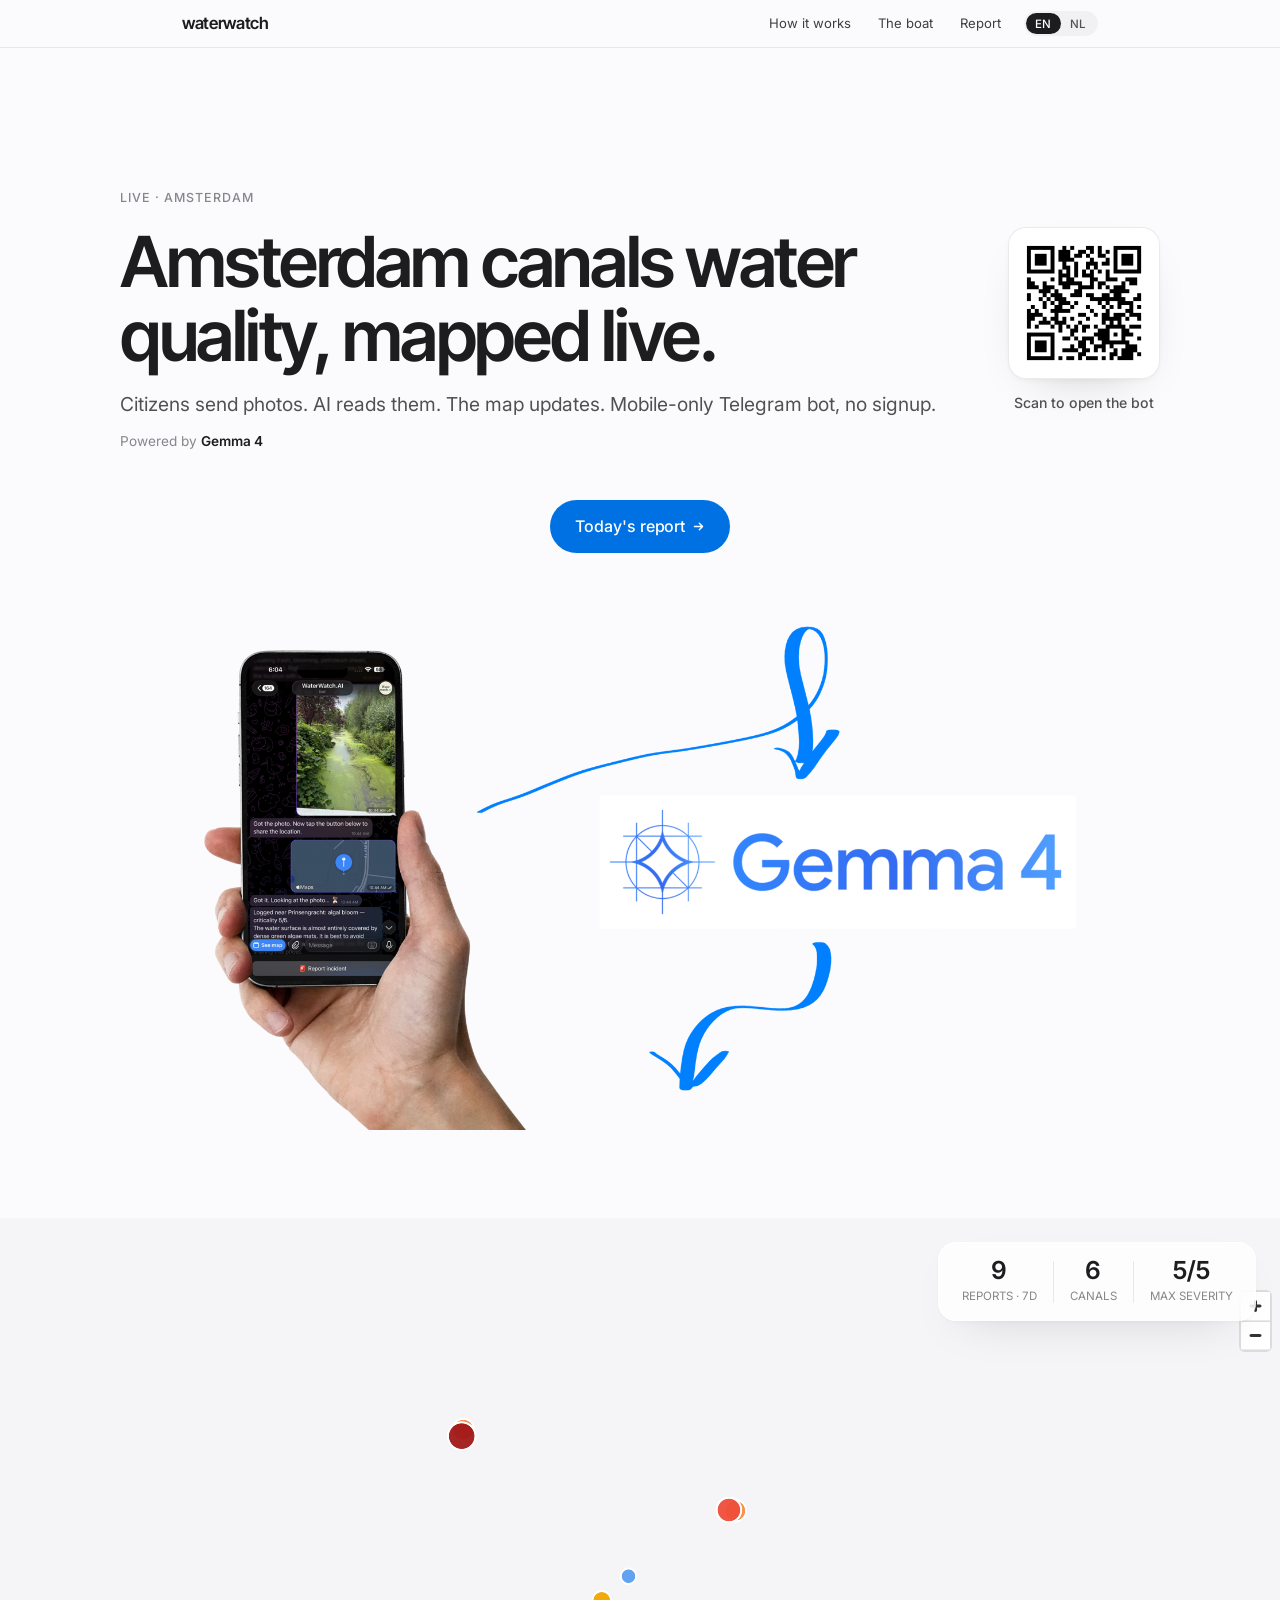
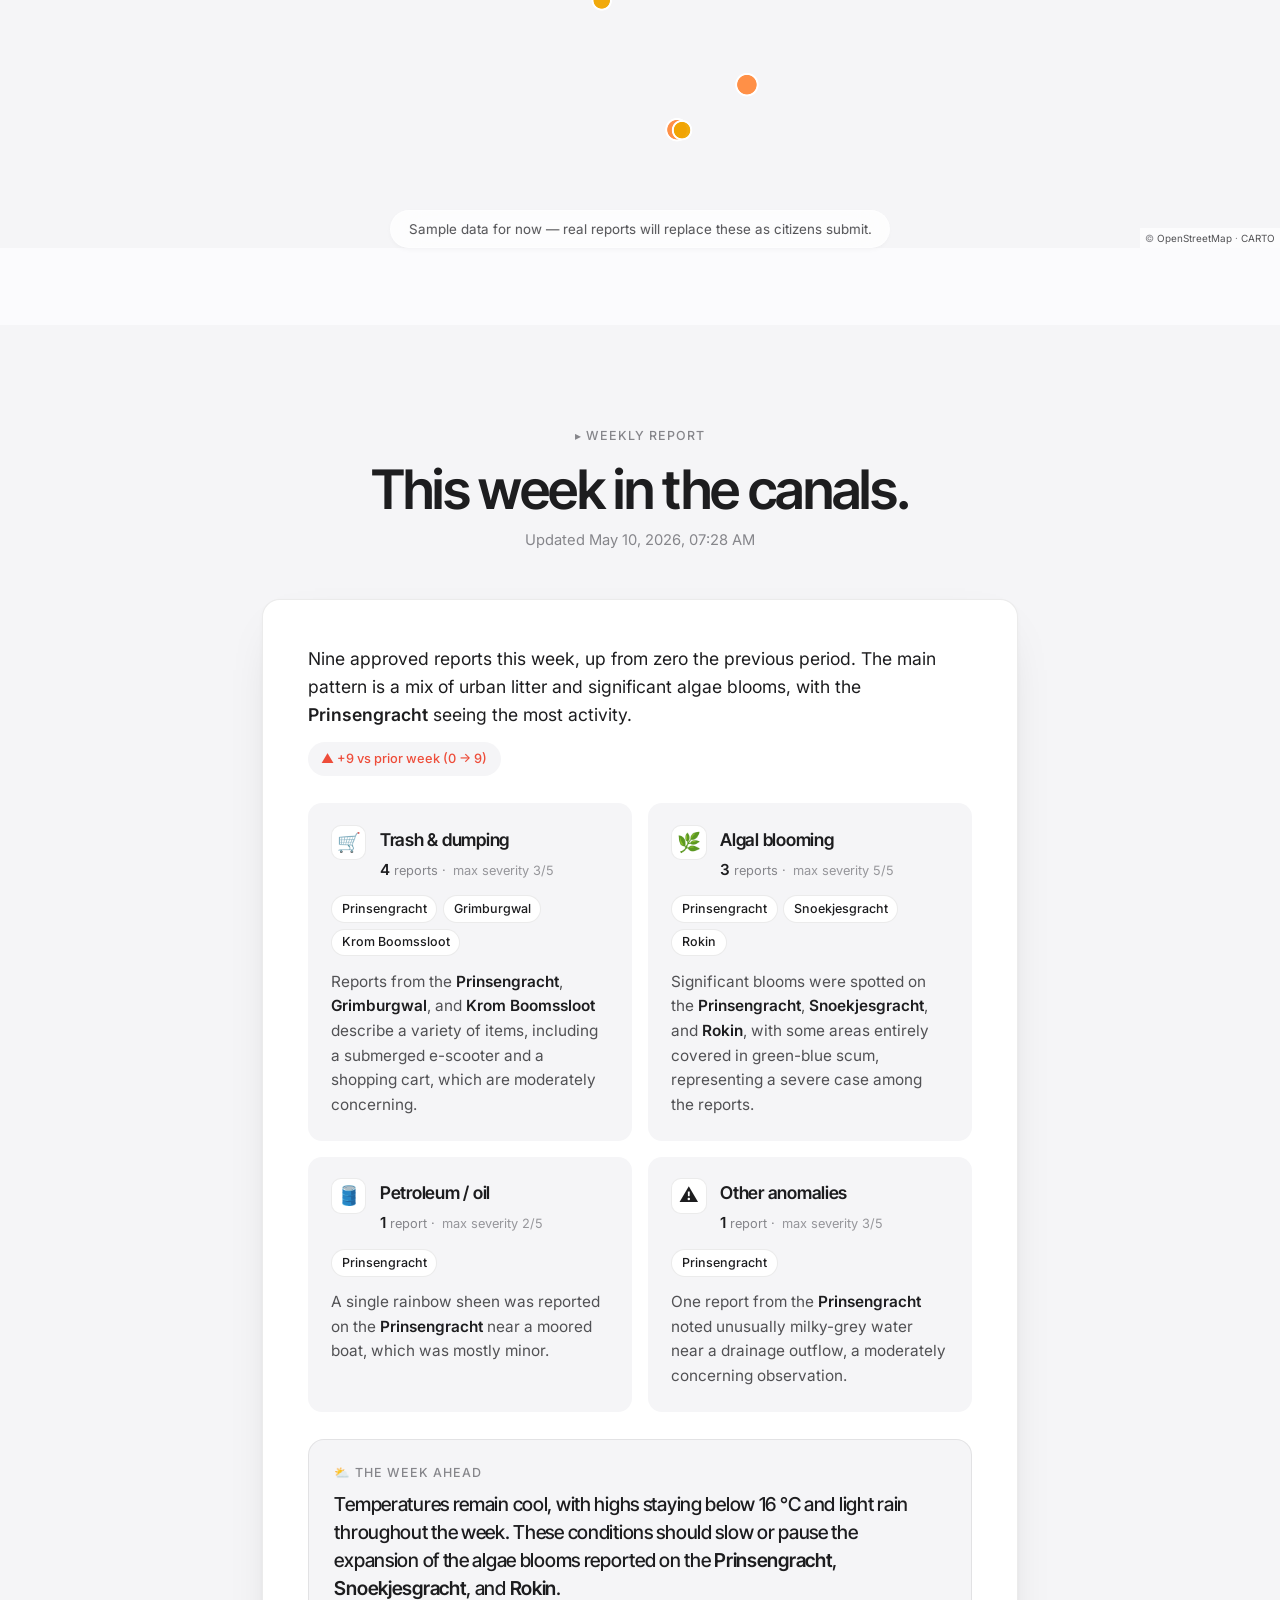
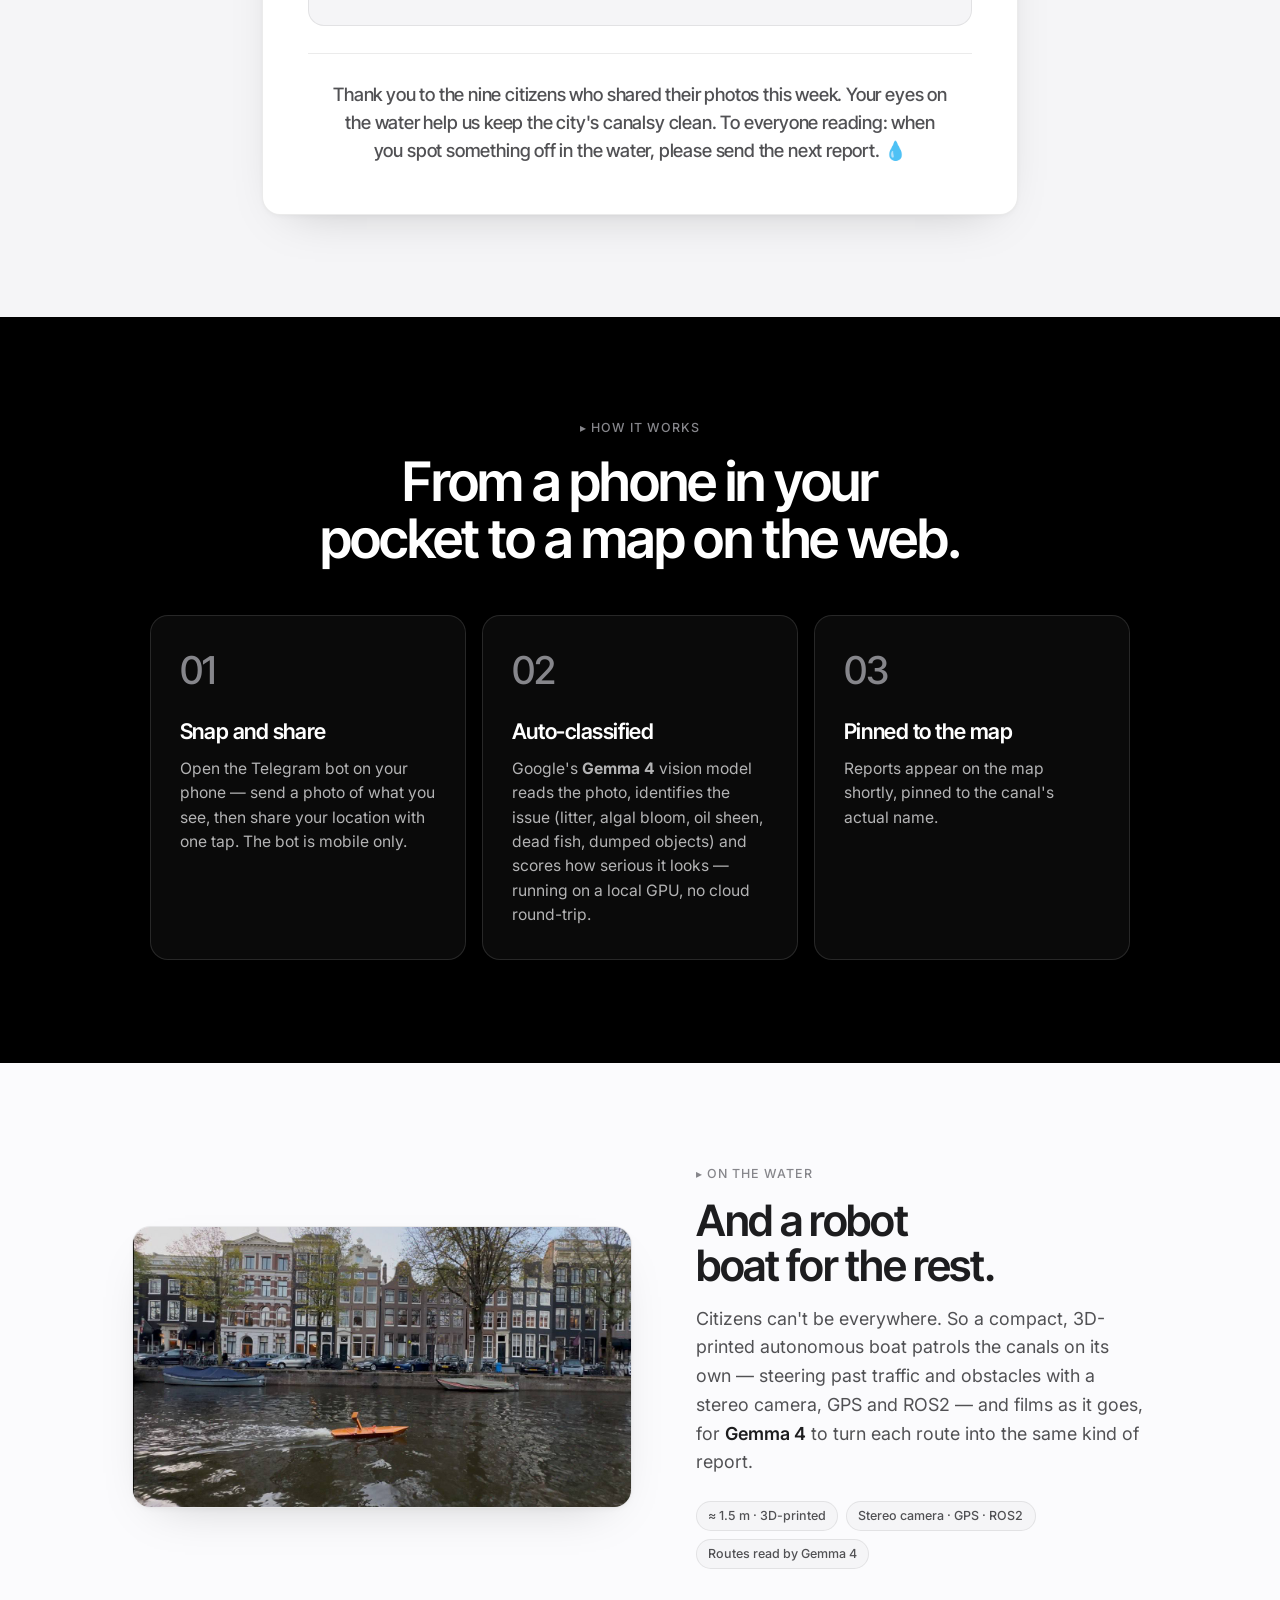
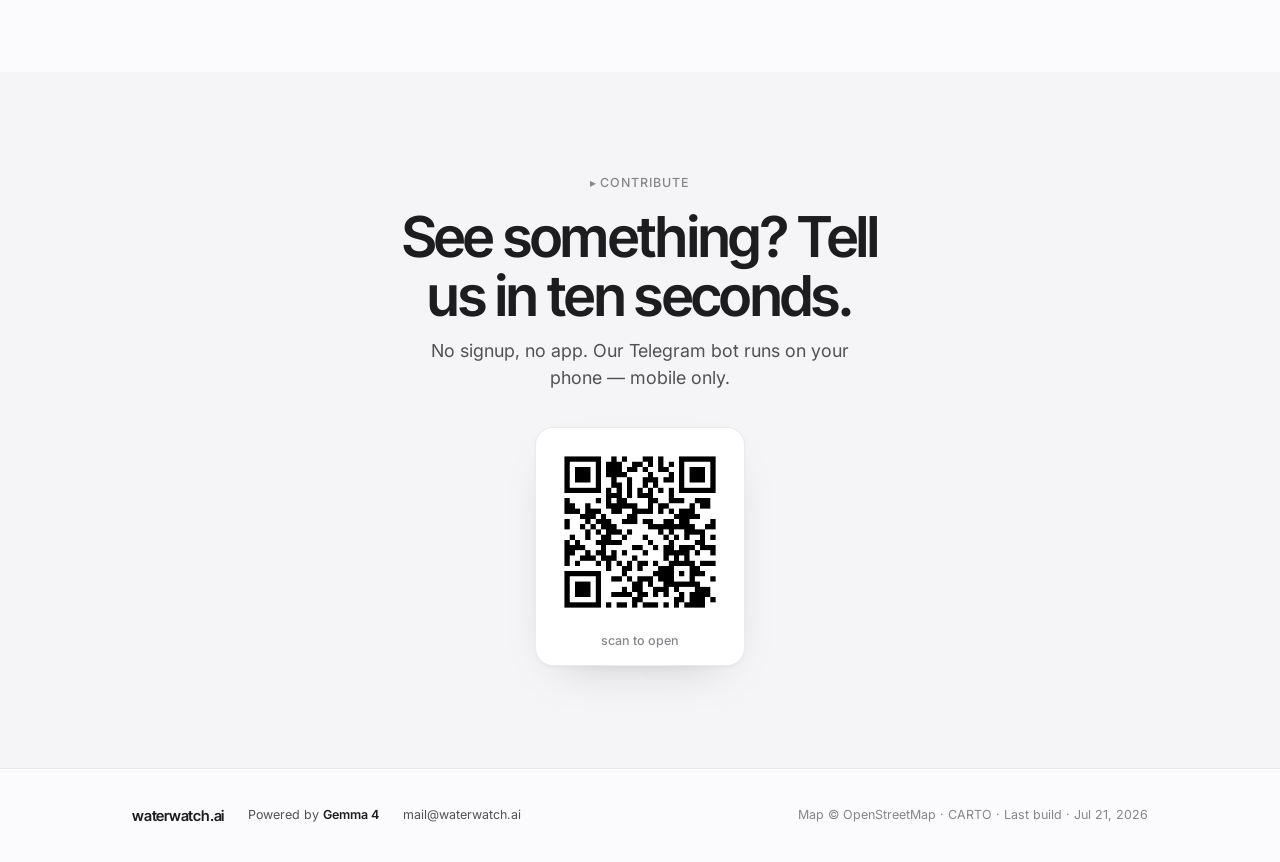
==== commit 56aea9eb: "Site update 2026-07-21T01:04:30Z" ====
--- a/index.html
+++ b/index.html
@@ -29,6 +29,7 @@
       <a class="brand" href="#top">waterwatch</a>
       <nav class="nav">
         <a href="#how" data-i18n="nav.how">How it works</a>
+        <a href="#boat" data-i18n="nav.boat">The boat</a>
         <a href="#report" data-i18n="nav.report">This week</a>
       </nav>
       <div class="lang">
@@ -161,6 +162,29 @@
       </div>
     </section>
 
+    <!-- AUTONOMOUS BOAT — the second data source, kept deliberately brief -->
+    <section class="boat-section" id="boat" aria-label="Autonomous monitoring boat">
+      <div class="container">
+        <div class="boat-grid">
+          <figure class="boat-media">
+            <img src="img/boat_orange.jpeg"
+                 alt="WaterWatch's orange autonomous monitoring boat on an Amsterdam canal"
+                 width="1280" height="720" loading="lazy">
+          </figure>
+          <div class="boat-text">
+            <p class="eyebrow" data-i18n="boat.eyebrow">▸ ON THE WATER</p>
+            <h2 class="section-title" data-i18n="boat.title">And a robot boat for the rest.</h2>
+            <p class="boat-body" data-i18n="boat.body">Citizens can't be everywhere. So a compact, 3D-printed autonomous boat patrols the canals on its own — steering past traffic and obstacles with a stereo camera, GPS and ROS2 — and films as it goes, for <strong>Gemma 4</strong> to turn each route into the same kind of report.</p>
+            <ul class="boat-specs">
+              <li data-i18n="boat.spec1">≈ 1.5 m · 3D-printed</li>
+              <li data-i18n="boat.spec2">Stereo camera · GPS · ROS2</li>
+              <li data-i18n="boat.spec3">Routes read by Gemma 4</li>
+            </ul>
+          </div>
+        </div>
+      </div>
+    </section>
+
     <!-- CTA -->
     <section class="cta-banner">
       <div class="container container-narrow">
@@ -187,6 +211,7 @@
         <div class="footer-row">
           <span class="footer-brand">waterwatch.ai</span>
           <span class="footer-powered" data-i18n="footer.poweredBy">Powered by <strong>Gemma 4</strong></span>
+          <a class="footer-contact" href="mailto:mail@waterwatch.ai">mail@waterwatch.ai</a>
           <span class="footer-meta">Map © OpenStreetMap · CARTO  ·  <span id="footer-updated"></span></span>
         </div>
       </div>
--- a/style.css
+++ b/style.css
@@ -557,7 +557,7 @@
 /* ============================================================
  * Section common
  * ============================================================ */
-section.report-section, section.how, section.cta-banner {
+section.report-section, section.how, section.boat-section, section.cta-banner {
   padding: clamp(4.5rem, 8vw, 8rem) 0;
 }
 
@@ -808,6 +808,69 @@
 }
 
 /* ============================================================
+ * Autonomous boat — image + a short note: the second data source.
+ * Photo left, text right on desktop; stacked on mobile.
+ * ============================================================ */
+.boat-section { background: var(--bg); }
+
+.boat-grid {
+  display: grid;
+  grid-template-columns: 1fr;
+  gap: clamp(2rem, 5vw, 4rem);
+  align-items: center;
+}
+@media (min-width: 880px) {
+  .boat-grid { grid-template-columns: 1.05fr 0.95fr; }
+}
+
+.boat-media {
+  border-radius: 18px;
+  overflow: hidden;
+  border: 1px solid var(--rule);
+  box-shadow: var(--shadow-card);
+}
+.boat-media img {
+  width: 100%;
+  height: auto;
+  display: block;
+}
+
+.boat-text { max-width: 42ch; }
+.boat-text .eyebrow { margin-bottom: 0.9rem; }
+.boat-text .section-title {
+  text-align: left;
+  margin: 0 0 1rem;
+  max-width: none;
+  font-size: clamp(1.9rem, 3.4vw, 2.7rem);
+}
+
+.boat-body {
+  font-family: var(--sans);
+  font-size: clamp(1rem, 1.4vw, 1.15rem);
+  line-height: 1.6;
+  color: var(--text-soft);
+}
+.boat-body strong { color: var(--text); font-weight: 600; }
+
+.boat-specs {
+  display: flex;
+  flex-wrap: wrap;
+  gap: 0.5rem;
+  margin-top: 1.5rem;
+}
+.boat-specs li {
+  font-family: var(--sans);
+  font-size: 0.78rem;
+  font-weight: 500;
+  color: var(--text-soft);
+  background: var(--bg-gray);
+  border: 1px solid var(--rule);
+  padding: 0.3rem 0.7rem;
+  border-radius: 999px;
+  white-space: nowrap;
+}
+
+/* ============================================================
  * CTA banner — centered, big
  * ============================================================ */
 .cta-banner { background: var(--bg-gray); text-align: center; }
@@ -895,6 +958,14 @@
   color: var(--text);
   font-weight: 600;
 }
+.footer-contact {
+  color: var(--text-soft);
+  text-decoration: none;
+}
+.footer-contact:hover {
+  color: var(--text);
+  text-decoration: underline;
+}
 .footer-meta { margin-left: auto; }
 
 @media (prefers-reduced-motion: reduce) {
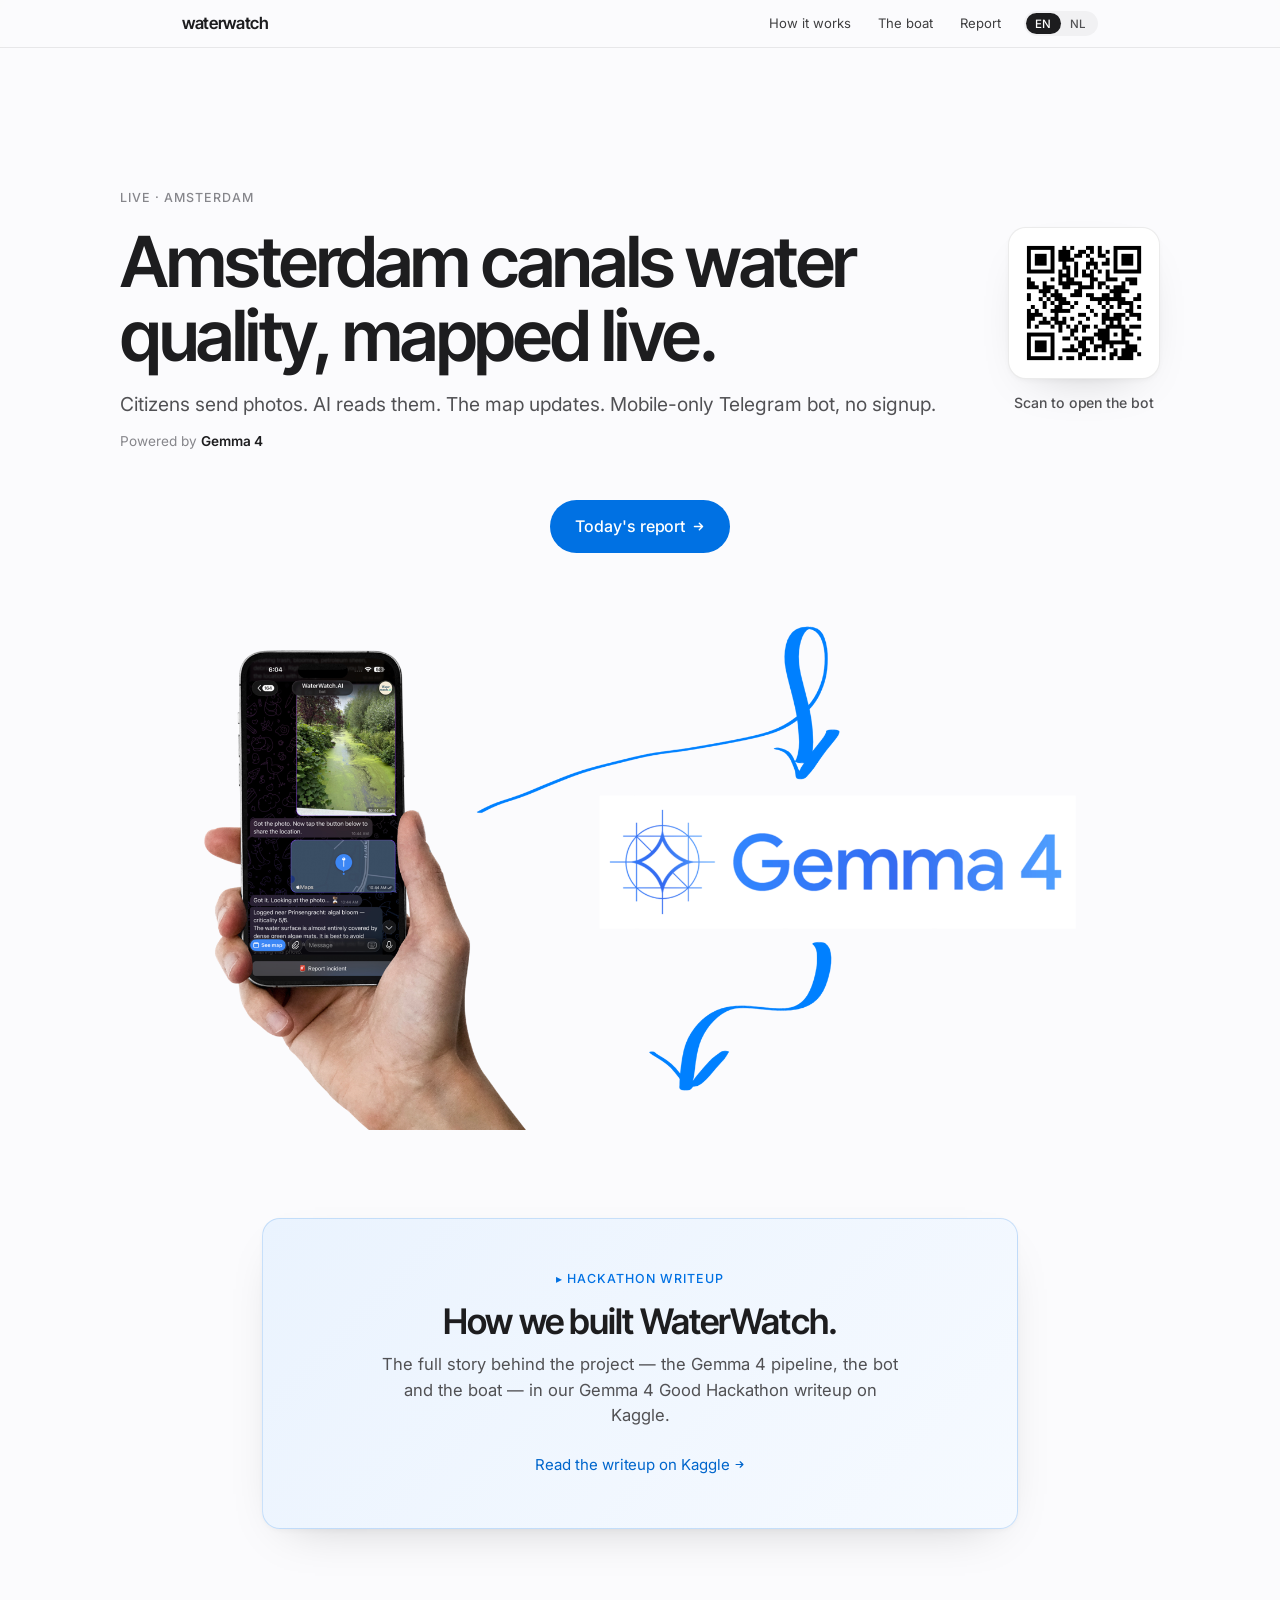
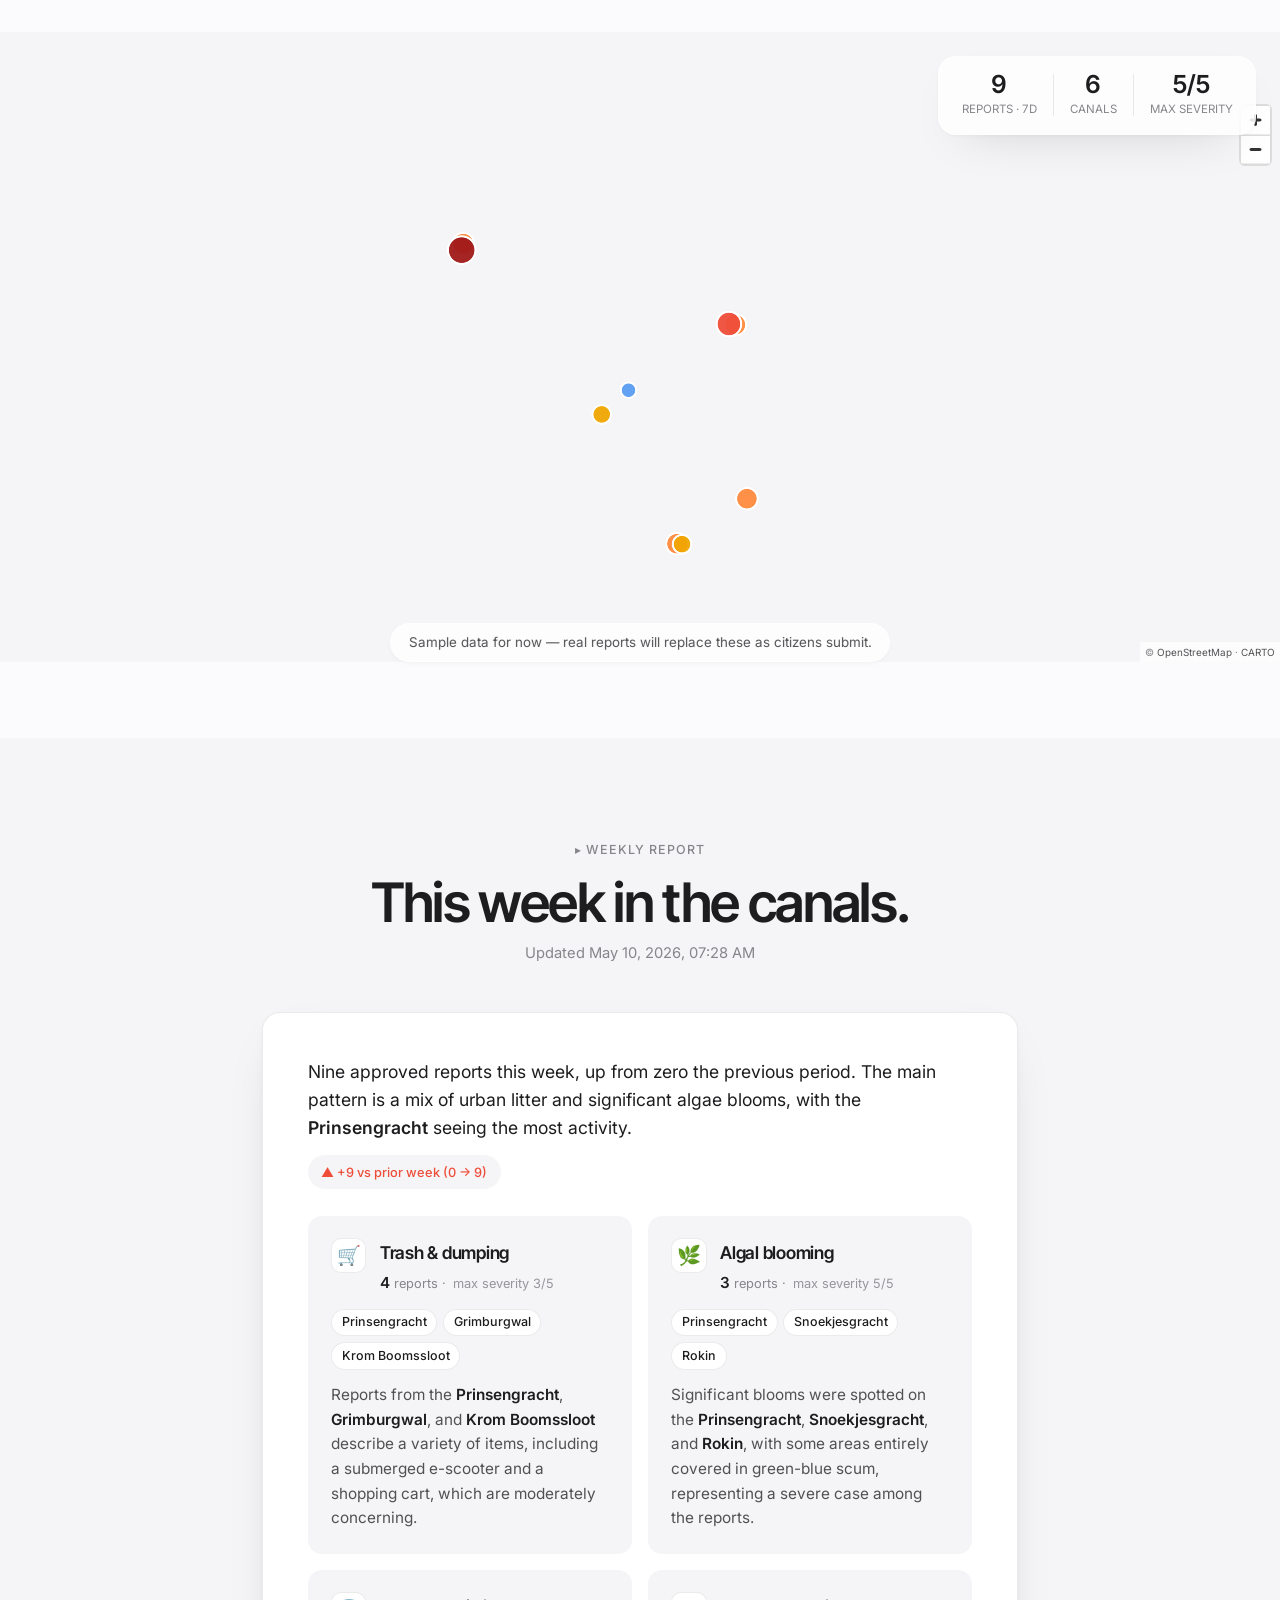
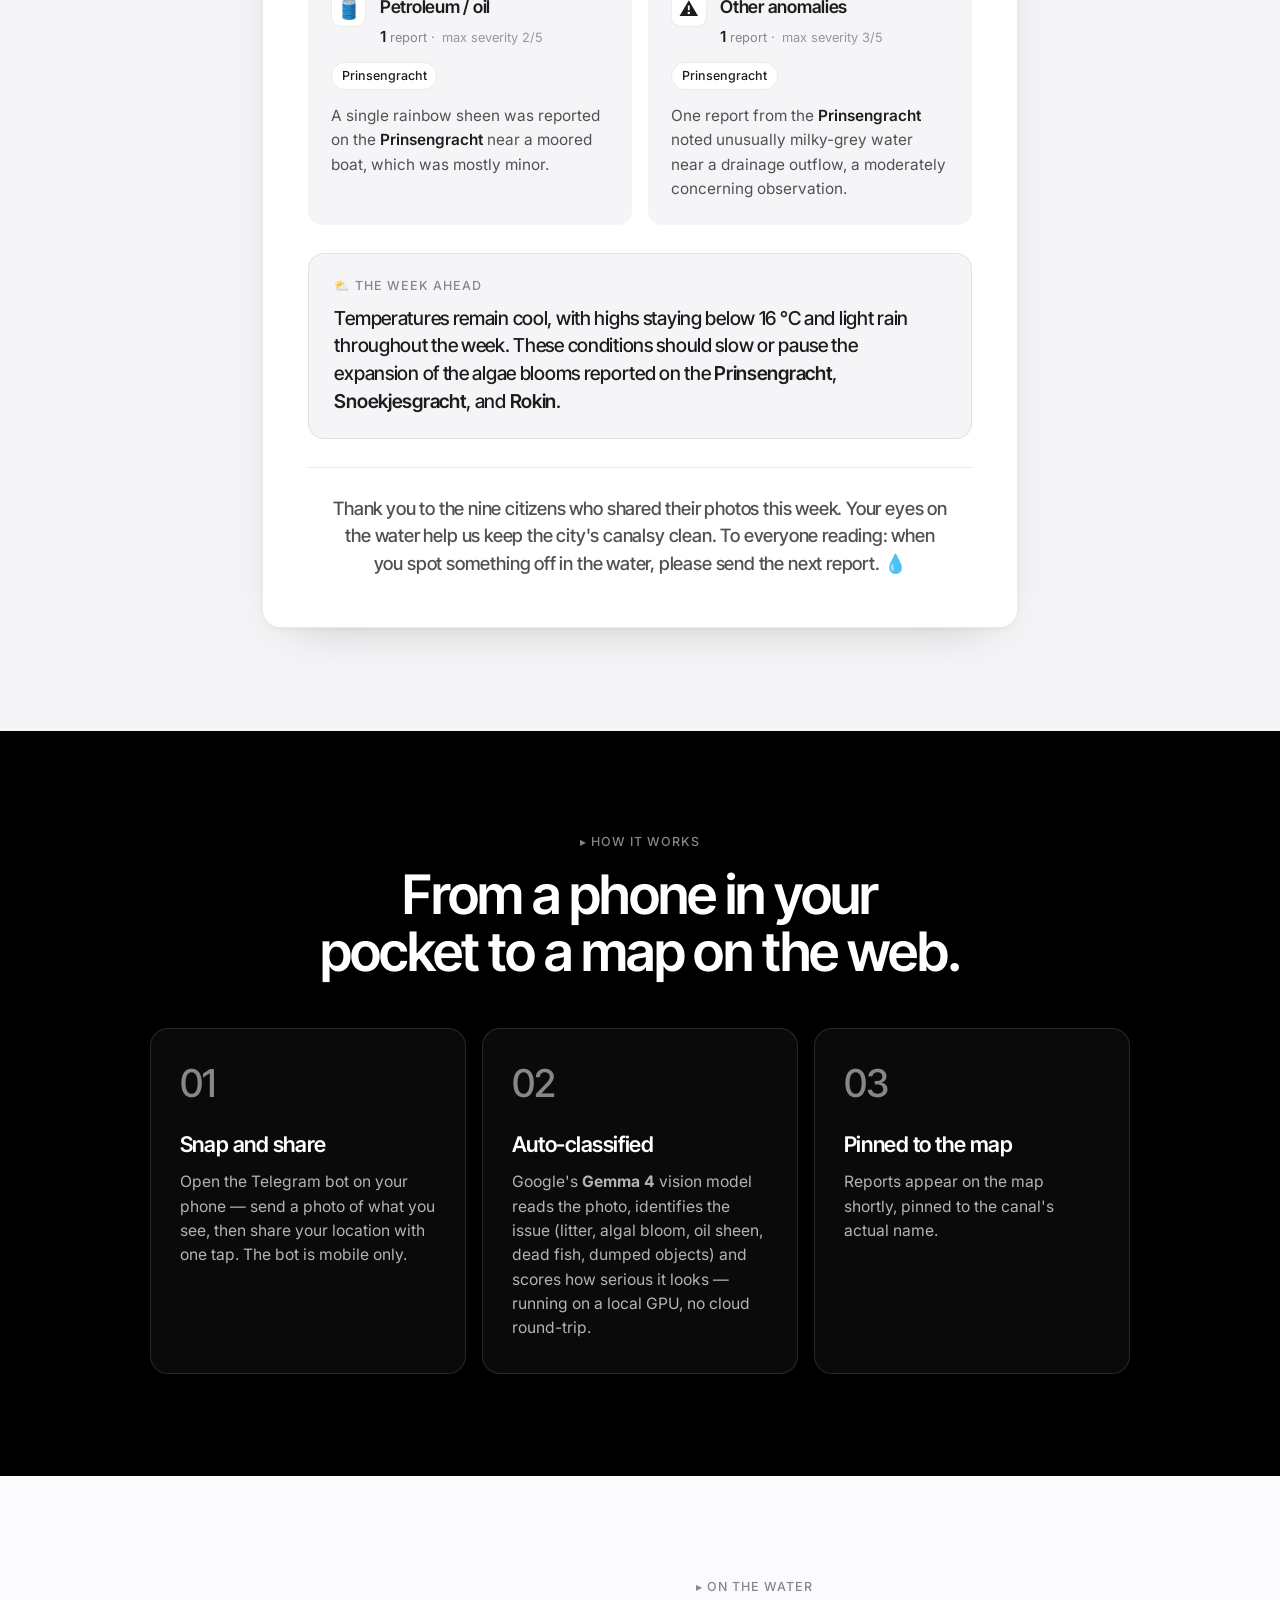
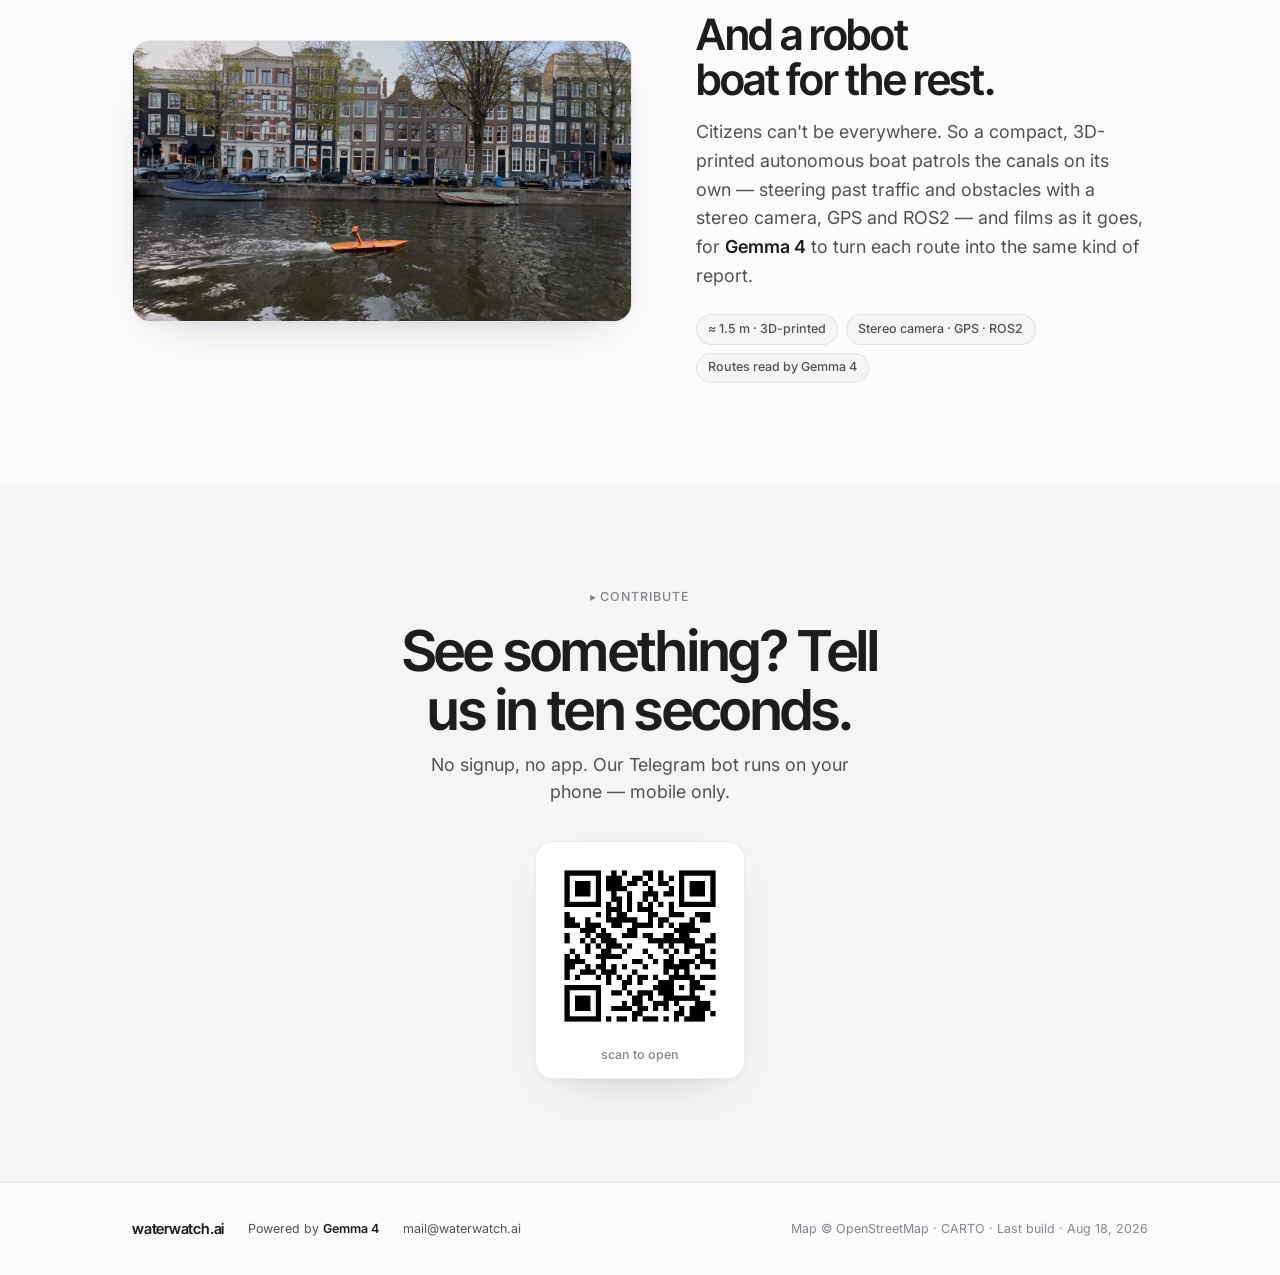
==== commit 25029f23: "Site update 2026-08-18T18:51:50Z" ====
--- a/index.html
+++ b/index.html
@@ -90,6 +90,21 @@
                alt="Telegram bot photo flowing into the Gemma 4 vision model"
                width="1567" height="894" loading="lazy">
         </figure>
+      </div>
+    </section>
+
+    <!-- WRITEUP HIGHLIGHT — link to the Kaggle hackathon writeup -->
+    <section class="writeup-strip" aria-label="Hackathon writeup">
+      <div class="container container-narrow">
+        <div class="writeup-card">
+          <p class="eyebrow" data-i18n="writeup.eyebrow">HACKATHON WRITEUP</p>
+          <h2 class="writeup-title" data-i18n="writeup.title">How we built WaterWatch.</h2>
+          <p class="writeup-sub" data-i18n="writeup.sub">The full story behind the project — the Gemma 4 pipeline, the bot and the boat — in our Gemma 4 Good Hackathon writeup on Kaggle.</p>
+          <a class="btn-link" href="https://www.kaggle.com/competitions/gemma-4-good-hackathon/writeups/new-writeup-1778609511724" target="_blank" rel="noopener">
+            <span data-i18n="writeup.cta">Read the writeup on Kaggle</span>
+            <svg viewBox="0 0 16 16" width="11" height="11" aria-hidden="true"><use href="#i-arrow"/></svg>
+          </a>
+        </div>
       </div>
     </section>
 
--- a/style.css
+++ b/style.css
@@ -871,6 +871,49 @@
 }
 
 /* ============================================================
+ * Writeup highlight — blue-tinted card linking to the Kaggle
+ * hackathon writeup. Sits between the hero and the map.
+ * ============================================================ */
+.writeup-strip {
+  background: var(--bg);
+  padding: 0 0 clamp(4.5rem, 8vw, 8rem);
+}
+
+.writeup-card {
+  text-align: center;
+  background: linear-gradient(135deg, #eaf3fe, #f6faff);
+  border: 1px solid rgba(0, 113, 227, 0.18);
+  border-radius: 18px;
+  padding: clamp(2.2rem, 4.5vw, 3.2rem) clamp(1.4rem, 4vw, 3rem);
+  box-shadow: var(--shadow-card);
+}
+.writeup-card .eyebrow {
+  color: var(--blue);
+  margin-bottom: 0.8rem;
+}
+
+.writeup-title {
+  font-family: var(--display);
+  font-weight: 600;
+  font-size: clamp(1.6rem, 2.8vw, 2.2rem);
+  line-height: 1.1;
+  letter-spacing: -0.025em;
+  color: var(--text);
+  margin: 0 auto 0.7rem;
+  max-width: 24ch;
+  text-wrap: balance;
+}
+
+.writeup-sub {
+  font-family: var(--sans);
+  font-size: clamp(0.98rem, 1.3vw, 1.08rem);
+  line-height: 1.55;
+  color: var(--text-soft);
+  max-width: 52ch;
+  margin: 0 auto 1.4rem;
+}
+
+/* ============================================================
  * CTA banner — centered, big
  * ============================================================ */
 .cta-banner { background: var(--bg-gray); text-align: center; }
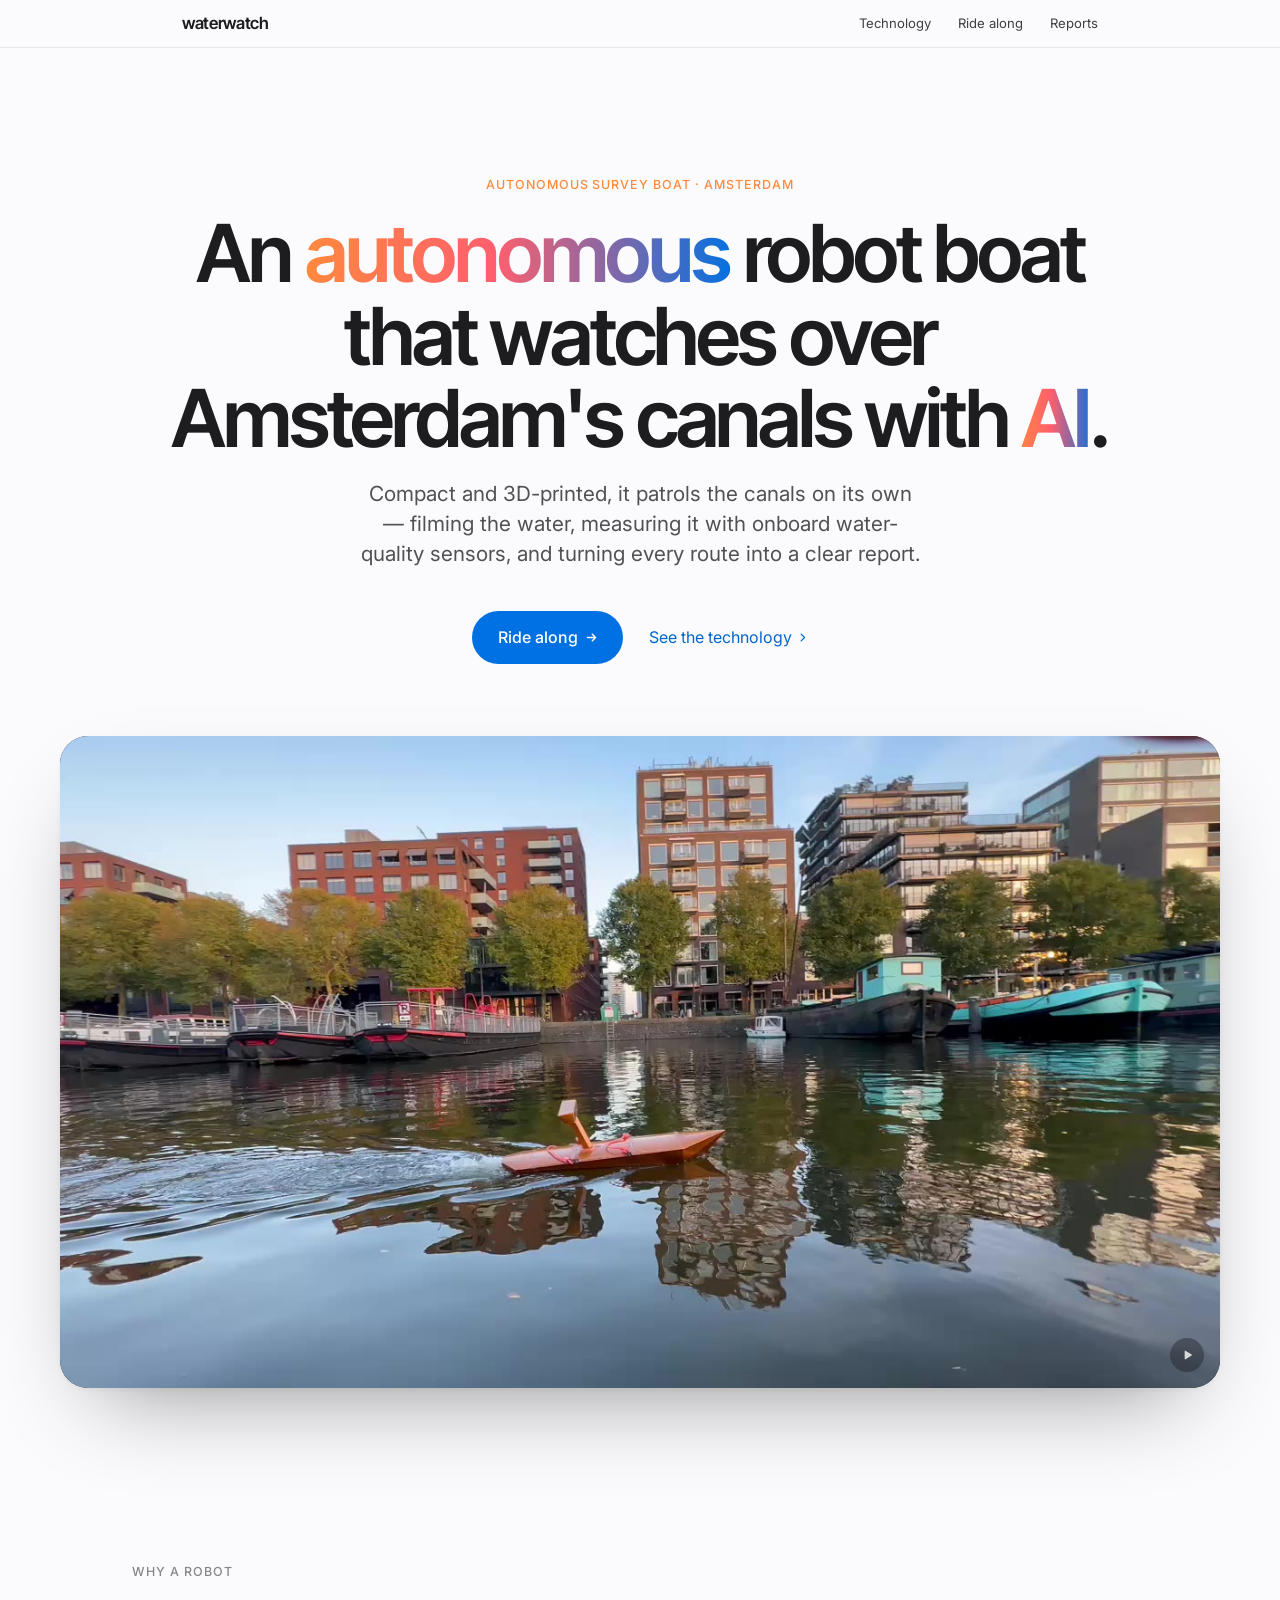
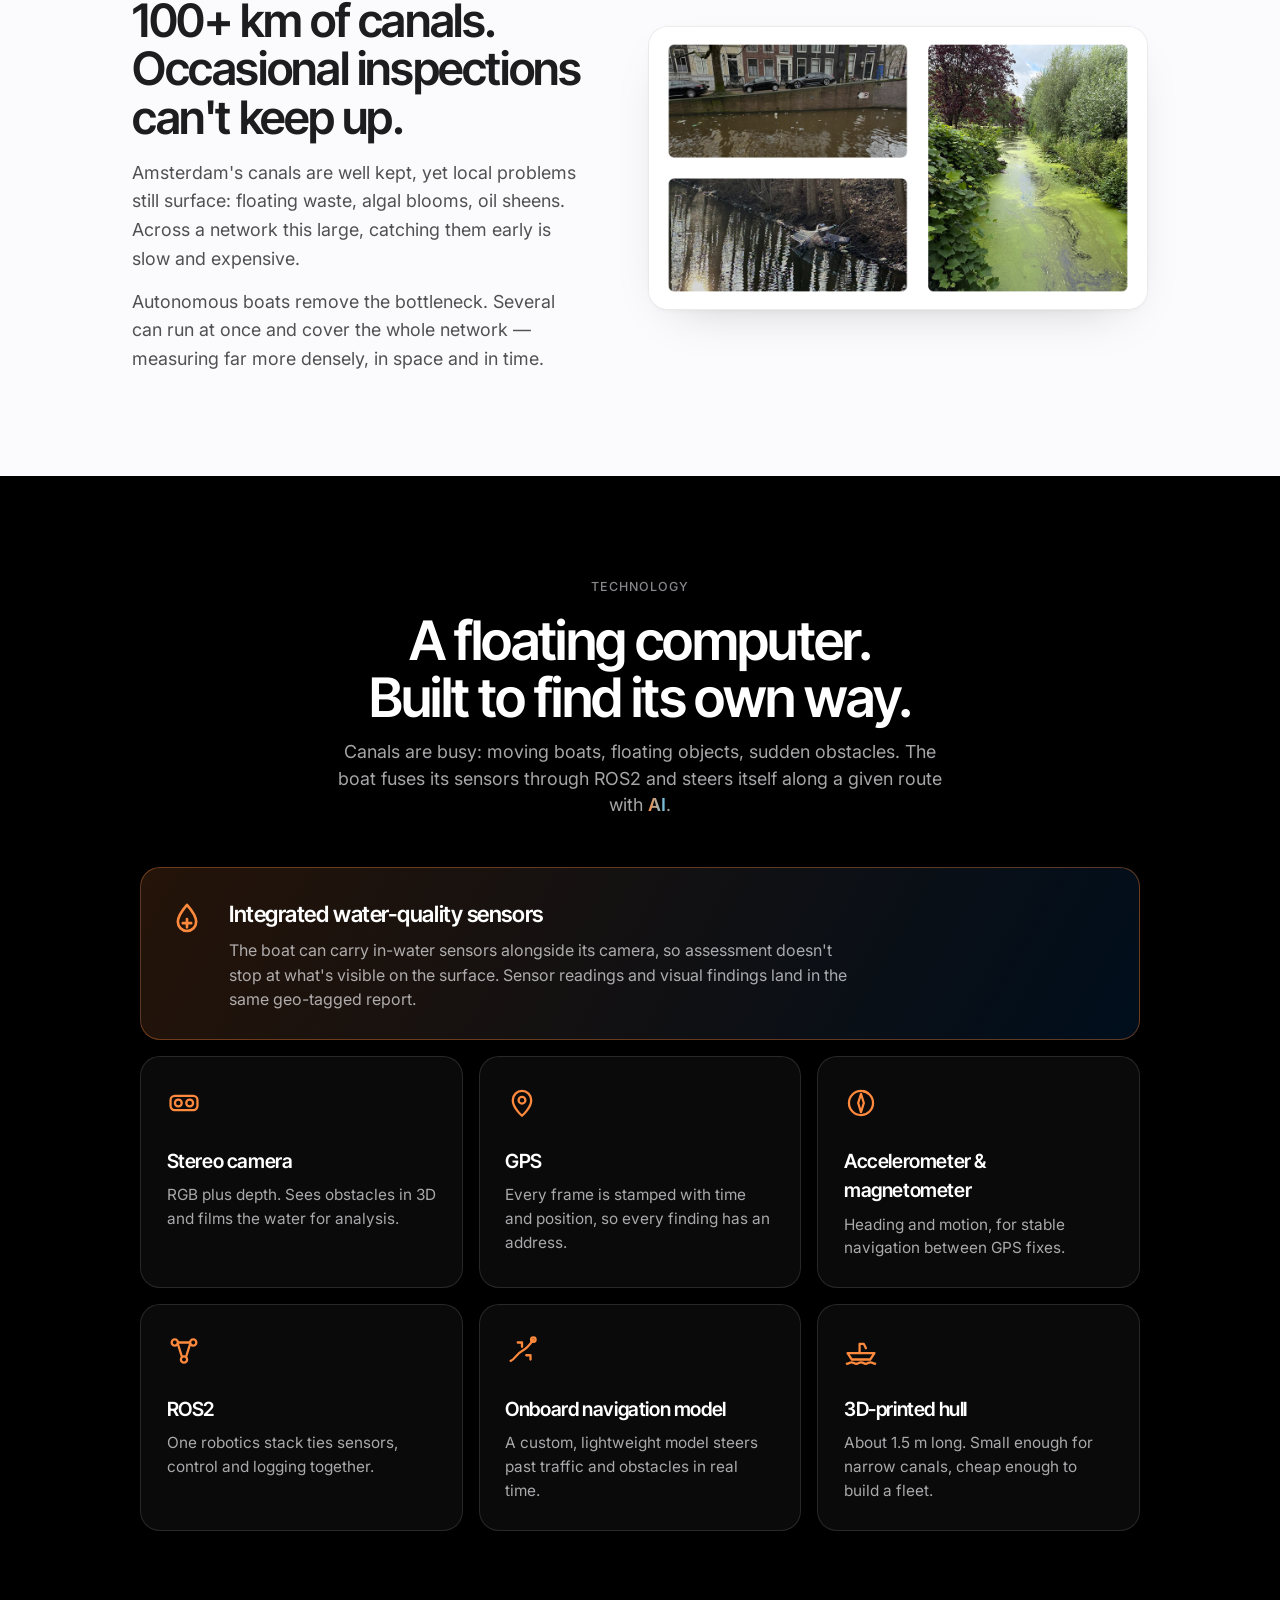
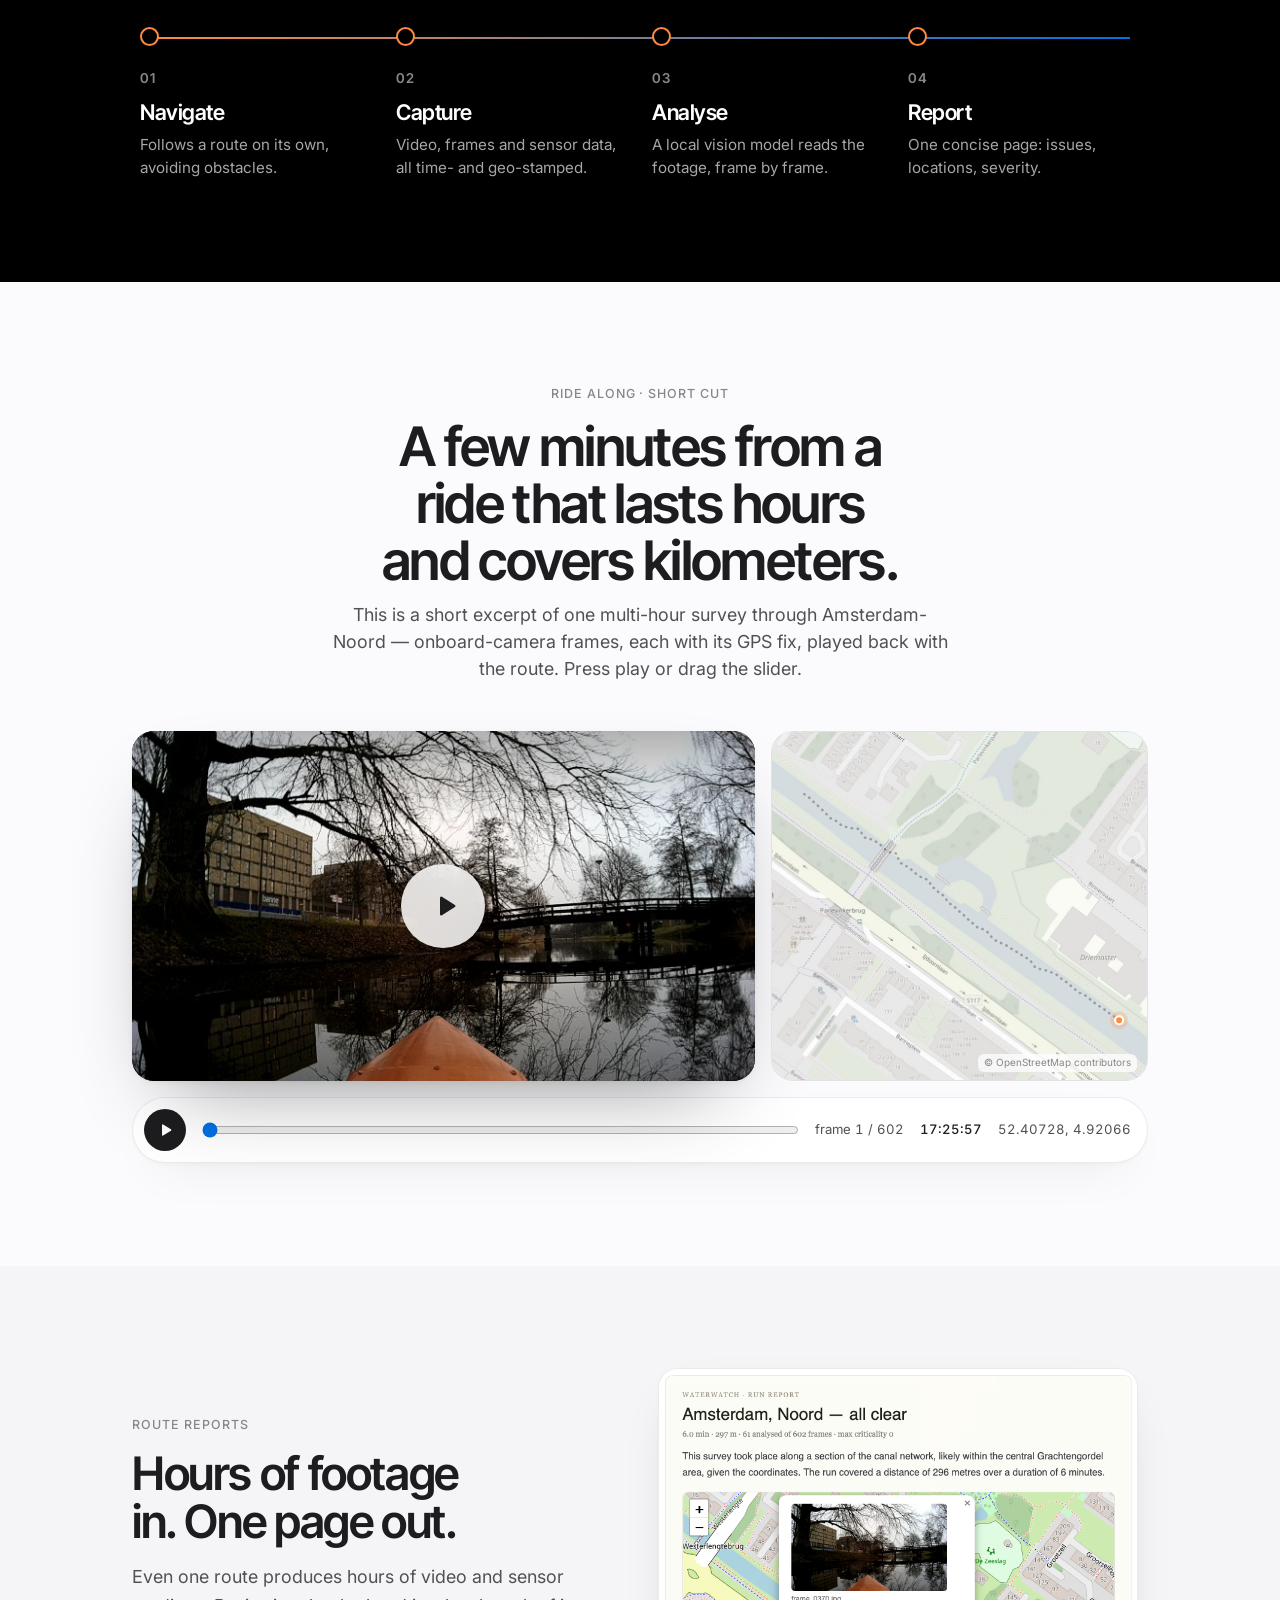
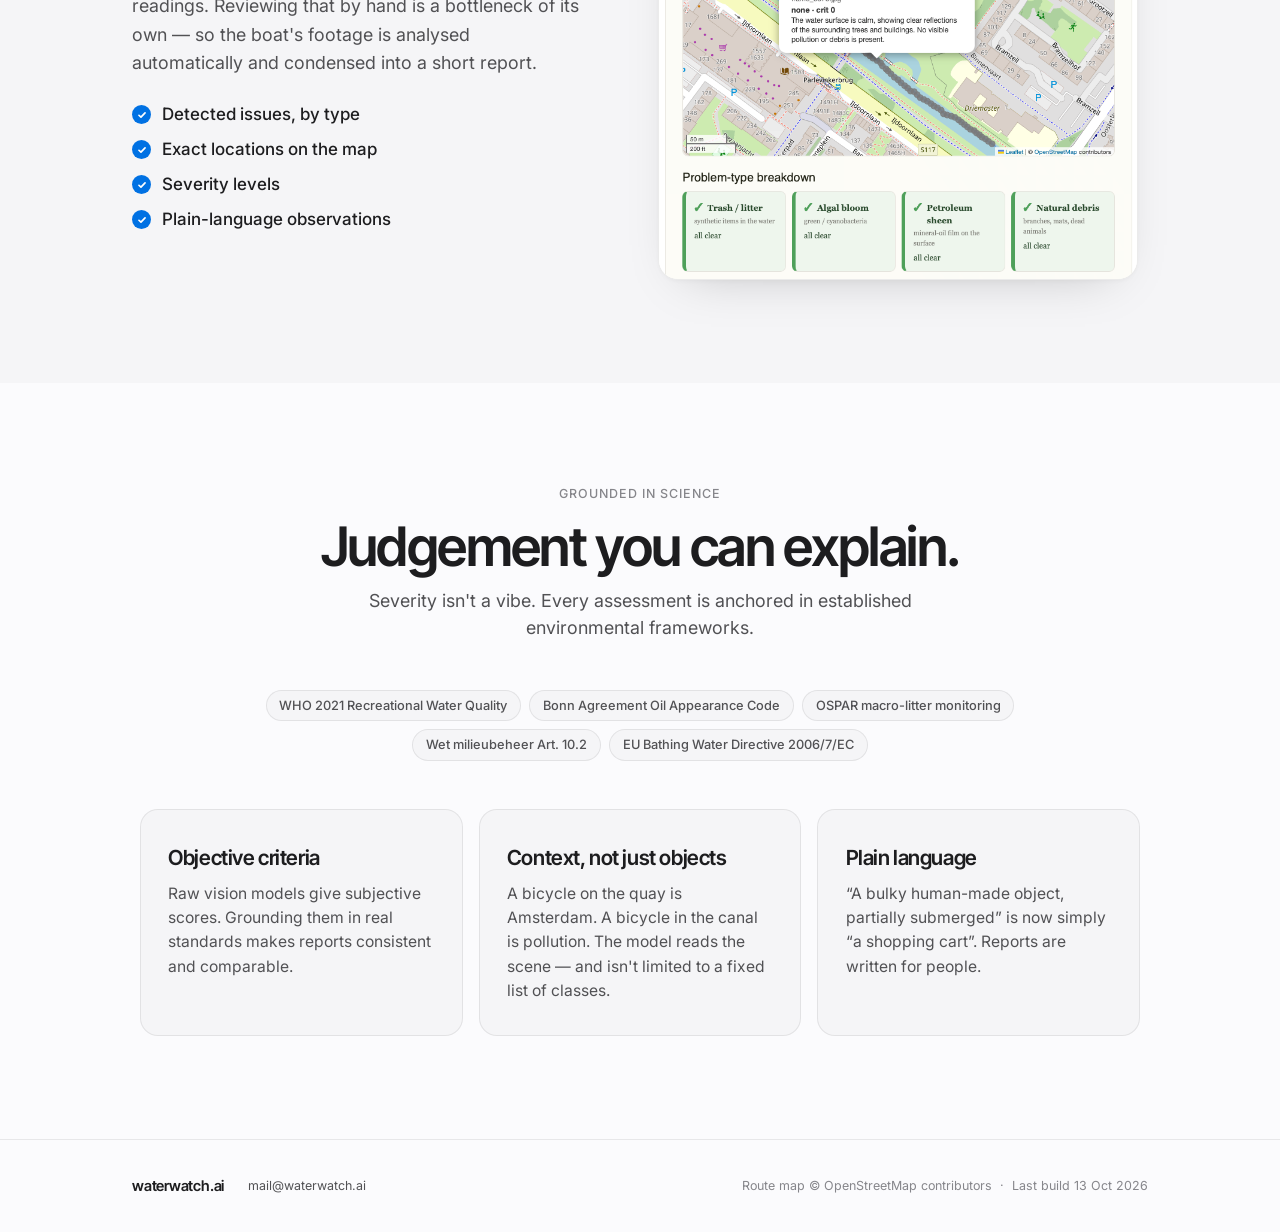
==== commit d8569af6: "Site update 2026-10-13T18:26:39Z" ====
--- a/index.html
+++ b/index.html
@@ -2,11 +2,10 @@
 <html lang="en">
 <head>
   <meta charset="utf-8">
-  <title>WaterWatch.ai — Amsterdam canals water quality, live</title>
+  <title>WaterWatch.ai — an autonomous boat for Amsterdam's canals</title>
   <meta name="viewport" content="width=device-width, initial-scale=1">
-  <meta name="description" content="Live citizen-reported water quality map for Amsterdam canals.">
+  <meta name="description" content="A compact, 3D-printed autonomous boat that patrols Amsterdam's canals and turns every route into a clear water-quality report.">
   <meta name="theme-color" content="#fbfbfd">
-  <link rel="stylesheet" href="vendor/maplibre-gl.css">
   <link rel="preconnect" href="https://fonts.googleapis.com">
   <link rel="preconnect" href="https://fonts.gstatic.com" crossorigin>
   <link href="https://fonts.googleapis.com/css2?family=Inter+Tight:wght@500;600;700&family=Inter:wght@400;500;600&display=swap" rel="stylesheet">
@@ -20,6 +19,21 @@
       <symbol id="i-chev" viewBox="0 0 16 16">
         <path d="M6 3l5 5-5 5" stroke="currentColor" stroke-width="1.7" fill="none" stroke-linecap="round" stroke-linejoin="round"/>
       </symbol>
+      <symbol id="i-play" viewBox="0 0 24 24">
+        <path d="M8 5.5v13a1 1 0 0 0 1.52.85l10.4-6.5a1 1 0 0 0 0-1.7L9.52 4.65A1 1 0 0 0 8 5.5z" fill="currentColor"/>
+      </symbol>
+      <symbol id="i-pause" viewBox="0 0 24 24">
+        <rect x="6.5" y="5" width="4" height="14" rx="1.2" fill="currentColor"/>
+        <rect x="13.5" y="5" width="4" height="14" rx="1.2" fill="currentColor"/>
+      </symbol>
+      <!-- Tech icons: 24×24, 1.6 stroke -->
+      <symbol id="t-camera" viewBox="0 0 24 24"><g fill="none" stroke="currentColor" stroke-width="1.6" stroke-linecap="round" stroke-linejoin="round"><rect x="2.5" y="7" width="19" height="10" rx="3"/><circle cx="8" cy="12" r="2.4"/><circle cx="16" cy="12" r="2.4"/></g></symbol>
+      <symbol id="t-gps" viewBox="0 0 24 24"><g fill="none" stroke="currentColor" stroke-width="1.6" stroke-linecap="round" stroke-linejoin="round"><path d="M12 21s-6.5-5.6-6.5-11a6.5 6.5 0 0 1 13 0c0 5.4-6.5 11-6.5 11z"/><circle cx="12" cy="10" r="2.4"/></g></symbol>
+      <symbol id="t-imu" viewBox="0 0 24 24"><g fill="none" stroke="currentColor" stroke-width="1.6" stroke-linecap="round" stroke-linejoin="round"><circle cx="12" cy="12" r="8.5"/><path d="M12 5.5l2 6.5-2 6.5-2-6.5z"/></g></symbol>
+      <symbol id="t-ros" viewBox="0 0 24 24"><g fill="none" stroke="currentColor" stroke-width="1.6" stroke-linecap="round" stroke-linejoin="round"><circle cx="5.5" cy="6" r="2.2"/><circle cx="18.5" cy="6" r="2.2"/><circle cx="12" cy="18" r="2.2"/><path d="M7.6 6.8l2.9 9.2M16.4 6.8l-2.9 9.2M7.7 6h8.6"/></g></symbol>
+      <symbol id="t-nav" viewBox="0 0 24 24"><g fill="none" stroke="currentColor" stroke-width="1.6" stroke-linecap="round" stroke-linejoin="round"><path d="M4 19c3-1 4-5 8-7s6-5 8-8"/><circle cx="20" cy="4" r="1.6"/><path d="M9 6h3v3M15 15h3v3"/></g></symbol>
+      <symbol id="t-hull" viewBox="0 0 24 24"><g fill="none" stroke="currentColor" stroke-width="1.6" stroke-linecap="round" stroke-linejoin="round"><path d="M2.5 13.5h19l-3 4.5h-13z"/><path d="M11 13.5V7h3l1.5 3"/><path d="M2 21c1.7 0 1.7-1 3.3-1s1.7 1 3.4 1 1.6-1 3.3-1 1.7 1 3.3 1 1.7-1 3.4-1 1.6 1 3.3 1"/></g></symbol>
+      <symbol id="t-probe" viewBox="0 0 24 24"><g fill="none" stroke="currentColor" stroke-width="1.6" stroke-linecap="round" stroke-linejoin="round"><path d="M12 3.5s-5.5 6.2-5.5 10.2a5.5 5.5 0 0 0 11 0C17.5 9.7 12 3.5 12 3.5z"/><path d="M9.5 14.5h5M12 12v5"/></g></symbol>
     </defs>
   </svg>
 </head>
@@ -28,195 +42,219 @@
     <div class="topbar-row">
       <a class="brand" href="#top">waterwatch</a>
       <nav class="nav">
-        <a href="#how" data-i18n="nav.how">How it works</a>
-        <a href="#boat" data-i18n="nav.boat">The boat</a>
-        <a href="#report" data-i18n="nav.report">This week</a>
+        <a href="#tech">Technology</a>
+        <a href="#ride">Ride along</a>
+        <a href="#report">Reports</a>
       </nav>
-      <div class="lang">
-        <button type="button" data-lang="en">EN</button>
-        <button type="button" data-lang="nl">NL</button>
-      </div>
-      <a id="header-cta" class="btn btn-mini mobile-only" href="#" target="_blank" rel="noopener">
-        <span data-i18n="cta.openBotShort">Open</span>
-        <svg viewBox="0 0 16 16" width="11" height="11" aria-hidden="true"><use href="#i-arrow"/></svg>
-      </a>
     </div>
   </header>
 
   <main>
-    <!-- HERO — split: text left, QR right (desktop); centered stack (mobile). -->
+    <!-- HERO — statement, then the boat itself at scale -->
     <section class="hero" aria-label="Intro">
       <div class="hero-content">
-        <div class="hero-grid">
-          <div class="hero-text">
-            <p class="eyebrow" data-i18n="hero.eyebrow">LIVE · AMSTERDAM</p>
-            <h1 class="hero-title" data-i18n="hero.title">Amsterdam canals water quality, mapped live.</h1>
-            <p class="hero-sub" data-i18n="hero.sub">
-              Citizens send photos. AI reads them. The map updates.
-              Mobile-only Telegram bot, no signup.
-            </p>
-            <p class="hero-powered" data-i18n="footer.poweredBy">Powered by <strong>Gemma 4</strong></p>
-          </div>
-          <figure class="hero-qr desktop-only" aria-label="Open the bot from your phone">
-            <img id="qr-hero" class="qr-img" src="data/bot_qr.png"
-                 alt="QR code that opens the Telegram bot" hidden>
-            <figcaption data-i18n="hero.qrCaption">Scan to open the bot</figcaption>
-          </figure>
-        </div>
-
+        <p class="eyebrow">AUTONOMOUS SURVEY BOAT · AMSTERDAM</p>
+        <h1 class="hero-title">An <span class="hl">autonomous</span> robot boat that watches over Amsterdam's canals with <span class="hl">AI</span>.</h1>
+        <p class="hero-sub">Compact and 3D-printed, it patrols the canals on its own — filming the water, measuring it with onboard water-quality sensors, and turning every route into a clear report.</p>
         <div class="hero-cta-stack">
-          <!-- Mobile: primary action is opening the bot in Telegram -->
-          <a id="hero-cta" class="btn btn-primary btn-lg mobile-only"
-             href="#" target="_blank" rel="noopener">
-            <span data-i18n="cta.openBot">Open the bot</span>
+          <a class="btn btn-primary btn-lg" href="#ride">
+            <span>Ride along</span>
             <svg viewBox="0 0 16 16" width="13" height="13" aria-hidden="true"><use href="#i-arrow"/></svg>
           </a>
-          <!-- Desktop: bright pill goes to the weekly report -->
-          <a class="btn btn-primary btn-lg desktop-only" href="#report">
-            <span data-i18n="cta.todayReport">This week's report</span>
-            <svg viewBox="0 0 16 16" width="13" height="13" aria-hidden="true"><use href="#i-arrow"/></svg>
+          <a class="hero-link" href="#tech">
+            <span>See the technology</span>
+            <svg viewBox="0 0 16 16" width="11" height="11" aria-hidden="true"><use href="#i-chev"/></svg>
           </a>
-          <!-- Mobile secondary text link -->
-          <a class="hero-link mobile-only" href="#report">
-            <svg viewBox="0 0 16 16" width="11" height="11" aria-hidden="true"><use href="#i-chev"/></svg>
-            <span data-i18n="cta.todayReport">This week's report</span>
-          </a>
-        </div>
-
-        <!-- Product showcase: phone shot of the bot conversation
-             pointed at the Gemma 4 vision model that classifies it. -->
-        <figure class="hero-showcase">
-          <img src="img/hero-mockup.png"
-               alt="Telegram bot photo flowing into the Gemma 4 vision model"
-               width="1567" height="894" loading="lazy">
-        </figure>
-      </div>
-    </section>
-
-    <!-- WRITEUP HIGHLIGHT — link to the Kaggle hackathon writeup -->
-    <section class="writeup-strip" aria-label="Hackathon writeup">
-      <div class="container container-narrow">
-        <div class="writeup-card">
-          <p class="eyebrow" data-i18n="writeup.eyebrow">HACKATHON WRITEUP</p>
-          <h2 class="writeup-title" data-i18n="writeup.title">How we built WaterWatch.</h2>
-          <p class="writeup-sub" data-i18n="writeup.sub">The full story behind the project — the Gemma 4 pipeline, the bot and the boat — in our Gemma 4 Good Hackathon writeup on Kaggle.</p>
-          <a class="btn-link" href="https://www.kaggle.com/competitions/gemma-4-good-hackathon/writeups/new-writeup-1778609511724" target="_blank" rel="noopener">
-            <span data-i18n="writeup.cta">Read the writeup on Kaggle</span>
-            <svg viewBox="0 0 16 16" width="11" height="11" aria-hidden="true"><use href="#i-arrow"/></svg>
-          </a>
-        </div>
-      </div>
-    </section>
-
-    <!-- MAP SHOWCASE — the product, presented as its own block -->
-    <section class="map-section" id="map-section" aria-label="Live map">
-      <div id="map" aria-label="Live map of approved water-quality reports"></div>
-
-      <!-- Glass stats card (top-right on desktop, static on mobile) -->
-      <div class="map-stats" aria-label="Live statistics">
-        <div class="stat">
-          <span class="stat-value" id="metric-total">—</span>
-          <span class="stat-label" data-i18n="metric.reports">Reports · 7d</span>
-        </div>
-        <div class="stat-divider" aria-hidden="true"></div>
-        <div class="stat">
-          <span class="stat-value" id="metric-canals">—</span>
-          <span class="stat-label" data-i18n="metric.canals">Canals</span>
-        </div>
-        <div class="stat-divider" aria-hidden="true"></div>
-        <div class="stat">
-          <span class="stat-value" id="metric-severity">—</span>
-          <span class="stat-label" data-i18n="metric.severe">Max severity</span>
-        </div>
-      </div>
-
-      <!-- Sample-data notice (centered bottom) -->
-      <div class="map-notice" role="note">
-        <span data-i18n="map.notice">Sample data for now — real reports will replace these as citizens submit.</span>
-      </div>
-    </section>
-
-    <!-- WEEKLY REPORT -->
+        </div>
+      </div>
+
+      <figure class="hero-stage">
+        <div class="hero-photo">
+          <video id="hero-video" autoplay muted loop playsinline preload="auto"
+                 poster="img/hero-boat-poster.jpg" aria-label="The orange WaterWatch autonomous boat cruising along an Amsterdam canal">
+            <source src="img/hero-boat.mp4" type="video/mp4">
+          </video>
+          <button type="button" class="hero-pause" id="hero-pause" aria-label="Pause video">
+            <svg viewBox="0 0 24 24" width="14" height="14"><use href="#i-pause"/></svg>
+          </button>
+        </div>
+      </figure>
+    </section>
+
+    <!-- WHY A ROBOT -->
+    <section class="challenge" id="why">
+      <div class="container">
+        <div class="split">
+          <div class="split-text">
+            <p class="eyebrow">WHY A ROBOT</p>
+            <h2 class="section-title">100+ km of canals. Occasional inspections can't keep up.</h2>
+            <p class="body-lg">Amsterdam's canals are well kept, yet local problems still surface: floating waste, algal blooms, oil sheens. Across a network this large, catching them early is slow and expensive.</p>
+            <p class="body-lg">Autonomous boats remove the bottleneck. Several can run at once and cover the whole network — measuring far more densely, in space and in time.</p>
+          </div>
+          <figure class="split-media media-card">
+            <img src="img/canal-issues.jpg" alt="Floating litter, a shopping cart in the water and a canal covered in duckweed" width="1184" height="672" loading="lazy">
+          </figure>
+        </div>
+      </div>
+    </section>
+
+    <!-- TECHNOLOGY (dark spotlight) -->
+    <section class="tech dark-section" id="tech">
+      <div class="container">
+        <header class="section-head section-head-center">
+          <p class="eyebrow eyebrow-on-dark">TECHNOLOGY</p>
+          <h2 class="section-title">A floating computer. Built to find its own way.</h2>
+          <p class="section-sub section-sub-dark">Canals are busy: moving boats, floating objects, sudden obstacles. The boat fuses its sensors through ROS2 and steers itself along a given route with <span class="hl">AI</span>.</p>
+        </header>
+
+        <div class="tech-grid">
+          <article class="tech-card tech-card-wide">
+            <svg class="tech-icon" viewBox="0 0 24 24" aria-hidden="true"><use href="#t-probe"/></svg>
+            <div>
+              <h3>Integrated water-quality sensors</h3>
+              <p>The boat can carry in-water sensors alongside its camera, so assessment doesn't stop at what's visible on the surface. Sensor readings and visual findings land in the same geo-tagged report.</p>
+            </div>
+          </article>
+          <article class="tech-card">
+            <svg class="tech-icon" viewBox="0 0 24 24" aria-hidden="true"><use href="#t-camera"/></svg>
+            <h3>Stereo camera</h3>
+            <p>RGB plus depth. Sees obstacles in 3D and films the water for analysis.</p>
+          </article>
+          <article class="tech-card">
+            <svg class="tech-icon" viewBox="0 0 24 24" aria-hidden="true"><use href="#t-gps"/></svg>
+            <h3>GPS</h3>
+            <p>Every frame is stamped with time and position, so every finding has an address.</p>
+          </article>
+          <article class="tech-card">
+            <svg class="tech-icon" viewBox="0 0 24 24" aria-hidden="true"><use href="#t-imu"/></svg>
+            <h3>Accelerometer &amp; magnetometer</h3>
+            <p>Heading and motion, for stable navigation between GPS fixes.</p>
+          </article>
+          <article class="tech-card">
+            <svg class="tech-icon" viewBox="0 0 24 24" aria-hidden="true"><use href="#t-ros"/></svg>
+            <h3>ROS2</h3>
+            <p>One robotics stack ties sensors, control and logging together.</p>
+          </article>
+          <article class="tech-card">
+            <svg class="tech-icon" viewBox="0 0 24 24" aria-hidden="true"><use href="#t-nav"/></svg>
+            <h3>Onboard navigation model</h3>
+            <p>A custom, lightweight model steers past traffic and obstacles in real time.</p>
+          </article>
+          <article class="tech-card">
+            <svg class="tech-icon" viewBox="0 0 24 24" aria-hidden="true"><use href="#t-hull"/></svg>
+            <h3>3D-printed hull</h3>
+            <p>About 1.5 m long. Small enough for narrow canals, cheap enough to build a fleet.</p>
+          </article>
+        </div>
+
+        <!-- Pipeline: route → report -->
+        <ol class="pipeline" aria-label="From route to report">
+          <li><span class="pipe-num">01</span><h3>Navigate</h3><p>Follows a route on its own, avoiding obstacles.</p></li>
+          <li><span class="pipe-num">02</span><h3>Capture</h3><p>Video, frames and sensor data, all time- and geo-stamped.</p></li>
+          <li><span class="pipe-num">03</span><h3>Analyse</h3><p>A local vision model reads the footage, frame by frame.</p></li>
+          <li><span class="pipe-num">04</span><h3>Report</h3><p>One concise page: issues, locations, severity.</p></li>
+        </ol>
+      </div>
+    </section>
+
+    <!-- RIDE ALONG — real frames from one survey run + synced GPS trace -->
+    <section class="ride-section" id="ride">
+      <div class="container">
+        <header class="section-head section-head-center">
+          <p class="eyebrow">RIDE ALONG · SHORT CUT</p>
+          <h2 class="section-title">A few minutes from a ride that lasts hours and covers kilometers.</h2>
+          <p class="section-sub">This is a short excerpt of one multi-hour survey through Amsterdam-Noord — onboard-camera frames, each with its GPS fix, played back with the route. Press play or drag the slider.</p>
+        </header>
+
+        <div class="ride" id="ride-player">
+          <div class="ride-grid">
+            <figure class="ride-player">
+              <video id="ride-video" muted playsinline preload="metadata" poster="run/poster.jpg">
+                <source src="run/boat-run.mp4" type="video/mp4">
+              </video>
+              <button type="button" class="ride-bigplay" id="ride-bigplay" aria-label="Play">
+                <svg viewBox="0 0 24 24" width="30" height="30"><use href="#i-play"/></svg>
+              </button>
+            </figure>
+
+            <figure class="ride-map">
+              <svg id="ride-route" viewBox="0 0 900 700" preserveAspectRatio="xMidYMid slice" role="img" aria-label="Map of the survey route with the boat's current position">
+                <image href="run/route-map.jpg" x="0" y="0" width="900" height="700"/>
+                <path class="route-full" d=""/>
+                <path class="route-done" d=""/>
+                <circle class="route-dot-halo" r="18" cx="-50" cy="-50"/>
+                <circle class="route-dot" r="8" cx="-50" cy="-50"/>
+              </svg>
+              <figcaption>© OpenStreetMap contributors</figcaption>
+            </figure>
+          </div>
+
+          <div class="ride-controls">
+            <button type="button" class="ride-btn" id="ride-toggle" aria-label="Play">
+              <svg viewBox="0 0 24 24" width="18" height="18"><use href="#i-play"/></svg>
+            </button>
+            <input type="range" id="ride-range" min="0" max="601" value="0" step="1" aria-label="Frame">
+            <span class="ride-readout">
+              <span id="ride-frame">frame 1 / 602</span>
+              <span id="ride-time">17:25:57</span>
+              <span id="ride-coords">52.40728, 4.92066</span>
+            </span>
+          </div>
+
+        </div>
+      </div>
+    </section>
+
+    <!-- REPORT -->
     <section class="report-section" id="report">
-      <div class="container container-narrow">
+      <div class="container">
+        <div class="split">
+          <div class="split-text">
+            <p class="eyebrow">ROUTE REPORTS</p>
+            <h2 class="section-title">Hours of footage in. One page out.</h2>
+            <p class="body-lg">Even one route produces hours of video and sensor readings. Reviewing that by hand is a bottleneck of its own — so the boat's footage is analysed automatically and condensed into a short report.</p>
+            <ul class="check-list">
+              <li>Detected issues, by type</li>
+              <li>Exact locations on the map</li>
+              <li>Severity levels</li>
+              <li>Plain-language observations</li>
+            </ul>
+          </div>
+          <figure class="split-media media-card media-tall">
+            <img src="img/run-report.png" alt="An automatically generated route report: route map with a frame preview and a problem-type breakdown" width="798" height="852" loading="lazy">
+          </figure>
+        </div>
+      </div>
+    </section>
+
+    <!-- GROUNDED IN SCIENCE -->
+    <section class="lessons" id="lessons">
+      <div class="container">
         <header class="section-head section-head-center">
-          <p class="eyebrow" data-i18n="report.eyebrow">WEEKLY REPORT</p>
-          <h2 class="section-title" data-i18n="report.title">This week in the canals.</h2>
-          <p class="section-sub" id="report-meta" data-i18n="report.sub">Reading the signal in the last seven days.</p>
+          <p class="eyebrow">GROUNDED IN SCIENCE</p>
+          <h2 class="section-title">Judgement you can explain.</h2>
+          <p class="section-sub">Severity isn't a vibe. Every assessment is anchored in established environmental frameworks.</p>
         </header>
-        <article class="report-card" id="report-body">
-          <p data-i18n="report.loading">Loading the latest summary…</p>
-        </article>
-      </div>
-    </section>
-
-    <!-- HOW IT WORKS — dark spotlight -->
-    <section class="how dark-section" id="how">
-      <div class="container">
-        <header class="section-head section-head-center">
-          <p class="eyebrow eyebrow-on-dark" data-i18n="how.eyebrow">HOW IT WORKS</p>
-          <h2 class="section-title" data-i18n="how.title">From phone to map. In seconds.</h2>
-        </header>
-        <ol class="steps">
-          <li>
-            <span class="step-num">01</span>
-            <h3 data-i18n="how.step1.title">Snap and share</h3>
-            <p data-i18n="how.step1.body">Open the Telegram bot on your phone — send a photo of what you see, then share your location with one tap.</p>
-          </li>
-          <li>
-            <span class="step-num">02</span>
-            <h3 data-i18n="how.step2.title">Auto-classified</h3>
-            <p data-i18n="how.step2.body">A vision model reads the photo, identifies the issue and scores how serious it looks.</p>
-          </li>
-          <li>
-            <span class="step-num">03</span>
-            <h3 data-i18n="how.step3.title">Pinned to the map</h3>
-            <p data-i18n="how.step3.body">Reports appear on the map shortly, pinned to the canal's actual name.</p>
-          </li>
-        </ol>
-      </div>
-    </section>
-
-    <!-- AUTONOMOUS BOAT — the second data source, kept deliberately brief -->
-    <section class="boat-section" id="boat" aria-label="Autonomous monitoring boat">
-      <div class="container">
-        <div class="boat-grid">
-          <figure class="boat-media">
-            <img src="img/boat_orange.jpeg"
-                 alt="WaterWatch's orange autonomous monitoring boat on an Amsterdam canal"
-                 width="1280" height="720" loading="lazy">
-          </figure>
-          <div class="boat-text">
-            <p class="eyebrow" data-i18n="boat.eyebrow">▸ ON THE WATER</p>
-            <h2 class="section-title" data-i18n="boat.title">And a robot boat for the rest.</h2>
-            <p class="boat-body" data-i18n="boat.body">Citizens can't be everywhere. So a compact, 3D-printed autonomous boat patrols the canals on its own — steering past traffic and obstacles with a stereo camera, GPS and ROS2 — and films as it goes, for <strong>Gemma 4</strong> to turn each route into the same kind of report.</p>
-            <ul class="boat-specs">
-              <li data-i18n="boat.spec1">≈ 1.5 m · 3D-printed</li>
-              <li data-i18n="boat.spec2">Stereo camera · GPS · ROS2</li>
-              <li data-i18n="boat.spec3">Routes read by Gemma 4</li>
-            </ul>
-          </div>
-        </div>
-      </div>
-    </section>
-
-    <!-- CTA -->
-    <section class="cta-banner">
-      <div class="container container-narrow">
-        <div class="cta-content">
-          <p class="eyebrow" data-i18n="banner.eyebrow">GET STARTED</p>
-          <h2 class="cta-title" data-i18n="banner.title">See something? Tell us.</h2>
-          <p class="cta-sub" data-i18n="banner.sub">It takes ten seconds. No signup, no app. Mobile only.</p>
-          <div class="cta-actions">
-            <a id="cta-bot" class="btn btn-primary btn-lg mobile-only" href="#" target="_blank" rel="noopener">
-              <span data-i18n="banner.cta">Open WaterWatch on Telegram</span>
-              <svg viewBox="0 0 16 16" width="13" height="13" aria-hidden="true"><use href="#i-arrow"/></svg>
-            </a>
-            <figure class="qr-card desktop-only">
-              <img id="qr" class="qr-img" src="data/bot_qr.png" alt="QR code that opens the Telegram bot" hidden>
-              <figcaption data-i18n="banner.qrCaption">Scan to open</figcaption>
-            </figure>
-          </div>
+        <ul class="pill-list pill-list-center standards">
+          <li>WHO 2021 Recreational Water Quality</li>
+          <li>Bonn Agreement Oil Appearance Code</li>
+          <li>OSPAR macro-litter monitoring</li>
+          <li>Wet milieubeheer Art. 10.2</li>
+          <li>EU Bathing Water Directive 2006/7/EC</li>
+        </ul>
+        <div class="card-grid">
+          <article class="info-card">
+            <h3>Objective criteria</h3>
+            <p>Raw vision models give subjective scores. Grounding them in real standards makes reports consistent and comparable.</p>
+          </article>
+          <article class="info-card">
+            <h3>Context, not just objects</h3>
+            <p>A bicycle on the quay is Amsterdam. A bicycle in the canal is pollution. The model reads the scene — and isn't limited to a fixed list of classes.</p>
+          </article>
+          <article class="info-card">
+            <h3>Plain language</h3>
+            <p>“A bulky human-made object, partially submerged” is now simply “a shopping cart”. Reports are written for people.</p>
+          </article>
         </div>
       </div>
     </section>
@@ -225,16 +263,13 @@
       <div class="container">
         <div class="footer-row">
           <span class="footer-brand">waterwatch.ai</span>
-          <span class="footer-powered" data-i18n="footer.poweredBy">Powered by <strong>Gemma 4</strong></span>
           <a class="footer-contact" href="mailto:mail@waterwatch.ai">mail@waterwatch.ai</a>
-          <span class="footer-meta">Map © OpenStreetMap · CARTO  ·  <span id="footer-updated"></span></span>
+          <span class="footer-meta">Route map © OpenStreetMap contributors<span id="footer-updated"></span></span>
         </div>
       </div>
     </footer>
   </main>
 
-  <script src="vendor/maplibre-gl.js"></script>
-  <script src="i18n.js"></script>
-  <script src="map.js"></script>
+  <script src="site.js"></script>
 </body>
 </html>
--- a/style.css
+++ b/style.css
@@ -1,55 +1,50 @@
 /* ============================================================
- * WaterWatch.ai — Apple-style
+ * WaterWatch.ai — Apple-style landing for the autonomous boat
  * Branch: design/apple
  *
  * Centered display type at scale, a single accent (Apple blue),
- * frosted-glass topbar, sections that alternate white / light-gray /
- * true-black for theater, pill buttons, generous whitespace.
+ * frosted-glass topbar, sections alternating white / light-gray /
+ * true-black, pill buttons, generous whitespace.
  * ============================================================ */
 
 :root {
-  --bg:           #fbfbfd;      /* Apple's off-white */
-  --bg-gray:      #f5f5f7;      /* Apple's light gray section */
-  --bg-dark:      #000000;      /* true black for the spotlight */
+  --bg:           #fbfbfd;
+  --bg-gray:      #f5f5f7;
+  --bg-dark:      #000000;
   --surface-card: #ffffff;
 
-  --text:         #1d1d1f;      /* Apple's near-black */
+  --text:         #1d1d1f;
   --text-soft:    #515154;
   --text-dim:     #86868b;
   --text-on-dark: #f5f5f7;
   --text-dim-on-dark: #86868b;
 
-  --blue:         #0071e3;      /* Apple system blue */
+  --blue:         #0071e3;
   --blue-deep:    #0058b8;
-  --blue-link:    #06c;         /* Apple link blue (text-only) */
-
-  /* Severity (used by map pins + legend) */
-  --c-1: #5b9cf2;
-  --c-2: #f0a500;
-  --c-3: #ff8a3d;
-  --c-4: #ee4d3a;
-  --c-5: #a01818;
+  --blue-link:    #06c;
+  --boat:         #ff8a3d;      /* the hull's orange, used sparingly */
+  --ok:           #34c759;
 
   --rule:         rgba(0, 0, 0, 0.08);
   --rule-strong:  rgba(0, 0, 0, 0.16);
   --rule-on-dark: rgba(255, 255, 255, 0.12);
 
-  /* Typography */
   --display: "Inter Tight", -apple-system, BlinkMacSystemFont, "SF Pro Display", "Helvetica Neue", Helvetica, Arial, sans-serif;
   --sans:    "Inter", -apple-system, BlinkMacSystemFont, "SF Pro Text", "Helvetica Neue", Helvetica, Arial, sans-serif;
 
-  /* Layout */
   --container-max: 1080px;
   --container-narrow: 820px;
-  --gutter: clamp(1.1rem, 3vw, 2rem);
-
-  /* Shadows — very soft, Apple-style */
+  --gutter: clamp(1rem, 3vw, 2rem);
+
+  --ease: cubic-bezier(.2, .7, .2, 1);
   --shadow-card: 0 18px 50px -28px rgba(0, 0, 0, 0.25),
                  0 2px 6px -2px rgba(0, 0, 0, 0.06);
+  --shadow-hero: 0 40px 90px -40px rgba(0, 0, 0, 0.45),
+                 0 2px 8px -2px rgba(0, 0, 0, 0.08);
 }
 
 *, *::before, *::after { box-sizing: border-box; margin: 0; padding: 0; }
-html { scroll-behavior: smooth; }
+html { scroll-behavior: smooth; scroll-padding-top: 56px; }
 body {
   font-family: var(--sans);
   font-size: 17px;
@@ -60,7 +55,6 @@
   text-rendering: optimizeLegibility;
   overflow-x: hidden;
 }
-
 img { max-width: 100%; display: block; }
 a   { color: inherit; }
 ul, ol { list-style: none; }
@@ -73,11 +67,8 @@
 }
 .container-narrow { max-width: var(--container-narrow); }
 
-@media (min-width: 760px) { .mobile-only { display: none !important; } }
-@media (max-width: 759.98px) { .desktop-only { display: none !important; } }
-
-/* ============================================================
- * Topbar — Apple-style frosted glass
+/* ============================================================
+ * Topbar — frosted glass
  * ============================================================ */
 .topbar {
   position: sticky;
@@ -98,67 +89,25 @@
   align-items: center;
   gap: 1.4rem;
 }
-
 .brand {
   font-family: var(--display);
   font-weight: 600;
   font-size: 1.05rem;
   letter-spacing: -0.02em;
   text-decoration: none;
-  color: var(--text);
-}
-
+}
 .nav {
   display: flex;
   gap: 1.7rem;
-  font-family: var(--sans);
-  font-weight: 400;
   font-size: 0.82rem;
   margin-left: auto;
 }
-.nav a {
-  color: var(--text);
-  text-decoration: none;
-  opacity: 0.85;
-  transition: opacity 160ms;
-}
+.nav a { text-decoration: none; opacity: 0.85; transition: opacity 160ms; }
 .nav a:hover { opacity: 1; }
-
-.lang {
-  display: inline-flex;
-  background: rgba(0, 0, 0, 0.04);
-  border-radius: 999px;
-  padding: 2px;
-  font-family: var(--sans);
-  font-size: 0.72rem;
-  font-weight: 500;
-  flex-shrink: 0;
-}
-.lang button {
-  background: transparent;
-  border: 0;
-  color: var(--text-soft);
-  padding: 0.22rem 0.6rem;
-  cursor: pointer;
-  font-family: inherit;
-  font-size: inherit;
-  font-weight: inherit;
-  border-radius: 999px;
-  transition: background 160ms, color 160ms;
-}
-.lang button:hover { color: var(--text); }
-.lang button.active {
-  background: var(--text);
-  color: #fff;
-}
-
-@media (max-width: 760px) {
-  .topbar-row { gap: 0.6rem; }
-  .nav { display: none; }
-}
-
-/* ============================================================
- * Buttons
+@media (max-width: 520px) { .nav { gap: 1rem; font-size: 0.78rem; } }
+
+/* ============================================================
+ * Buttons & links
  * ============================================================ */
 .btn {
   display: inline-flex;
@@ -169,79 +118,36 @@
   font-family: var(--sans);
   font-weight: 500;
   font-size: 0.94rem;
-  letter-spacing: -0.005em;
   text-decoration: none;
   border: 1px solid transparent;
   cursor: pointer;
   white-space: nowrap;
-  transition: background 160ms, color 160ms, transform 160ms, box-shadow 160ms;
+  transition: background 160ms, transform 160ms;
 }
 .btn:hover { transform: translateY(-0.5px); }
 .btn svg { transition: transform 160ms; }
 .btn:hover svg { transform: translateX(2px); }
-
-.btn-primary {
-  background: var(--blue);
-  color: #fff;
-}
-.btn-primary:hover {
-  background: var(--blue-deep);
-}
-
-.btn-ghost {
-  background: transparent;
-  color: var(--text);
-  border-color: var(--rule-strong);
-}
-.btn-ghost:hover {
-  background: rgba(0, 0, 0, 0.04);
-  border-color: rgba(0, 0, 0, 0.32);
-}
-
+.btn-primary { background: var(--blue); color: #fff; }
+.btn-primary:hover { background: var(--blue-deep); }
 .btn-lg { padding: 0.85rem 1.55rem; font-size: 1rem; }
 
-.btn-mini {
-  background: var(--text);
-  color: #fff;
-  padding: 0.38rem 0.85rem;
-  font-size: 0.78rem;
-  border-radius: 980px;
-}
-.btn-mini:hover { background: #000; transform: none; }
-
-.btn-link {
+.hero-link {
   display: inline-flex;
   align-items: center;
-  gap: 0.25rem;
+  gap: 0.3rem;
   color: var(--blue-link);
+  font-size: 1rem;
   text-decoration: none;
-  font-weight: 400;
-  font-size: 0.94rem;
-  letter-spacing: -0.005em;
   transition: color 160ms;
 }
-.btn-link svg { transition: transform 160ms; }
-.btn-link:hover { color: var(--blue); }
-.btn-link:hover svg { transform: translateX(2px); }
-
-/* Hero product showcase — phone -> Gemma 4 mockup. The PNG carries
- * transparency, so we let the white hero show through and just
- * float the image at natural aspect. */
-.hero-showcase {
-  margin: clamp(2rem, 5vw, 4rem) auto 0;
-  max-width: 900px;
-}
-.hero-showcase img {
-  width: 100%;
-  height: auto;
-  display: block;
-}
-
-/* ============================================================
- * Eyebrow — Apple's small all-caps tag line
+.hero-link:hover { color: var(--blue); }
+.hero-link svg { transition: transform 160ms; }
+.hero-link:hover svg { transform: translateX(2px); }
+
+/* ============================================================
+ * Type
  * ============================================================ */
 .eyebrow {
-  font-family: var(--sans);
   font-size: 0.78rem;
   font-weight: 500;
   letter-spacing: 0.08em;
@@ -249,317 +155,6 @@
   color: var(--text-dim);
 }
 .eyebrow-on-dark { color: var(--text-dim-on-dark); }
-
-/* ============================================================
- * Hero — clean white block. Split into [text | QR] on desktop;
- * single centered stack on mobile.
- * ============================================================ */
-.hero {
-  background: var(--bg);
-  padding: clamp(5rem, 11vw, 9rem) var(--gutter) clamp(3.5rem, 7vw, 5.5rem);
-}
-.hero-content {
-  max-width: 1040px;
-  margin: 0 auto;
-  text-align: center;
-}
-
-.hero-grid {
-  display: grid;
-  grid-template-columns: 1fr;
-  gap: 2rem;
-  justify-items: center;
-}
-.hero-text { max-width: 38ch; }
-.hero-text .eyebrow { margin-bottom: 1.1rem; }
-
-.hero-title {
-  font-family: var(--display);
-  font-weight: 600;
-  font-size: clamp(2.4rem, 6vw, 4.4rem);
-  line-height: 1.05;
-  letter-spacing: -0.035em;
-  color: var(--text);
-  margin-bottom: 1.1rem;
-  text-wrap: balance;
-}
-
-.hero-sub {
-  font-family: var(--sans);
-  font-size: clamp(1.05rem, 1.5vw, 1.2rem);
-  font-weight: 400;
-  line-height: 1.45;
-  color: var(--text-soft);
-  margin: 0;
-  text-wrap: balance;
-}
-.hero-powered {
-  font-family: var(--sans);
-  font-size: 0.85rem;
-  font-weight: 400;
-  color: var(--text-dim);
-  margin-top: 0.8rem;
-}
-.hero-powered strong {
-  color: var(--text);
-  font-weight: 600;
-}
-
-/* Desktop: split into text-left + QR-right. Title block left-aligns;
- * QR vertically centers against the text. */
-@media (min-width: 880px) {
-  .hero-content { text-align: left; }
-  .hero-grid {
-    grid-template-columns: 1fr auto;
-    gap: clamp(2.5rem, 5vw, 4.5rem);
-    align-items: center;
-    justify-items: stretch;
-  }
-  .hero-text { max-width: none; }
-}
-
-/* Bright primary pill (always) + optional secondary link, centered
- * below the hero grid regardless of layout. */
-.hero-cta-stack {
-  display: flex;
-  flex-direction: column;
-  align-items: center;
-  gap: 1.2rem;
-  margin-top: clamp(2rem, 4vw, 3rem);
-}
-
-.hero-qr {
-  display: flex;
-  flex-direction: column;
-  align-items: center;
-  gap: 0.8rem;
-}
-.hero-qr .qr-img {
-  width: 152px;
-  height: 152px;
-  background: #fff;
-  border-radius: 18px;
-  padding: 10px;
-  border: 1px solid var(--rule);
-  box-shadow: var(--shadow-card);
-}
-.hero-qr figcaption {
-  font-family: var(--sans);
-  font-size: 0.88rem;
-  font-weight: 500;
-  color: var(--text-soft);
-  letter-spacing: -0.005em;
-}
-
-.hero-link {
-  display: inline-flex;
-  align-items: center;
-  gap: 0.35rem;
-  color: var(--blue-link);
-  font-family: var(--sans);
-  font-weight: 400;
-  font-size: 0.95rem;
-  letter-spacing: -0.005em;
-  text-decoration: none;
-  transition: color 160ms;
-}
-.hero-link:hover { color: var(--blue); }
-.hero-link svg { transition: transform 160ms; }
-.hero-link:hover svg { transform: translateX(2px); }
-
-@media (max-width: 760px) {
-  .hero-cta-stack { gap: 1.3rem; margin-top: 1.8rem; }
-  .hero-link { font-size: 0.92rem; }
-}
-
-/* ============================================================
- * Map showcase — its own showcased section directly below the hero
- * ============================================================ */
-.map-section {
-  position: relative;
-  background: var(--bg);
-  isolation: isolate;
-  padding: 0 0 clamp(3rem, 6vw, 5rem);
-}
-#map {
-  width: 100%;
-  height: clamp(520px, 70vh, 760px);
-  background: var(--bg-gray);
-  position: relative;
-  z-index: 0;
-}
-
-/* Frosted-glass live-stats card — Apple vibrancy material */
-.map-stats {
-  position: absolute;
-  top: 1.5rem;
-  right: 1.5rem;
-  z-index: 5;
-  display: flex;
-  align-items: stretch;
-  gap: 0;
-  padding: 0.85rem 0.4rem;
-  background: rgba(255, 255, 255, 0.78);
-  backdrop-filter: saturate(180%) blur(20px);
-  -webkit-backdrop-filter: saturate(180%) blur(20px);
-  border: 1px solid rgba(255, 255, 255, 0.5);
-  border-radius: 18px;
-  box-shadow: var(--shadow-card);
-}
-.map-stats .stat {
-  padding: 0.1rem 1rem;
-  display: flex;
-  flex-direction: column;
-  align-items: center;
-  gap: 0.3rem;
-  text-align: center;
-}
-.map-stats .stat-value {
-  font-family: var(--display);
-  font-weight: 600;
-  font-size: 1.55rem;
-  letter-spacing: -0.025em;
-  color: var(--text);
-  line-height: 1;
-  font-feature-settings: "tnum";
-}
-.map-stats .stat-label {
-  font-family: var(--sans);
-  font-size: 0.72rem;
-  color: var(--text-dim);
-}
-.map-stats .stat-divider {
-  width: 1px;
-  background: var(--rule);
-  margin: 0.25rem 0;
-}
-
-/* Sample-data notice — pill at the bottom */
-.map-notice {
-  position: absolute;
-  bottom: clamp(3.5rem, 6vw, 5.5rem);
-  left: 50%;
-  transform: translateX(-50%);
-  z-index: 5;
-  padding: 0.5rem 1.1rem;
-  background: rgba(255, 255, 255, 0.78);
-  backdrop-filter: saturate(180%) blur(20px);
-  -webkit-backdrop-filter: saturate(180%) blur(20px);
-  border: 1px solid rgba(255, 255, 255, 0.5);
-  border-radius: 999px;
-  font-family: var(--sans);
-  font-size: 0.84rem;
-  color: var(--text-soft);
-  max-width: calc(100% - 2.5rem);
-  pointer-events: none;
-  text-align: center;
-  box-shadow: var(--shadow-card);
-}
-
-@media (max-width: 760px) {
-  #map { height: 56vh; min-height: 380px; }
-  .map-stats {
-    position: static;
-    width: auto;
-    margin: 1rem var(--gutter) 0;
-    border-radius: 14px;
-    justify-content: space-around;
-    background: var(--surface-card);
-    border-color: var(--rule);
-  }
-  .map-stats .stat { padding: 0.5rem 0.6rem; }
-  .map-stats .stat-value { font-size: 1.35rem; }
-  .map-notice {
-    position: static;
-    transform: none;
-    display: block;
-    margin: 0.8rem auto 0;
-    width: fit-content;
-  }
-}
-
-/* ============================================================
- * MapLibre — popups & controls, Apple-tuned
- * ============================================================ */
-.maplibregl-popup-content {
-  border-radius: 14px !important;
-  background: rgba(255, 255, 255, 0.96) !important;
-  backdrop-filter: blur(20px) saturate(180%) !important;
-  -webkit-backdrop-filter: blur(20px) saturate(180%) !important;
-  color: var(--text) !important;
-  border: 1px solid var(--rule) !important;
-  padding: 13px 15px !important;
-  font-size: 0.9rem !important;
-  font-family: var(--sans) !important;
-  box-shadow: var(--shadow-card) !important;
-}
-.maplibregl-popup-anchor-bottom .maplibregl-popup-tip,
-.maplibregl-popup-anchor-bottom-left .maplibregl-popup-tip,
-.maplibregl-popup-anchor-bottom-right .maplibregl-popup-tip {
-  border-top-color: rgba(255, 255, 255, 0.96) !important;
-}
-.maplibregl-popup-anchor-top .maplibregl-popup-tip,
-.maplibregl-popup-anchor-top-left .maplibregl-popup-tip,
-.maplibregl-popup-anchor-top-right .maplibregl-popup-tip {
-  border-bottom-color: rgba(255, 255, 255, 0.96) !important;
-}
-.maplibregl-popup-content strong {
-  font-family: var(--display);
-  font-size: 0.92rem;
-  font-weight: 600;
-  letter-spacing: -0.01em;
-  color: var(--text);
-  display: block;
-  margin-bottom: 0.2rem;
-}
-.maplibregl-popup-content em {
-  font-style: normal;
-  color: var(--text-soft);
-}
-.maplibregl-popup-content p {
-  margin-top: 8px;
-  padding-top: 8px;
-  border-top: 1px solid var(--rule);
-  color: var(--text-soft);
-  font-size: 0.86rem;
-}
-.maplibregl-popup-close-button {
-  color: var(--text-soft) !important;
-  font-size: 1.1rem !important;
-  padding: 4px 8px !important;
-}
-.maplibregl-ctrl-attrib {
-  background: rgba(255, 255, 255, 0.7) !important;
-  color: var(--text-dim) !important;
-  font-family: var(--sans) !important;
-  font-size: 0.62rem !important;
-}
-.maplibregl-ctrl-attrib a { color: var(--text-soft) !important; }
-.maplibregl-ctrl-top-right { margin-top: 4rem !important; }
-.maplibregl-ctrl button {
-  background-color: rgba(255, 255, 255, 0.94) !important;
-  border-bottom: 1px solid var(--rule) !important;
-}
-
-/* Cooperative-gesture hint ("Use Ctrl + scroll to zoom" / "Use two
- * fingers to move the map") — styled to match the Apple vibrancy. */
-.maplibregl-cooperative-gesture-screen {
-  background: rgba(0, 0, 0, 0.42) !important;
-  backdrop-filter: blur(2px) !important;
-  -webkit-backdrop-filter: blur(2px) !important;
-  font-family: var(--sans) !important;
-  font-size: 0.95rem !important;
-  font-weight: 500 !important;
-  color: #fff !important;
-  letter-spacing: -0.005em !important;
-}
-
-/* ============================================================
- * Section common
- * ============================================================ */
-section.report-section, section.how, section.boat-section, section.cta-banner {
-  padding: clamp(4.5rem, 8vw, 8rem) 0;
-}
 
 .section-head { margin-bottom: 3rem; }
 .section-head-center { text-align: center; }
@@ -572,402 +167,487 @@
   line-height: 1.05;
   letter-spacing: -0.03em;
   color: inherit;
-  margin: 0 auto 0.7rem;
-  max-width: 22ch;
+  margin: 0 auto 0.8rem;
+  max-width: 20ch;
   text-wrap: balance;
 }
-.section-head-center .section-title { margin-left: auto; margin-right: auto; }
 .section-sub {
-  font-family: var(--sans);
   color: var(--text-soft);
   font-size: clamp(1rem, 1.4vw, 1.15rem);
   max-width: 56ch;
   margin: 0 auto;
-}
-
-/* ============================================================
- * Report — centered single column
- * ============================================================ */
-.report-section { background: var(--bg-gray); }
-
-.report-card {
-  background: var(--surface-card);
-  border-radius: 18px;
-  border: 1px solid var(--rule);
-  padding: clamp(2rem, 3.5vw, 3rem);
-  font-size: 1.05rem;
-  line-height: 1.65;
-  color: var(--text);
-  position: relative;
-  box-shadow: var(--shadow-card);
-}
-.report-card strong { color: var(--text); font-weight: 600; }
-.report-card em { font-style: italic; color: var(--text-soft); }
-
-#report-meta {
-  font-family: var(--sans);
-  font-size: 0.92rem;
-  color: var(--text-dim);
-  text-align: center;
-}
-
-.report-intro { max-width: 64ch; margin: 0 auto 1.6rem; }
-.report-intro p { margin-bottom: 0.8rem; font-size: 1.1rem; line-height: 1.6; }
-
-.trend {
-  display: inline-flex;
-  align-items: center;
-  gap: 0.4rem;
-  padding: 0.4rem 0.85rem;
-  border-radius: 999px;
-  font-family: var(--sans);
-  font-size: 0.8rem;
-  background: var(--bg-gray);
+  text-wrap: pretty;
+}
+.section-sub-dark { color: rgba(245, 245, 247, 0.68); }
+
+.body-lg {
+  font-size: clamp(1rem, 1.4vw, 1.15rem);
+  line-height: 1.6;
   color: var(--text-soft);
-  font-weight: 500;
-}
-.trend-up    { color: var(--c-4); }
-.trend-down  { color: var(--c-1); }
-
-.type-grid {
-  display: grid;
-  grid-template-columns: repeat(auto-fit, minmax(260px, 1fr));
-  gap: 1rem;
-  margin: 1.7rem 0 1.5rem;
-}
-
-.type-card {
-  background: var(--bg-gray);
-  border-radius: 14px;
-  padding: 1.3rem 1.4rem 1.4rem;
-  border: 1px solid transparent;
-  transition: border-color 220ms;
-}
-.type-card:hover { border-color: var(--rule); }
-
-.type-card-head {
-  display: flex;
-  align-items: flex-start;
-  gap: 0.85rem;
-  margin-bottom: 0.85rem;
-}
-.type-icon {
-  font-size: 1.2rem;
-  width: 2.2rem; height: 2.2rem;
-  display: flex;
-  align-items: center;
-  justify-content: center;
-  background: #fff;
-  border-radius: 10px;
-  border: 1px solid var(--rule);
-}
-.type-card h3 {
+}
+.body-lg + .body-lg { margin-top: 0.9rem; }
+
+section.challenge, section.tech, section.ride-section, section.report-section,
+section.lessons {
+  padding: clamp(4.5rem, 8vw, 8rem) 0;
+}
+
+/* ============================================================
+ * Hero — centered statement + the boat at scale
+ * ============================================================ */
+.hero {
+  background: var(--bg);
+  padding: clamp(4.5rem, 10vw, 8rem) var(--gutter) clamp(3rem, 6vw, 4.5rem);
+}
+.hero-content { max-width: 1000px; margin: 0 auto; text-align: center; }
+.hero-content > .eyebrow { margin-bottom: 1.1rem; color: var(--boat); }
+
+.hero-title {
   font-family: var(--display);
-  font-size: 1.1rem;
   font-weight: 600;
-  letter-spacing: -0.015em;
-  color: var(--text);
-  margin: 0 0 0.18rem;
-}
-.type-meta {
-  font-family: var(--sans);
-  font-size: 0.8rem;
-  color: var(--text-dim);
-}
-.type-count {
-  color: var(--text);
-  font-weight: 600;
-  font-size: 0.95rem;
-}
-.type-crit { margin-left: 0.2rem; opacity: 0.85; }
-
-.canal-chips {
+  font-size: clamp(2.5rem, 6.6vw, 5rem);
+  line-height: 1.03;
+  letter-spacing: -0.04em;
+  margin: 0 auto 1.2rem;
+  max-width: 21ch;
+  text-wrap: balance;
+}
+.hl {
+  background: linear-gradient(90deg, var(--boat), #ff5f6d 45%, var(--blue));
+  -webkit-background-clip: text;
+  background-clip: text;
+  color: transparent;
+  /* background-clip:text is cut at the glyph box; with tight tracking the
+     last letter overhangs it, so pad the box and pull the spacing back. */
+  padding: 0 0.08em 0.06em;
+  margin: 0 -0.08em;
+  -webkit-box-decoration-break: clone;
+  box-decoration-break: clone;
+}
+.dark-section .hl { background: linear-gradient(90deg, var(--boat), #5ac8fa); -webkit-background-clip: text; background-clip: text; font-weight: 600; }
+
+.hero-sub {
+  font-size: clamp(1.08rem, 1.7vw, 1.3rem);
+  line-height: 1.45;
+  color: var(--text-soft);
+  margin: 0 auto;
+  max-width: 44ch;
+  text-wrap: balance;
+}
+.hero-cta-stack {
   display: flex;
   flex-wrap: wrap;
-  gap: 0.35rem;
-  margin-bottom: 0.85rem;
-}
-.canal-chip {
-  font-family: var(--sans);
-  font-size: 0.78rem;
+  justify-content: center;
+  align-items: center;
+  gap: 1rem 1.6rem;
+  margin-top: clamp(1.8rem, 3.5vw, 2.6rem);
+}
+
+/* Entrance: hero text rises in, staggered */
+.hero-content > * { animation: rise 900ms var(--ease) both; }
+.hero-content > :nth-child(2) { animation-delay: 80ms; }
+.hero-content > :nth-child(3) { animation-delay: 160ms; }
+.hero-content > :nth-child(4) { animation-delay: 240ms; }
+@keyframes rise {
+  from { opacity: 0; transform: translateY(18px); }
+  to   { opacity: 1; transform: none; }
+}
+
+.hero-stage {
+  position: relative;
+  max-width: 1160px;
+  margin: clamp(2.5rem, 6vw, 4.5rem) auto 0;
+  animation: rise 1100ms 300ms var(--ease) both;
+}
+.hero-photo {
+  aspect-ratio: 16 / 9;
+  border-radius: 28px;
+  overflow: hidden;
+  box-shadow: var(--shadow-hero);
+  background: #1a1a1a;
+}
+.hero-photo { position: relative; }
+.hero-photo video { width: 100%; height: 100%; object-fit: cover; display: block; }
+.hero-pause {
+  position: absolute;
+  z-index: 2;
+  right: 1rem;
+  bottom: 1rem;
+  width: 34px;
+  height: 34px;
+  border: 0;
+  border-radius: 50%;
+  display: grid;
+  place-items: center;
+  cursor: pointer;
+  color: #fff;
+  background: rgba(0, 0, 0, 0.38);
+  backdrop-filter: blur(12px);
+  -webkit-backdrop-filter: blur(12px);
+  opacity: 0.75;
+  transition: opacity 160ms;
+}
+.hero-pause:hover { opacity: 1; }
+@media (max-width: 760px) { .hero-photo { border-radius: 18px; } }
+/* ============================================================
+ * Split layout — text beside media
+ * ============================================================ */
+.challenge { background: var(--bg); }
+.split {
+  display: grid;
+  grid-template-columns: 1fr;
+  gap: clamp(2rem, 5vw, 4.5rem);
+  align-items: center;
+}
+@media (min-width: 880px) { .split { grid-template-columns: 0.95fr 1.05fr; } }
+.split-text { max-width: 46ch; }
+.split-text .eyebrow { margin-bottom: 0.9rem; }
+.split-text .section-title {
+  text-align: left;
+  margin: 0 0 1.1rem;
+  max-width: none;
+  font-size: clamp(2rem, 3.6vw, 2.9rem);
+}
+.media-card {
+  border-radius: 20px;
+  overflow: hidden;
+  border: 1px solid var(--rule);
+  box-shadow: var(--shadow-card);
+  background: var(--surface-card);
+}
+.media-card img { width: 100%; height: auto; }
+.media-tall { max-width: 480px; justify-self: center; }
+
+.check-list { margin-top: 1.5rem; display: grid; gap: 0.6rem; }
+.check-list li {
+  position: relative;
+  padding-left: 1.9rem;
   color: var(--text);
-  background: #fff;
-  border: 1px solid var(--rule);
-  padding: 0.16rem 0.6rem;
-  border-radius: 999px;
   font-weight: 500;
 }
-
-.type-narrative {
-  font-size: 0.96rem;
-  color: var(--text-soft);
-  line-height: 1.6;
-}
-.type-narrative p { margin-bottom: 0.45rem; }
-.type-narrative p:last-child { margin-bottom: 0; }
-
-.report-outlook {
-  margin: 1.7rem 0 1.5rem;
-  padding: 1.4rem 1.6rem;
-  background: var(--bg-gray);
-  border-radius: 16px;
-  border: 1px solid var(--rule);
-}
-.report-outlook-eyebrow {
-  font-family: var(--sans);
-  font-size: 0.78rem;
-  font-weight: 500;
-  letter-spacing: 0.08em;
-  text-transform: uppercase;
-  color: var(--text-dim);
-  margin-bottom: 0.5rem;
-}
-.report-outlook-body {
-  font-family: var(--display);
-  font-size: 1.2rem;
-  font-weight: 500;
-  line-height: 1.45;
-  color: var(--text);
-  letter-spacing: -0.015em;
-}
-.report-outlook-body strong { color: var(--text); font-weight: 600; }
-
-.report-thanks {
-  margin-top: 1.7rem;
-  padding: 1.7rem 1.2rem 0.3rem;
-  border-top: 1px solid var(--rule);
-  text-align: center;
-}
-.report-thanks p {
-  font-family: var(--display);
-  font-size: 1.15rem;
-  font-weight: 500;
-  line-height: 1.5;
-  color: var(--text-soft);
-  max-width: 56ch;
-  margin: 0 auto;
-  letter-spacing: -0.01em;
-}
-.report-thanks p strong { color: var(--text); font-weight: 600; }
-
-/* ============================================================
- * Dark spotlight section (How it works)
- * ============================================================ */
-.dark-section {
-  background: var(--bg-dark);
-  color: var(--text-on-dark);
-}
+.check-list li::before {
+  content: "";
+  position: absolute;
+  left: 0;
+  top: 0.18em;
+  width: 1.2rem;
+  height: 1.2rem;
+  border-radius: 50%;
+  background: var(--blue) url("data:image/svg+xml,%3Csvg xmlns='http://www.w3.org/2000/svg' viewBox='0 0 16 16'%3E%3Cpath d='M4.5 8.3l2.3 2.2 4.7-5' fill='none' stroke='white' stroke-width='1.9' stroke-linecap='round' stroke-linejoin='round'/%3E%3C/svg%3E") center / 0.85rem no-repeat;
+}
+
+/* ============================================================
+ * Technology — dark spotlight
+ * ============================================================ */
+.dark-section { background: var(--bg-dark); color: var(--text-on-dark); }
 .dark-section .section-title { color: #fff; }
-.dark-section .eyebrow { color: var(--text-dim-on-dark); }
-
-.steps {
+
+.tech-grid {
   display: grid;
   grid-template-columns: repeat(3, 1fr);
   gap: 1rem;
-  max-width: 980px;
+  max-width: 1000px;
   margin: 0 auto;
 }
-.steps li {
+@media (max-width: 880px) { .tech-grid { grid-template-columns: 1fr 1fr; } }
+@media (max-width: 560px) { .tech-grid { grid-template-columns: 1fr; } }
+.tech-card {
   background: rgba(255, 255, 255, 0.04);
   border: 1px solid var(--rule-on-dark);
-  border-radius: 18px;
-  padding: 2.2rem 1.8rem 2rem;
+  border-radius: 20px;
+  padding: 1.8rem 1.6rem 1.7rem;
+  transition: background 260ms, border-color 260ms, transform 260ms var(--ease);
+}
+.tech-card:hover {
+  background: rgba(255, 255, 255, 0.07);
+  border-color: rgba(255, 255, 255, 0.22);
+  transform: translateY(-3px);
+}
+.tech-icon {
+  width: 34px;
+  height: 34px;
+  color: var(--boat);
+  margin-bottom: 1.2rem;
+}
+.tech-card h3 {
+  font-family: var(--display);
+  font-size: 1.22rem;
+  font-weight: 600;
+  letter-spacing: -0.02em;
+  color: #fff;
+  margin-bottom: 0.45rem;
+}
+.tech-card p { color: rgba(245, 245, 247, 0.68); font-size: 0.96rem; line-height: 1.55; }
+.tech-card-wide {
+  grid-column: 1 / -1;
+  display: flex;
+  align-items: flex-start;
+  gap: 1.4rem;
+  background: linear-gradient(120deg, rgba(255, 138, 61, 0.14), rgba(0, 113, 227, 0.12));
+  border-color: rgba(255, 138, 61, 0.35);
+}
+.tech-card-wide .tech-icon { flex: none; width: 40px; height: 40px; margin: 0.1rem 0 0; }
+.tech-card-wide h3 { font-size: 1.4rem; }
+.tech-card-wide p { max-width: 62ch; font-size: 1rem; }
+@media (max-width: 560px) { .tech-card-wide { flex-direction: column; gap: 1rem; } }
+
+/* Pipeline — four steps on a line that draws itself in */
+.pipeline {
   position: relative;
-  transition: background 220ms, border-color 220ms;
-}
-.steps li:hover {
-  background: rgba(255, 255, 255, 0.06);
-  border-color: rgba(255, 255, 255, 0.2);
-}
-.step-num {
+  display: grid;
+  grid-template-columns: repeat(4, 1fr);
+  gap: 1.5rem;
+  max-width: 1000px;
+  margin: clamp(4rem, 8vw, 6rem) auto 0;
+  counter-reset: pipe;
+}
+.pipeline::before {
+  content: "";
+  position: absolute;
+  left: 0.6rem;
+  right: 0.6rem;
+  top: 0.6rem;
+  height: 2px;
+  background: linear-gradient(90deg, var(--boat), var(--blue));
+  transform-origin: left;
+  transform: scaleX(0);
+  transition: transform 1600ms var(--ease) 200ms;
+}
+.pipeline.in::before { transform: scaleX(1); }
+.pipeline li { position: relative; padding-top: 2.4rem; }
+.pipeline li::before {
+  content: "";
+  position: absolute;
+  top: 0;
+  left: 0;
+  width: 1.2rem;
+  height: 1.2rem;
+  border-radius: 50%;
+  background: #000;
+  border: 2px solid var(--boat);
+}
+.pipe-num {
   font-family: var(--display);
-  font-size: 2.4rem;
-  font-weight: 500;
-  letter-spacing: -0.025em;
+  font-size: 0.85rem;
+  font-weight: 600;
   color: var(--text-dim-on-dark);
-  display: block;
-  margin-bottom: 1.6rem;
-  line-height: 1;
-}
-.steps h3 {
+  letter-spacing: 0.04em;
+}
+.pipeline h3 {
   font-family: var(--display);
   font-size: 1.35rem;
   font-weight: 600;
   letter-spacing: -0.02em;
   color: #fff;
-  margin-bottom: 0.6rem;
-}
-.steps p {
-  color: rgba(245, 245, 247, 0.72);
-  font-size: 0.98rem;
-  line-height: 1.55;
-}
-
+  margin: 0.3rem 0 0.4rem;
+}
+.pipeline p { color: rgba(245, 245, 247, 0.68); font-size: 0.95rem; line-height: 1.5; }
 @media (max-width: 760px) {
-  .steps { grid-template-columns: 1fr; }
-}
-
-/* ============================================================
- * Autonomous boat — image + a short note: the second data source.
- * Photo left, text right on desktop; stacked on mobile.
- * ============================================================ */
-.boat-section { background: var(--bg); }
-
-.boat-grid {
+  .pipeline { grid-template-columns: 1fr; gap: 1.8rem; padding-left: 2.2rem; }
+  .pipeline::before {
+    left: 0.55rem; right: auto; top: 0.6rem; bottom: 0.6rem;
+    width: 2px; height: auto;
+    background: linear-gradient(180deg, var(--boat), var(--blue));
+    transform-origin: top;
+    transform: scaleY(0);
+  }
+  .pipeline.in::before { transform: scaleY(1); }
+  .pipeline li { padding-top: 0; }
+  .pipeline li::before { left: -2.2rem; top: 0.2rem; }
+}
+
+/* ============================================================
+ * Ride along — footage, synced route map, controls
+ * ============================================================ */
+.ride-section { background: var(--bg); }
+.ride { max-width: 1160px; margin: 0 auto; }
+.ride-grid {
   display: grid;
   grid-template-columns: 1fr;
-  gap: clamp(2rem, 5vw, 4rem);
-  align-items: center;
-}
-@media (min-width: 880px) {
-  .boat-grid { grid-template-columns: 1.05fr 0.95fr; }
-}
-
-.boat-media {
-  border-radius: 18px;
+  gap: 1rem;
+}
+@media (min-width: 900px) {
+  .ride-grid { grid-template-columns: 1.65fr 1fr; align-items: stretch; }
+}
+
+.ride-player {
+  position: relative;
+  aspect-ratio: 16 / 9;
+  border-radius: 22px;
+  overflow: hidden;
+  background: #0b0c0e;
+  box-shadow: var(--shadow-hero);
+}
+.ride-player video {
+  width: 100%;
+  height: 100%;
+  object-fit: cover;
+  display: block;
+  cursor: pointer;
+}
+.ride-player::after {
+  content: "";
+  position: absolute;
+  inset: 0;
+  pointer-events: none;
+  background: linear-gradient(180deg, rgba(0,0,0,.3), rgba(0,0,0,0) 26%);
+}
+.ride-bigplay {
+  position: absolute;
+  z-index: 2;
+  left: 50%;
+  top: 50%;
+  width: 84px;
+  height: 84px;
+  margin: -42px 0 0 -42px;
+  border: 0;
+  border-radius: 50%;
+  display: grid;
+  place-items: center;
+  cursor: pointer;
+  color: var(--text);
+  background: rgba(255, 255, 255, 0.85);
+  backdrop-filter: saturate(180%) blur(18px);
+  -webkit-backdrop-filter: saturate(180%) blur(18px);
+  box-shadow: 0 10px 30px -10px rgba(0, 0, 0, 0.5);
+  transition: transform 220ms var(--ease);
+}
+.ride-bigplay svg { margin-left: 4px; }
+.ride-bigplay:hover { transform: scale(1.06); }
+.ride-bigplay[hidden] { display: none; }
+
+.ride-map {
+  position: relative;
+  border-radius: 22px;
   overflow: hidden;
   border: 1px solid var(--rule);
+  background: var(--bg-gray);
+  min-height: 260px;
+}
+.ride-map svg { position: absolute; inset: 0; width: 100%; height: 100%; display: block; }
+.ride-map figcaption {
+  position: absolute;
+  right: 0.6rem;
+  bottom: 0.5rem;
+  font-size: 0.62rem;
+  color: var(--text-dim);
+  background: rgba(255, 255, 255, 0.75);
+  padding: 0.1rem 0.4rem;
+  border-radius: 6px;
+}
+.route-full {
+  fill: none;
+  stroke: rgba(0, 0, 0, 0.28);
+  stroke-width: 5;
+  stroke-linecap: round;
+  stroke-linejoin: round;
+  stroke-dasharray: 1 11;
+}
+.route-done {
+  fill: none;
+  stroke: var(--blue);
+  stroke-width: 7;
+  stroke-linecap: round;
+  stroke-linejoin: round;
+}
+.route-dot { fill: var(--boat); stroke: #fff; stroke-width: 4; }
+.route-dot-halo { fill: rgba(255, 138, 61, 0.25); animation: halo 2s ease-out infinite; transform-box: fill-box; transform-origin: center; }
+@keyframes halo {
+  0%   { transform: scale(0.6); opacity: 1; }
+  100% { transform: scale(1.6); opacity: 0; }
+}
+
+.ride-controls {
+  display: flex;
+  align-items: center;
+  gap: 1rem;
+  margin-top: 1rem;
+  padding: 0.7rem 1rem 0.7rem 0.7rem;
+  background: var(--surface-card);
+  border: 1px solid var(--rule);
+  border-radius: 999px;
   box-shadow: var(--shadow-card);
 }
-.boat-media img {
-  width: 100%;
-  height: auto;
-  display: block;
-}
-
-.boat-text { max-width: 42ch; }
-.boat-text .eyebrow { margin-bottom: 0.9rem; }
-.boat-text .section-title {
-  text-align: left;
-  margin: 0 0 1rem;
-  max-width: none;
-  font-size: clamp(1.9rem, 3.4vw, 2.7rem);
-}
-
-.boat-body {
-  font-family: var(--sans);
-  font-size: clamp(1rem, 1.4vw, 1.15rem);
-  line-height: 1.6;
+.ride-btn {
+  flex: none;
+  width: 42px;
+  height: 42px;
+  border: 0;
+  border-radius: 50%;
+  display: grid;
+  place-items: center;
+  cursor: pointer;
+  color: #fff;
+  background: var(--text);
+  transition: background 160ms, transform 160ms;
+}
+.ride-btn:hover { background: #000; transform: scale(1.04); }
+#ride-range {
+  flex: 1;
+  min-width: 0;
+  accent-color: var(--blue);
+  cursor: pointer;
+}
+.ride-readout {
+  flex: none;
+  display: flex;
+  gap: 1rem;
+  font-size: 0.82rem;
   color: var(--text-soft);
-}
-.boat-body strong { color: var(--text); font-weight: 600; }
-
-.boat-specs {
-  display: flex;
-  flex-wrap: wrap;
-  gap: 0.5rem;
-  margin-top: 1.5rem;
-}
-.boat-specs li {
-  font-family: var(--sans);
-  font-size: 0.78rem;
+  font-feature-settings: "tnum";
+}
+#ride-time { color: var(--text); font-weight: 500; }
+@media (max-width: 760px) {
+  .ride-player, .ride-map { border-radius: 16px; }
+  .ride-map { aspect-ratio: 9 / 7; min-height: 0; }
+  .ride-bigplay { width: 64px; height: 64px; margin: -32px 0 0 -32px; }
+  .ride-controls { flex-wrap: wrap; border-radius: 18px; gap: 0.6rem 0.8rem; }
+  .ride-readout { width: 100%; justify-content: space-between; gap: 0.5rem; font-size: 0.76rem; }
+}
+
+/* ============================================================
+ * Report / science
+ * ============================================================ */
+.report-section { background: var(--bg-gray); }
+.lessons { background: var(--bg); }
+
+.pill-list { display: flex; flex-wrap: wrap; gap: 0.5rem; }
+.pill-list li {
+  font-size: 0.8rem;
   font-weight: 500;
   color: var(--text-soft);
   background: var(--bg-gray);
   border: 1px solid var(--rule);
-  padding: 0.3rem 0.7rem;
+  padding: 0.32rem 0.8rem;
   border-radius: 999px;
-  white-space: nowrap;
-}
-
-/* ============================================================
- * Writeup highlight — blue-tinted card linking to the Kaggle
- * hackathon writeup. Sits between the hero and the map.
- * ============================================================ */
-.writeup-strip {
-  background: var(--bg);
-  padding: 0 0 clamp(4.5rem, 8vw, 8rem);
-}
-
-.writeup-card {
-  text-align: center;
-  background: linear-gradient(135deg, #eaf3fe, #f6faff);
-  border: 1px solid rgba(0, 113, 227, 0.18);
+}
+.pill-list-center { justify-content: center; max-width: 860px; margin: 0 auto 3rem; }
+
+.card-grid {
+  display: grid;
+  grid-template-columns: repeat(3, 1fr);
+  gap: 1rem;
+  max-width: 1000px;
+  margin: 0 auto;
+}
+@media (max-width: 760px) { .card-grid { grid-template-columns: 1fr; } }
+.info-card {
+  background: var(--surface-card);
+  border: 1px solid var(--rule);
   border-radius: 18px;
-  padding: clamp(2.2rem, 4.5vw, 3.2rem) clamp(1.4rem, 4vw, 3rem);
-  box-shadow: var(--shadow-card);
-}
-.writeup-card .eyebrow {
-  color: var(--blue);
-  margin-bottom: 0.8rem;
-}
-
-.writeup-title {
+  padding: 2rem 1.7rem;
+  transition: transform 260ms var(--ease), box-shadow 260ms;
+}
+.lessons .info-card { background: var(--bg-gray); }
+.info-card:hover { transform: translateY(-3px); box-shadow: var(--shadow-card); }
+.info-card h3 {
   font-family: var(--display);
+  font-size: 1.3rem;
   font-weight: 600;
-  font-size: clamp(1.6rem, 2.8vw, 2.2rem);
-  line-height: 1.1;
-  letter-spacing: -0.025em;
-  color: var(--text);
-  margin: 0 auto 0.7rem;
-  max-width: 24ch;
-  text-wrap: balance;
-}
-
-.writeup-sub {
-  font-family: var(--sans);
-  font-size: clamp(0.98rem, 1.3vw, 1.08rem);
-  line-height: 1.55;
-  color: var(--text-soft);
-  max-width: 52ch;
-  margin: 0 auto 1.4rem;
-}
-
-/* ============================================================
- * CTA banner — centered, big
- * ============================================================ */
-.cta-banner { background: var(--bg-gray); text-align: center; }
-
-.cta-content { display: flex; flex-direction: column; align-items: center; }
-.cta-content .eyebrow { margin-bottom: 0.9rem; }
-
-.cta-title {
-  font-family: var(--display);
-  font-weight: 600;
-  font-size: clamp(2.1rem, 4.4vw, 3.6rem);
-  line-height: 1.05;
-  letter-spacing: -0.03em;
-  color: var(--text);
-  margin: 0 auto 0.8rem;
-  max-width: 18ch;
-  text-wrap: balance;
-}
-.cta-sub {
-  font-family: var(--sans);
-  font-size: clamp(1rem, 1.4vw, 1.15rem);
-  color: var(--text-soft);
-  margin: 0 auto 2.2rem;
-  max-width: 42ch;
-}
-
-.cta-actions {
-  display: flex;
-  flex-direction: column;
-  align-items: center;
-  gap: 1.5rem;
-}
-
-.qr-card {
-  background: #fff;
-  border-radius: 18px;
-  padding: 14px;
-  text-align: center;
-  box-shadow: var(--shadow-card);
-  border: 1px solid var(--rule);
-}
-.qr-card img {
-  width: 180px; height: 180px;
-  display: block;
-  border-radius: 10px;
-  padding: 4px;
-}
-.qr-card figcaption {
-  font-family: var(--sans);
-  font-size: 0.78rem;
-  color: var(--text-dim);
-  margin-top: 10px;
-  font-weight: 500;
-}
+  letter-spacing: -0.02em;
+  margin-bottom: 0.55rem;
+}
+.info-card p { color: var(--text-soft); font-size: 0.98rem; line-height: 1.55; }
 
 /* ============================================================
  * Footer
@@ -979,11 +659,9 @@
 }
 .footer-row {
   display: flex;
-  justify-content: space-between;
   align-items: center;
   gap: 1.5rem;
   flex-wrap: wrap;
-  font-family: var(--sans);
   font-size: 0.78rem;
   color: var(--text-dim);
 }
@@ -994,26 +672,38 @@
   letter-spacing: -0.015em;
   color: var(--text);
 }
-.footer-powered {
-  color: var(--text-soft);
-}
-.footer-powered strong {
-  color: var(--text);
-  font-weight: 600;
-}
-.footer-contact {
-  color: var(--text-soft);
-  text-decoration: none;
-}
-.footer-contact:hover {
-  color: var(--text);
-  text-decoration: underline;
-}
-.footer-meta { margin-left: auto; }
+.footer-contact { color: var(--text-soft); text-decoration: none; }
+.footer-contact:hover { color: var(--text); text-decoration: underline; }
+.footer-meta { margin-left: auto; white-space: pre; }
+@media (max-width: 560px) { .footer-meta { margin-left: 0; white-space: normal; } }
+
+/* ============================================================
+ * Scroll reveal (class added by site.js)
+ * ============================================================ */
+.reveal {
+  opacity: 0;
+  transform: translateY(28px);
+  transition: opacity 900ms var(--ease), transform 900ms var(--ease);
+}
+.reveal.in { opacity: 1; transform: none; }
+.card-grid.reveal > *, .tech-grid.reveal > *, .pipeline.reveal > li {
+  opacity: 0;
+  transform: translateY(20px);
+  transition: opacity 700ms var(--ease), transform 700ms var(--ease);
+}
+.card-grid.reveal.in > *, .tech-grid.reveal.in > *, .pipeline.reveal.in > li { opacity: 1; transform: none; }
+.reveal.in > :nth-child(2) { transition-delay: 90ms; }
+.reveal.in > :nth-child(3) { transition-delay: 180ms; }
+.reveal.in > :nth-child(4) { transition-delay: 270ms; }
+.reveal.in > :nth-child(5) { transition-delay: 360ms; }
+.reveal.in > :nth-child(6) { transition-delay: 450ms; }
 
 @media (prefers-reduced-motion: reduce) {
   *, *::before, *::after {
     animation-duration: 0.01ms !important;
+    animation-iteration-count: 1 !important;
     transition-duration: 0.01ms !important;
   }
-}
+  .reveal, .reveal > * { opacity: 1 !important; transform: none !important; }
+  .pipeline::before { transform: none !important; }
+}
